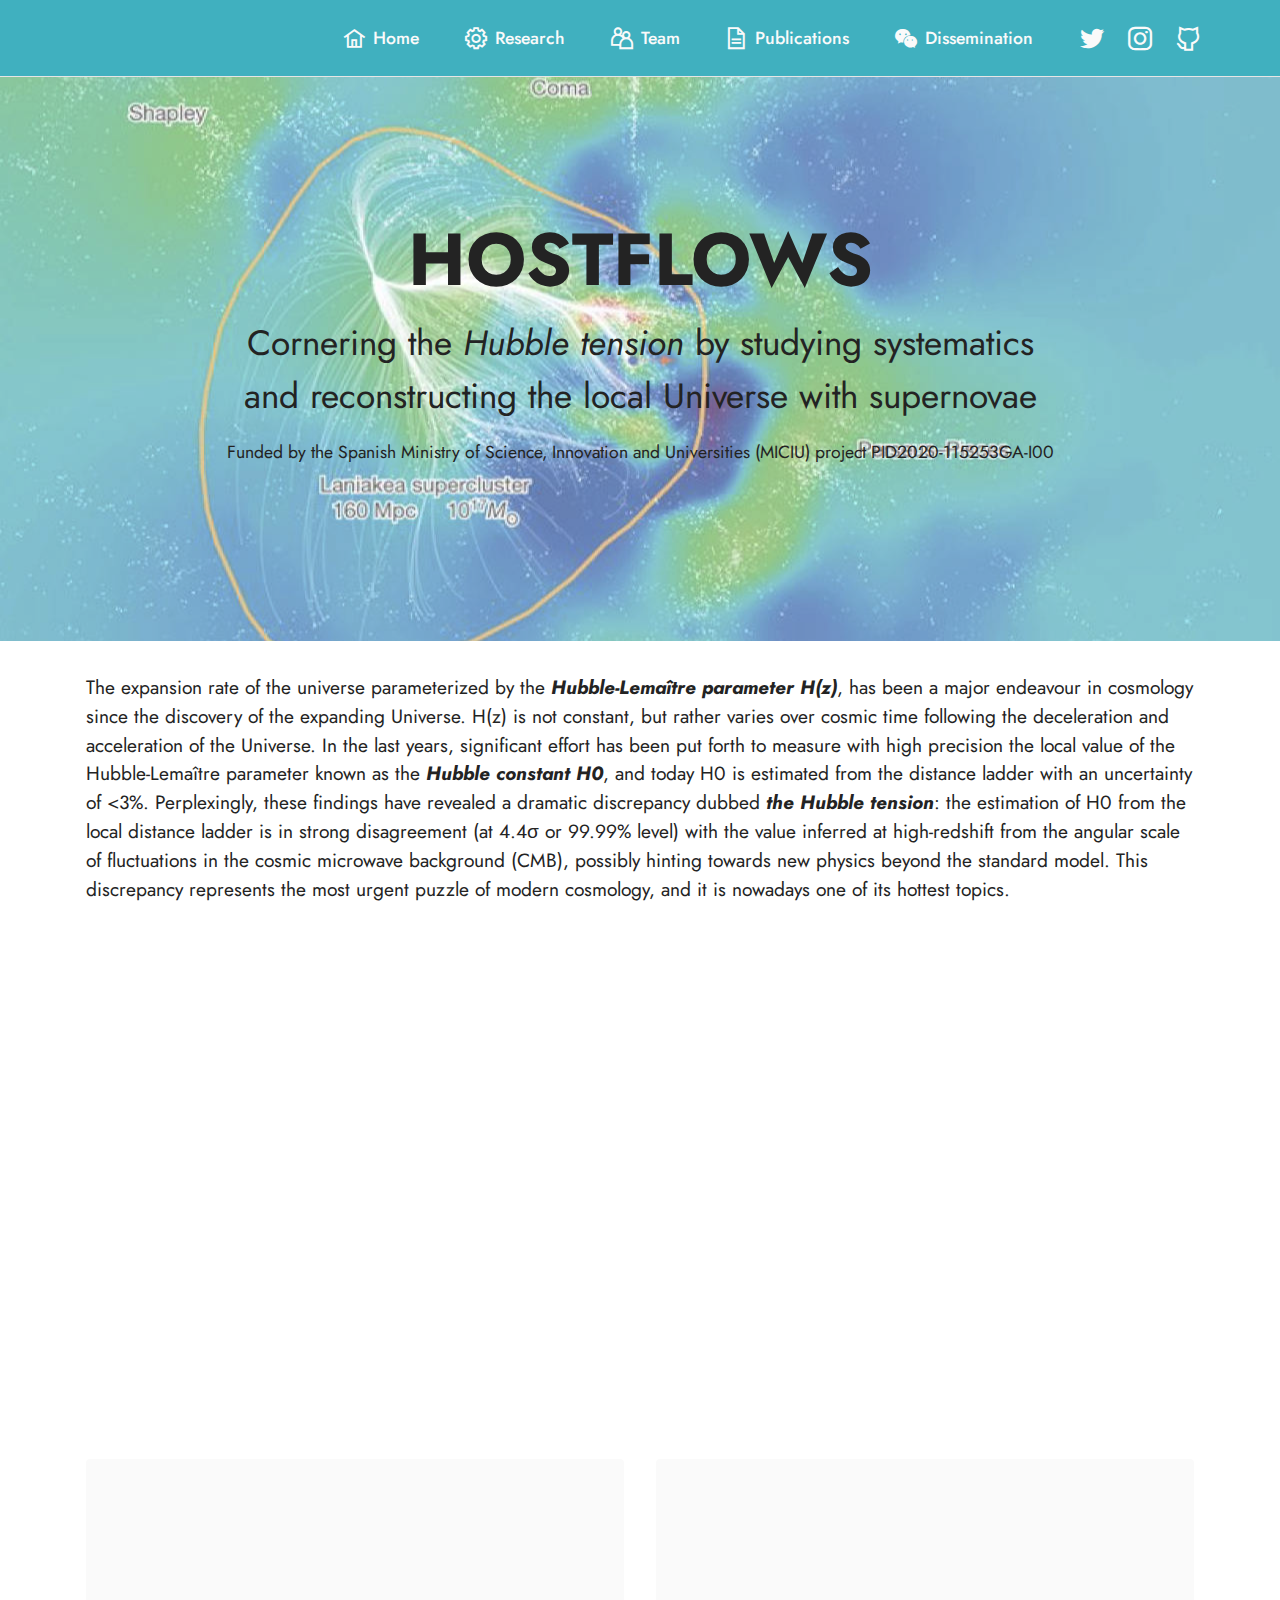
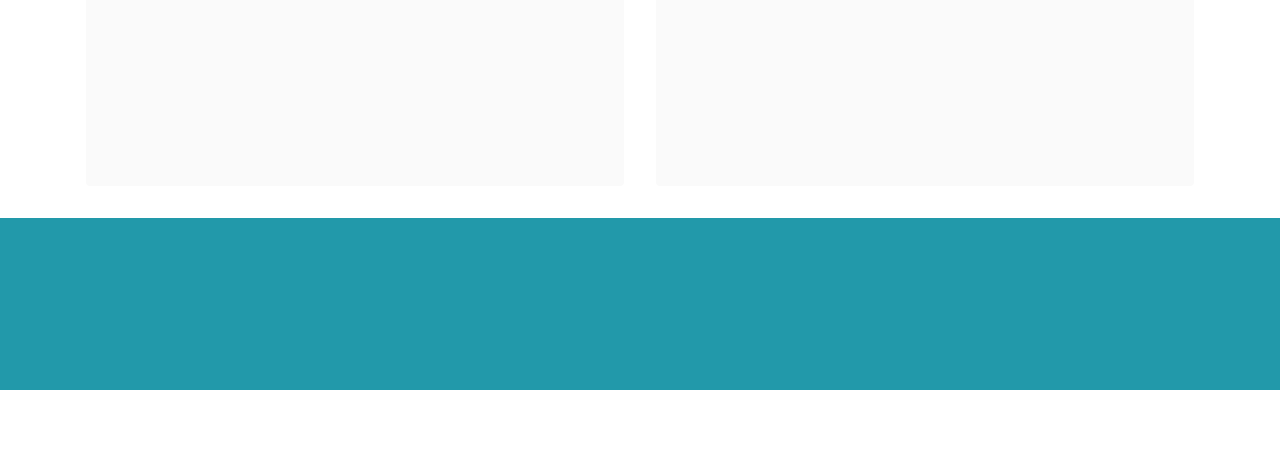
==== index.html @ d5dd7481 "update october 2022" ====
<!DOCTYPE html>
<html  >
<head>
  <!-- Site made with Mobirise Website Builder v5.6.13, https://mobirise.com -->
  <meta charset="UTF-8">
  <meta http-equiv="X-UA-Compatible" content="IE=edge">
  <meta name="generator" content="Mobirise v5.6.13, mobirise.com">
  <meta name="twitter:card" content="summary_large_image"/>
  <meta name="twitter:image:src" content="">
  <meta property="og:image" content="">
  <meta name="twitter:title" content="Hostflows">
  <meta name="viewport" content="width=device-width, initial-scale=1, minimum-scale=1">
  <link rel="shortcut icon" href="assets/images/210022401-323435589428590-2045429454813105578-n-128x128.png" type="image/x-icon">
  <meta name="description" content="">
  
  
  <title>Hostflows</title>
  <link rel="stylesheet" href="assets/web/assets/mobirise-icons2/mobirise2.css">
  <link rel="stylesheet" href="assets/bootstrap/css/bootstrap.min.css">
  <link rel="stylesheet" href="assets/bootstrap/css/bootstrap-grid.min.css">
  <link rel="stylesheet" href="assets/bootstrap/css/bootstrap-reboot.min.css">
  <link rel="stylesheet" href="assets/parallax/jarallax.css">
  <link rel="stylesheet" href="assets/animatecss/animate.css">
  <link rel="stylesheet" href="assets/dropdown/css/style.css">
  <link rel="stylesheet" href="assets/socicon/css/styles.css">
  <link rel="stylesheet" href="assets/theme/css/style.css">
  <link rel="preload" href="https://fonts.googleapis.com/css?family=Jost:100,200,300,400,500,600,700,800,900,100i,200i,300i,400i,500i,600i,700i,800i,900i&display=swap" as="style" onload="this.onload=null;this.rel='stylesheet'">
  <noscript><link rel="stylesheet" href="https://fonts.googleapis.com/css?family=Jost:100,200,300,400,500,600,700,800,900,100i,200i,300i,400i,500i,600i,700i,800i,900i&display=swap"></noscript>
  <link rel="preload" as="style" href="assets/mobirise/css/mbr-additional.css"><link rel="stylesheet" href="assets/mobirise/css/mbr-additional.css" type="text/css">
  
  
  
  
</head>
<body>
  
  <section data-bs-version="5.1" class="menu cid-s48OLK6784" once="menu" id="menu1-h">
    
    <nav class="navbar navbar-dropdown navbar-fixed-top navbar-expand-lg">
        <div class="container-fluid">
            <div class="navbar-brand">
                
                
            </div>
            <button class="navbar-toggler" type="button" data-toggle="collapse" data-bs-toggle="collapse" data-target="#navbarSupportedContent" data-bs-target="#navbarSupportedContent" aria-controls="navbarNavAltMarkup" aria-expanded="false" aria-label="Toggle navigation">
                <div class="hamburger">
                    <span></span>
                    <span></span>
                    <span></span>
                    <span></span>
                </div>
            </button>
            <div class="collapse navbar-collapse" id="navbarSupportedContent">
                <ul class="navbar-nav nav-dropdown nav-right navbar-nav-top-padding" data-app-modern-menu="true"><li class="nav-item"><a class="nav-link link text-white text-primary display-4" href="index.html"><span class="mobi-mbri mobi-mbri-home mbr-iconfont mbr-iconfont-btn"></span>Home</a></li><li class="nav-item"><a class="nav-link link text-white text-primary display-4" href="research.html"><span class="mobi-mbri mobi-mbri-setting mbr-iconfont mbr-iconfont-btn"></span>Research</a></li><li class="nav-item"><a class="nav-link link text-white text-primary display-4" href="team.html"><span class="mobi-mbri mobi-mbri-users mbr-iconfont mbr-iconfont-btn"></span>Team</a></li><li class="nav-item"><a class="nav-link link text-white text-primary display-4" href="publications.html"><span class="mobi-mbri mobi-mbri-file mbr-iconfont mbr-iconfont-btn"></span>Publications</a></li>
                    <li class="nav-item"><a class="nav-link link text-white text-primary display-4" href="dissemination.html"><span class="socicon socicon-wechat mbr-iconfont mbr-iconfont-btn"></span>Dissemination</a></li></ul>
                <div class="icons-menu">
                    <a class="iconfont-wrapper" href="https://twitter.com/hostflows" target="_blank">
                        <span class="p-2 mbr-iconfont socicon-twitter socicon"></span>
                    </a>
                    <a class="iconfont-wrapper" href="https://www.instagram.com/hostflows" target="_blank">
                        <span class="p-2 mbr-iconfont socicon-instagram socicon"></span>
                    </a>
                    <a class="iconfont-wrapper" href="https://github.com/HOSTFLOWS" target="_blank">
                        <span class="p-2 mbr-iconfont mobi-mbri-github mobi-mbri"></span>
                    </a>
                    
                </div>
                
            </div>
        </div>
    </nav>

</section>

<section data-bs-version="5.1" class="header1 cid-s48MCQYojq mbr-parallax-background" id="header1-f">

    

    <div class="mbr-overlay" style="opacity: 0.3; background-color: rgb(255, 255, 255);"></div>

    <div class="align-center container-fluid">
        <div class="row justify-content-center">
            <div class="col-12 col-lg-11">
                <h1 class="mbr-section-title mbr-fonts-style mb-3 display-1"><strong>HOSTFLOWS</strong></h1>
                <h2 class="mbr-section-title mbr-fonts-style mb-3 display-5">Cornering the <em>Hubble tension</em>&nbsp;by studying systematics<div>and reconstructing the local Universe with supernovae</div></h2>
                <p class="mbr-text mbr-fonts-style display-4">Funded by the Spanish Ministry of Science, Innovation and Universities (MICIU) project PID2020-115253GA-I00<br></p>
                
            </div>
        </div>
    </div>
</section>

<section data-bs-version="5.1" class="content5 cid-sEJi1MG95F" id="content5-23">
    
    <div class="container">
        <div class="row justify-content-center">
            <div class="col-md-12 col-lg-12">
                
                
                <p class="mbr-text mbr-fonts-style display-7">The expansion rate of the universe parameterized by the <strong><em>Hubble-Lemaître parameter H(z)</em></strong>, has been a major endeavour in cosmology since the discovery of the expanding Universe. H(z) is not constant, but rather varies over cosmic time following the deceleration and acceleration of the Universe. In the last years, significant effort has been put forth to measure with high precision the local value of the Hubble-Lemaître parameter known as the <em><strong>Hubble constant H0</strong></em>, and today H0 is estimated from the distance ladder with an uncertainty of &lt;3%. Perplexingly, these findings have revealed a dramatic discrepancy dubbed <em><strong>the Hubble tension</strong></em>: the estimation of H0 from the local distance ladder is in strong disagreement (at 4.4σ or 99.99% level) with the value inferred at high-redshift from the angular scale of fluctuations in the cosmic microwave background (CMB), possibly hinting towards new physics beyond the standard model. This discrepancy represents the most urgent puzzle of modern cosmology, and it is nowadays one of its hottest topics.</p>
            </div>
        </div>
    </div>
</section>

<section data-bs-version="5.1" class="content7 cid-sEJhJE0DwX" id="content7-22">
    
    <div class="container">
        <div class="row justify-content-center">
            <div class="col-12 col-md-12">
                <blockquote>
                
                <p class="mbr-text mbr-fonts-style display-4">HOSTFLOWS aims to advance towards solving of this tension from two different perspectives:<br><br>- performing an unprecedented <strong><em>study of the</em></strong> <strong><em>local environments of nearby standard candles</em></strong>. With an exquisite sample of hundreds of nearby galaxies, home to distance beacons and observed with multi-wavelength photometry, integral-field spectroscopy (IFS) and polarimetry, together with novel astrostatistical techniques, we will map their local properties like metallicity, stellar age and mass, and dust extinction to constrain the effects in distance estimation and in the determination of the current expansion of the universe H0.<br><br>- extending upon the seminal efforts of peculiar velocities, we aim to <strong><em>reconstruct the panorama of our supercluster Laniakea</em></strong> by studying cosmic flows using type Ia supernovae (SNe Ia) in the near- infrared (NIR). We intend to advance peculiar velocity studies with the addition of systematic-limited SNe Ia distances. In doing so, we will provide a sorely needed roadmap and means to expand the cosmography of the local universe and ultimately make accurate local measurements of H0 and the growth rate of cosmic structure parametrized by fσ8. Our findings will serve as a crucial cross-check to future ground/space-based galaxy and weak lensing surveys of the matter power spectrum at an insignificant fraction of the cost.</p></blockquote>
            </div>
        </div>
    </div>
</section>

<section data-bs-version="5.1" class="gallery3 cid-sERQNnxrqt" id="gallery3-27">
    
    
    <div class="container">
        
        <div class="row mt-4">
            
            <div class="item features-image сol-12 col-md-6 col-lg-6 active">
                <div class="item-wrapper">
                    <div class="item-img">
                        <a href="https://open.spotify.com/episode/7AtHAynWP4HAJPviYRCXnH?go=1&utm_source=embed_v3&t=0&nd=1" target="_blank"><img src="assets/images/asassn-14dd-centers-2-737x700.png" data-slide-to="0" data-bs-slide-to="0" alt=""></a>
                    </div>
                    <div class="item-content">
                        <h5 class="item-title mbr-fonts-style display-7"><strong>Integral Field Spectroscopy of supernova host galaxies</strong></h5>
                        
                        <p class="mbr-text mbr-fonts-style mt-3 display-7"><em>Synthetic r-band image obtained by convoluting the filter transmission with the IFS spectra. Red circles correspond to apertures of 1 to 5 squared kpc centered at SN locations; the blue circle is the galaxy core; yellow dots are objects catalogued in the SDSS catalogue.</em><a href="https://amusing-muse.github.io/" class="text-info text-primary" target="_blank">&nbsp;More info...</a></p>
                    </div>
                    
                </div>
            </div><div class="item features-image сol-12 col-md-6 col-lg-6">
                <div class="item-wrapper">
                    <div class="item-img">
                        <img src="assets/images/screenshot-2021-09-23-at-16.45.46-666x612.png" alt="" data-slide-to="1" data-bs-slide-to="1">
                    </div>
                    <div class="item-content">
                        <h5 class="item-title mbr-fonts-style display-7">
                            <strong>Near-infrared imaging of type Ia supernovae</strong></h5>
                        
                        <p class="mbr-text mbr-fonts-style mt-3 display-7"><em>J-band image of the filed where type Ia SN 2021pfs occurred obtained with the OMEGA2000 camera mounted to the 3.5m telescope at the Calar Alto observatory.&nbsp;</em><a href="https://flows.phys.au.dk/" class="text-info text-primary" target="_blank">More info...</a></p>
                    </div>
                    
                </div>
            </div>
            
            
        </div>
    </div>
</section>

<section data-bs-version="5.1" class="footer3 cid-sFCpTfPV45" once="footers" id="footer3-3z">

    

    

    <div class="container">
        <div class="media-container-row align-center mbr-white">
            <div class="row row-links">
                <ul class="foot-menu">
                    
                    
                    
                    
                    
                <li class="foot-menu-item mbr-fonts-style display-7"><a href="index.html" class="text-danger">Home</a></li><li class="foot-menu-item mbr-fonts-style display-7"><a href="research.html" class="text-danger">Research</a></li><li class="foot-menu-item mbr-fonts-style display-7"><a href="team.html" class="text-danger">Team</a></li><li class="foot-menu-item mbr-fonts-style display-7"><a href="publications.html" class="text-danger">Publications</a></li><li class="foot-menu-item mbr-fonts-style display-7"><a href="dissemination.html" class="text-danger">Dissemination</a></li></ul>
            </div>
            <div class="row social-row">
                <div class="social-list align-right pb-2">
                    
                    
                    
                    
                    
                    
                <div class="soc-item">
                        <a href="https://twitter.com/hostflows" target="_blank">
                            <span class="mbr-iconfont mbr-iconfont-social socicon-twitter socicon" style="color: rgb(255, 255, 255); fill: rgb(255, 255, 255);"></span>
                        </a>
                    </div><div class="soc-item">
                        <a href="https://www.instagram.com/hostflows" target="_blank">
                            <span class="mbr-iconfont mbr-iconfont-social socicon-instagram socicon" style="color: rgb(255, 255, 255); fill: rgb(255, 255, 255);"></span>
                        </a>
                    </div><div class="soc-item">
                        <a href="https://github.com/HOSTFLOWS" target="_blank">
                            <span class="mbr-iconfont mbr-iconfont-social mobi-mbri-github mobi-mbri" style="color: rgb(255, 255, 255); fill: rgb(255, 255, 255);"></span>
                        </a>
                    </div></div>
            </div>
            <div class="row row-copirayt">
                <p class="mbr-text mb-0 mbr-fonts-style mbr-white align-center display-4"><em>
                    Funded by the Spanish Ministry of Science, Innovation and Universities (MICIU) project PID2020-115253GA-I00
                </em></p>
            </div>
        </div>
    </div>
</section><section class="display-7" style="padding: 0;align-items: center;justify-content: center;flex-wrap: wrap;    align-content: center;display: flex;position: relative;height: 4rem;"><a href="https://mobiri.se/2549836"></a><p style="margin: 0;text-align: center;" class="display-7">Designed with Mobirise &#8204;</p><a style="z-index:1" href="https://mobirise.com/html-builder.html">HTML Maker</a></section><script src="assets/bootstrap/js/bootstrap.bundle.min.js"></script>  <script src="assets/parallax/jarallax.js"></script>  <script src="assets/smoothscroll/smooth-scroll.js"></script>  <script src="assets/ytplayer/index.js"></script>  <script src="assets/dropdown/js/navbar-dropdown.js"></script>  <script src="assets/theme/js/script.js"></script>  
  
  
 <div id="scrollToTop" class="scrollToTop mbr-arrow-up"><a style="text-align: center;"><i class="mbr-arrow-up-icon mbr-arrow-up-icon-cm cm-icon cm-icon-smallarrow-up"></i></a></div>
    <input name="animation" type="hidden">
  </body>
</html>
---- assets/web/assets/mobirise-icons2/mobirise2.css ----
@font-face {
  font-family: 'Moririse2';
  font-display: swap;
  src:  url('mobirise2.eot?f2bix4');
  src:  url('mobirise2.eot?f2bix4#iefix') format('embedded-opentype'),
    url('mobirise2.ttf?f2bix4') format('truetype'),
    url('mobirise2.woff?f2bix4') format('woff'),
    url('mobirise2.svg?f2bix4#mobirise2') format('svg');
  font-weight: normal;
  font-style: normal;
}

[class^="mobi-"], [class*=" mobi-"] {
  /* use !important to prevent issues with browser extensions that change fonts */
  font-family: 'Moririse2' !important;
  speak: none;
  font-style: normal;
  font-weight: normal;
  font-variant: normal;
  text-transform: none;
  line-height: 1;

  /* Better Font Rendering =========== */
  -webkit-font-smoothing: antialiased;
  -moz-osx-font-smoothing: grayscale;
}

.mobi-mbri-add-submenu:before {
  content: "\e900";
}
.mobi-mbri-alert:before {
  content: "\e901";
}
.mobi-mbri-align-center:before {
  content: "\e902";
}
.mobi-mbri-align-justify:before {
  content: "\e903";
}
.mobi-mbri-align-left:before {
  content: "\e904";
}
.mobi-mbri-align-right:before {
  content: "\e905";
}
.mobi-mbri-android:before {
  content: "\e906";
}
.mobi-mbri-apple:before {
  content: "\e907";
}
.mobi-mbri-arrow-down:before {
  content: "\e908";
}
.mobi-mbri-arrow-next:before {
  content: "\e909";
}
.mobi-mbri-arrow-prev:before {
  content: "\e90a";
}
.mobi-mbri-arrow-up:before {
  content: "\e90b";
}
.mobi-mbri-bold:before {
  content: "\e90c";
}
.mobi-mbri-bookmark:before {
  content: "\e90d";
}
.mobi-mbri-bootstrap:before {
  content: "\e90e";
}
.mobi-mbri-briefcase:before {
  content: "\e90f";
}
.mobi-mbri-browse:before {
  content: "\e910";
}
.mobi-mbri-bulleted-list:before {
  content: "\e911";
}
.mobi-mbri-calendar:before {
  content: "\e912";
}
.mobi-mbri-camera:before {
  content: "\e913";
}
.mobi-mbri-cart-add:before {
  content: "\e914";
}
.mobi-mbri-cart-full:before {
  content: "\e915";
}
.mobi-mbri-cash:before {
  content: "\e916";
}
.mobi-mbri-change-style:before {
  content: "\e917";
}
.mobi-mbri-chat:before {
  content: "\e918";
}
.mobi-mbri-clock:before {
  content: "\e919";
}
.mobi-mbri-close:before {
  content: "\e91a";
}
.mobi-mbri-cloud:before {
  content: "\e91b";
}
.mobi-mbri-code:before {
  content: "\e91c";
}
.mobi-mbri-contact-form:before {
  content: "\e91d";
}
.mobi-mbri-credit-card:before {
  content: "\e91e";
}
.mobi-mbri-cursor-click:before {
  content: "\e91f";
}
.mobi-mbri-cust-feedback:before {
  content: "\e920";
}
.mobi-mbri-database:before {
  content: "\e921";
}
.mobi-mbri-delivery:before {
  content: "\e922";
}
.mobi-mbri-desktop:before {
  content: "\e923";
}
.mobi-mbri-devices:before {
  content: "\e924";
}
.mobi-mbri-down:before {
  content: "\e925";
}
.mobi-mbri-download-2:before {
  content: "\e926";
}
.mobi-mbri-download:before {
  content: "\e927";
}
.mobi-mbri-drag-n-drop-2:before {
  content: "\e928";
}
.mobi-mbri-drag-n-drop:before {
  content: "\e929";
}
.mobi-mbri-edit-2:before {
  content: "\e92a";
}
.mobi-mbri-edit:before {
  content: "\e92b";
}
.mobi-mbri-error:before {
  content: "\e92c";
}
.mobi-mbri-extension:before {
  content: "\e92d";
}
.mobi-mbri-features:before {
  content: "\e92e";
}
.mobi-mbri-file:before {
  content: "\e92f";
}
.mobi-mbri-flag:before {
  content: "\e930";
}
.mobi-mbri-folder:before {
  content: "\e931";
}
.mobi-mbri-gift:before {
  content: "\e932";
}
.mobi-mbri-github:before {
  content: "\e933";
}
.mobi-mbri-globe-2:before {
  content: "\e934";
}
.mobi-mbri-globe:before {
  content: "\e935";
}
.mobi-mbri-growing-chart:before {
  content: "\e936";
}
.mobi-mbri-hearth:before {
  content: "\e937";
}
.mobi-mbri-help:before {
  content: "\e938";
}
.mobi-mbri-home:before {
  content: "\e939";
}
.mobi-mbri-hot-cup:before {
  content: "\e93a";
}
.mobi-mbri-idea:before {
  content: "\e93b";
}
.mobi-mbri-image-gallery:before {
  content: "\e93c";
}
.mobi-mbri-image-slider:before {
  content: "\e93d";
}
.mobi-mbri-info:before {
  content: "\e93e";
}
.mobi-mbri-italic:before {
  content: "\e93f";
}
.mobi-mbri-key:before {
  content: "\e940";
}
.mobi-mbri-laptop:before {
  content: "\e941";
}
.mobi-mbri-layers:before {
  content: "\e942";
}
.mobi-mbri-left-right:before {
  content: "\e943";
}
.mobi-mbri-left:before {
  content: "\e944";
}
.mobi-mbri-letter:before {
  content: "\e945";
}
.mobi-mbri-like:before {
  content: "\e946";
}
.mobi-mbri-link:before {
  content: "\e947";
}
.mobi-mbri-lock:before {
  content: "\e948";
}
.mobi-mbri-login:before {
  content: "\e949";
}
.mobi-mbri-logout:before {
  content: "\e94a";
}
.mobi-mbri-magic-stick:before {
  content: "\e94b";
}
.mobi-mbri-map-pin:before {
  content: "\e94c";
}
.mobi-mbri-menu:before {
  content: "\e94d";
}
.mobi-mbri-mobile-2:before {
  content: "\e94e";
}
.mobi-mbri-mobile-horizontal:before {
  content: "\e94f";
}
.mobi-mbri-mobile:before {
  content: "\e950";
}
.mobi-mbri-mobirise:before {
  content: "\e951";
}
.mobi-mbri-more-horizontal:before {
  content: "\e952";
}
.mobi-mbri-more-vertical:before {
  content: "\e953";
}
.mobi-mbri-music:before {
  content: "\e954";
}
.mobi-mbri-new-file:before {
  content: "\e955";
}
.mobi-mbri-numbered-list:before {
  content: "\e956";
}
.mobi-mbri-opened-folder:before {
  content: "\e957";
}
.mobi-mbri-pages:before {
  content: "\e958";
}
.mobi-mbri-paper-plane:before {
  content: "\e959";
}
.mobi-mbri-paperclip:before {
  content: "\e95a";
}
.mobi-mbri-phone:before {
  content: "\e95b";
}
.mobi-mbri-photo:before {
  content: "\e95c";
}
.mobi-mbri-photos:before {
  content: "\e95d";
}
.mobi-mbri-pin:before {
  content: "\e95e";
}
.mobi-mbri-play:before {
  content: "\e95f";
}
.mobi-mbri-plus:before {
  content: "\e960";
}
.mobi-mbri-preview:before {
  content: "\e961";
}
.mobi-mbri-print:before {
  content: "\e962";
}
.mobi-mbri-protect:before {
  content: "\e963";
}
.mobi-mbri-question:before {
  content: "\e964";
}
.mobi-mbri-quote-left:before {
  content: "\e965";
}
.mobi-mbri-quote-right:before {
  content: "\e966";
}
.mobi-mbri-redo:before {
  content: "\e967";
}
.mobi-mbri-refresh:before {
  content: "\e968";
}
.mobi-mbri-responsive-2:before {
  content: "\e969";
}
.mobi-mbri-responsive:before {
  content: "\e96a";
}
.mobi-mbri-right:before {
  content: "\e96b";
}
.mobi-mbri-rocket:before {
  content: "\e96c";
}
.mobi-mbri-sad-face:before {
  content: "\e96d";
}
.mobi-mbri-sale:before {
  content: "\e96e";
}
.mobi-mbri-save:before {
  content: "\e96f";
}
.mobi-mbri-search:before {
  content: "\e970";
}
.mobi-mbri-setting-2:before {
  content: "\e971";
}
.mobi-mbri-setting-3:before {
  content: "\e972";
}
.mobi-mbri-setting:before {
  content: "\e973";
}
.mobi-mbri-share:before {
  content: "\e974";
}
.mobi-mbri-shopping-bag:before {
  content: "\e975";
}
.mobi-mbri-shopping-basket:before {
  content: "\e976";
}
.mobi-mbri-shopping-cart:before {
  content: "\e977";
}
.mobi-mbri-sites:before {
  content: "\e978";
}
.mobi-mbri-smile-face:before {
  content: "\e979";
}
.mobi-mbri-speed:before {
  content: "\e97a";
}
.mobi-mbri-star:before {
  content: "\e97b";
}
.mobi-mbri-success:before {
  content: "\e97c";
}
.mobi-mbri-sun:before {
  content: "\e97d";
}
.mobi-mbri-sun2:before {
  content: "\e97e";
}
.mobi-mbri-tablet-vertical:before {
  content: "\e97f";
}
.mobi-mbri-tablet:before {
  content: "\e980";
}
.mobi-mbri-target:before {
  content: "\e981";
}
.mobi-mbri-timer:before {
  content: "\e982";
}
.mobi-mbri-to-ftp:before {
  content: "\e983";
}
.mobi-mbri-to-local-drive:before {
  content: "\e984";
}
.mobi-mbri-touch-swipe:before {
  content: "\e985";
}
.mobi-mbri-touch:before {
  content: "\e986";
}
.mobi-mbri-trash:before {
  content: "\e987";
}
.mobi-mbri-underline:before {
  content: "\e988";
}
.mobi-mbri-undo:before {
  content: "\e989";
}
.mobi-mbri-unlink:before {
  content: "\e98a";
}
.mobi-mbri-unlock:before {
  content: "\e98b";
}
.mobi-mbri-up-down:before {
  content: "\e98c";
}
.mobi-mbri-up:before {
  content: "\e98d";
}
.mobi-mbri-update:before {
  content: "\e98e";
}
.mobi-mbri-upload-2:before {
  content: "\e98f";
}
.mobi-mbri-upload:before {
  content: "\e990";
}
.mobi-mbri-user-2:before {
  content: "\e991";
}
.mobi-mbri-user:before {
  content: "\e992";
}
.mobi-mbri-users:before {
  content: "\e993";
}
.mobi-mbri-video-play:before {
  content: "\e994";
}
.mobi-mbri-video:before {
  content: "\e995";
}
.mobi-mbri-watch:before {
  content: "\e996";
}
.mobi-mbri-website-theme-2:before {
  content: "\e997";
}
.mobi-mbri-website-theme:before {
  content: "\e998";
}
.mobi-mbri-wifi:before {
  content: "\e999";
}
.mobi-mbri-windows:before {
  content: "\e99a";
}
.mobi-mbri-zoom-in:before {
  content: "\e99b";
}
.mobi-mbri-zoom-out:before {
  content: "\e99c";
}
---- assets/dropdown/css/style.css ----
.navbar-dropdown {
  left: 0;
  padding: 0;
  position: absolute;
  right: 0;
  top: 0;
  transition: all 0.45s ease;
  z-index: 1030;
  background: #282828; }
  .navbar-dropdown .navbar-logo {
    margin-right: 0.8rem;
    transition: margin 0.3s ease-in-out;
    vertical-align: middle; }
    .navbar-dropdown .navbar-logo img {
      height: 3.125rem;
      transition: all 0.3s ease-in-out; }
    .navbar-dropdown .navbar-logo.mbr-iconfont {
      font-size: 3.125rem;
      line-height: 3.125rem; }
  .navbar-dropdown .navbar-caption {
    font-weight: 700;
    white-space: normal;
    vertical-align: -4px;
    line-height: 3.125rem !important; }
    .navbar-dropdown .navbar-caption, .navbar-dropdown .navbar-caption:hover {
      color: inherit;
      text-decoration: none; }
  .navbar-dropdown .mbr-iconfont + .navbar-caption {
    vertical-align: -1px; }
  .navbar-dropdown.navbar-fixed-top {
    position: fixed; }
  .navbar-dropdown .navbar-brand span {
    vertical-align: -4px; }
  .navbar-dropdown.bg-color.transparent {
    background: none; }
  .navbar-dropdown.navbar-short .navbar-brand {
    padding: 0.625rem 0; }
    .navbar-dropdown.navbar-short .navbar-brand span {
      vertical-align: -1px; }
  .navbar-dropdown.navbar-short .navbar-caption {
    line-height: 2.375rem !important;
    vertical-align: -2px; }
  .navbar-dropdown.navbar-short .navbar-logo {
    margin-right: 0.5rem; }
    .navbar-dropdown.navbar-short .navbar-logo img {
      height: 2.375rem; }
    .navbar-dropdown.navbar-short .navbar-logo.mbr-iconfont {
      font-size: 2.375rem;
      line-height: 2.375rem; }
  .navbar-dropdown.navbar-short .mbr-table-cell {
    height: 3.625rem; }
  .navbar-dropdown .navbar-close {
    left: 0.6875rem;
    position: fixed;
    top: 0.75rem;
    z-index: 1000; }
  .navbar-dropdown .hamburger-icon {
    content: "";
    display: inline-block;
    vertical-align: middle;
    width: 16px;
    -webkit-box-shadow: 0 -6px 0 1px #282828,0 0 0 1px #282828,0 6px 0 1px #282828;
    -moz-box-shadow: 0 -6px 0 1px #282828,0 0 0 1px #282828,0 6px 0 1px #282828;
    box-shadow: 0 -6px 0 1px #282828,0 0 0 1px #282828,0 6px 0 1px #282828; }

.dropdown-menu .dropdown-toggle[data-toggle="dropdown-submenu"]::after {
  border-bottom: 0.35em solid transparent;
  border-left: 0.35em solid;
  border-right: 0;
  border-top: 0.35em solid transparent;
  margin-left: 0.3rem; }

.dropdown-menu .dropdown-item:focus {
  outline: 0; }

.nav-dropdown {
  font-size: 0.75rem;
  font-weight: 500;
  height: auto !important; }
  .nav-dropdown .nav-btn {
    padding-left: 1rem; }
  .nav-dropdown .link {
    margin: .667em 1.667em;
    font-weight: 500;
    padding: 0;
    transition: color .2s ease-in-out; }
    .nav-dropdown .link.dropdown-toggle {
      margin-right: 2.583em; }
      .nav-dropdown .link.dropdown-toggle::after {
        margin-left: .25rem;
        border-top: 0.35em solid;
        border-right: 0.35em solid transparent;
        border-left: 0.35em solid transparent;
        border-bottom: 0; }
      .nav-dropdown .link.dropdown-toggle[aria-expanded="true"] {
        margin: 0;
        padding: 0.667em 3.263em  0.667em 1.667em; }
  .nav-dropdown .link::after,
  .nav-dropdown .dropdown-item::after {
    color: inherit; }
  .nav-dropdown .btn {
    font-size: 0.75rem;
    font-weight: 700;
    letter-spacing: 0;
    margin-bottom: 0;
    padding-left: 1.25rem;
    padding-right: 1.25rem; }
  .nav-dropdown .dropdown-menu {
    border-radius: 0;
    border: 0;
    left: 0;
    margin: 0;
    padding-bottom: 1.25rem;
    padding-top: 1.25rem;
    position: relative; }
  .nav-dropdown .dropdown-submenu {
    margin-left: 0.125rem;
    top: 0; }
  .nav-dropdown .dropdown-item {
    font-weight: 500;
    line-height: 2;
    padding: 0.3846em 4.615em 0.3846em 1.5385em;
    position: relative;
    transition: color .2s ease-in-out, background-color .2s ease-in-out; }
    .nav-dropdown .dropdown-item::after {
      margin-top: -0.3077em;
      position: absolute;
      right: 1.1538em;
      top: 50%; }
    .nav-dropdown .dropdown-item:focus, .nav-dropdown .dropdown-item:hover {
      background: none; }

@media (max-width: 767px) {
  .nav-dropdown.navbar-toggleable-sm {
    bottom: 0;
    display: none;
    left: 0;
    overflow-x: hidden;
    position: fixed;
    top: 0;
    transform: translateX(-100%);
    -ms-transform: translateX(-100%);
    -webkit-transform: translateX(-100%);
    width: 18.75rem;
    z-index: 999; } }
.nav-dropdown.navbar-toggleable-xl {
  bottom: 0;
  display: none;
  left: 0;
  overflow-x: hidden;
  position: fixed;
  top: 0;
  transform: translateX(-100%);
  -ms-transform: translateX(-100%);
  -webkit-transform: translateX(-100%);
  width: 18.75rem;
  z-index: 999; }

.nav-dropdown-sm {
  display: block !important;
  overflow-x: hidden;
  overflow: auto;
  padding-top: 3.875rem; }
  .nav-dropdown-sm::after {
    content: "";
    display: block;
    height: 3rem;
    width: 100%; }
  .nav-dropdown-sm.collapse.in ~ .navbar-close {
    display: block !important; }
  .nav-dropdown-sm.collapsing, .nav-dropdown-sm.collapse.in {
    transform: translateX(0);
    -ms-transform: translateX(0);
    -webkit-transform: translateX(0);
    transition: all 0.25s ease-out;
    -webkit-transition: all 0.25s ease-out;
    background: #282828; }
  .nav-dropdown-sm.collapsing[aria-expanded="false"] {
    transform: translateX(-100%);
    -ms-transform: translateX(-100%);
    -webkit-transform: translateX(-100%); }
  .nav-dropdown-sm .nav-item {
    display: block;
    margin-left: 0 !important;
    padding-left: 0; }
  .nav-dropdown-sm .link,
  .nav-dropdown-sm .dropdown-item {
    border-top: 1px dotted rgba(255, 255, 255, 0.1);
    font-size: 0.8125rem;
    line-height: 1.6;
    margin: 0 !important;
    padding: 0.875rem 2.4rem 0.875rem 1.5625rem !important;
    position: relative;
    white-space: normal; }
    .nav-dropdown-sm .link:focus, .nav-dropdown-sm .link:hover,
    .nav-dropdown-sm .dropdown-item:focus,
    .nav-dropdown-sm .dropdown-item:hover {
      background: rgba(0, 0, 0, 0.2) !important;
      color: #c0a375; }
  .nav-dropdown-sm .nav-btn {
    position: relative;
    padding: 1.5625rem 1.5625rem 0 1.5625rem; }
    .nav-dropdown-sm .nav-btn::before {
      border-top: 1px dotted rgba(255, 255, 255, 0.1);
      content: "";
      left: 0;
      position: absolute;
      top: 0;
      width: 100%; }
    .nav-dropdown-sm .nav-btn + .nav-btn {
      padding-top: 0.625rem; }
      .nav-dropdown-sm .nav-btn + .nav-btn::before {
        display: none; }
  .nav-dropdown-sm .btn {
    padding: 0.625rem 0; }
  .nav-dropdown-sm .dropdown-toggle[data-toggle="dropdown-submenu"]::after {
    margin-left: .25rem;
    border-top: 0.35em solid;
    border-right: 0.35em solid transparent;
    border-left: 0.35em solid transparent;
    border-bottom: 0; }
  .nav-dropdown-sm .dropdown-toggle[data-toggle="dropdown-submenu"][aria-expanded="true"]::after {
    border-top: 0;
    border-right: 0.35em solid transparent;
    border-left: 0.35em solid transparent;
    border-bottom: 0.35em solid; }
  .nav-dropdown-sm .dropdown-menu {
    margin: 0;
    padding: 0;
    position: relative;
    top: 0;
    left: 0;
    width: 100%;
    border: 0;
    float: none;
    border-radius: 0;
    background: none; }
  .nav-dropdown-sm .dropdown-submenu {
    left: 100%;
    margin-left: 0.125rem;
    margin-top: -1.25rem;
    top: 0; }

.navbar-toggleable-sm .nav-dropdown .dropdown-menu {
  position: absolute; }

.navbar-toggleable-sm .nav-dropdown .dropdown-submenu {
  left: 100%;
  margin-left: 0.125rem;
  margin-top: -1.25rem;
  top: 0; }

.navbar-toggleable-sm.opened .nav-dropdown .dropdown-menu {
  position: relative; }

.navbar-toggleable-sm.opened .nav-dropdown .dropdown-submenu {
  left: 0;
  margin-left: 00rem;
  margin-top: 0rem;
  top: 0; }

.is-builder .nav-dropdown.collapsing {
  transition: none !important; }

/*# sourceMappingURL=style.css.map */
---- assets/socicon/css/styles.css ----
@charset "UTF-8";

@font-face {
  font-family: 'Socicon';
  src:  url('../fonts/socicon.eot');
  src:  url('../fonts/socicon.eot?#iefix') format('embedded-opentype'),
    url('../fonts/socicon.woff2') format('woff2'),
    url('../fonts/socicon.ttf') format('truetype'),
    url('../fonts/socicon.woff') format('woff'),
    url('../fonts/socicon.svg#socicon') format('svg');
  font-weight: normal;
  font-style: normal;
  font-display: swap;
}

[data-icon]:before {
  font-family: "socicon" !important;
  content: attr(data-icon);
  font-style: normal !important;
  font-weight: normal !important;
  font-variant: normal !important;
  text-transform: none !important;
  speak: none;
  line-height: 1;
  -webkit-font-smoothing: antialiased;
  -moz-osx-font-smoothing: grayscale;
}

[class^="socicon-"], [class*=" socicon-"] {
  /* use !important to prevent issues with browser extensions that change fonts */
  font-family: 'Socicon' !important;
  speak: none;
  font-style: normal;
  font-weight: normal;
  font-variant: normal;
  text-transform: none;
  line-height: 1;

  /* Better Font Rendering =========== */
  -webkit-font-smoothing: antialiased;
  -moz-osx-font-smoothing: grayscale;
}

.socicon-eitaa:before {
  content: "\e97c";
}
.socicon-soroush:before {
  content: "\e97d";
}
.socicon-bale:before {
  content: "\e97e";
}
.socicon-zazzle:before {
  content: "\e97b";
}
.socicon-society6:before {
  content: "\e97a";
}
.socicon-redbubble:before {
  content: "\e979";
}
.socicon-avvo:before {
  content: "\e978";
}
.socicon-stitcher:before {
  content: "\e977";
}
.socicon-googlehangouts:before {
  content: "\e974";
}
.socicon-dlive:before {
  content: "\e975";
}
.socicon-vsco:before {
  content: "\e976";
}
.socicon-flipboard:before {
  content: "\e973";
}
.socicon-ubuntu:before {
  content: "\e958";
}
.socicon-artstation:before {
  content: "\e959";
}
.socicon-invision:before {
  content: "\e95a";
}
.socicon-torial:before {
  content: "\e95b";
}
.socicon-collectorz:before {
  content: "\e95c";
}
.socicon-seenthis:before {
  content: "\e95d";
}
.socicon-googleplaymusic:before {
  content: "\e95e";
}
.socicon-debian:before {
  content: "\e95f";
}
.socicon-filmfreeway:before {
  content: "\e960";
}
.socicon-gnome:before {
  content: "\e961";
}
.socicon-itchio:before {
  content: "\e962";
}
.socicon-jamendo:before {
  content: "\e963";
}
.socicon-mix:before {
  content: "\e964";
}
.socicon-sharepoint:before {
  content: "\e965";
}
.socicon-tinder:before {
  content: "\e966";
}
.socicon-windguru:before {
  content: "\e967";
}
.socicon-cdbaby:before {
  content: "\e968";
}
.socicon-elementaryos:before {
  content: "\e969";
}
.socicon-stage32:before {
  content: "\e96a";
}
.socicon-tiktok:before {
  content: "\e96b";
}
.socicon-gitter:before {
  content: "\e96c";
}
.socicon-letterboxd:before {
  content: "\e96d";
}
.socicon-threema:before {
  content: "\e96e";
}
.socicon-splice:before {
  content: "\e96f";
}
.socicon-metapop:before {
  content: "\e970";
}
.socicon-naver:before {
  content: "\e971";
}
.socicon-remote:before {
  content: "\e972";
}
.socicon-internet:before {
  content: "\e957";
}
.socicon-moddb:before {
  content: "\e94b";
}
.socicon-indiedb:before {
  content: "\e94c";
}
.socicon-traxsource:before {
  content: "\e94d";
}
.socicon-gamefor:before {
  content: "\e94e";
}
.socicon-pixiv:before {
  content: "\e94f";
}
.socicon-myanimelist:before {
  content: "\e950";
}
.socicon-blackberry:before {
  content: "\e951";
}
.socicon-wickr:before {
  content: "\e952";
}
.socicon-spip:before {
  content: "\e953";
}
.socicon-napster:before {
  content: "\e954";
}
.socicon-beatport:before {
  content: "\e955";
}
.socicon-hackerone:before {
  content: "\e956";
}
.socicon-hackernews:before {
  content: "\e946";
}
.socicon-smashwords:before {
  content: "\e947";
}
.socicon-kobo:before {
  content: "\e948";
}
.socicon-bookbub:before {
  content: "\e949";
}
.socicon-mailru:before {
  content: "\e94a";
}
.socicon-gitlab:before {
  content: "\e945";
}
.socicon-instructables:before {
  content: "\e944";
}
.socicon-portfolio:before {
  content: "\e943";
}
.socicon-codered:before {
  content: "\e940";
}
.socicon-origin:before {
  content: "\e941";
}
.socicon-nextdoor:before {
  content: "\e942";
}
.socicon-udemy:before {
  content: "\e93f";
}
.socicon-livemaster:before {
  content: "\e93e";
}
.socicon-crunchbase:before {
  content: "\e93b";
}
.socicon-homefy:before {
  content: "\e93c";
}
.socicon-calendly:before {
  content: "\e93d";
}
.socicon-realtor:before {
  content: "\e90f";
}
.socicon-tidal:before {
  content: "\e910";
}
.socicon-qobuz:before {
  content: "\e911";
}
.socicon-natgeo:before {
  content: "\e912";
}
.socicon-mastodon:before {
  content: "\e913";
}
.socicon-unsplash:before {
  content: "\e914";
}
.socicon-homeadvisor:before {
  content: "\e915";
}
.socicon-angieslist:before {
  content: "\e916";
}
.socicon-codepen:before {
  content: "\e917";
}
.socicon-slack:before {
  content: "\e918";
}
.socicon-openaigym:before {
  content: "\e919";
}
.socicon-logmein:before {
  content: "\e91a";
}
.socicon-fiverr:before {
  content: "\e91b";
}
.socicon-gotomeeting:before {
  content: "\e91c";
}
.socicon-aliexpress:before {
  content: "\e91d";
}
.socicon-guru:before {
  content: "\e91e";
}
.socicon-appstore:before {
  content: "\e91f";
}
.socicon-homes:before {
  content: "\e920";
}
.socicon-zoom:before {
  content: "\e921";
}
.socicon-alibaba:before {
  content: "\e922";
}
.socicon-craigslist:before {
  content: "\e923";
}
.socicon-wix:before {
  content: "\e924";
}
.socicon-redfin:before {
  content: "\e925";
}
.socicon-googlecalendar:before {
  content: "\e926";
}
.socicon-shopify:before {
  content: "\e927";
}
.socicon-freelancer:before {
  content: "\e928";
}
.socicon-seedrs:before {
  content: "\e929";
}
.socicon-bing:before {
  content: "\e92a";
}
.socicon-doodle:before {
  content: "\e92b";
}
.socicon-bonanza:before {
  content: "\e92c";
}
.socicon-squarespace:before {
  content: "\e92d";
}
.socicon-toptal:before {
  content: "\e92e";
}
.socicon-gust:before {
  content: "\e92f";
}
.socicon-ask:before {
  content: "\e930";
}
.socicon-trulia:before {
  content: "\e931";
}
.socicon-loomly:before {
  content: "\e932";
}
.socicon-ghost:before {
  content: "\e933";
}
.socicon-upwork:before {
  content: "\e934";
}
.socicon-fundable:before {
  content: "\e935";
}
.socicon-booking:before {
  content: "\e936";
}
.socicon-googlemaps:before {
  content: "\e937";
}
.socicon-zillow:before {
  content: "\e938";
}
.socicon-niconico:before {
  content: "\e939";
}
.socicon-toneden:before {
  content: "\e93a";
}
.socicon-augment:before {
  content: "\e908";
}
.socicon-bitbucket:before {
  content: "\e909";
}
.socicon-fyuse:before {
  content: "\e90a";
}
.socicon-yt-gaming:before {
  content: "\e90b";
}
.socicon-sketchfab:before {
  content: "\e90c";
}
.socicon-mobcrush:before {
  content: "\e90d";
}
.socicon-microsoft:before {
  content: "\e90e";
}
.socicon-pandora:before {
  content: "\e907";
}
.socicon-messenger:before {
  content: "\e906";
}
.socicon-gamewisp:before {
  content: "\e905";
}
.socicon-bloglovin:before {
  content: "\e904";
}
.socicon-tunein:before {
  content: "\e903";
}
.socicon-gamejolt:before {
  content: "\e901";
}
.socicon-trello:before {
  content: "\e902";
}
.socicon-spreadshirt:before {
  content: "\e900";
}
.socicon-500px:before {
  content: "\e000";
}
.socicon-8tracks:before {
  content: "\e001";
}
.socicon-airbnb:before {
  content: "\e002";
}
.socicon-alliance:before {
  content: "\e003";
}
.socicon-amazon:before {
  content: "\e004";
}
.socicon-amplement:before {
  content: "\e005";
}
.socicon-android:before {
  content: "\e006";
}
.socicon-angellist:before {
  content: "\e007";
}
.socicon-apple:before {
  content: "\e008";
}
.socicon-appnet:before {
  content: "\e009";
}
.socicon-baidu:before {
  content: "\e00a";
}
.socicon-bandcamp:before {
  content: "\e00b";
}
.socicon-battlenet:before {
  content: "\e00c";
}
.socicon-mixer:before {
  content: "\e00d";
}
.socicon-bebee:before {
  content: "\e00e";
}
.socicon-bebo:before {
  content: "\e00f";
}
.socicon-behance:before {
  content: "\e010";
}
.socicon-blizzard:before {
  content: "\e011";
}
.socicon-blogger:before {
  content: "\e012";
}
.socicon-buffer:before {
  content: "\e013";
}
.socicon-chrome:before {
  content: "\e014";
}
.socicon-coderwall:before {
  content: "\e015";
}
.socicon-curse:before {
  content: "\e016";
}
.socicon-dailymotion:before {
  content: "\e017";
}
.socicon-deezer:before {
  content: "\e018";
}
.socicon-delicious:before {
  content: "\e019";
}
.socicon-deviantart:before {
  content: "\e01a";
}
.socicon-diablo:before {
  content: "\e01b";
}
.socicon-digg:before {
  content: "\e01c";
}
.socicon-discord:before {
  content: "\e01d";
}
.socicon-disqus:before {
  content: "\e01e";
}
.socicon-douban:before {
  content: "\e01f";
}
.socicon-draugiem:before {
  content: "\e020";
}
.socicon-dribbble:before {
  content: "\e021";
}
.socicon-drupal:before {
  content: "\e022";
}
.socicon-ebay:before {
  content: "\e023";
}
.socicon-ello:before {
  content: "\e024";
}
.socicon-endomodo:before {
  content: "\e025";
}
.socicon-envato:before {
  content: "\e026";
}
.socicon-etsy:before {
  content: "\e027";
}
.socicon-facebook:before {
  content: "\e028";
}
.socicon-feedburner:before {
  content: "\e029";
}
.socicon-filmweb:before {
  content: "\e02a";
}
.socicon-firefox:before {
  content: "\e02b";
}
.socicon-flattr:before {
  content: "\e02c";
}
.socicon-flickr:before {
  content: "\e02d";
}
.socicon-formulr:before {
  content: "\e02e";
}
.socicon-forrst:before {
  content: "\e02f";
}
.socicon-foursquare:before {
  content: "\e030";
}
.socicon-friendfeed:before {
  content: "\e031";
}
.socicon-github:before {
  content: "\e032";
}
.socicon-goodreads:before {
  content: "\e033";
}
.socicon-google:before {
  content: "\e034";
}
.socicon-googlescholar:before {
  content: "\e035";
}
.socicon-googlegroups:before {
  content: "\e036";
}
.socicon-googlephotos:before {
  content: "\e037";
}
.socicon-googleplus:before {
  content: "\e038";
}
.socicon-grooveshark:before {
  content: "\e039";
}
.socicon-hackerrank:before {
  content: "\e03a";
}
.socicon-hearthstone:before {
  content: "\e03b";
}
.socicon-hellocoton:before {
  content: "\e03c";
}
.socicon-heroes:before {
  content: "\e03d";
}
.socicon-smashcast:before {
  content: "\e03e";
}
.socicon-horde:before {
  content: "\e03f";
}
.socicon-houzz:before {
  content: "\e040";
}
.socicon-icq:before {
  content: "\e041";
}
.socicon-identica:before {
  content: "\e042";
}
.socicon-imdb:before {
  content: "\e043";
}
.socicon-instagram:before {
  content: "\e044";
}
.socicon-issuu:before {
  content: "\e045";
}
.socicon-istock:before {
  content: "\e046";
}
.socicon-itunes:before {
  content: "\e047";
}
.socicon-keybase:before {
  content: "\e048";
}
.socicon-lanyrd:before {
  content: "\e049";
}
.socicon-lastfm:before {
  content: "\e04a";
}
.socicon-line:before {
  content: "\e04b";
}
.socicon-linkedin:before {
  content: "\e04c";
}
.socicon-livejournal:before {
  content: "\e04d";
}
.socicon-lyft:before {
  content: "\e04e";
}
.socicon-macos:before {
  content: "\e04f";
}
.socicon-mail:before {
  content: "\e050";
}
.socicon-medium:before {
  content: "\e051";
}
.socicon-meetup:before {
  content: "\e052";
}
.socicon-mixcloud:before {
  content: "\e053";
}
.socicon-modelmayhem:before {
  content: "\e054";
}
.socicon-mumble:before {
  content: "\e055";
}
.socicon-myspace:before {
  content: "\e056";
}
.socicon-newsvine:before {
  content: "\e057";
}
.socicon-nintendo:before {
  content: "\e058";
}
.socicon-npm:before {
  content: "\e059";
}
.socicon-odnoklassniki:before {
  content: "\e05a";
}
.socicon-openid:before {
  content: "\e05b";
}
.socicon-opera:before {
  content: "\e05c";
}
.socicon-outlook:before {
  content: "\e05d";
}
.socicon-overwatch:before {
  content: "\e05e";
}
.socicon-patreon:before {
  content: "\e05f";
}
.socicon-paypal:before {
  content: "\e060";
}
.socicon-periscope:before {
  content: "\e061";
}
.socicon-persona:before {
  content: "\e062";
}
.socicon-pinterest:before {
  content: "\e063";
}
.socicon-play:before {
  content: "\e064";
}
.socicon-player:before {
  content: "\e065";
}
.socicon-playstation:before {
  content: "\e066";
}
.socicon-pocket:before {
  content: "\e067";
}
.socicon-qq:before {
  content: "\e068";
}
.socicon-quora:before {
  content: "\e069";
}
.socicon-raidcall:before {
  content: "\e06a";
}
.socicon-ravelry:before {
  content: "\e06b";
}
.socicon-reddit:before {
  content: "\e06c";
}
.socicon-renren:before {
  content: "\e06d";
}
.socicon-researchgate:before {
  content: "\e06e";
}
.socicon-residentadvisor:before {
  content: "\e06f";
}
.socicon-reverbnation:before {
  content: "\e070";
}
.socicon-rss:before {
  content: "\e071";
}
.socicon-sharethis:before {
  content: "\e072";
}
.socicon-skype:before {
  content: "\e073";
}
.socicon-slideshare:before {
  content: "\e074";
}
.socicon-smugmug:before {
  content: "\e075";
}
.socicon-snapchat:before {
  content: "\e076";
}
.socicon-songkick:before {
  content: "\e077";
}
.socicon-soundcloud:before {
  content: "\e078";
}
.socicon-spotify:before {
  content: "\e079";
}
.socicon-stackexchange:before {
  content: "\e07a";
}
.socicon-stackoverflow:before {
  content: "\e07b";
}
.socicon-starcraft:before {
  content: "\e07c";
}
.socicon-stayfriends:before {
  content: "\e07d";
}
.socicon-steam:before {
  content: "\e07e";
}
.socicon-storehouse:before {
  content: "\e07f";
}
.socicon-strava:before {
  content: "\e080";
}
.socicon-streamjar:before {
  content: "\e081";
}
.socicon-stumbleupon:before {
  content: "\e082";
}
.socicon-swarm:before {
  content: "\e083";
}
.socicon-teamspeak:before {
  content: "\e084";
}
.socicon-teamviewer:before {
  content: "\e085";
}
.socicon-technorati:before {
  content: "\e086";
}
.socicon-telegram:before {
  content: "\e087";
}
.socicon-tripadvisor:before {
  content: "\e088";
}
.socicon-tripit:before {
  content: "\e089";
}
.socicon-triplej:before {
  content: "\e08a";
}
.socicon-tumblr:before {
  content: "\e08b";
}
.socicon-twitch:before {
  content: "\e08c";
}
.socicon-twitter:before {
  content: "\e08d";
}
.socicon-uber:before {
  content: "\e08e";
}
.socicon-ventrilo:before {
  content: "\e08f";
}
.socicon-viadeo:before {
  content: "\e090";
}
.socicon-viber:before {
  content: "\e091";
}
.socicon-viewbug:before {
  content: "\e092";
}
.socicon-vimeo:before {
  content: "\e093";
}
.socicon-vine:before {
  content: "\e094";
}
.socicon-vkontakte:before {
  content: "\e095";
}
.socicon-warcraft:before {
  content: "\e096";
}
.socicon-wechat:before {
  content: "\e097";
}
.socicon-weibo:before {
  content: "\e098";
}
.socicon-whatsapp:before {
  content: "\e099";
}
.socicon-wikipedia:before {
  content: "\e09a";
}
.socicon-windows:before {
  content: "\e09b";
}
.socicon-wordpress:before {
  content: "\e09c";
}
.socicon-wykop:before {
  content: "\e09d";
}
.socicon-xbox:before {
  content: "\e09e";
}
.socicon-xing:before {
  content: "\e09f";
}
.socicon-yahoo:before {
  content: "\e0a0";
}
.socicon-yammer:before {
  content: "\e0a1";
}
.socicon-yandex:before {
  content: "\e0a2";
}
.socicon-yelp:before {
  content: "\e0a3";
}
.socicon-younow:before {
  content: "\e0a4";
}
.socicon-youtube:before {
  content: "\e0a5";
}
.socicon-zapier:before {
  content: "\e0a6";
}
.socicon-zerply:before {
  content: "\e0a7";
}
.socicon-zomato:before {
  content: "\e0a8";
}
.socicon-zynga:before {
  content: "\e0a9";
}
---- assets/theme/css/style.css ----
@charset "UTF-8";
section {
  background-color: #ffffff;
}

body {
  font-style: normal;
  line-height: 1.5;
  font-weight: 400;
  color: #232323;
  position: relative;
}

section,
.container,
.container-fluid {
  position: relative;
  word-wrap: break-word;
}

a.mbr-iconfont:hover {
  text-decoration: none;
}

.article .lead p,
.article .lead ul,
.article .lead ol,
.article .lead pre,
.article .lead blockquote {
  margin-bottom: 0;
}

a {
  font-style: normal;
  font-weight: 400;
  cursor: pointer;
}
a, a:hover {
  text-decoration: none;
}

.mbr-section-title {
  font-style: normal;
  line-height: 1.3;
}

.mbr-section-subtitle {
  line-height: 1.3;
}

.mbr-text {
  font-style: normal;
  line-height: 1.7;
}

h1,
h2,
h3,
h4,
h5,
h6,
.display-1,
.display-2,
.display-4,
.display-5,
.display-7,
span,
p,
a {
  line-height: 1;
  word-break: break-word;
  word-wrap: break-word;
  font-weight: 400;
}

b,
strong {
  font-weight: bold;
}

input:-webkit-autofill, input:-webkit-autofill:hover, input:-webkit-autofill:focus, input:-webkit-autofill:active {
  transition-delay: 9999s;
  -webkit-transition-property: background-color, color;
  transition-property: background-color, color;
}

textarea[type=hidden] {
  display: none;
}

section {
  background-position: 50% 50%;
  background-repeat: no-repeat;
  background-size: cover;
}
section .mbr-background-video,
section .mbr-background-video-preview {
  position: absolute;
  bottom: 0;
  left: 0;
  right: 0;
  top: 0;
}

.hidden {
  visibility: hidden;
}

.mbr-z-index20 {
  z-index: 20;
}

/*! Base colors */
.mbr-white {
  color: #ffffff;
}

.mbr-black {
  color: #111111;
}

.mbr-bg-white {
  background-color: #ffffff;
}

.mbr-bg-black {
  background-color: #000000;
}

/*! Text-aligns */
.align-left {
  text-align: left;
}

.align-center {
  text-align: center;
}

.align-right {
  text-align: right;
}

/*! Font-weight  */
.mbr-light {
  font-weight: 300;
}

.mbr-regular {
  font-weight: 400;
}

.mbr-semibold {
  font-weight: 500;
}

.mbr-bold {
  font-weight: 700;
}

/*! Media  */
.media-content {
  flex-basis: 100%;
}

.media-container-row {
  display: flex;
  flex-direction: row;
  flex-wrap: wrap;
  justify-content: center;
  align-content: center;
  align-items: start;
}
.media-container-row .media-size-item {
  width: 400px;
}

.media-container-column {
  display: flex;
  flex-direction: column;
  flex-wrap: wrap;
  justify-content: center;
  align-content: center;
  align-items: stretch;
}
.media-container-column > * {
  width: 100%;
}

@media (min-width: 992px) {
  .media-container-row {
    flex-wrap: nowrap;
  }
}
figure {
  margin-bottom: 0;
  overflow: hidden;
}

figure[mbr-media-size] {
  transition: width 0.1s;
}

img,
iframe {
  display: block;
  width: 100%;
}

.card {
  background-color: transparent;
  border: none;
}

.card-box {
  width: 100%;
}

.card-img {
  text-align: center;
  flex-shrink: 0;
  -webkit-flex-shrink: 0;
}

.media {
  max-width: 100%;
  margin: 0 auto;
}

.mbr-figure {
  align-self: center;
}

.media-container > div {
  max-width: 100%;
}

.mbr-figure img,
.card-img img {
  width: 100%;
}

@media (max-width: 991px) {
  .media-size-item {
    width: auto !important;
  }

  .media {
    width: auto;
  }

  .mbr-figure {
    width: 100% !important;
  }
}
/*! Buttons */
.mbr-section-btn {
  margin-left: -0.6rem;
  margin-right: -0.6rem;
  font-size: 0;
}

.btn {
  font-weight: 600;
  border-width: 1px;
  font-style: normal;
  margin: 0.6rem 0.6rem;
  white-space: normal;
  transition: all 0.2s ease-in-out;
  display: inline-flex;
  align-items: center;
  justify-content: center;
  word-break: break-word;
}

.btn-sm {
  font-weight: 600;
  letter-spacing: 0px;
  transition: all 0.3s ease-in-out;
}

.btn-md {
  font-weight: 600;
  letter-spacing: 0px;
  transition: all 0.3s ease-in-out;
}

.btn-lg {
  font-weight: 600;
  letter-spacing: 0px;
  transition: all 0.3s ease-in-out;
}

.btn-form {
  margin: 0;
}
.btn-form:hover {
  cursor: pointer;
}

nav .mbr-section-btn {
  margin-left: 0rem;
  margin-right: 0rem;
}

/*! Btn icon margin */
.btn .mbr-iconfont,
.btn.btn-sm .mbr-iconfont {
  order: 1;
  cursor: pointer;
  margin-left: 0.5rem;
  vertical-align: sub;
}

.btn.btn-md .mbr-iconfont,
.btn.btn-md .mbr-iconfont {
  margin-left: 0.8rem;
}

.mbr-regular {
  font-weight: 400;
}

.mbr-semibold {
  font-weight: 500;
}

.mbr-bold {
  font-weight: 700;
}

[type=submit] {
  -webkit-appearance: none;
}

/*! Full-screen */
.mbr-fullscreen .mbr-overlay {
  min-height: 100vh;
}

.mbr-fullscreen {
  display: flex;
  display: -moz-flex;
  display: -ms-flex;
  display: -o-flex;
  align-items: center;
  min-height: 100vh;
  padding-top: 3rem;
  padding-bottom: 3rem;
}

/*! Map */
.map {
  height: 25rem;
  position: relative;
}
.map iframe {
  width: 100%;
  height: 100%;
}

/*! Scroll to top arrow */
.mbr-arrow-up {
  bottom: 25px;
  right: 90px;
  position: fixed;
  text-align: right;
  z-index: 5000;
  color: #ffffff;
  font-size: 22px;
}

.mbr-arrow-up a {
  background: rgba(0, 0, 0, 0.2);
  border-radius: 50%;
  color: #fff;
  display: inline-block;
  height: 60px;
  width: 60px;
  border: 2px solid #fff;
  outline-style: none !important;
  position: relative;
  text-decoration: none;
  transition: all 0.3s ease-in-out;
  cursor: pointer;
  text-align: center;
}
.mbr-arrow-up a:hover {
  background-color: rgba(0, 0, 0, 0.4);
}
.mbr-arrow-up a i {
  line-height: 60px;
}

.mbr-arrow-up-icon {
  display: block;
  color: #fff;
}

.mbr-arrow-up-icon::before {
  content: "›";
  display: inline-block;
  font-family: serif;
  font-size: 22px;
  line-height: 1;
  font-style: normal;
  position: relative;
  top: 6px;
  left: -4px;
  transform: rotate(-90deg);
}

/*! Arrow Down */
.mbr-arrow {
  position: absolute;
  bottom: 45px;
  left: 50%;
  width: 60px;
  height: 60px;
  cursor: pointer;
  background-color: rgba(80, 80, 80, 0.5);
  border-radius: 50%;
  transform: translateX(-50%);
}
@media (max-width: 767px) {
  .mbr-arrow {
    display: none;
  }
}
.mbr-arrow > a {
  display: inline-block;
  text-decoration: none;
  outline-style: none;
  -webkit-animation: arrowdown 1.7s ease-in-out infinite;
          animation: arrowdown 1.7s ease-in-out infinite;
  color: #ffffff;
}
.mbr-arrow > a > i {
  position: absolute;
  top: -2px;
  left: 15px;
  font-size: 2rem;
}

#scrollToTop a i::before {
  content: "";
  position: absolute;
  display: block;
  border-bottom: 2.5px solid #fff;
  border-left: 2.5px solid #fff;
  width: 27.8%;
  height: 27.8%;
  left: 50%;
  top: 51%;
  transform: translateY(-30%) translateX(-50%) rotate(135deg);
}

@keyframes arrowdown {
  0% {
    transform: translateY(0px);
  }
  50% {
    transform: translateY(-5px);
  }
  100% {
    transform: translateY(0px);
  }
}
@-webkit-keyframes arrowdown {
  0% {
    transform: translateY(0px);
  }
  50% {
    transform: translateY(-5px);
  }
  100% {
    transform: translateY(0px);
  }
}
@media (max-width: 500px) {
  .mbr-arrow-up {
    left: 0;
    right: 0;
    text-align: center;
  }
}
/*Gradients animation*/
@keyframes gradient-animation {
  from {
    background-position: 0% 100%;
    -webkit-animation-timing-function: ease-in-out;
            animation-timing-function: ease-in-out;
  }
  to {
    background-position: 100% 0%;
    -webkit-animation-timing-function: ease-in-out;
            animation-timing-function: ease-in-out;
  }
}
@-webkit-keyframes gradient-animation {
  from {
    background-position: 0% 100%;
    -webkit-animation-timing-function: ease-in-out;
            animation-timing-function: ease-in-out;
  }
  to {
    background-position: 100% 0%;
    -webkit-animation-timing-function: ease-in-out;
            animation-timing-function: ease-in-out;
  }
}
.bg-gradient {
  background-size: 200% 200%;
  animation: gradient-animation 5s infinite alternate;
  -webkit-animation: gradient-animation 5s infinite alternate;
}

.menu .navbar-brand {
  display: -webkit-flex;
}
.menu .navbar-brand span {
  display: flex;
  display: -webkit-flex;
}
.menu .navbar-brand .navbar-caption-wrap {
  display: -webkit-flex;
}
.menu .navbar-brand .navbar-logo img {
  display: -webkit-flex;
  width: auto;
}
@media (min-width: 768px) and (max-width: 991px) {
  .menu .navbar-toggleable-sm .navbar-nav {
    display: -ms-flexbox;
  }
}
@media (max-width: 991px) {
  .menu .navbar-collapse {
    max-height: 93.5vh;
  }
  .menu .navbar-collapse.show {
    overflow: auto;
  }
}
@media (min-width: 992px) {
  .menu .navbar-nav.nav-dropdown {
    display: -webkit-flex;
  }
  .menu .navbar-toggleable-sm .navbar-collapse {
    display: -webkit-flex !important;
  }
  .menu .collapsed .navbar-collapse {
    max-height: 93.5vh;
  }
  .menu .collapsed .navbar-collapse.show {
    overflow: auto;
  }
}
@media (max-width: 767px) {
  .menu .navbar-collapse {
    max-height: 80vh;
  }
}

.nav-link .mbr-iconfont {
  margin-right: 0.5rem;
}

.navbar {
  display: -webkit-flex;
  -webkit-flex-wrap: wrap;
  -webkit-align-items: center;
  -webkit-justify-content: space-between;
}

.navbar-collapse {
  -webkit-flex-basis: 100%;
  -webkit-flex-grow: 1;
  -webkit-align-items: center;
}

.nav-dropdown .link {
  padding: 0.667em 1.667em !important;
  margin: 0 !important;
}

.nav {
  display: -webkit-flex;
  -webkit-flex-wrap: wrap;
}

.row {
  display: -webkit-flex;
  -webkit-flex-wrap: wrap;
}

.justify-content-center {
  -webkit-justify-content: center;
}

.form-inline {
  display: -webkit-flex;
}

.card-wrapper {
  -webkit-flex: 1;
}

.carousel-control {
  z-index: 10;
  display: -webkit-flex;
}

.carousel-controls {
  display: -webkit-flex;
}

.media {
  display: -webkit-flex;
}

.form-group:focus {
  outline: none;
}

.jq-selectbox__select {
  padding: 7px 0;
  position: relative;
}

.jq-selectbox__dropdown {
  overflow: hidden;
  border-radius: 10px;
  position: absolute;
  top: 100%;
  left: 0 !important;
  width: 100% !important;
}

.jq-selectbox__trigger-arrow {
  right: 0;
  transform: translateY(-50%);
}

.jq-selectbox li {
  padding: 1.07em 0.5em;
}

input[type=range] {
  padding-left: 0 !important;
  padding-right: 0 !important;
}

.modal-dialog,
.modal-content {
  height: 100%;
}

.modal-dialog .carousel-inner {
  height: calc(100vh - 1.75rem);
}
@media (max-width: 575px) {
  .modal-dialog .carousel-inner {
    height: calc(100vh - 1rem);
  }
}

.carousel-item {
  text-align: center;
}

.carousel-item img {
  margin: auto;
}

.navbar-toggler {
  align-self: flex-start;
  padding: 0.25rem 0.75rem;
  font-size: 1.25rem;
  line-height: 1;
  background: transparent;
  border: 1px solid transparent;
  border-radius: 0.25rem;
}

.navbar-toggler:focus,
.navbar-toggler:hover {
  text-decoration: none;
}

.navbar-toggler-icon {
  display: inline-block;
  width: 1.5em;
  height: 1.5em;
  vertical-align: middle;
  content: "";
  background: no-repeat center center;
  background-size: 100% 100%;
}

.navbar-toggler-left {
  position: absolute;
  left: 1rem;
}

.navbar-toggler-right {
  position: absolute;
  right: 1rem;
}

.card-img {
  width: auto;
}

.menu .navbar.collapsed:not(.beta-menu) {
  flex-direction: column;
}

.carousel-item.active,
.carousel-item-next,
.carousel-item-prev {
  display: flex;
}

.note-air-layout .dropup .dropdown-menu,
.note-air-layout .navbar-fixed-bottom .dropdown .dropdown-menu {
  bottom: initial !important;
}

html,
body {
  height: auto;
  min-height: 100vh;
}

.dropup .dropdown-toggle::after {
  display: none;
}

.form-asterisk {
  font-family: initial;
  position: absolute;
  top: -2px;
  font-weight: normal;
}

.form-control-label {
  position: relative;
  cursor: pointer;
  margin-bottom: 0.357em;
  padding: 0;
}

.alert {
  color: #ffffff;
  border-radius: 0;
  border: 0;
  font-size: 1.1rem;
  line-height: 1.5;
  margin-bottom: 1.875rem;
  padding: 1.25rem;
  position: relative;
  text-align: center;
}
.alert.alert-form::after {
  background-color: inherit;
  bottom: -7px;
  content: "";
  display: block;
  height: 14px;
  left: 50%;
  margin-left: -7px;
  position: absolute;
  transform: rotate(45deg);
  width: 14px;
}

.form-control {
  background-color: #ffffff;
  background-clip: border-box;
  color: #232323;
  line-height: 1rem !important;
  height: auto;
  padding: 0.6rem 1.2rem;
  transition: border-color 0.25s ease 0s;
  border: 1px solid transparent !important;
  border-radius: 4px;
  box-shadow: rgba(0, 0, 0, 0.07) 0px 1px 1px 0px, rgba(0, 0, 0, 0.07) 0px 1px 3px 0px, rgba(0, 0, 0, 0.03) 0px 0px 0px 1px;
}
.form-active .form-control:invalid {
  border-color: red;
}

form .row {
  margin-left: -0.6rem;
  margin-right: -0.6rem;
}
form .row [class*=col] {
  padding-left: 0.6rem;
  padding-right: 0.6rem;
}

form .mbr-section-btn {
  margin: 0;
  padding-left: 0.6rem;
  padding-right: 0.6rem;
}

form .btn {
  display: flex;
  padding: 0.6rem 1.2rem;
  margin: 0;
}

form .form-check-input {
  margin-top: 0.5;
}

textarea.form-control {
  line-height: 1.5rem !important;
}

.form-group {
  margin-bottom: 1.2rem;
}

.form-control,
form .btn {
  min-height: 48px;
}

.gdpr-block label span.textGDPR input[name=gdpr] {
  top: 7px;
}

.form-control:focus {
  box-shadow: none;
}

:focus {
  outline: none;
}

.mbr-overlay {
  background-color: #000;
  bottom: 0;
  left: 0;
  opacity: 0.5;
  position: absolute;
  right: 0;
  top: 0;
  z-index: 0;
  pointer-events: none;
}

blockquote {
  font-style: italic;
  padding: 3rem;
  font-size: 1.09rem;
  position: relative;
  border-left: 3px solid;
}

ul,
ol,
pre,
blockquote {
  margin-bottom: 2.3125rem;
}

.mt-4 {
  margin-top: 2rem !important;
}

.mb-4 {
  margin-bottom: 2rem !important;
}

@media (min-width: 992px) {
  .container {
    padding-left: 16px;
    padding-right: 16px;
  }

  .row {
    margin-left: -16px;
    margin-right: -16px;
  }
  .row > [class*=col] {
    padding-left: 16px;
    padding-right: 16px;
  }
}
@media (min-width: 768px) {
  .container-fluid {
    padding-left: 32px;
    padding-right: 32px;
  }
}
@media (min-width: 768px) and (max-width: 991px) {
  .mbr-container {
    padding-left: 32px;
    padding-right: 32px;
  }
}
@media (max-width: 767px) {
  .mbr-container {
    padding-left: 16px;
    padding-right: 16px;
  }
}
.card-wrapper,
.item-wrapper {
  overflow: hidden;
}

.app-video-wrapper > img {
  opacity: 1;
}.engine {
	position: absolute;
	text-indent: -2400px;
	text-align: center;
	padding: 0;
	top: 0;
	left: -2400px;
}
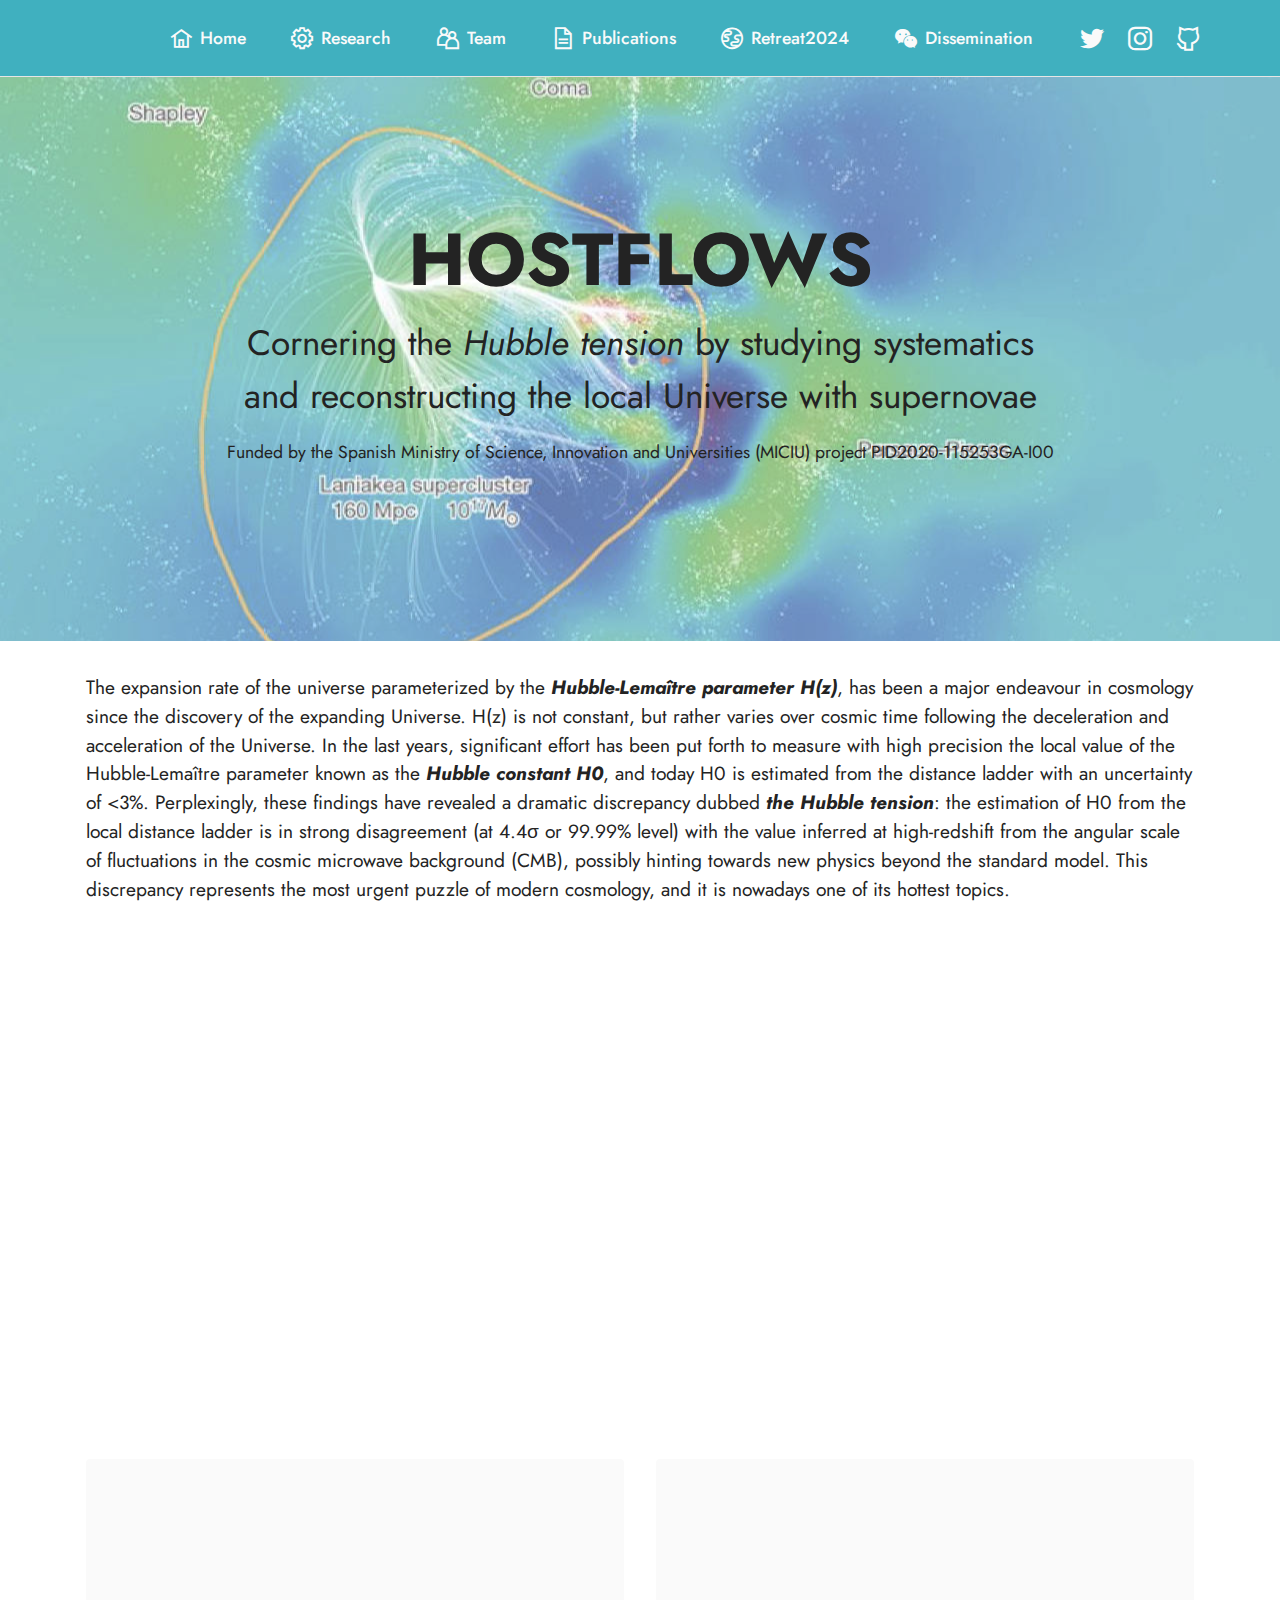
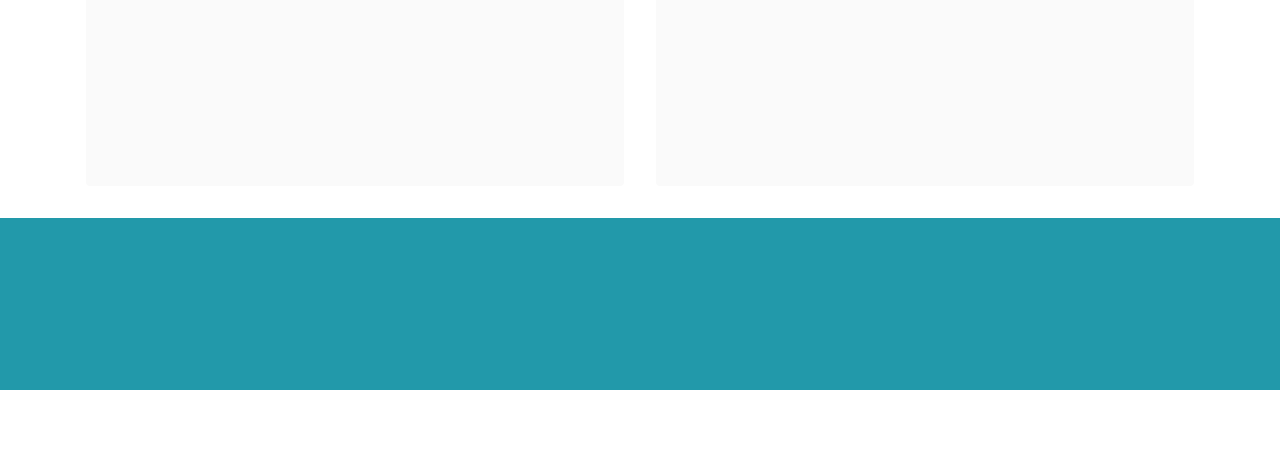
==== commit 418255ff: "web retreat" ====
--- a/index.html
+++ b/index.html
@@ -52,7 +52,7 @@
             </button>
             <div class="collapse navbar-collapse" id="navbarSupportedContent">
                 <ul class="navbar-nav nav-dropdown nav-right navbar-nav-top-padding" data-app-modern-menu="true"><li class="nav-item"><a class="nav-link link text-white text-primary display-4" href="index.html"><span class="mobi-mbri mobi-mbri-home mbr-iconfont mbr-iconfont-btn"></span>Home</a></li><li class="nav-item"><a class="nav-link link text-white text-primary display-4" href="research.html"><span class="mobi-mbri mobi-mbri-setting mbr-iconfont mbr-iconfont-btn"></span>Research</a></li><li class="nav-item"><a class="nav-link link text-white text-primary display-4" href="team.html"><span class="mobi-mbri mobi-mbri-users mbr-iconfont mbr-iconfont-btn"></span>Team</a></li><li class="nav-item"><a class="nav-link link text-white text-primary display-4" href="publications.html"><span class="mobi-mbri mobi-mbri-file mbr-iconfont mbr-iconfont-btn"></span>Publications</a></li>
-                    <li class="nav-item"><a class="nav-link link text-white text-primary display-4" href="dissemination.html"><span class="socicon socicon-wechat mbr-iconfont mbr-iconfont-btn"></span>Dissemination</a></li></ul>
+                    <li class="nav-item"><a class="nav-link link text-white text-primary display-4" href="retreat2024.html"><span class="mobi-mbri mobi-mbri-globe mbr-iconfont mbr-iconfont-btn"></span>Retreat2024</a></li><li class="nav-item"><a class="nav-link link text-white text-primary display-4" href="dissemination.html"><span class="socicon socicon-wechat mbr-iconfont mbr-iconfont-btn"></span>Dissemination</a></li></ul>
                 <div class="icons-menu">
                     <a class="iconfont-wrapper" href="https://twitter.com/hostflows" target="_blank">
                         <span class="p-2 mbr-iconfont socicon-twitter socicon"></span>
@@ -201,7 +201,7 @@
             </div>
         </div>
     </div>
-</section><section class="display-7" style="padding: 0;align-items: center;justify-content: center;flex-wrap: wrap;    align-content: center;display: flex;position: relative;height: 4rem;"><a href="https://mobiri.se/2549836"></a><p style="margin: 0;text-align: center;" class="display-7">Designed with Mobirise &#8204;</p><a style="z-index:1" href="https://mobirise.com/html-builder.html">HTML Maker</a></section><script src="assets/bootstrap/js/bootstrap.bundle.min.js"></script>  <script src="assets/parallax/jarallax.js"></script>  <script src="assets/smoothscroll/smooth-scroll.js"></script>  <script src="assets/ytplayer/index.js"></script>  <script src="assets/dropdown/js/navbar-dropdown.js"></script>  <script src="assets/theme/js/script.js"></script>  
+</section><section class="display-7" style="padding: 0;align-items: center;justify-content: center;flex-wrap: wrap;    align-content: center;display: flex;position: relative;height: 4rem;"><a href="https://mobiri.se/2549836" style="flex: 1 1;height: 4rem;position: absolute;width: 100%;z-index: 1;"><img alt="" style="height: 4rem;" src="[data-uri]"></a><p style="margin: 0;text-align: center;" class="display-7">&#8204;</p><a style="z-index:1" href="https://mobirise.com/builder/ai-website-builder.html">AI Website Software</a></section><script src="assets/bootstrap/js/bootstrap.bundle.min.js"></script>  <script src="assets/parallax/jarallax.js"></script>  <script src="assets/smoothscroll/smooth-scroll.js"></script>  <script src="assets/ytplayer/index.js"></script>  <script src="assets/dropdown/js/navbar-dropdown.js"></script>  <script src="assets/theme/js/script.js"></script>  
   
   
  <div id="scrollToTop" class="scrollToTop mbr-arrow-up"><a style="text-align: center;"><i class="mbr-arrow-up-icon mbr-arrow-up-icon-cm cm-icon cm-icon-smallarrow-up"></i></a></div>
--- a/assets/mobirise/css/mbr-additional.css
+++ b/assets/mobirise/css/mbr-additional.css
@@ -1260,6 +1260,45 @@
 .cid-sF8DSsZLai .mbr-section-title {
   color: #2299aa;
 }
+.cid-tjzAS3juWu {
+  padding-top: 0rem;
+  padding-bottom: 0rem;
+  background-color: #ffffff;
+}
+@media (max-width: 991px) {
+  .cid-tjzAS3juWu .image-wrapper {
+    margin-bottom: 1rem;
+  }
+}
+.cid-tjzAS3juWu img {
+  width: 100%;
+}
+@media (min-width: 992px) {
+  .cid-tjzAS3juWu .text-wrapper {
+    padding: 2rem;
+  }
+}
+.cid-sF8EDRodkV {
+  padding-top: 0rem;
+  padding-bottom: 0rem;
+  background-color: #ffffff;
+}
+@media (max-width: 991px) {
+  .cid-sF8EDRodkV .image-wrapper {
+    margin-bottom: 1rem;
+  }
+}
+.cid-sF8EDRodkV .row {
+  flex-direction: row-reverse;
+}
+.cid-sF8EDRodkV img {
+  width: 100%;
+}
+@media (min-width: 992px) {
+  .cid-sF8EDRodkV .text-wrapper {
+    padding: 2rem;
+  }
+}
 .cid-t15RL1ddHV {
   padding-top: 0rem;
   padding-bottom: 0rem;
@@ -1304,45 +1343,6 @@
 }
 .cid-t15QlJE4Ac .mbr-description {
   color: #40b0bf;
-}
-.cid-sF8D1VUD5Y {
-  padding-top: 0rem;
-  padding-bottom: 0rem;
-  background-color: #ffffff;
-}
-@media (max-width: 991px) {
-  .cid-sF8D1VUD5Y .image-wrapper {
-    margin-bottom: 1rem;
-  }
-}
-.cid-sF8D1VUD5Y img {
-  width: 100%;
-}
-@media (min-width: 992px) {
-  .cid-sF8D1VUD5Y .text-wrapper {
-    padding: 2rem;
-  }
-}
-.cid-sF8EDRodkV {
-  padding-top: 0rem;
-  padding-bottom: 0rem;
-  background-color: #ffffff;
-}
-@media (max-width: 991px) {
-  .cid-sF8EDRodkV .image-wrapper {
-    margin-bottom: 1rem;
-  }
-}
-.cid-sF8EDRodkV .row {
-  flex-direction: row-reverse;
-}
-.cid-sF8EDRodkV img {
-  width: 100%;
-}
-@media (min-width: 992px) {
-  .cid-sF8EDRodkV .text-wrapper {
-    padding: 2rem;
-  }
 }
 .cid-sEGH4O45rt {
   z-index: 1000;
@@ -1681,24 +1681,6 @@
     left: -1rem;
   }
 }
-.cid-sF8EDdx00H {
-  padding-top: 0rem;
-  padding-bottom: 0rem;
-  background-color: #ffffff;
-}
-@media (max-width: 991px) {
-  .cid-sF8EDdx00H .image-wrapper {
-    margin-bottom: 1rem;
-  }
-}
-.cid-sF8EDdx00H img {
-  width: 100%;
-}
-@media (min-width: 992px) {
-  .cid-sF8EDdx00H .text-wrapper {
-    padding: 2rem;
-  }
-}
 .cid-sFCpTfPV45 {
   padding-top: 2rem;
   padding-bottom: 2rem;
@@ -2127,6 +2109,46 @@
     max-width: calc(100% + 2rem);
     left: -1rem;
   }
+}
+.cid-tVvvKivaqY {
+  padding-top: 1rem;
+  padding-bottom: 2rem;
+  background-color: #ffffff;
+}
+.cid-tVvvKivaqY .counter-container ol {
+  margin-bottom: 0;
+  counter-reset: myCounter;
+}
+.cid-tVvvKivaqY .counter-container ol li {
+  margin-bottom: 1rem;
+}
+.cid-tVvvKivaqY .counter-container ol li {
+  list-style: none;
+  padding-left: 1rem;
+  position: relative;
+}
+.cid-tVvvKivaqY .counter-container ol li:before {
+  position: absolute;
+  left: -40px;
+  margin-top: 5px;
+  counter-increment: myCounter;
+  content: counter(myCounter);
+  line-height: 40px;
+  transition: all .2s;
+  color: #ffffff;
+  background: #2299aa;
+  width: 40px;
+  height: 40px;
+  border-radius: 50%;
+  display: flex;
+  align-items: center;
+  justify-content: center;
+}
+.cid-tVvvKivaqY .mbr-section-title {
+  color: #40b0bf;
+}
+.cid-tVvvKivaqY .mbr-text {
+  color: #000000;
 }
 .cid-sF9aXHOWNQ {
   padding-top: 1rem;
@@ -2265,6 +2287,40 @@
   padding-bottom: 0rem;
   background-color: #ffffff;
 }
+.cid-tVvvdFrJ0I {
+  padding-top: 1rem;
+  padding-bottom: 2rem;
+  background-color: #ffffff;
+}
+.cid-tVvvdFrJ0I .counter-container ul {
+  margin: 0;
+  list-style: none;
+  padding-left: 2.5rem;
+}
+.cid-tVvvdFrJ0I .counter-container ul li {
+  margin-bottom: 1rem;
+  list-style: none;
+  position: relative;
+  padding-left: 1rem;
+}
+.cid-tVvvdFrJ0I .counter-container ul li:before {
+  position: absolute;
+  left: -40px;
+  content: "";
+  display: flex;
+  justify-content: center;
+  align-items: center;
+  color: #ffffff;
+  background-color: #2299aa;
+  width: 40px;
+  height: 40px;
+  border-radius: 50%;
+  margin-top: 5px;
+  content: "✓";
+}
+.cid-tVvvdFrJ0I .mbr-section-title {
+  color: #2299aa;
+}
 .cid-sVrHsAVtYS {
   padding-top: 1rem;
   padding-bottom: 2rem;
@@ -2770,6 +2826,37 @@
   padding-bottom: 0rem;
   background-color: #ffffff;
 }
+.cid-tq0vHzdoBN {
+  padding-top: 5rem;
+  padding-bottom: 5rem;
+  background-color: #ffffff;
+}
+.cid-tq0vHzdoBN .mbr-fallback-image.disabled {
+  display: none;
+}
+.cid-tq0vHzdoBN .mbr-fallback-image {
+  display: block;
+  background-size: cover;
+  background-position: center center;
+  width: 100%;
+  height: 100%;
+  position: absolute;
+  top: 0;
+}
+@media (min-width: 992px) {
+  .cid-tq0vHzdoBN .text-wrapper {
+    padding: 2rem;
+  }
+}
+.cid-tq0vHzdoBN .image-wrapper img {
+  width: 100%;
+  object-fit: cover;
+}
+@media (max-width: 767px) {
+  .cid-tq0vHzdoBN .image-wrapper {
+    margin-bottom: 2rem;
+  }
+}
 .cid-sFwloTU0U1 {
   padding-top: 0rem;
   padding-bottom: 2rem;
@@ -2837,6 +2924,75 @@
 }
 .cid-sFwloTU0U1 .mbr-role,
 .cid-sFwloTU0U1 .social-row {
+  color: #40b0bf;
+}
+.cid-tEZlWEUOzt {
+  padding-top: 0rem;
+  padding-bottom: 2rem;
+  background: #fafafa;
+}
+.cid-tEZlWEUOzt .team-card {
+  margin-bottom: 2rem;
+  transition: all 0.3s;
+}
+.cid-tEZlWEUOzt .team-card:hover {
+  transform: translateY(-10px);
+}
+.cid-tEZlWEUOzt .card-wrap {
+  background: #ffffff;
+  border-radius: 4px;
+}
+@media (max-width: 991px) {
+  .cid-tEZlWEUOzt .card-wrap {
+    margin-bottom: 2rem;
+  }
+}
+.cid-tEZlWEUOzt .card-wrap .image-wrap img {
+  width: 100%;
+}
+@media (min-width: 768px) {
+  .cid-tEZlWEUOzt .card-wrap .content-wrap {
+    padding: 2rem;
+  }
+}
+@media (max-width: 767px) {
+  .cid-tEZlWEUOzt .card-wrap .content-wrap {
+    padding: 1rem;
+  }
+}
+.cid-tEZlWEUOzt .social-row {
+  text-align: center;
+}
+.cid-tEZlWEUOzt .social-row .soc-item {
+  display: inline-block;
+  text-align: center;
+  border-radius: 50%;
+  margin-right: 0.6rem;
+  margin-bottom: 1rem;
+  padding: 0.5rem;
+  border: 2px solid #65c6d4;
+  transition: all 0.3s;
+}
+.cid-tEZlWEUOzt .social-row .soc-item .mbr-iconfont {
+  transition: all 0.3s;
+  display: flex;
+  justify-content: center;
+  align-content: center;
+  color: #65c6d4;
+  font-size: 1.5rem;
+}
+.cid-tEZlWEUOzt .social-row .soc-item:hover {
+  background-color: #65c6d4;
+}
+.cid-tEZlWEUOzt .social-row .soc-item:hover .mbr-iconfont {
+  color: #000000;
+}
+.cid-tEZlWEUOzt .card-title,
+.cid-tEZlWEUOzt .social-row {
+  color: #2299aa;
+}
+.cid-tEZlWEUOzt .mbr-role,
+.cid-tEZlWEUOzt .social-row {
   color: #40b0bf;
 }
 .cid-sFwlpXq3vO {
@@ -3245,6 +3401,109 @@
     left: -1rem;
   }
 }
+.cid-tEZpqJzEEI {
+  padding-top: 0rem;
+  padding-bottom: 2rem;
+  background: #fafafa;
+}
+.cid-tEZpqJzEEI .team-card {
+  margin-bottom: 2rem;
+  transition: all 0.3s;
+}
+.cid-tEZpqJzEEI .team-card:hover {
+  transform: translateY(-10px);
+}
+.cid-tEZpqJzEEI .card-wrap {
+  background: #ffffff;
+  border-radius: 4px;
+}
+@media (max-width: 991px) {
+  .cid-tEZpqJzEEI .card-wrap {
+    margin-bottom: 2rem;
+  }
+}
+.cid-tEZpqJzEEI .card-wrap .image-wrap img {
+  width: 100%;
+}
+@media (min-width: 768px) {
+  .cid-tEZpqJzEEI .card-wrap .content-wrap {
+    padding: 2rem;
+  }
+}
+@media (max-width: 767px) {
+  .cid-tEZpqJzEEI .card-wrap .content-wrap {
+    padding: 1rem;
+  }
+}
+.cid-tEZpqJzEEI .social-row {
+  text-align: center;
+}
+.cid-tEZpqJzEEI .social-row .soc-item {
+  display: inline-block;
+  text-align: center;
+  border-radius: 50%;
+  margin-right: 0.6rem;
+  margin-bottom: 1rem;
+  padding: 0.5rem;
+  border: 2px solid #65c6d4;
+  transition: all 0.3s;
+}
+.cid-tEZpqJzEEI .social-row .soc-item .mbr-iconfont {
+  transition: all 0.3s;
+  display: flex;
+  justify-content: center;
+  align-content: center;
+  color: #65c6d4;
+  font-size: 1.5rem;
+}
+.cid-tEZpqJzEEI .social-row .soc-item:hover {
+  background-color: #65c6d4;
+}
+.cid-tEZpqJzEEI .social-row .soc-item:hover .mbr-iconfont {
+  color: #000000;
+}
+.cid-tEZpqJzEEI .card-title,
+.cid-tEZpqJzEEI .social-row {
+  color: #2299aa;
+}
+.cid-tEZpqJzEEI .mbr-role,
+.cid-tEZpqJzEEI .social-row {
+  color: #40b0bf;
+}
+.cid-tVupHitCoN {
+  padding-top: 1rem;
+  padding-bottom: 2rem;
+  background-color: #ffffff;
+}
+.cid-tVupHitCoN .counter-container ul {
+  margin: 0;
+  list-style: none;
+  padding-left: 2.5rem;
+}
+.cid-tVupHitCoN .counter-container ul li {
+  margin-bottom: 1rem;
+  list-style: none;
+  position: relative;
+  padding-left: 1rem;
+}
+.cid-tVupHitCoN .counter-container ul li:before {
+  position: absolute;
+  left: -40px;
+  content: "";
+  display: flex;
+  justify-content: center;
+  align-items: center;
+  color: #ffffff;
+  background-color: #2299aa;
+  width: 40px;
+  height: 40px;
+  border-radius: 50%;
+  margin-top: 5px;
+  content: "✓";
+}
+.cid-tVupHitCoN .mbr-section-title {
+  color: #2299aa;
+}
 .cid-sFCpTfPV45 {
   padding-top: 2rem;
   padding-bottom: 2rem;
--- a/assets/mobirise/css/mbr-additional.css
+++ b/assets/mobirise/css/mbr-additional.css
@@ -1260,6 +1260,45 @@
 .cid-sF8DSsZLai .mbr-section-title {
   color: #2299aa;
 }
+.cid-tjzAS3juWu {
+  padding-top: 0rem;
+  padding-bottom: 0rem;
+  background-color: #ffffff;
+}
+@media (max-width: 991px) {
+  .cid-tjzAS3juWu .image-wrapper {
+    margin-bottom: 1rem;
+  }
+}
+.cid-tjzAS3juWu img {
+  width: 100%;
+}
+@media (min-width: 992px) {
+  .cid-tjzAS3juWu .text-wrapper {
+    padding: 2rem;
+  }
+}
+.cid-sF8EDRodkV {
+  padding-top: 0rem;
+  padding-bottom: 0rem;
+  background-color: #ffffff;
+}
+@media (max-width: 991px) {
+  .cid-sF8EDRodkV .image-wrapper {
+    margin-bottom: 1rem;
+  }
+}
+.cid-sF8EDRodkV .row {
+  flex-direction: row-reverse;
+}
+.cid-sF8EDRodkV img {
+  width: 100%;
+}
+@media (min-width: 992px) {
+  .cid-sF8EDRodkV .text-wrapper {
+    padding: 2rem;
+  }
+}
 .cid-t15RL1ddHV {
   padding-top: 0rem;
   padding-bottom: 0rem;
@@ -1304,45 +1343,6 @@
 }
 .cid-t15QlJE4Ac .mbr-description {
   color: #40b0bf;
-}
-.cid-sF8D1VUD5Y {
-  padding-top: 0rem;
-  padding-bottom: 0rem;
-  background-color: #ffffff;
-}
-@media (max-width: 991px) {
-  .cid-sF8D1VUD5Y .image-wrapper {
-    margin-bottom: 1rem;
-  }
-}
-.cid-sF8D1VUD5Y img {
-  width: 100%;
-}
-@media (min-width: 992px) {
-  .cid-sF8D1VUD5Y .text-wrapper {
-    padding: 2rem;
-  }
-}
-.cid-sF8EDRodkV {
-  padding-top: 0rem;
-  padding-bottom: 0rem;
-  background-color: #ffffff;
-}
-@media (max-width: 991px) {
-  .cid-sF8EDRodkV .image-wrapper {
-    margin-bottom: 1rem;
-  }
-}
-.cid-sF8EDRodkV .row {
-  flex-direction: row-reverse;
-}
-.cid-sF8EDRodkV img {
-  width: 100%;
-}
-@media (min-width: 992px) {
-  .cid-sF8EDRodkV .text-wrapper {
-    padding: 2rem;
-  }
 }
 .cid-sEGH4O45rt {
   z-index: 1000;
@@ -1681,24 +1681,6 @@
     left: -1rem;
   }
 }
-.cid-sF8EDdx00H {
-  padding-top: 0rem;
-  padding-bottom: 0rem;
-  background-color: #ffffff;
-}
-@media (max-width: 991px) {
-  .cid-sF8EDdx00H .image-wrapper {
-    margin-bottom: 1rem;
-  }
-}
-.cid-sF8EDdx00H img {
-  width: 100%;
-}
-@media (min-width: 992px) {
-  .cid-sF8EDdx00H .text-wrapper {
-    padding: 2rem;
-  }
-}
 .cid-sFCpTfPV45 {
   padding-top: 2rem;
   padding-bottom: 2rem;
@@ -2127,6 +2109,46 @@
     max-width: calc(100% + 2rem);
     left: -1rem;
   }
+}
+.cid-tVvvKivaqY {
+  padding-top: 1rem;
+  padding-bottom: 2rem;
+  background-color: #ffffff;
+}
+.cid-tVvvKivaqY .counter-container ol {
+  margin-bottom: 0;
+  counter-reset: myCounter;
+}
+.cid-tVvvKivaqY .counter-container ol li {
+  margin-bottom: 1rem;
+}
+.cid-tVvvKivaqY .counter-container ol li {
+  list-style: none;
+  padding-left: 1rem;
+  position: relative;
+}
+.cid-tVvvKivaqY .counter-container ol li:before {
+  position: absolute;
+  left: -40px;
+  margin-top: 5px;
+  counter-increment: myCounter;
+  content: counter(myCounter);
+  line-height: 40px;
+  transition: all .2s;
+  color: #ffffff;
+  background: #2299aa;
+  width: 40px;
+  height: 40px;
+  border-radius: 50%;
+  display: flex;
+  align-items: center;
+  justify-content: center;
+}
+.cid-tVvvKivaqY .mbr-section-title {
+  color: #40b0bf;
+}
+.cid-tVvvKivaqY .mbr-text {
+  color: #000000;
 }
 .cid-sF9aXHOWNQ {
   padding-top: 1rem;
@@ -2265,6 +2287,40 @@
   padding-bottom: 0rem;
   background-color: #ffffff;
 }
+.cid-tVvvdFrJ0I {
+  padding-top: 1rem;
+  padding-bottom: 2rem;
+  background-color: #ffffff;
+}
+.cid-tVvvdFrJ0I .counter-container ul {
+  margin: 0;
+  list-style: none;
+  padding-left: 2.5rem;
+}
+.cid-tVvvdFrJ0I .counter-container ul li {
+  margin-bottom: 1rem;
+  list-style: none;
+  position: relative;
+  padding-left: 1rem;
+}
+.cid-tVvvdFrJ0I .counter-container ul li:before {
+  position: absolute;
+  left: -40px;
+  content: "";
+  display: flex;
+  justify-content: center;
+  align-items: center;
+  color: #ffffff;
+  background-color: #2299aa;
+  width: 40px;
+  height: 40px;
+  border-radius: 50%;
+  margin-top: 5px;
+  content: "✓";
+}
+.cid-tVvvdFrJ0I .mbr-section-title {
+  color: #2299aa;
+}
 .cid-sVrHsAVtYS {
   padding-top: 1rem;
   padding-bottom: 2rem;
@@ -2770,6 +2826,37 @@
   padding-bottom: 0rem;
   background-color: #ffffff;
 }
+.cid-tq0vHzdoBN {
+  padding-top: 5rem;
+  padding-bottom: 5rem;
+  background-color: #ffffff;
+}
+.cid-tq0vHzdoBN .mbr-fallback-image.disabled {
+  display: none;
+}
+.cid-tq0vHzdoBN .mbr-fallback-image {
+  display: block;
+  background-size: cover;
+  background-position: center center;
+  width: 100%;
+  height: 100%;
+  position: absolute;
+  top: 0;
+}
+@media (min-width: 992px) {
+  .cid-tq0vHzdoBN .text-wrapper {
+    padding: 2rem;
+  }
+}
+.cid-tq0vHzdoBN .image-wrapper img {
+  width: 100%;
+  object-fit: cover;
+}
+@media (max-width: 767px) {
+  .cid-tq0vHzdoBN .image-wrapper {
+    margin-bottom: 2rem;
+  }
+}
 .cid-sFwloTU0U1 {
   padding-top: 0rem;
   padding-bottom: 2rem;
@@ -2837,6 +2924,75 @@
 }
 .cid-sFwloTU0U1 .mbr-role,
 .cid-sFwloTU0U1 .social-row {
+  color: #40b0bf;
+}
+.cid-tEZlWEUOzt {
+  padding-top: 0rem;
+  padding-bottom: 2rem;
+  background: #fafafa;
+}
+.cid-tEZlWEUOzt .team-card {
+  margin-bottom: 2rem;
+  transition: all 0.3s;
+}
+.cid-tEZlWEUOzt .team-card:hover {
+  transform: translateY(-10px);
+}
+.cid-tEZlWEUOzt .card-wrap {
+  background: #ffffff;
+  border-radius: 4px;
+}
+@media (max-width: 991px) {
+  .cid-tEZlWEUOzt .card-wrap {
+    margin-bottom: 2rem;
+  }
+}
+.cid-tEZlWEUOzt .card-wrap .image-wrap img {
+  width: 100%;
+}
+@media (min-width: 768px) {
+  .cid-tEZlWEUOzt .card-wrap .content-wrap {
+    padding: 2rem;
+  }
+}
+@media (max-width: 767px) {
+  .cid-tEZlWEUOzt .card-wrap .content-wrap {
+    padding: 1rem;
+  }
+}
+.cid-tEZlWEUOzt .social-row {
+  text-align: center;
+}
+.cid-tEZlWEUOzt .social-row .soc-item {
+  display: inline-block;
+  text-align: center;
+  border-radius: 50%;
+  margin-right: 0.6rem;
+  margin-bottom: 1rem;
+  padding: 0.5rem;
+  border: 2px solid #65c6d4;
+  transition: all 0.3s;
+}
+.cid-tEZlWEUOzt .social-row .soc-item .mbr-iconfont {
+  transition: all 0.3s;
+  display: flex;
+  justify-content: center;
+  align-content: center;
+  color: #65c6d4;
+  font-size: 1.5rem;
+}
+.cid-tEZlWEUOzt .social-row .soc-item:hover {
+  background-color: #65c6d4;
+}
+.cid-tEZlWEUOzt .social-row .soc-item:hover .mbr-iconfont {
+  color: #000000;
+}
+.cid-tEZlWEUOzt .card-title,
+.cid-tEZlWEUOzt .social-row {
+  color: #2299aa;
+}
+.cid-tEZlWEUOzt .mbr-role,
+.cid-tEZlWEUOzt .social-row {
   color: #40b0bf;
 }
 .cid-sFwlpXq3vO {
@@ -3245,6 +3401,109 @@
     left: -1rem;
   }
 }
+.cid-tEZpqJzEEI {
+  padding-top: 0rem;
+  padding-bottom: 2rem;
+  background: #fafafa;
+}
+.cid-tEZpqJzEEI .team-card {
+  margin-bottom: 2rem;
+  transition: all 0.3s;
+}
+.cid-tEZpqJzEEI .team-card:hover {
+  transform: translateY(-10px);
+}
+.cid-tEZpqJzEEI .card-wrap {
+  background: #ffffff;
+  border-radius: 4px;
+}
+@media (max-width: 991px) {
+  .cid-tEZpqJzEEI .card-wrap {
+    margin-bottom: 2rem;
+  }
+}
+.cid-tEZpqJzEEI .card-wrap .image-wrap img {
+  width: 100%;
+}
+@media (min-width: 768px) {
+  .cid-tEZpqJzEEI .card-wrap .content-wrap {
+    padding: 2rem;
+  }
+}
+@media (max-width: 767px) {
+  .cid-tEZpqJzEEI .card-wrap .content-wrap {
+    padding: 1rem;
+  }
+}
+.cid-tEZpqJzEEI .social-row {
+  text-align: center;
+}
+.cid-tEZpqJzEEI .social-row .soc-item {
+  display: inline-block;
+  text-align: center;
+  border-radius: 50%;
+  margin-right: 0.6rem;
+  margin-bottom: 1rem;
+  padding: 0.5rem;
+  border: 2px solid #65c6d4;
+  transition: all 0.3s;
+}
+.cid-tEZpqJzEEI .social-row .soc-item .mbr-iconfont {
+  transition: all 0.3s;
+  display: flex;
+  justify-content: center;
+  align-content: center;
+  color: #65c6d4;
+  font-size: 1.5rem;
+}
+.cid-tEZpqJzEEI .social-row .soc-item:hover {
+  background-color: #65c6d4;
+}
+.cid-tEZpqJzEEI .social-row .soc-item:hover .mbr-iconfont {
+  color: #000000;
+}
+.cid-tEZpqJzEEI .card-title,
+.cid-tEZpqJzEEI .social-row {
+  color: #2299aa;
+}
+.cid-tEZpqJzEEI .mbr-role,
+.cid-tEZpqJzEEI .social-row {
+  color: #40b0bf;
+}
+.cid-tVupHitCoN {
+  padding-top: 1rem;
+  padding-bottom: 2rem;
+  background-color: #ffffff;
+}
+.cid-tVupHitCoN .counter-container ul {
+  margin: 0;
+  list-style: none;
+  padding-left: 2.5rem;
+}
+.cid-tVupHitCoN .counter-container ul li {
+  margin-bottom: 1rem;
+  list-style: none;
+  position: relative;
+  padding-left: 1rem;
+}
+.cid-tVupHitCoN .counter-container ul li:before {
+  position: absolute;
+  left: -40px;
+  content: "";
+  display: flex;
+  justify-content: center;
+  align-items: center;
+  color: #ffffff;
+  background-color: #2299aa;
+  width: 40px;
+  height: 40px;
+  border-radius: 50%;
+  margin-top: 5px;
+  content: "✓";
+}
+.cid-tVupHitCoN .mbr-section-title {
+  color: #2299aa;
+}
 .cid-sFCpTfPV45 {
   padding-top: 2rem;
   padding-bottom: 2rem;
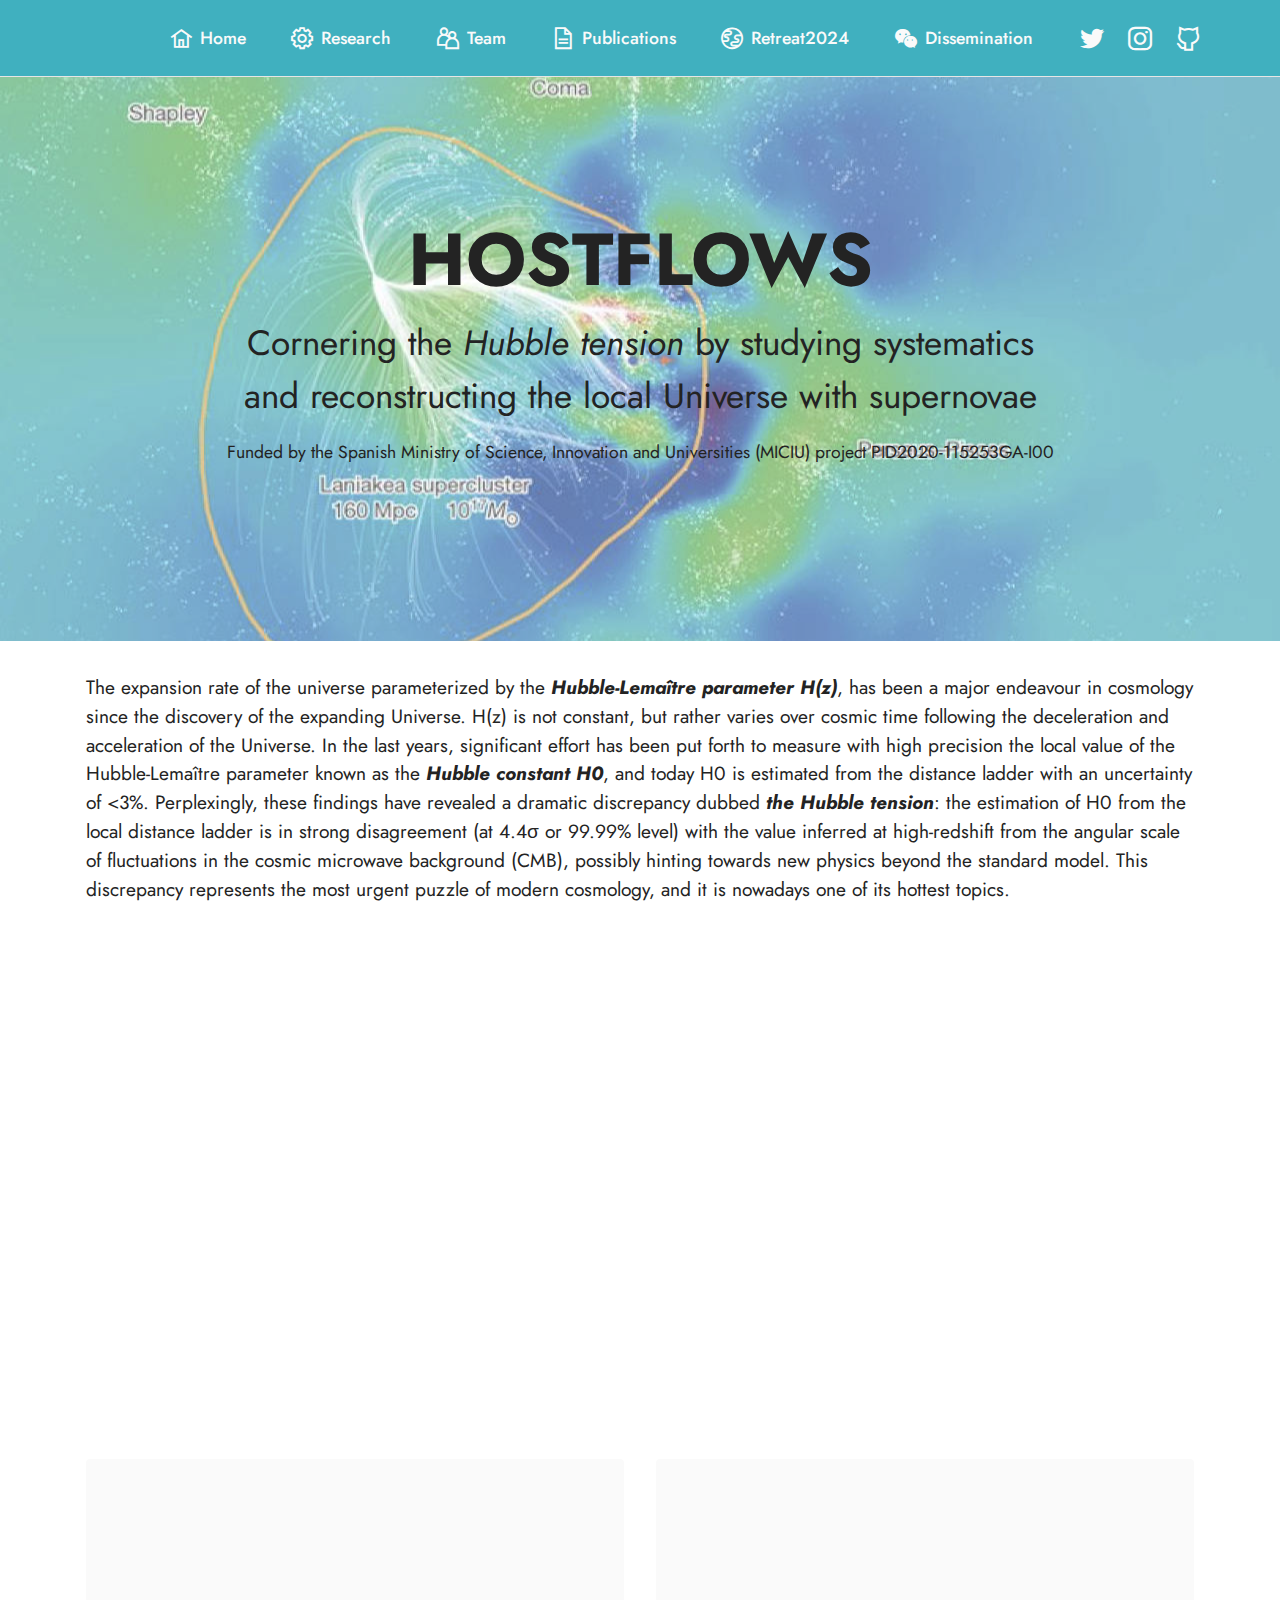
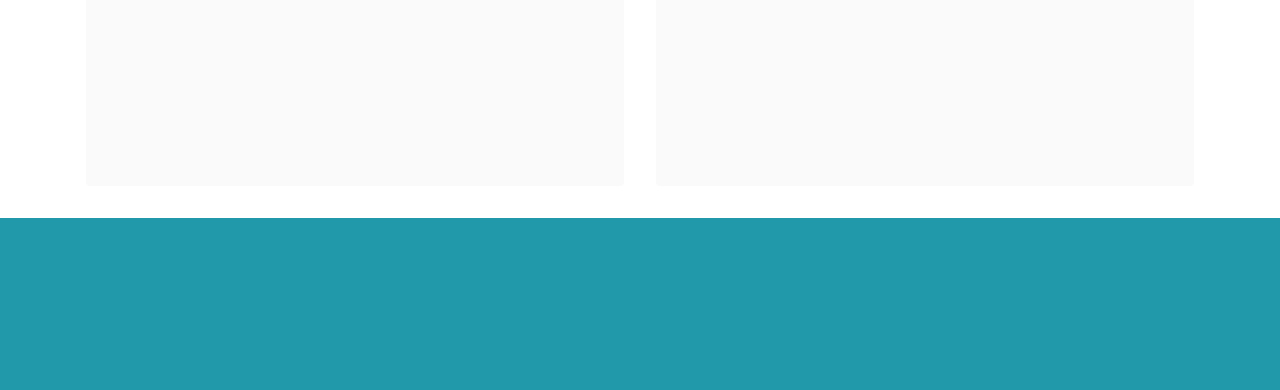
==== commit a1577e8f: "web retreat" ====
--- a/index.html
+++ b/index.html
@@ -201,7 +201,7 @@
             </div>
         </div>
     </div>
-</section><section class="display-7" style="padding: 0;align-items: center;justify-content: center;flex-wrap: wrap;    align-content: center;display: flex;position: relative;height: 4rem;"><a href="https://mobiri.se/2549836" style="flex: 1 1;height: 4rem;position: absolute;width: 100%;z-index: 1;"><img alt="" style="height: 4rem;" src="[data-uri]"></a><p style="margin: 0;text-align: center;" class="display-7">&#8204;</p><a style="z-index:1" href="https://mobirise.com/builder/ai-website-builder.html">AI Website Software</a></section><script src="assets/bootstrap/js/bootstrap.bundle.min.js"></script>  <script src="assets/parallax/jarallax.js"></script>  <script src="assets/smoothscroll/smooth-scroll.js"></script>  <script src="assets/ytplayer/index.js"></script>  <script src="assets/dropdown/js/navbar-dropdown.js"></script>  <script src="assets/theme/js/script.js"></script>  
+</section><section class="display-7" style="padding: 0;align-items: center;justify-content: center;flex-wrap: wrap;    align-content: center;display: flex;position: relative;height: 0rem;"><a href="https://mobiri.se/2549836" style="flex: 1 1;height: 0rem;position: absolute;width: 100%;z-index: 1;"></a><a style="z-index:1" href="https://mobirise.com/html-builder.html"></a></section><script src="assets/bootstrap/js/bootstrap.bundle.min.js"></script>  <script src="assets/parallax/jarallax.js"></script>  <script src="assets/smoothscroll/smooth-scroll.js"></script>  <script src="assets/ytplayer/index.js"></script>  <script src="assets/dropdown/js/navbar-dropdown.js"></script>  <script src="assets/mbr-tabs/mbr-tabs.js"></script>  <script src="assets/theme/js/script.js"></script>  
   
   
  <div id="scrollToTop" class="scrollToTop mbr-arrow-up"><a style="text-align: center;"><i class="mbr-arrow-up-icon mbr-arrow-up-icon-cm cm-icon cm-icon-smallarrow-up"></i></a></div>
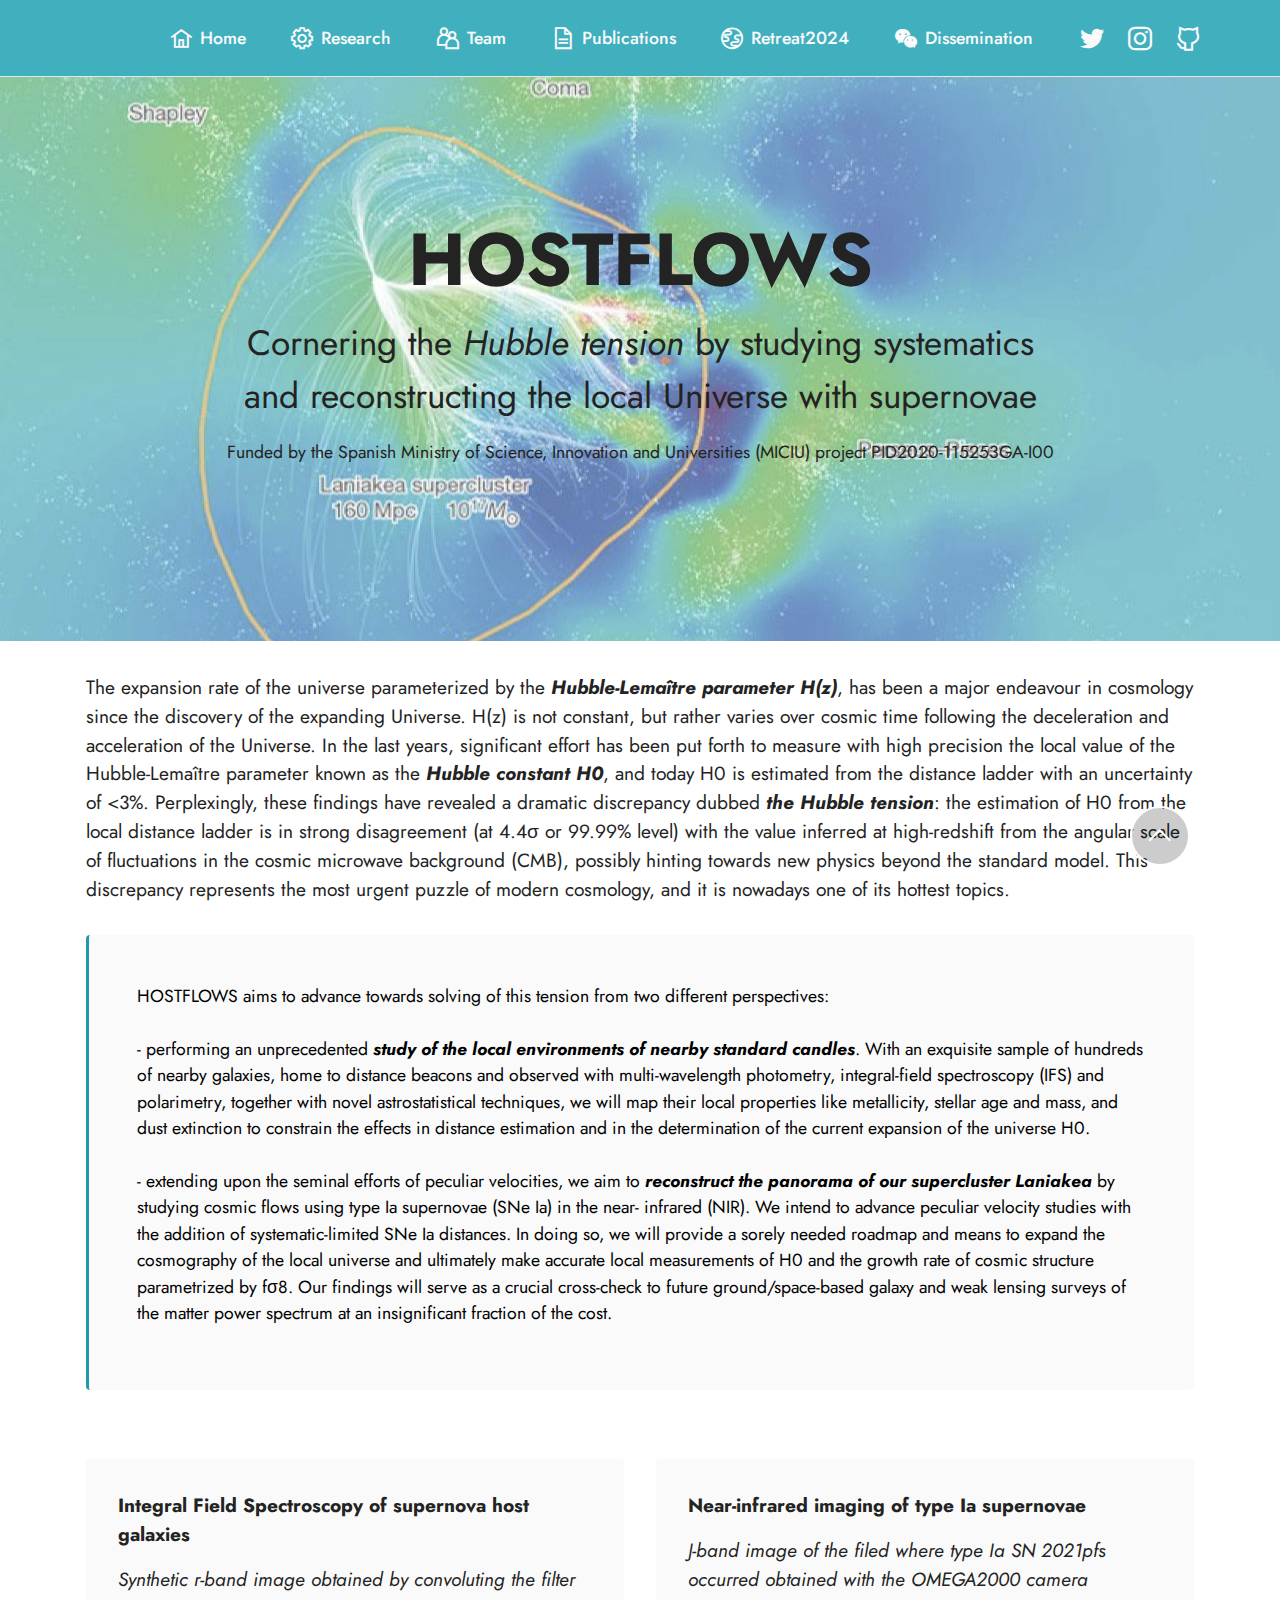
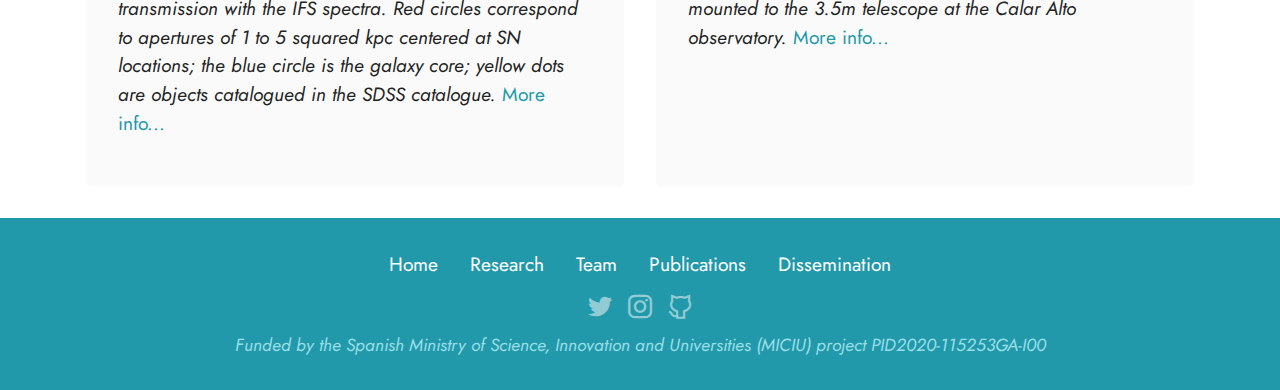
==== commit 1244c703: "web retreat" ====
--- a/index.html
+++ b/index.html
@@ -201,8 +201,7 @@
             </div>
         </div>
     </div>
-</section><section class="display-7" style="padding: 0;align-items: center;justify-content: center;flex-wrap: wrap;    align-content: center;display: flex;position: relative;height: 0rem;"><a href="https://mobiri.se/2549836" style="flex: 1 1;height: 0rem;position: absolute;width: 100%;z-index: 1;"></a><a style="z-index:1" href="https://mobirise.com/html-builder.html"></a></section><script src="assets/bootstrap/js/bootstrap.bundle.min.js"></script>  <script src="assets/parallax/jarallax.js"></script>  <script src="assets/smoothscroll/smooth-scroll.js"></script>  <script src="assets/ytplayer/index.js"></script>  <script src="assets/dropdown/js/navbar-dropdown.js"></script>  <script src="assets/mbr-tabs/mbr-tabs.js"></script>  <script src="assets/theme/js/script.js"></script>  
-  
+</section><section class=“display-7” style=“padding: 0;align-items: center;justify-content: center;flex-wrap: wrap;    align-content: center;display: flex;position: relative;height: 0rem;“><a href=“https://mobiri.se/2549836” style=“flex: 1 1;height: 0rem;position: absolute;width: 100%;z-index: 1;“></a><a style=“z-index:1” href=“https://mobirise.com/html-builder.html”></a></section><script src=“assets/bootstrap/js/bootstrap.bundle.min.js”></script>  <script src=“assets/parallax/jarallax.js”></script>  <script src=“assets/smoothscroll/smooth-scroll.js”></script>  <script src=“assets/ytplayer/index.js”></script>  <script src=“assets/dropdown/js/navbar-dropdown.js”></script>  <script src=“assets/mbr-tabs/mbr-tabs.js”></script>  <script src=“assets/theme/js/script.js”></script>  
   
  <div id="scrollToTop" class="scrollToTop mbr-arrow-up"><a style="text-align: center;"><i class="mbr-arrow-up-icon mbr-arrow-up-icon-cm cm-icon cm-icon-smallarrow-up"></i></a></div>
     <input name="animation" type="hidden">
--- a/assets/mobirise/css/mbr-additional.css
+++ b/assets/mobirise/css/mbr-additional.css
@@ -2287,6 +2287,40 @@
   padding-bottom: 0rem;
   background-color: #ffffff;
 }
+.cid-u3A7bEJZOX {
+  padding-top: 1rem;
+  padding-bottom: 2rem;
+  background-color: #ffffff;
+}
+.cid-u3A7bEJZOX .counter-container ul {
+  margin: 0;
+  list-style: none;
+  padding-left: 2.5rem;
+}
+.cid-u3A7bEJZOX .counter-container ul li {
+  margin-bottom: 1rem;
+  list-style: none;
+  position: relative;
+  padding-left: 1rem;
+}
+.cid-u3A7bEJZOX .counter-container ul li:before {
+  position: absolute;
+  left: -40px;
+  content: "";
+  display: flex;
+  justify-content: center;
+  align-items: center;
+  color: #ffffff;
+  background-color: #2299aa;
+  width: 40px;
+  height: 40px;
+  border-radius: 50%;
+  margin-top: 5px;
+  content: "✓";
+}
+.cid-u3A7bEJZOX .mbr-section-title {
+  color: #2299aa;
+}
 .cid-tVvvdFrJ0I {
   padding-top: 1rem;
   padding-bottom: 2rem;
@@ -2826,6 +2860,27 @@
   padding-bottom: 0rem;
   background-color: #ffffff;
 }
+.cid-u3xpLTFapT {
+  padding-top: 5rem;
+  padding-bottom: 5rem;
+  background-color: #ffffff;
+}
+@media (max-width: 991px) {
+  .cid-u3xpLTFapT .image-wrapper {
+    margin-bottom: 1rem;
+  }
+}
+.cid-u3xpLTFapT .row {
+  flex-direction: row-reverse;
+}
+.cid-u3xpLTFapT img {
+  width: 100%;
+}
+@media (min-width: 992px) {
+  .cid-u3xpLTFapT .text-wrapper {
+    padding: 2rem;
+  }
+}
 .cid-tq0vHzdoBN {
   padding-top: 5rem;
   padding-bottom: 5rem;
@@ -3572,3 +3627,631 @@
 .cid-sFCpTfPV45 .media-container-row .row-copirayt p {
   width: 100%;
 }
+.cid-u8PnVB9EG7 {
+  padding-top: 7rem;
+  padding-bottom: 7rem;
+  background-image: url("../../../assets/images/mbr-1920x1276.jpg");
+}
+.cid-u8PnVB9EG7 .mbr-section-title {
+  text-align: center;
+  color: #65c6d4;
+}
+.cid-u8PnVB9EG7 .mbr-text,
+.cid-u8PnVB9EG7 .mbr-section-btn {
+  color: #40b0bf;
+  text-align: center;
+}
+@media (max-width: 991px) {
+  .cid-u8PnVB9EG7 .mbr-section-title,
+  .cid-u8PnVB9EG7 .mbr-section-btn,
+  .cid-u8PnVB9EG7 .mbr-text {
+    text-align: center;
+  }
+}
+.cid-u8PnVBjDN2 {
+  padding-top: 1rem;
+  padding-bottom: 0rem;
+  background-color: #ffffff;
+}
+.cid-u8PnVDNpSj {
+  z-index: 1000;
+  width: 100%;
+  position: relative;
+  min-height: 60px;
+}
+.cid-u8PnVDNpSj nav.navbar {
+  position: fixed;
+}
+.cid-u8PnVDNpSj .dropdown-item:before {
+  font-family: Moririse2 !important;
+  content: '\e966';
+  display: inline-block;
+  width: 0;
+  position: absolute;
+  left: 1rem;
+  top: 0.5rem;
+  margin-right: 0.5rem;
+  line-height: 1;
+  font-size: inherit;
+  vertical-align: middle;
+  text-align: center;
+  overflow: hidden;
+  transform: scale(0, 1);
+  transition: all 0.25s ease-in-out;
+}
+.cid-u8PnVDNpSj .dropdown-menu {
+  padding: 0;
+}
+.cid-u8PnVDNpSj .dropdown-item {
+  border-bottom: 1px solid #e6e6e6;
+}
+.cid-u8PnVDNpSj .dropdown-item:hover,
+.cid-u8PnVDNpSj .dropdown-item:focus {
+  background: #ff9966 !important;
+  color: white !important;
+}
+.cid-u8PnVDNpSj .nav-dropdown .link {
+  padding: 0 0.3em !important;
+  margin: .667em 1em !important;
+}
+.cid-u8PnVDNpSj .nav-dropdown .link.dropdown-toggle::after {
+  margin-left: 0.5rem;
+  margin-top: 0.2rem;
+}
+.cid-u8PnVDNpSj .nav-link {
+  position: relative;
+}
+.cid-u8PnVDNpSj .container {
+  display: flex;
+  margin: auto;
+}
+.cid-u8PnVDNpSj .iconfont-wrapper {
+  color: #fafafa !important;
+  font-size: 1.5rem;
+  padding-right: .5rem;
+}
+.cid-u8PnVDNpSj .navbar-caption {
+  padding-right: 4rem;
+}
+.cid-u8PnVDNpSj .dropdown-menu,
+.cid-u8PnVDNpSj .navbar.opened {
+  background: #40b0bf !important;
+}
+.cid-u8PnVDNpSj .nav-item:focus,
+.cid-u8PnVDNpSj .nav-link:focus {
+  outline: none;
+}
+.cid-u8PnVDNpSj .dropdown .dropdown-menu .dropdown-item {
+  width: auto;
+  transition: all 0.25s ease-in-out;
+}
+.cid-u8PnVDNpSj .dropdown .dropdown-menu .dropdown-item::after {
+  right: 0.5rem;
+}
+.cid-u8PnVDNpSj .dropdown .dropdown-menu .dropdown-item .mbr-iconfont {
+  margin-left: -1.8rem;
+  padding-right: 1rem;
+  font-size: inherit;
+}
+.cid-u8PnVDNpSj .dropdown .dropdown-menu .dropdown-item .mbr-iconfont:before {
+  display: inline-block;
+  transform: scale(1, 1);
+  transition: all 0.25s ease-in-out;
+}
+.cid-u8PnVDNpSj .collapsed .dropdown-menu .dropdown-item:before {
+  display: none;
+}
+.cid-u8PnVDNpSj .collapsed .dropdown .dropdown-menu .dropdown-item {
+  padding: 0.235em 1.5em 0.235em 1.5em !important;
+  transition: none;
+  margin: 0 !important;
+}
+.cid-u8PnVDNpSj .navbar {
+  min-height: 77px;
+  transition: all .3s;
+  border-bottom: 1px solid transparent;
+  background: #40b0bf;
+}
+.cid-u8PnVDNpSj .navbar:not(.navbar-short) {
+  border-bottom: 1px solid #e6e6e6;
+}
+.cid-u8PnVDNpSj .navbar.opened {
+  transition: all .3s;
+}
+.cid-u8PnVDNpSj .navbar .dropdown-item {
+  padding: .5rem 1.8rem;
+}
+.cid-u8PnVDNpSj .navbar .navbar-logo img {
+  width: auto;
+}
+.cid-u8PnVDNpSj .navbar .navbar-collapse {
+  justify-content: flex-end;
+  z-index: 1;
+}
+.cid-u8PnVDNpSj .navbar.collapsed .nav-item .nav-link::before {
+  display: none;
+}
+.cid-u8PnVDNpSj .navbar.collapsed.opened .dropdown-menu {
+  top: 0;
+}
+.cid-u8PnVDNpSj .navbar.collapsed .dropdown-menu .dropdown-submenu {
+  left: 0 !important;
+}
+.cid-u8PnVDNpSj .navbar.collapsed .dropdown-menu .dropdown-item:after {
+  right: auto;
+}
+.cid-u8PnVDNpSj .navbar.collapsed .dropdown-menu .dropdown-toggle[data-toggle="dropdown-submenu"]:after {
+  margin-left: 0.5rem;
+  margin-top: 0.2rem;
+  border-top: 0.35em solid;
+  border-right: 0.35em solid transparent;
+  border-left: 0.35em solid transparent;
+  border-bottom: 0;
+  top: 55%;
+}
+.cid-u8PnVDNpSj .navbar.collapsed ul.navbar-nav li {
+  margin: auto;
+}
+.cid-u8PnVDNpSj .navbar.collapsed .dropdown-menu .dropdown-item {
+  padding: .25rem 1.5rem;
+  text-align: center;
+}
+.cid-u8PnVDNpSj .navbar.collapsed .icons-menu {
+  padding-left: 0;
+  padding-right: 0;
+  padding-top: .5rem;
+  padding-bottom: .5rem;
+}
+@media (max-width: 991px) {
+  .cid-u8PnVDNpSj .navbar .nav-item .nav-link::before {
+    display: none;
+  }
+  .cid-u8PnVDNpSj .navbar.opened .dropdown-menu {
+    top: 0;
+  }
+  .cid-u8PnVDNpSj .navbar .dropdown-menu .dropdown-submenu {
+    left: 0 !important;
+  }
+  .cid-u8PnVDNpSj .navbar .dropdown-menu .dropdown-item:after {
+    right: auto;
+  }
+  .cid-u8PnVDNpSj .navbar .dropdown-menu .dropdown-toggle[data-toggle="dropdown-submenu"]:after {
+    margin-left: 0.5rem;
+    margin-top: 0.2rem;
+    border-top: 0.35em solid;
+    border-right: 0.35em solid transparent;
+    border-left: 0.35em solid transparent;
+    border-bottom: 0;
+    top: 55%;
+  }
+  .cid-u8PnVDNpSj .navbar .navbar-logo img {
+    height: 3.8rem !important;
+  }
+  .cid-u8PnVDNpSj .navbar ul.navbar-nav li {
+    margin: auto;
+  }
+  .cid-u8PnVDNpSj .navbar .dropdown-menu .dropdown-item {
+    padding: .25rem 1.5rem !important;
+    text-align: center;
+  }
+  .cid-u8PnVDNpSj .navbar .navbar-brand {
+    flex-shrink: initial;
+    flex-basis: auto;
+    word-break: break-word;
+    padding-right: 2rem;
+  }
+  .cid-u8PnVDNpSj .navbar .navbar-toggler {
+    flex-basis: auto;
+  }
+  .cid-u8PnVDNpSj .navbar .icons-menu {
+    padding-left: 0;
+    padding-top: .5rem;
+    padding-bottom: .5rem;
+  }
+}
+.cid-u8PnVDNpSj .navbar.navbar-short {
+  min-height: 60px;
+}
+.cid-u8PnVDNpSj .navbar.navbar-short .navbar-logo img {
+  height: 3rem !important;
+}
+.cid-u8PnVDNpSj .navbar.navbar-short .navbar-brand {
+  padding: 0;
+}
+.cid-u8PnVDNpSj .navbar-brand {
+  flex-shrink: 0;
+  align-items: center;
+  margin-right: 0;
+  padding: 0;
+  transition: all .3s;
+  word-break: break-word;
+  z-index: 1;
+}
+.cid-u8PnVDNpSj .navbar-brand .navbar-caption {
+  line-height: inherit !important;
+}
+.cid-u8PnVDNpSj .navbar-brand .navbar-logo a {
+  outline: none;
+}
+.cid-u8PnVDNpSj .dropdown-item.active,
+.cid-u8PnVDNpSj .dropdown-item:active {
+  background-color: transparent;
+}
+.cid-u8PnVDNpSj .navbar-expand-lg .navbar-nav .nav-link {
+  padding: 0;
+}
+.cid-u8PnVDNpSj .nav-dropdown .link.dropdown-toggle {
+  margin-right: 1.667em;
+}
+.cid-u8PnVDNpSj .nav-dropdown .link.dropdown-toggle[aria-expanded="true"] {
+  margin-right: 0;
+  padding: 0.667em 1.667em;
+}
+.cid-u8PnVDNpSj .navbar.navbar-expand-lg .dropdown .dropdown-menu {
+  background: #40b0bf;
+}
+.cid-u8PnVDNpSj .navbar.navbar-expand-lg .dropdown .dropdown-menu .dropdown-submenu {
+  margin: 0;
+  left: 100%;
+}
+.cid-u8PnVDNpSj .navbar .dropdown.open > .dropdown-menu {
+  display: block;
+}
+.cid-u8PnVDNpSj ul.navbar-nav {
+  flex-wrap: wrap;
+}
+.cid-u8PnVDNpSj .navbar-buttons {
+  text-align: center;
+  min-width: 170px;
+}
+.cid-u8PnVDNpSj button.navbar-toggler {
+  outline: none;
+  width: 31px;
+  height: 20px;
+  cursor: pointer;
+  transition: all .2s;
+  position: relative;
+  align-self: center;
+}
+.cid-u8PnVDNpSj button.navbar-toggler .hamburger span {
+  position: absolute;
+  right: 0;
+  width: 30px;
+  height: 2px;
+  border-right: 5px;
+  background-color: currentColor;
+}
+.cid-u8PnVDNpSj button.navbar-toggler .hamburger span:nth-child(1) {
+  top: 0;
+  transition: all .2s;
+}
+.cid-u8PnVDNpSj button.navbar-toggler .hamburger span:nth-child(2) {
+  top: 8px;
+  transition: all .15s;
+}
+.cid-u8PnVDNpSj button.navbar-toggler .hamburger span:nth-child(3) {
+  top: 8px;
+  transition: all .15s;
+}
+.cid-u8PnVDNpSj button.navbar-toggler .hamburger span:nth-child(4) {
+  top: 16px;
+  transition: all .2s;
+}
+.cid-u8PnVDNpSj nav.opened .hamburger span:nth-child(1) {
+  top: 8px;
+  width: 0;
+  opacity: 0;
+  right: 50%;
+  transition: all .2s;
+}
+.cid-u8PnVDNpSj nav.opened .hamburger span:nth-child(2) {
+  transform: rotate(45deg);
+  transition: all .25s;
+}
+.cid-u8PnVDNpSj nav.opened .hamburger span:nth-child(3) {
+  transform: rotate(-45deg);
+  transition: all .25s;
+}
+.cid-u8PnVDNpSj nav.opened .hamburger span:nth-child(4) {
+  top: 8px;
+  width: 0;
+  opacity: 0;
+  right: 50%;
+  transition: all .2s;
+}
+.cid-u8PnVDNpSj .navbar-dropdown {
+  padding: .5rem 1rem;
+  position: fixed;
+}
+.cid-u8PnVDNpSj a.nav-link {
+  display: flex;
+  align-items: center;
+  justify-content: center;
+}
+.cid-u8PnVDNpSj .icons-menu {
+  flex-wrap: nowrap;
+  display: flex;
+  justify-content: center;
+  padding-left: 1rem;
+  padding-right: 1rem;
+  padding-top: 0.3rem;
+  text-align: center;
+}
+@media screen and (-ms-high-contrast: active), (-ms-high-contrast: none) {
+  .cid-u8PnVDNpSj .navbar {
+    height: 77px;
+  }
+  .cid-u8PnVDNpSj .navbar.opened {
+    height: auto;
+  }
+  .cid-u8PnVDNpSj .nav-item .nav-link:hover::before {
+    width: 175%;
+    max-width: calc(100% + 2rem);
+    left: -1rem;
+  }
+}
+.cid-u8Pp7XwvAZ {
+  padding-top: 4rem;
+  padding-bottom: 4rem;
+  background-color: #ffffff;
+}
+.cid-u8Pp7XwvAZ .mbr-fallback-image.disabled {
+  display: none;
+}
+.cid-u8Pp7XwvAZ .mbr-fallback-image {
+  display: block;
+  background-size: cover;
+  background-position: center center;
+  width: 100%;
+  height: 100%;
+  position: absolute;
+  top: 0;
+}
+.cid-u8Pp7XwvAZ .card-box {
+  z-index: 10;
+  position: relative;
+}
+@media (min-width: 1500px) {
+  .cid-u8Pp7XwvAZ .container {
+    max-width: 1400px;
+  }
+}
+.cid-u8Pp7XwvAZ .card {
+  margin: auto;
+}
+.cid-u8Pp7XwvAZ .mbr-iconfont {
+  display: block;
+  font-size: 5rem;
+  color: #6592e6;
+  margin-bottom: 2rem;
+}
+.cid-u8Pp7XwvAZ .card-wrapper {
+  display: flex;
+  justify-content: center;
+  align-items: center;
+}
+.cid-u8Pp7XwvAZ .row {
+  justify-content: center;
+}
+.cid-u8Pp8OY9ki {
+  padding-top: 6rem;
+  padding-bottom: 6rem;
+  background-color: #ffffff;
+}
+.cid-u8Pp8OY9ki .mbr-fallback-image.disabled {
+  display: none;
+}
+.cid-u8Pp8OY9ki .mbr-fallback-image {
+  display: block;
+  background-size: cover;
+  background-position: center center;
+  width: 100%;
+  height: 100%;
+  position: absolute;
+  top: 0;
+}
+.cid-u8Pp8OY9ki .card-wrapper {
+  border-radius: 4px;
+  background: #fafafa;
+}
+@media (min-width: 992px) {
+  .cid-u8Pp8OY9ki .card-wrapper {
+    padding: 2rem;
+  }
+}
+@media (max-width: 991px) {
+  .cid-u8Pp8OY9ki .card-wrapper {
+    padding: 1rem;
+    margin-bottom: 2rem;
+  }
+}
+.cid-u8Pp8OY9ki .row {
+  align-items: center;
+  justify-content: center;
+}
+@media (max-width: 767px) {
+  .cid-u8Pp8OY9ki .row .row {
+    flex-direction: column-reverse;
+  }
+  .cid-u8Pp8OY9ki .row .row .img-wrapper {
+    margin-bottom: 2rem;
+  }
+}
+.cid-u8Pp8OY9ki .img-wrapper img {
+  width: 100%;
+  object-fit: cover;
+}
+.cid-u8Pp8OY9ki .card-subtitle {
+  color: #40b0bf;
+}
+.cid-u8Pp8OY9ki .mbr-text {
+  color: #555555;
+}
+.cid-u8PpjRAKM2 {
+  padding-top: 6rem;
+  padding-bottom: 6rem;
+  background-color: #ffffff;
+}
+.cid-u8PpjRAKM2 .mbr-fallback-image.disabled {
+  display: none;
+}
+.cid-u8PpjRAKM2 .mbr-fallback-image {
+  display: block;
+  background-size: cover;
+  background-position: center center;
+  width: 100%;
+  height: 100%;
+  position: absolute;
+  top: 0;
+}
+.cid-u8PpjRAKM2 .nav-tabs .nav-item.open .nav-link:focus,
+.cid-u8PpjRAKM2 .nav-tabs .nav-link.active:focus {
+  outline: none;
+}
+.cid-u8PpjRAKM2 .nav-tabs {
+  flex-wrap: wrap;
+  border-bottom: 1px solid #6592e6;
+}
+@media (max-width: 767px) {
+  .cid-u8PpjRAKM2 .nav-item {
+    width: 100%;
+    margin: 0;
+  }
+}
+.cid-u8PpjRAKM2 .nav-tabs .nav-link {
+  transition: all .5s;
+  border: none;
+  border-bottom: 3px solid transparent;
+  border-radius: 0 !important;
+}
+.cid-u8PpjRAKM2 .nav-tabs .nav-link:not(.active) {
+  color: #000000;
+}
+.cid-u8PpjRAKM2 .nav-tabs .nav-item {
+  margin-right: 1.5rem;
+}
+.cid-u8PpjRAKM2 .nav-link,
+.cid-u8PpjRAKM2 .nav-link.active {
+  padding: 1rem 0;
+  background-color: transparent;
+}
+.cid-u8PpjRAKM2 .nav-tabs .nav-link.active {
+  color: #6592e6;
+  border-bottom: 3px solid #6592e6;
+}
+.cid-u8PpjRAKM2 H4 {
+  text-align: center;
+}
+.cid-u8PpjRAKM2 H3 {
+  text-align: center;
+}
+.cid-u8PpeiZ7Hq {
+  padding-top: 5rem;
+  padding-bottom: 5rem;
+  background: #ffffff;
+}
+.cid-u8PpeiZ7Hq .mbr-fallback-image.disabled {
+  display: none;
+}
+.cid-u8PpeiZ7Hq .mbr-fallback-image {
+  display: block;
+  background-size: cover;
+  background-position: center center;
+  width: 100%;
+  height: 100%;
+  position: absolute;
+  top: 0;
+}
+.cid-u8PpeiZ7Hq .google-map {
+  height: 30rem;
+  position: relative;
+}
+.cid-u8PpeiZ7Hq .google-map iframe {
+  height: 100%;
+  width: 100%;
+}
+.cid-u8PpeiZ7Hq .google-map [data-state-details] {
+  color: #6b6763;
+  height: 1.5em;
+  margin-top: -0.75em;
+  padding-left: 1.25rem;
+  padding-right: 1.25rem;
+  position: absolute;
+  text-align: center;
+  top: 50%;
+  width: 100%;
+}
+.cid-u8PpeiZ7Hq .google-map[data-state] {
+  background: #e9e5dc;
+}
+.cid-u8PpeiZ7Hq .google-map[data-state="loading"] [data-state-details] {
+  display: none;
+}
+.cid-u8PnVEUaZR {
+  padding-top: 2rem;
+  padding-bottom: 2rem;
+  background-color: #2299aa;
+}
+.cid-u8PnVEUaZR .row-links {
+  width: 100%;
+  justify-content: center;
+}
+.cid-u8PnVEUaZR .social-row {
+  width: 100%;
+  justify-content: center;
+}
+.cid-u8PnVEUaZR .media-container-row {
+  flex-direction: column;
+  justify-content: center;
+  align-items: center;
+}
+.cid-u8PnVEUaZR .media-container-row .foot-menu {
+  list-style: none;
+  display: flex;
+  justify-content: center;
+  flex-wrap: wrap;
+  padding: 0;
+  margin-bottom: 0;
+}
+.cid-u8PnVEUaZR .media-container-row .foot-menu li {
+  padding: 0 1rem 1rem 1rem;
+}
+.cid-u8PnVEUaZR .media-container-row .foot-menu li p {
+  margin: 0;
+}
+.cid-u8PnVEUaZR .media-container-row .social-list {
+  padding-left: 0;
+  margin-bottom: 0;
+  list-style: none;
+  display: flex;
+  flex-wrap: wrap;
+  justify-content: flex-end;
+}
+.cid-u8PnVEUaZR .media-container-row .social-list .mbr-iconfont-social {
+  font-size: 1.5rem;
+  color: #ffffff;
+}
+.cid-u8PnVEUaZR .media-container-row .social-list .soc-item {
+  margin: 0 .5rem;
+}
+.cid-u8PnVEUaZR .media-container-row .social-list a {
+  margin: 0;
+  opacity: .5;
+  transition: .2s linear;
+}
+.cid-u8PnVEUaZR .media-container-row .social-list a:hover {
+  opacity: 1;
+}
+@media (max-width: 767px) {
+  .cid-u8PnVEUaZR .media-container-row .social-list {
+    -webkit-justify-content: center;
+    justify-content: center;
+  }
+}
+.cid-u8PnVEUaZR .media-container-row .row-copirayt {
+  word-break: break-word;
+  width: 100%;
+}
+.cid-u8PnVEUaZR .media-container-row .row-copirayt p {
+  width: 100%;
+}
--- a/assets/mobirise/css/mbr-additional.css
+++ b/assets/mobirise/css/mbr-additional.css
@@ -2287,6 +2287,40 @@
   padding-bottom: 0rem;
   background-color: #ffffff;
 }
+.cid-u3A7bEJZOX {
+  padding-top: 1rem;
+  padding-bottom: 2rem;
+  background-color: #ffffff;
+}
+.cid-u3A7bEJZOX .counter-container ul {
+  margin: 0;
+  list-style: none;
+  padding-left: 2.5rem;
+}
+.cid-u3A7bEJZOX .counter-container ul li {
+  margin-bottom: 1rem;
+  list-style: none;
+  position: relative;
+  padding-left: 1rem;
+}
+.cid-u3A7bEJZOX .counter-container ul li:before {
+  position: absolute;
+  left: -40px;
+  content: "";
+  display: flex;
+  justify-content: center;
+  align-items: center;
+  color: #ffffff;
+  background-color: #2299aa;
+  width: 40px;
+  height: 40px;
+  border-radius: 50%;
+  margin-top: 5px;
+  content: "✓";
+}
+.cid-u3A7bEJZOX .mbr-section-title {
+  color: #2299aa;
+}
 .cid-tVvvdFrJ0I {
   padding-top: 1rem;
   padding-bottom: 2rem;
@@ -2826,6 +2860,27 @@
   padding-bottom: 0rem;
   background-color: #ffffff;
 }
+.cid-u3xpLTFapT {
+  padding-top: 5rem;
+  padding-bottom: 5rem;
+  background-color: #ffffff;
+}
+@media (max-width: 991px) {
+  .cid-u3xpLTFapT .image-wrapper {
+    margin-bottom: 1rem;
+  }
+}
+.cid-u3xpLTFapT .row {
+  flex-direction: row-reverse;
+}
+.cid-u3xpLTFapT img {
+  width: 100%;
+}
+@media (min-width: 992px) {
+  .cid-u3xpLTFapT .text-wrapper {
+    padding: 2rem;
+  }
+}
 .cid-tq0vHzdoBN {
   padding-top: 5rem;
   padding-bottom: 5rem;
@@ -3572,3 +3627,631 @@
 .cid-sFCpTfPV45 .media-container-row .row-copirayt p {
   width: 100%;
 }
+.cid-u8PnVB9EG7 {
+  padding-top: 7rem;
+  padding-bottom: 7rem;
+  background-image: url("../../../assets/images/mbr-1920x1276.jpg");
+}
+.cid-u8PnVB9EG7 .mbr-section-title {
+  text-align: center;
+  color: #65c6d4;
+}
+.cid-u8PnVB9EG7 .mbr-text,
+.cid-u8PnVB9EG7 .mbr-section-btn {
+  color: #40b0bf;
+  text-align: center;
+}
+@media (max-width: 991px) {
+  .cid-u8PnVB9EG7 .mbr-section-title,
+  .cid-u8PnVB9EG7 .mbr-section-btn,
+  .cid-u8PnVB9EG7 .mbr-text {
+    text-align: center;
+  }
+}
+.cid-u8PnVBjDN2 {
+  padding-top: 1rem;
+  padding-bottom: 0rem;
+  background-color: #ffffff;
+}
+.cid-u8PnVDNpSj {
+  z-index: 1000;
+  width: 100%;
+  position: relative;
+  min-height: 60px;
+}
+.cid-u8PnVDNpSj nav.navbar {
+  position: fixed;
+}
+.cid-u8PnVDNpSj .dropdown-item:before {
+  font-family: Moririse2 !important;
+  content: '\e966';
+  display: inline-block;
+  width: 0;
+  position: absolute;
+  left: 1rem;
+  top: 0.5rem;
+  margin-right: 0.5rem;
+  line-height: 1;
+  font-size: inherit;
+  vertical-align: middle;
+  text-align: center;
+  overflow: hidden;
+  transform: scale(0, 1);
+  transition: all 0.25s ease-in-out;
+}
+.cid-u8PnVDNpSj .dropdown-menu {
+  padding: 0;
+}
+.cid-u8PnVDNpSj .dropdown-item {
+  border-bottom: 1px solid #e6e6e6;
+}
+.cid-u8PnVDNpSj .dropdown-item:hover,
+.cid-u8PnVDNpSj .dropdown-item:focus {
+  background: #ff9966 !important;
+  color: white !important;
+}
+.cid-u8PnVDNpSj .nav-dropdown .link {
+  padding: 0 0.3em !important;
+  margin: .667em 1em !important;
+}
+.cid-u8PnVDNpSj .nav-dropdown .link.dropdown-toggle::after {
+  margin-left: 0.5rem;
+  margin-top: 0.2rem;
+}
+.cid-u8PnVDNpSj .nav-link {
+  position: relative;
+}
+.cid-u8PnVDNpSj .container {
+  display: flex;
+  margin: auto;
+}
+.cid-u8PnVDNpSj .iconfont-wrapper {
+  color: #fafafa !important;
+  font-size: 1.5rem;
+  padding-right: .5rem;
+}
+.cid-u8PnVDNpSj .navbar-caption {
+  padding-right: 4rem;
+}
+.cid-u8PnVDNpSj .dropdown-menu,
+.cid-u8PnVDNpSj .navbar.opened {
+  background: #40b0bf !important;
+}
+.cid-u8PnVDNpSj .nav-item:focus,
+.cid-u8PnVDNpSj .nav-link:focus {
+  outline: none;
+}
+.cid-u8PnVDNpSj .dropdown .dropdown-menu .dropdown-item {
+  width: auto;
+  transition: all 0.25s ease-in-out;
+}
+.cid-u8PnVDNpSj .dropdown .dropdown-menu .dropdown-item::after {
+  right: 0.5rem;
+}
+.cid-u8PnVDNpSj .dropdown .dropdown-menu .dropdown-item .mbr-iconfont {
+  margin-left: -1.8rem;
+  padding-right: 1rem;
+  font-size: inherit;
+}
+.cid-u8PnVDNpSj .dropdown .dropdown-menu .dropdown-item .mbr-iconfont:before {
+  display: inline-block;
+  transform: scale(1, 1);
+  transition: all 0.25s ease-in-out;
+}
+.cid-u8PnVDNpSj .collapsed .dropdown-menu .dropdown-item:before {
+  display: none;
+}
+.cid-u8PnVDNpSj .collapsed .dropdown .dropdown-menu .dropdown-item {
+  padding: 0.235em 1.5em 0.235em 1.5em !important;
+  transition: none;
+  margin: 0 !important;
+}
+.cid-u8PnVDNpSj .navbar {
+  min-height: 77px;
+  transition: all .3s;
+  border-bottom: 1px solid transparent;
+  background: #40b0bf;
+}
+.cid-u8PnVDNpSj .navbar:not(.navbar-short) {
+  border-bottom: 1px solid #e6e6e6;
+}
+.cid-u8PnVDNpSj .navbar.opened {
+  transition: all .3s;
+}
+.cid-u8PnVDNpSj .navbar .dropdown-item {
+  padding: .5rem 1.8rem;
+}
+.cid-u8PnVDNpSj .navbar .navbar-logo img {
+  width: auto;
+}
+.cid-u8PnVDNpSj .navbar .navbar-collapse {
+  justify-content: flex-end;
+  z-index: 1;
+}
+.cid-u8PnVDNpSj .navbar.collapsed .nav-item .nav-link::before {
+  display: none;
+}
+.cid-u8PnVDNpSj .navbar.collapsed.opened .dropdown-menu {
+  top: 0;
+}
+.cid-u8PnVDNpSj .navbar.collapsed .dropdown-menu .dropdown-submenu {
+  left: 0 !important;
+}
+.cid-u8PnVDNpSj .navbar.collapsed .dropdown-menu .dropdown-item:after {
+  right: auto;
+}
+.cid-u8PnVDNpSj .navbar.collapsed .dropdown-menu .dropdown-toggle[data-toggle="dropdown-submenu"]:after {
+  margin-left: 0.5rem;
+  margin-top: 0.2rem;
+  border-top: 0.35em solid;
+  border-right: 0.35em solid transparent;
+  border-left: 0.35em solid transparent;
+  border-bottom: 0;
+  top: 55%;
+}
+.cid-u8PnVDNpSj .navbar.collapsed ul.navbar-nav li {
+  margin: auto;
+}
+.cid-u8PnVDNpSj .navbar.collapsed .dropdown-menu .dropdown-item {
+  padding: .25rem 1.5rem;
+  text-align: center;
+}
+.cid-u8PnVDNpSj .navbar.collapsed .icons-menu {
+  padding-left: 0;
+  padding-right: 0;
+  padding-top: .5rem;
+  padding-bottom: .5rem;
+}
+@media (max-width: 991px) {
+  .cid-u8PnVDNpSj .navbar .nav-item .nav-link::before {
+    display: none;
+  }
+  .cid-u8PnVDNpSj .navbar.opened .dropdown-menu {
+    top: 0;
+  }
+  .cid-u8PnVDNpSj .navbar .dropdown-menu .dropdown-submenu {
+    left: 0 !important;
+  }
+  .cid-u8PnVDNpSj .navbar .dropdown-menu .dropdown-item:after {
+    right: auto;
+  }
+  .cid-u8PnVDNpSj .navbar .dropdown-menu .dropdown-toggle[data-toggle="dropdown-submenu"]:after {
+    margin-left: 0.5rem;
+    margin-top: 0.2rem;
+    border-top: 0.35em solid;
+    border-right: 0.35em solid transparent;
+    border-left: 0.35em solid transparent;
+    border-bottom: 0;
+    top: 55%;
+  }
+  .cid-u8PnVDNpSj .navbar .navbar-logo img {
+    height: 3.8rem !important;
+  }
+  .cid-u8PnVDNpSj .navbar ul.navbar-nav li {
+    margin: auto;
+  }
+  .cid-u8PnVDNpSj .navbar .dropdown-menu .dropdown-item {
+    padding: .25rem 1.5rem !important;
+    text-align: center;
+  }
+  .cid-u8PnVDNpSj .navbar .navbar-brand {
+    flex-shrink: initial;
+    flex-basis: auto;
+    word-break: break-word;
+    padding-right: 2rem;
+  }
+  .cid-u8PnVDNpSj .navbar .navbar-toggler {
+    flex-basis: auto;
+  }
+  .cid-u8PnVDNpSj .navbar .icons-menu {
+    padding-left: 0;
+    padding-top: .5rem;
+    padding-bottom: .5rem;
+  }
+}
+.cid-u8PnVDNpSj .navbar.navbar-short {
+  min-height: 60px;
+}
+.cid-u8PnVDNpSj .navbar.navbar-short .navbar-logo img {
+  height: 3rem !important;
+}
+.cid-u8PnVDNpSj .navbar.navbar-short .navbar-brand {
+  padding: 0;
+}
+.cid-u8PnVDNpSj .navbar-brand {
+  flex-shrink: 0;
+  align-items: center;
+  margin-right: 0;
+  padding: 0;
+  transition: all .3s;
+  word-break: break-word;
+  z-index: 1;
+}
+.cid-u8PnVDNpSj .navbar-brand .navbar-caption {
+  line-height: inherit !important;
+}
+.cid-u8PnVDNpSj .navbar-brand .navbar-logo a {
+  outline: none;
+}
+.cid-u8PnVDNpSj .dropdown-item.active,
+.cid-u8PnVDNpSj .dropdown-item:active {
+  background-color: transparent;
+}
+.cid-u8PnVDNpSj .navbar-expand-lg .navbar-nav .nav-link {
+  padding: 0;
+}
+.cid-u8PnVDNpSj .nav-dropdown .link.dropdown-toggle {
+  margin-right: 1.667em;
+}
+.cid-u8PnVDNpSj .nav-dropdown .link.dropdown-toggle[aria-expanded="true"] {
+  margin-right: 0;
+  padding: 0.667em 1.667em;
+}
+.cid-u8PnVDNpSj .navbar.navbar-expand-lg .dropdown .dropdown-menu {
+  background: #40b0bf;
+}
+.cid-u8PnVDNpSj .navbar.navbar-expand-lg .dropdown .dropdown-menu .dropdown-submenu {
+  margin: 0;
+  left: 100%;
+}
+.cid-u8PnVDNpSj .navbar .dropdown.open > .dropdown-menu {
+  display: block;
+}
+.cid-u8PnVDNpSj ul.navbar-nav {
+  flex-wrap: wrap;
+}
+.cid-u8PnVDNpSj .navbar-buttons {
+  text-align: center;
+  min-width: 170px;
+}
+.cid-u8PnVDNpSj button.navbar-toggler {
+  outline: none;
+  width: 31px;
+  height: 20px;
+  cursor: pointer;
+  transition: all .2s;
+  position: relative;
+  align-self: center;
+}
+.cid-u8PnVDNpSj button.navbar-toggler .hamburger span {
+  position: absolute;
+  right: 0;
+  width: 30px;
+  height: 2px;
+  border-right: 5px;
+  background-color: currentColor;
+}
+.cid-u8PnVDNpSj button.navbar-toggler .hamburger span:nth-child(1) {
+  top: 0;
+  transition: all .2s;
+}
+.cid-u8PnVDNpSj button.navbar-toggler .hamburger span:nth-child(2) {
+  top: 8px;
+  transition: all .15s;
+}
+.cid-u8PnVDNpSj button.navbar-toggler .hamburger span:nth-child(3) {
+  top: 8px;
+  transition: all .15s;
+}
+.cid-u8PnVDNpSj button.navbar-toggler .hamburger span:nth-child(4) {
+  top: 16px;
+  transition: all .2s;
+}
+.cid-u8PnVDNpSj nav.opened .hamburger span:nth-child(1) {
+  top: 8px;
+  width: 0;
+  opacity: 0;
+  right: 50%;
+  transition: all .2s;
+}
+.cid-u8PnVDNpSj nav.opened .hamburger span:nth-child(2) {
+  transform: rotate(45deg);
+  transition: all .25s;
+}
+.cid-u8PnVDNpSj nav.opened .hamburger span:nth-child(3) {
+  transform: rotate(-45deg);
+  transition: all .25s;
+}
+.cid-u8PnVDNpSj nav.opened .hamburger span:nth-child(4) {
+  top: 8px;
+  width: 0;
+  opacity: 0;
+  right: 50%;
+  transition: all .2s;
+}
+.cid-u8PnVDNpSj .navbar-dropdown {
+  padding: .5rem 1rem;
+  position: fixed;
+}
+.cid-u8PnVDNpSj a.nav-link {
+  display: flex;
+  align-items: center;
+  justify-content: center;
+}
+.cid-u8PnVDNpSj .icons-menu {
+  flex-wrap: nowrap;
+  display: flex;
+  justify-content: center;
+  padding-left: 1rem;
+  padding-right: 1rem;
+  padding-top: 0.3rem;
+  text-align: center;
+}
+@media screen and (-ms-high-contrast: active), (-ms-high-contrast: none) {
+  .cid-u8PnVDNpSj .navbar {
+    height: 77px;
+  }
+  .cid-u8PnVDNpSj .navbar.opened {
+    height: auto;
+  }
+  .cid-u8PnVDNpSj .nav-item .nav-link:hover::before {
+    width: 175%;
+    max-width: calc(100% + 2rem);
+    left: -1rem;
+  }
+}
+.cid-u8Pp7XwvAZ {
+  padding-top: 4rem;
+  padding-bottom: 4rem;
+  background-color: #ffffff;
+}
+.cid-u8Pp7XwvAZ .mbr-fallback-image.disabled {
+  display: none;
+}
+.cid-u8Pp7XwvAZ .mbr-fallback-image {
+  display: block;
+  background-size: cover;
+  background-position: center center;
+  width: 100%;
+  height: 100%;
+  position: absolute;
+  top: 0;
+}
+.cid-u8Pp7XwvAZ .card-box {
+  z-index: 10;
+  position: relative;
+}
+@media (min-width: 1500px) {
+  .cid-u8Pp7XwvAZ .container {
+    max-width: 1400px;
+  }
+}
+.cid-u8Pp7XwvAZ .card {
+  margin: auto;
+}
+.cid-u8Pp7XwvAZ .mbr-iconfont {
+  display: block;
+  font-size: 5rem;
+  color: #6592e6;
+  margin-bottom: 2rem;
+}
+.cid-u8Pp7XwvAZ .card-wrapper {
+  display: flex;
+  justify-content: center;
+  align-items: center;
+}
+.cid-u8Pp7XwvAZ .row {
+  justify-content: center;
+}
+.cid-u8Pp8OY9ki {
+  padding-top: 6rem;
+  padding-bottom: 6rem;
+  background-color: #ffffff;
+}
+.cid-u8Pp8OY9ki .mbr-fallback-image.disabled {
+  display: none;
+}
+.cid-u8Pp8OY9ki .mbr-fallback-image {
+  display: block;
+  background-size: cover;
+  background-position: center center;
+  width: 100%;
+  height: 100%;
+  position: absolute;
+  top: 0;
+}
+.cid-u8Pp8OY9ki .card-wrapper {
+  border-radius: 4px;
+  background: #fafafa;
+}
+@media (min-width: 992px) {
+  .cid-u8Pp8OY9ki .card-wrapper {
+    padding: 2rem;
+  }
+}
+@media (max-width: 991px) {
+  .cid-u8Pp8OY9ki .card-wrapper {
+    padding: 1rem;
+    margin-bottom: 2rem;
+  }
+}
+.cid-u8Pp8OY9ki .row {
+  align-items: center;
+  justify-content: center;
+}
+@media (max-width: 767px) {
+  .cid-u8Pp8OY9ki .row .row {
+    flex-direction: column-reverse;
+  }
+  .cid-u8Pp8OY9ki .row .row .img-wrapper {
+    margin-bottom: 2rem;
+  }
+}
+.cid-u8Pp8OY9ki .img-wrapper img {
+  width: 100%;
+  object-fit: cover;
+}
+.cid-u8Pp8OY9ki .card-subtitle {
+  color: #40b0bf;
+}
+.cid-u8Pp8OY9ki .mbr-text {
+  color: #555555;
+}
+.cid-u8PpjRAKM2 {
+  padding-top: 6rem;
+  padding-bottom: 6rem;
+  background-color: #ffffff;
+}
+.cid-u8PpjRAKM2 .mbr-fallback-image.disabled {
+  display: none;
+}
+.cid-u8PpjRAKM2 .mbr-fallback-image {
+  display: block;
+  background-size: cover;
+  background-position: center center;
+  width: 100%;
+  height: 100%;
+  position: absolute;
+  top: 0;
+}
+.cid-u8PpjRAKM2 .nav-tabs .nav-item.open .nav-link:focus,
+.cid-u8PpjRAKM2 .nav-tabs .nav-link.active:focus {
+  outline: none;
+}
+.cid-u8PpjRAKM2 .nav-tabs {
+  flex-wrap: wrap;
+  border-bottom: 1px solid #6592e6;
+}
+@media (max-width: 767px) {
+  .cid-u8PpjRAKM2 .nav-item {
+    width: 100%;
+    margin: 0;
+  }
+}
+.cid-u8PpjRAKM2 .nav-tabs .nav-link {
+  transition: all .5s;
+  border: none;
+  border-bottom: 3px solid transparent;
+  border-radius: 0 !important;
+}
+.cid-u8PpjRAKM2 .nav-tabs .nav-link:not(.active) {
+  color: #000000;
+}
+.cid-u8PpjRAKM2 .nav-tabs .nav-item {
+  margin-right: 1.5rem;
+}
+.cid-u8PpjRAKM2 .nav-link,
+.cid-u8PpjRAKM2 .nav-link.active {
+  padding: 1rem 0;
+  background-color: transparent;
+}
+.cid-u8PpjRAKM2 .nav-tabs .nav-link.active {
+  color: #6592e6;
+  border-bottom: 3px solid #6592e6;
+}
+.cid-u8PpjRAKM2 H4 {
+  text-align: center;
+}
+.cid-u8PpjRAKM2 H3 {
+  text-align: center;
+}
+.cid-u8PpeiZ7Hq {
+  padding-top: 5rem;
+  padding-bottom: 5rem;
+  background: #ffffff;
+}
+.cid-u8PpeiZ7Hq .mbr-fallback-image.disabled {
+  display: none;
+}
+.cid-u8PpeiZ7Hq .mbr-fallback-image {
+  display: block;
+  background-size: cover;
+  background-position: center center;
+  width: 100%;
+  height: 100%;
+  position: absolute;
+  top: 0;
+}
+.cid-u8PpeiZ7Hq .google-map {
+  height: 30rem;
+  position: relative;
+}
+.cid-u8PpeiZ7Hq .google-map iframe {
+  height: 100%;
+  width: 100%;
+}
+.cid-u8PpeiZ7Hq .google-map [data-state-details] {
+  color: #6b6763;
+  height: 1.5em;
+  margin-top: -0.75em;
+  padding-left: 1.25rem;
+  padding-right: 1.25rem;
+  position: absolute;
+  text-align: center;
+  top: 50%;
+  width: 100%;
+}
+.cid-u8PpeiZ7Hq .google-map[data-state] {
+  background: #e9e5dc;
+}
+.cid-u8PpeiZ7Hq .google-map[data-state="loading"] [data-state-details] {
+  display: none;
+}
+.cid-u8PnVEUaZR {
+  padding-top: 2rem;
+  padding-bottom: 2rem;
+  background-color: #2299aa;
+}
+.cid-u8PnVEUaZR .row-links {
+  width: 100%;
+  justify-content: center;
+}
+.cid-u8PnVEUaZR .social-row {
+  width: 100%;
+  justify-content: center;
+}
+.cid-u8PnVEUaZR .media-container-row {
+  flex-direction: column;
+  justify-content: center;
+  align-items: center;
+}
+.cid-u8PnVEUaZR .media-container-row .foot-menu {
+  list-style: none;
+  display: flex;
+  justify-content: center;
+  flex-wrap: wrap;
+  padding: 0;
+  margin-bottom: 0;
+}
+.cid-u8PnVEUaZR .media-container-row .foot-menu li {
+  padding: 0 1rem 1rem 1rem;
+}
+.cid-u8PnVEUaZR .media-container-row .foot-menu li p {
+  margin: 0;
+}
+.cid-u8PnVEUaZR .media-container-row .social-list {
+  padding-left: 0;
+  margin-bottom: 0;
+  list-style: none;
+  display: flex;
+  flex-wrap: wrap;
+  justify-content: flex-end;
+}
+.cid-u8PnVEUaZR .media-container-row .social-list .mbr-iconfont-social {
+  font-size: 1.5rem;
+  color: #ffffff;
+}
+.cid-u8PnVEUaZR .media-container-row .social-list .soc-item {
+  margin: 0 .5rem;
+}
+.cid-u8PnVEUaZR .media-container-row .social-list a {
+  margin: 0;
+  opacity: .5;
+  transition: .2s linear;
+}
+.cid-u8PnVEUaZR .media-container-row .social-list a:hover {
+  opacity: 1;
+}
+@media (max-width: 767px) {
+  .cid-u8PnVEUaZR .media-container-row .social-list {
+    -webkit-justify-content: center;
+    justify-content: center;
+  }
+}
+.cid-u8PnVEUaZR .media-container-row .row-copirayt {
+  word-break: break-word;
+  width: 100%;
+}
+.cid-u8PnVEUaZR .media-container-row .row-copirayt p {
+  width: 100%;
+}
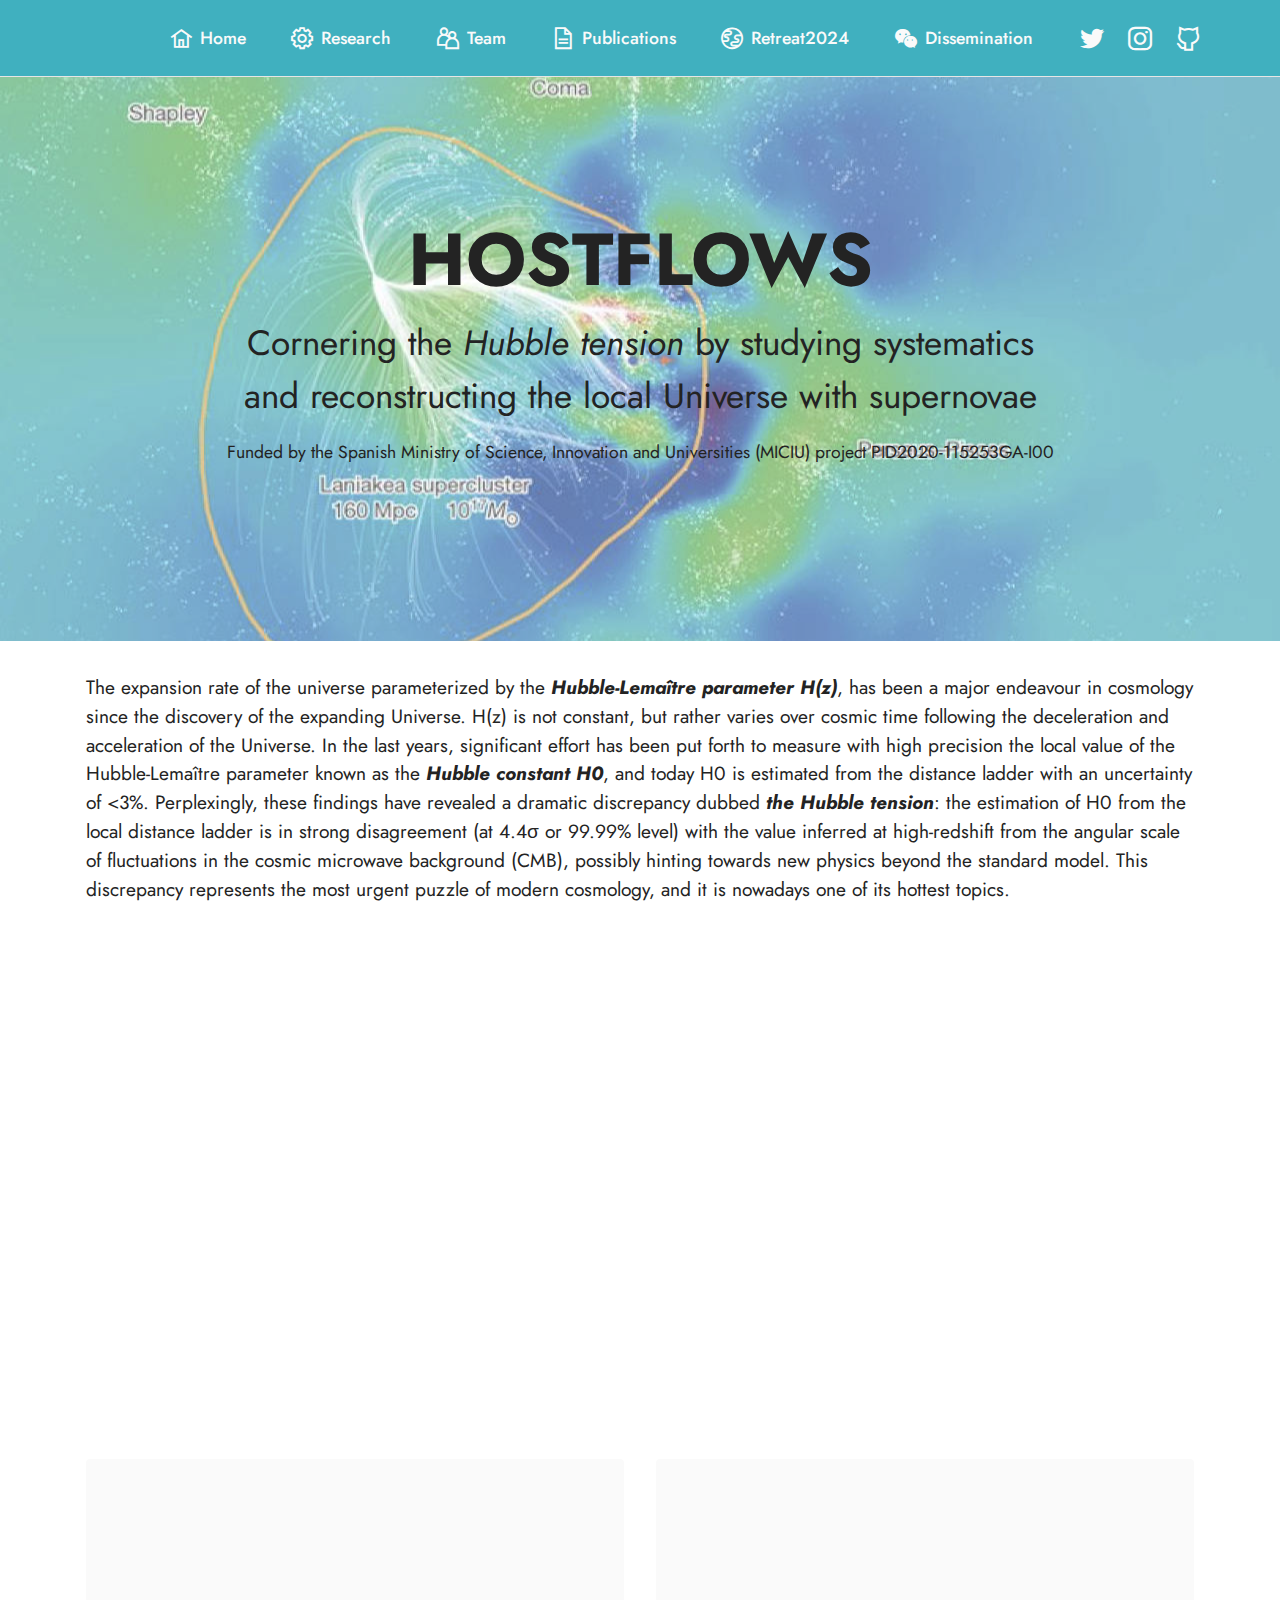
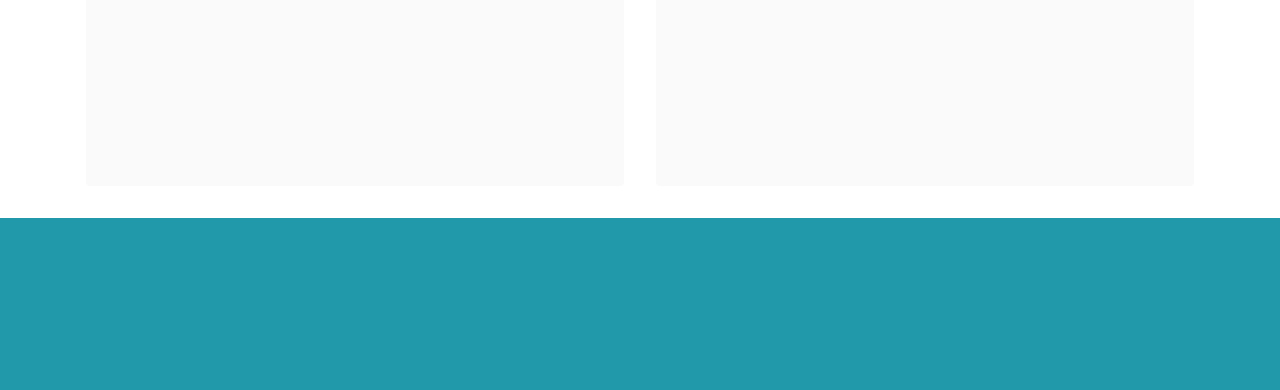
==== commit e5fb9fde: "web retreat" ====
--- a/index.html
+++ b/index.html
@@ -201,7 +201,8 @@
             </div>
         </div>
     </div>
-</section><section class=“display-7” style=“padding: 0;align-items: center;justify-content: center;flex-wrap: wrap;    align-content: center;display: flex;position: relative;height: 0rem;“><a href=“https://mobiri.se/2549836” style=“flex: 1 1;height: 0rem;position: absolute;width: 100%;z-index: 1;“></a><a style=“z-index:1” href=“https://mobirise.com/html-builder.html”></a></section><script src=“assets/bootstrap/js/bootstrap.bundle.min.js”></script>  <script src=“assets/parallax/jarallax.js”></script>  <script src=“assets/smoothscroll/smooth-scroll.js”></script>  <script src=“assets/ytplayer/index.js”></script>  <script src=“assets/dropdown/js/navbar-dropdown.js”></script>  <script src=“assets/mbr-tabs/mbr-tabs.js”></script>  <script src=“assets/theme/js/script.js”></script>  
+</section><section class="display-7" style="padding: 0;align-items: center;justify-content: center;flex-wrap: wrap;    align-content: center;display: flex;position: relative;height: 0rem;"><a href="https://mobiri.se/2549836" style="flex: 1 1;height: 0rem;position: absolute;width: 100%;z-index: 1;"><img alt="" style="height: 0rem;" src="[data-uri]"></a><p style="margin: 0;text-align: center;" class="display-7">&#8204;</p><a style="z-index:1" href="https://mobirise.com/builder/ai-website-creator.html"></a></section><script src="assets/bootstrap/js/bootstrap.bundle.min.js"></script>  <script src="assets/parallax/jarallax.js"></script>  <script src="assets/smoothscroll/smooth-scroll.js"></script>  <script src="assets/ytplayer/index.js"></script>  <script src="assets/dropdown/js/navbar-dropdown.js"></script>  <script src="assets/theme/js/script.js"></script>  
+  
   
  <div id="scrollToTop" class="scrollToTop mbr-arrow-up"><a style="text-align: center;"><i class="mbr-arrow-up-icon mbr-arrow-up-icon-cm cm-icon cm-icon-smallarrow-up"></i></a></div>
     <input name="animation" type="hidden">
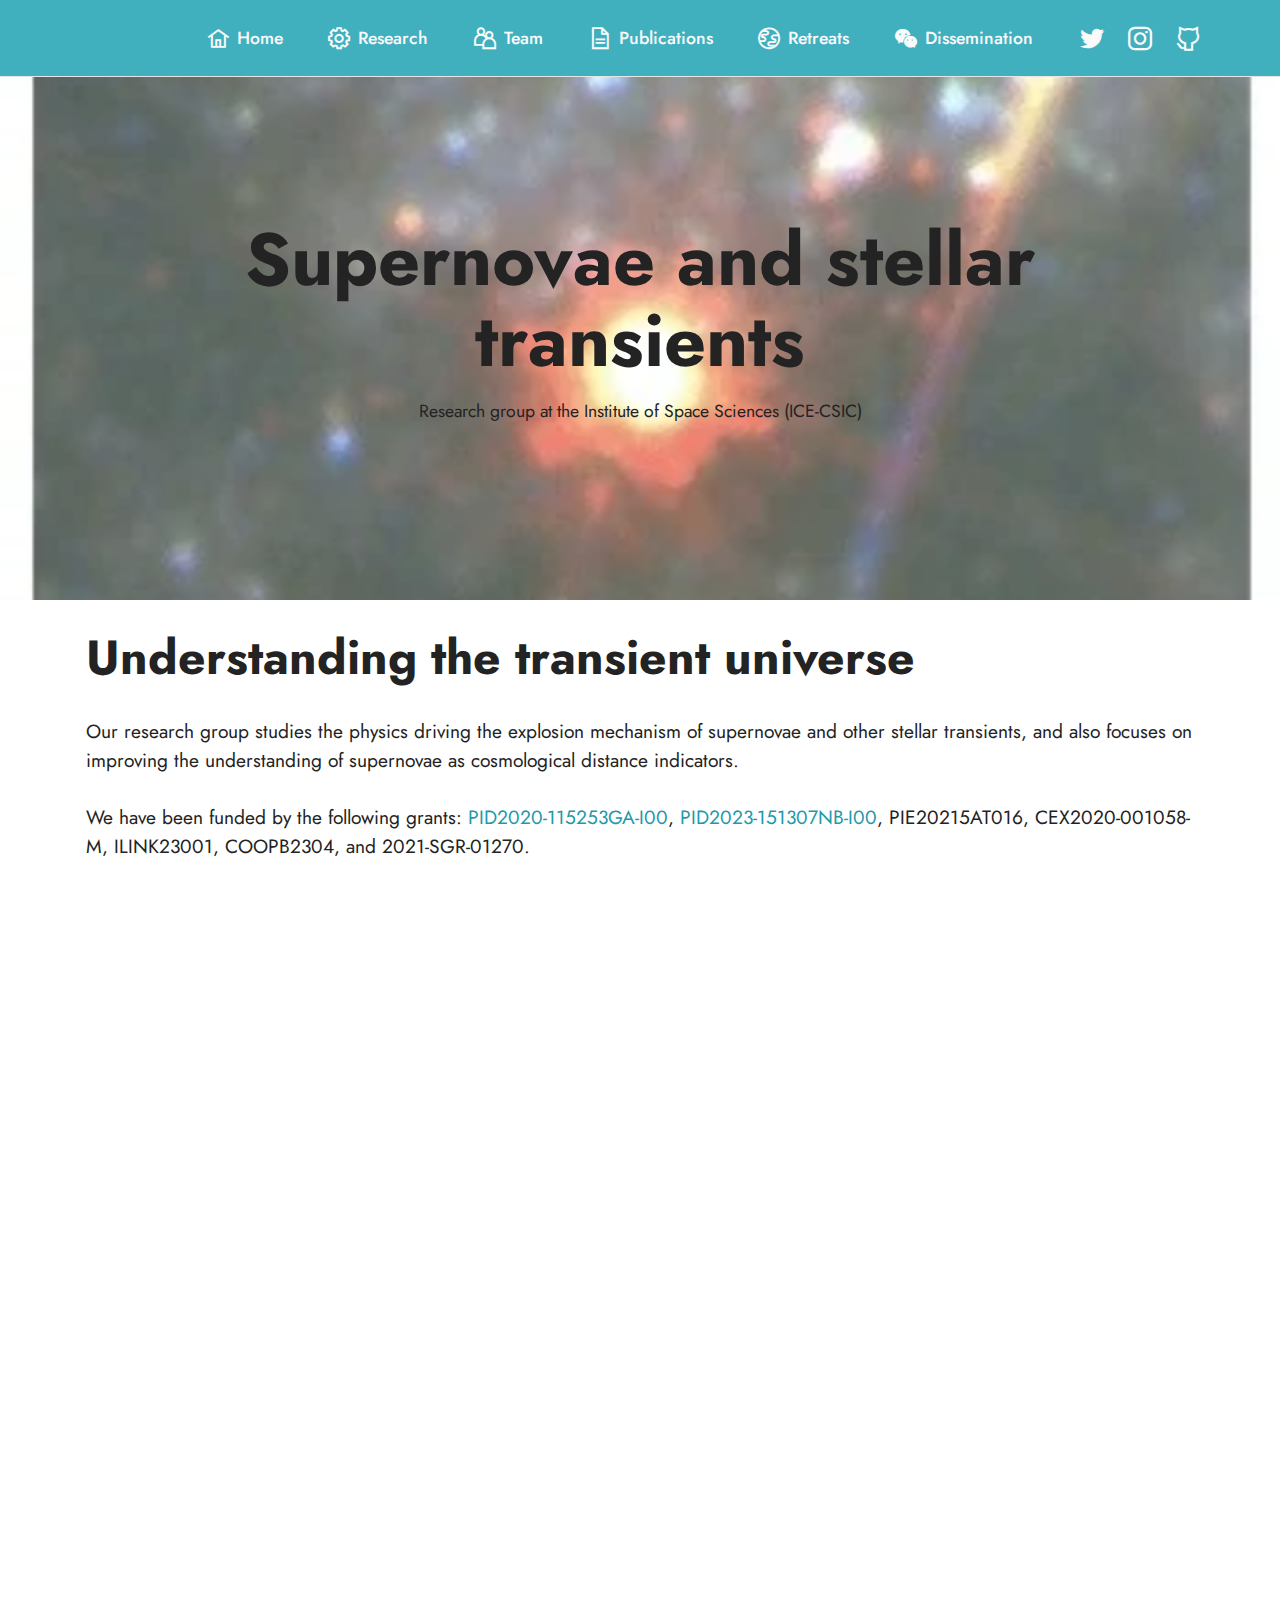
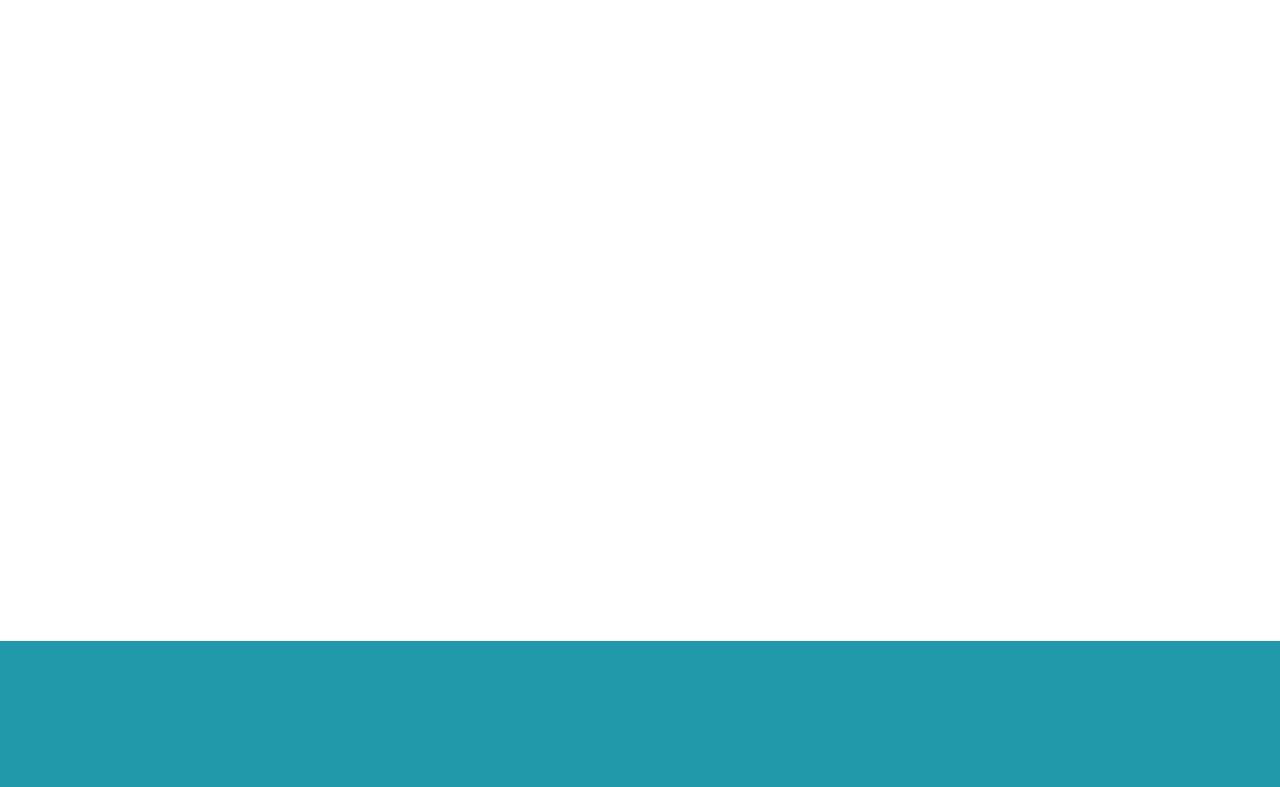
==== commit c82393d1: "Update 2025" ====
--- a/index.html
+++ b/index.html
@@ -8,13 +8,13 @@
   <meta name="twitter:card" content="summary_large_image"/>
   <meta name="twitter:image:src" content="">
   <meta property="og:image" content="">
-  <meta name="twitter:title" content="Hostflows">
+  <meta name="twitter:title" content="SNICE">
   <meta name="viewport" content="width=device-width, initial-scale=1, minimum-scale=1">
   <link rel="shortcut icon" href="assets/images/210022401-323435589428590-2045429454813105578-n-128x128.png" type="image/x-icon">
-  <meta name="description" content="">
+  <meta name="description" content="Supernova and stellar transients research group at ICE-CSIC">
   
   
-  <title>Hostflows</title>
+  <title>SNICE</title>
   <link rel="stylesheet" href="assets/web/assets/mobirise-icons2/mobirise2.css">
   <link rel="stylesheet" href="assets/bootstrap/css/bootstrap.min.css">
   <link rel="stylesheet" href="assets/bootstrap/css/bootstrap-grid.min.css">
@@ -52,7 +52,7 @@
             </button>
             <div class="collapse navbar-collapse" id="navbarSupportedContent">
                 <ul class="navbar-nav nav-dropdown nav-right navbar-nav-top-padding" data-app-modern-menu="true"><li class="nav-item"><a class="nav-link link text-white text-primary display-4" href="index.html"><span class="mobi-mbri mobi-mbri-home mbr-iconfont mbr-iconfont-btn"></span>Home</a></li><li class="nav-item"><a class="nav-link link text-white text-primary display-4" href="research.html"><span class="mobi-mbri mobi-mbri-setting mbr-iconfont mbr-iconfont-btn"></span>Research</a></li><li class="nav-item"><a class="nav-link link text-white text-primary display-4" href="team.html"><span class="mobi-mbri mobi-mbri-users mbr-iconfont mbr-iconfont-btn"></span>Team</a></li><li class="nav-item"><a class="nav-link link text-white text-primary display-4" href="publications.html"><span class="mobi-mbri mobi-mbri-file mbr-iconfont mbr-iconfont-btn"></span>Publications</a></li>
-                    <li class="nav-item"><a class="nav-link link text-white text-primary display-4" href="retreat2024.html"><span class="mobi-mbri mobi-mbri-globe mbr-iconfont mbr-iconfont-btn"></span>Retreat2024</a></li><li class="nav-item"><a class="nav-link link text-white text-primary display-4" href="dissemination.html"><span class="socicon socicon-wechat mbr-iconfont mbr-iconfont-btn"></span>Dissemination</a></li></ul>
+                    <li class="nav-item"><a class="nav-link link text-white text-primary display-4" href="retreats.html"><span class="mobi-mbri mobi-mbri-globe mbr-iconfont mbr-iconfont-btn"></span>Retreats</a></li><li class="nav-item"><a class="nav-link link text-white text-primary display-4" href="dissemination.html"><span class="socicon socicon-wechat mbr-iconfont mbr-iconfont-btn"></span>Dissemination</a></li></ul>
                 <div class="icons-menu">
                     <a class="iconfont-wrapper" href="https://twitter.com/hostflows" target="_blank">
                         <span class="p-2 mbr-iconfont socicon-twitter socicon"></span>
@@ -60,7 +60,7 @@
                     <a class="iconfont-wrapper" href="https://www.instagram.com/hostflows" target="_blank">
                         <span class="p-2 mbr-iconfont socicon-instagram socicon"></span>
                     </a>
-                    <a class="iconfont-wrapper" href="https://github.com/HOSTFLOWS" target="_blank">
+                    <a class="iconfont-wrapper" href="https://github.com/SN-ICE" target="_blank">
                         <span class="p-2 mbr-iconfont mobi-mbri-github mobi-mbri"></span>
                     </a>
                     
@@ -81,9 +81,9 @@
     <div class="align-center container-fluid">
         <div class="row justify-content-center">
             <div class="col-12 col-lg-11">
-                <h1 class="mbr-section-title mbr-fonts-style mb-3 display-1"><strong>HOSTFLOWS</strong></h1>
-                <h2 class="mbr-section-title mbr-fonts-style mb-3 display-5">Cornering the <em>Hubble tension</em>&nbsp;by studying systematics<div>and reconstructing the local Universe with supernovae</div></h2>
-                <p class="mbr-text mbr-fonts-style display-4">Funded by the Spanish Ministry of Science, Innovation and Universities (MICIU) project PID2020-115253GA-I00<br></p>
+                <h1 class="mbr-section-title mbr-fonts-style mb-3 display-1"><strong>Supernovae and stellar transients</strong></h1>
+                
+                <p class="mbr-text mbr-fonts-style display-4">Research group at the Institute of Space Sciences (ICE-CSIC)<br></p>
                 
             </div>
         </div>
@@ -95,9 +95,9 @@
     <div class="container">
         <div class="row justify-content-center">
             <div class="col-md-12 col-lg-12">
+                <h3 class="mbr-section-title mbr-fonts-style mb-4 display-2"><strong>Understanding the transient universe</strong></h3>
                 
-                
-                <p class="mbr-text mbr-fonts-style display-7">The expansion rate of the universe parameterized by the <strong><em>Hubble-Lemaître parameter H(z)</em></strong>, has been a major endeavour in cosmology since the discovery of the expanding Universe. H(z) is not constant, but rather varies over cosmic time following the deceleration and acceleration of the Universe. In the last years, significant effort has been put forth to measure with high precision the local value of the Hubble-Lemaître parameter known as the <em><strong>Hubble constant H0</strong></em>, and today H0 is estimated from the distance ladder with an uncertainty of &lt;3%. Perplexingly, these findings have revealed a dramatic discrepancy dubbed <em><strong>the Hubble tension</strong></em>: the estimation of H0 from the local distance ladder is in strong disagreement (at 4.4σ or 99.99% level) with the value inferred at high-redshift from the angular scale of fluctuations in the cosmic microwave background (CMB), possibly hinting towards new physics beyond the standard model. This discrepancy represents the most urgent puzzle of modern cosmology, and it is nowadays one of its hottest topics.</p>
+                <p class="mbr-text mbr-fonts-style display-7">Our research group studies the physics driving the explosion mechanism of supernovae and other stellar transients, and also focuses on improving the understanding of supernovae as cosmological distance indicators.<br><br>We have been funded by the following grants:&nbsp;<a href="hostflows.html" class="text-primary">PID2020-115253GA-I00</a>, <a href="page9.html" class="text-primary">PID2023-151307NB-I00</a>, PIE20215AT016, CEX2020-001058-M, ILINK23001, COOPB2304, and 2021-SGR-01270.</p>
             </div>
         </div>
     </div>
@@ -109,48 +109,22 @@
         <div class="row justify-content-center">
             <div class="col-12 col-md-12">
                 <blockquote>
-                
-                <p class="mbr-text mbr-fonts-style display-4">HOSTFLOWS aims to advance towards solving of this tension from two different perspectives:<br><br>- performing an unprecedented <strong><em>study of the</em></strong> <strong><em>local environments of nearby standard candles</em></strong>. With an exquisite sample of hundreds of nearby galaxies, home to distance beacons and observed with multi-wavelength photometry, integral-field spectroscopy (IFS) and polarimetry, together with novel astrostatistical techniques, we will map their local properties like metallicity, stellar age and mass, and dust extinction to constrain the effects in distance estimation and in the determination of the current expansion of the universe H0.<br><br>- extending upon the seminal efforts of peculiar velocities, we aim to <strong><em>reconstruct the panorama of our supercluster Laniakea</em></strong> by studying cosmic flows using type Ia supernovae (SNe Ia) in the near- infrared (NIR). We intend to advance peculiar velocity studies with the addition of systematic-limited SNe Ia distances. In doing so, we will provide a sorely needed roadmap and means to expand the cosmography of the local universe and ultimately make accurate local measurements of H0 and the growth rate of cosmic structure parametrized by fσ8. Our findings will serve as a crucial cross-check to future ground/space-based galaxy and weak lensing surveys of the matter power spectrum at an insignificant fraction of the cost.</p></blockquote>
+                <h5 class="mbr-section-title mbr-fonts-style mb-2 display-7"><strong>Behind the explosions and beyond our galaxy</strong></h5>
+                <p class="mbr-text mbr-fonts-style display-4"><br>Supernovae are very energetic explosions and the end-point of stellar evolution. They trigger star formation and are the main drivers of chemical enrichment of the interstellar medium (ISM) in galaxies. By doing a continuous follow-up of these phenomena, we are able to understand the main classes of supernovae, explore sub-classes and other extreme events. In addition, the environment in which they explode contains valuable information about their stellar evolution, which gets imprinted in their light curves. Furthermore, IFS of supernova remnants is also used to study the after-math of these explosions by measuring the chemical composition and dynamics.<br><br>A subset of these stellar transients, known as Type Ia supernovae (SNe Ia), are excellent distance indicators, providing a competitive method to test the current standard cosmological model of the Universe. However, the physics that drives the explosion mechanism of SNe Ia, together with the stellar progenitors of these phenomena, are still not well understood and remain as some of the most important unanswered questions in astrophysics today.</p></blockquote>
             </div>
         </div>
     </div>
 </section>
 
-<section data-bs-version="5.1" class="gallery3 cid-sERQNnxrqt" id="gallery3-27">
-    
+<section data-bs-version="5.1" class="content7 cid-uzXNqH5YV2" id="content7-64">
     
     <div class="container">
-        
-        <div class="row mt-4">
-            
-            <div class="item features-image сol-12 col-md-6 col-lg-6 active">
-                <div class="item-wrapper">
-                    <div class="item-img">
-                        <a href="https://open.spotify.com/episode/7AtHAynWP4HAJPviYRCXnH?go=1&utm_source=embed_v3&t=0&nd=1" target="_blank"><img src="assets/images/asassn-14dd-centers-2-737x700.png" data-slide-to="0" data-bs-slide-to="0" alt=""></a>
-                    </div>
-                    <div class="item-content">
-                        <h5 class="item-title mbr-fonts-style display-7"><strong>Integral Field Spectroscopy of supernova host galaxies</strong></h5>
-                        
-                        <p class="mbr-text mbr-fonts-style mt-3 display-7"><em>Synthetic r-band image obtained by convoluting the filter transmission with the IFS spectra. Red circles correspond to apertures of 1 to 5 squared kpc centered at SN locations; the blue circle is the galaxy core; yellow dots are objects catalogued in the SDSS catalogue.</em><a href="https://amusing-muse.github.io/" class="text-info text-primary" target="_blank">&nbsp;More info...</a></p>
-                    </div>
-                    
-                </div>
-            </div><div class="item features-image сol-12 col-md-6 col-lg-6">
-                <div class="item-wrapper">
-                    <div class="item-img">
-                        <img src="assets/images/screenshot-2021-09-23-at-16.45.46-666x612.png" alt="" data-slide-to="1" data-bs-slide-to="1">
-                    </div>
-                    <div class="item-content">
-                        <h5 class="item-title mbr-fonts-style display-7">
-                            <strong>Near-infrared imaging of type Ia supernovae</strong></h5>
-                        
-                        <p class="mbr-text mbr-fonts-style mt-3 display-7"><em>J-band image of the filed where type Ia SN 2021pfs occurred obtained with the OMEGA2000 camera mounted to the 3.5m telescope at the Calar Alto observatory.&nbsp;</em><a href="https://flows.phys.au.dk/" class="text-info text-primary" target="_blank">More info...</a></p>
-                    </div>
-                    
-                </div>
+        <div class="row justify-content-center">
+            <div class="col-12 col-md-12">
+                <blockquote>
+                <h5 class="mbr-section-title mbr-fonts-style mb-2 display-7"><strong>Focus</strong></h5>
+                <p class="mbr-text mbr-fonts-style display-4">Our main research lines are:<br><br>- Characterize the local environment of SN host galaxies using integral field spectroscopy (IFS). We lead the <a href="https://github.com/lgalbany/pisco" class="text-primary">PMAS/PPak Integral-field Supernova Hosts Compilation (PISCO)</a> and the <a href="https://amusing-muse.github.io/" class="text-primary">All-weather MUse Supernova Integral-field of Nearby Galaxies (AMUSING)</a>, which have put together observations of more than 1500 SN hosts.<br><br>- Study the family of peculiar subluminous (91bg-like) type Ia SNe, their progenitors, environments, and explosion mechanisms.<br><br>- Develop type II SN cosmology and prepare forecasts for the LSST from simulations using different cadences, providing independent measurements of the local expansion rate of the Universe.<br><br>- Type Ia SN cosmology in the near infrared (NIR). Currently compiling NIR observations of ZTF discovered SNe Ia in the Hubble flow (z&gt;0.01) to put independent constraints on the Hubble constant (H0).<br><br>- Constrain on the local growth of structure, parameterized by fσ8, using NIR observations of nearby SNe Ia. Reconstruct the distribution of dark matter and the panorama of our supercluster Laniakea, to test the standard and other alternative cosmological models.<br><br>We are members of several international collaborations that are obtaining most of the photometric and spectroscopic observations of transient objects, such as the extended <a href="https://www.pessto.org/" class="text-primary">Public ESO Spectroscopic Survey of Transient Objects + (ePESSTO+)</a>, the Nordic-optical-telescope Un-biased Transient Survey (NUTS2), the <a href="https://csp.obs.carnegiescience.edu/" class="text-primary">Carnegie Supernova Project (CSP)</a> and the <a href="https://poise.obs.carnegiescience.edu/" class="text-primary">Precision Observations of Infant SUpernova Explosions (POISE)</a>, the Global Supernova Project (GSP), the <a href="http://www.engrave-eso.org/" class="text-primary">Electromagnetic counterparts of gravitational wave sources at the Very Large Telescope (ENGRAVE)</a>, and the Keck Infrared Transient Survey (KITS).<br><br>We are also members of other international collaborations aiming in using type Ia supernovae (SNe Ia) for cosmological analyses: the <a href="https://www.darkenergysurvey.org/" class="text-primary">Dark Energy Survey (DES)</a>, the <a href="http://desi.lbl.gov/" class="text-primary">Dark Energy Spectroscopic Instrument (DESI)</a>, the Nancy Grace Roman Space Telescope supernova Science Investigation Team (SIT), the <a href="https://lsstdesc.org/" class="text-primary">Dark Energy Science Collaboration (DESC)</a> of the <a href="https://www.lsst.org/" class="text-primary">Legacy Survey of Space and Time (LSST)</a>.</p></blockquote>
             </div>
-            
-            
         </div>
     </div>
 </section>
@@ -195,14 +169,12 @@
                     </div></div>
             </div>
             <div class="row row-copirayt">
-                <p class="mbr-text mb-0 mbr-fonts-style mbr-white align-center display-4"><em>
-                    Funded by the Spanish Ministry of Science, Innovation and Universities (MICIU) project PID2020-115253GA-I00
-                </em></p>
+                <p class="mbr-text mb-0 mbr-fonts-style mbr-white align-center display-4"></p>
             </div>
         </div>
     </div>
 </section><section class="display-7" style="padding: 0;align-items: center;justify-content: center;flex-wrap: wrap;    align-content: center;display: flex;position: relative;height: 0rem;"><a href="https://mobiri.se/2549836" style="flex: 1 1;height: 0rem;position: absolute;width: 100%;z-index: 1;"><img alt="" style="height: 0rem;" src="[data-uri]"></a><p style="margin: 0;text-align: center;" class="display-7">&#8204;</p><a style="z-index:1" href="https://mobirise.com/builder/ai-website-creator.html"></a></section><script src="assets/bootstrap/js/bootstrap.bundle.min.js"></script>  <script src="assets/parallax/jarallax.js"></script>  <script src="assets/smoothscroll/smooth-scroll.js"></script>  <script src="assets/ytplayer/index.js"></script>  <script src="assets/dropdown/js/navbar-dropdown.js"></script>  <script src="assets/theme/js/script.js"></script>  
-  
+
   
  <div id="scrollToTop" class="scrollToTop mbr-arrow-up"><a style="text-align: center;"><i class="mbr-arrow-up-icon mbr-arrow-up-icon-cm cm-icon cm-icon-smallarrow-up"></i></a></div>
     <input name="animation" type="hidden">
--- a/assets/mobirise/css/mbr-additional.css
+++ b/assets/mobirise/css/mbr-additional.css
@@ -99,7 +99,7 @@
   border-radius: 4px;
 }
 .bg-primary {
-  background-color: #ff9966 !important;
+  background-color: #2299aa !important;
 }
 .bg-success {
   background-color: #e43f3f !important;
@@ -115,8 +115,8 @@
 }
 .btn-primary,
 .btn-primary:active {
-  background-color: #ff9966 !important;
-  border-color: #ff9966 !important;
+  background-color: #2299aa !important;
+  border-color: #2299aa !important;
   color: #ffffff !important;
   box-shadow: 0 2px 2px 0 rgba(0, 0, 0, 0.2);
 }
@@ -125,15 +125,15 @@
 .btn-primary.focus,
 .btn-primary.active {
   color: #ffffff !important;
-  background-color: #ff5f0f !important;
-  border-color: #ff5f0f !important;
+  background-color: #145862 !important;
+  border-color: #145862 !important;
   box-shadow: 0 2px 5px 0 rgba(0, 0, 0, 0.2);
 }
 .btn-primary.disabled,
 .btn-primary:disabled {
   color: #ffffff !important;
-  background-color: #ff5f0f !important;
-  border-color: #ff5f0f !important;
+  background-color: #145862 !important;
+  border-color: #145862 !important;
 }
 .btn-secondary,
 .btn-secondary:active {
@@ -292,23 +292,23 @@
 .btn-primary-outline,
 .btn-primary-outline:active {
   background-color: transparent !important;
-  border-color: #ff9966;
-  color: #ff9966;
+  border-color: #2299aa;
+  color: #2299aa;
 }
 .btn-primary-outline:hover,
 .btn-primary-outline:focus,
 .btn-primary-outline.focus,
 .btn-primary-outline.active {
-  color: #ff5f0f !important;
+  color: #145862 !important;
   background-color: transparent!important;
-  border-color: #ff5f0f !important;
+  border-color: #145862 !important;
   box-shadow: none!important;
 }
 .btn-primary-outline.disabled,
 .btn-primary-outline:disabled {
   color: #ffffff !important;
-  background-color: #ff9966 !important;
-  border-color: #ff9966 !important;
+  background-color: #2299aa !important;
+  border-color: #2299aa !important;
 }
 .btn-secondary-outline,
 .btn-secondary-outline:active {
@@ -458,7 +458,7 @@
   border-color: #fafafa !important;
 }
 .text-primary {
-  color: #ff9966 !important;
+  color: #2299aa !important;
 }
 .text-secondary {
   color: #ff6666 !important;
@@ -484,7 +484,7 @@
 a.text-primary:hover,
 a.text-primary:focus,
 a.text-primary.active {
-  color: #ff5500 !important;
+  color: #114c55 !important;
 }
 a.text-secondary:hover,
 a.text-secondary:focus,
@@ -535,7 +535,7 @@
   background-position: 0px 1.2em;
 }
 .nav-tabs .nav-link.active {
-  color: #ff9966;
+  color: #2299aa;
 }
 .nav-tabs .nav-link:not(.active) {
   color: #232323;
@@ -559,8 +559,8 @@
   border-radius: 100px !important;
 }
 .mbr-gallery-filter li.active .btn {
-  background-color: #ff9966;
-  border-color: #ff9966;
+  background-color: #2299aa;
+  border-color: #2299aa;
   color: #ffffff;
 }
 .mbr-gallery-filter li.active .btn:focus {
@@ -571,11 +571,11 @@
 }
 a,
 a:hover {
-  color: #ff9966;
+  color: #2299aa;
 }
 .mbr-plan-header.bg-primary .mbr-plan-subtitle,
 .mbr-plan-header.bg-primary .mbr-plan-price-desc {
-  color: #ffffff;
+  color: #6ad2e1;
 }
 .mbr-plan-header.bg-success .mbr-plan-subtitle,
 .mbr-plan-header.bg-success .mbr-plan-price-desc {
@@ -609,7 +609,7 @@
 .form-control:hover,
 .form-control:focus {
   box-shadow: rgba(0, 0, 0, 0.07) 0px 1px 1px 0px, rgba(0, 0, 0, 0.07) 0px 1px 3px 0px, rgba(0, 0, 0, 0.03) 0px 0px 0px 1px;
-  border-color: #ff9966 !important;
+  border-color: #2299aa !important;
 }
 .form-control:-webkit-input-placeholder {
   font-family: 'Jost', sans-serif;
@@ -621,7 +621,7 @@
   font-size: 1.375rem;
 }
 blockquote {
-  border-color: #ff9966;
+  border-color: #2299aa;
 }
 /* Forms */
 .mbr-form .input-group-btn a.btn {
@@ -639,14 +639,14 @@
 }
 .jq-selectbox li:hover,
 .jq-selectbox li.selected {
-  background-color: #ff9966;
+  background-color: #2299aa;
   color: #ffffff;
 }
 .jq-number__spin {
   transition: 0.25s ease;
 }
 .jq-number__spin:hover {
-  border-color: #ff9966;
+  border-color: #2299aa;
 }
 .jq-selectbox .jq-selectbox__trigger-arrow,
 .jq-number__spin.minus:after,
@@ -658,14 +658,14 @@
 .jq-selectbox:hover .jq-selectbox__trigger-arrow,
 .jq-number__spin.minus:hover:after,
 .jq-number__spin.plus:hover:after {
-  border-top-color: #ff9966;
-  border-bottom-color: #ff9966;
+  border-top-color: #2299aa;
+  border-bottom-color: #2299aa;
 }
 .xdsoft_datetimepicker .xdsoft_calendar td.xdsoft_default,
 .xdsoft_datetimepicker .xdsoft_calendar td.xdsoft_current,
 .xdsoft_datetimepicker .xdsoft_timepicker .xdsoft_time_box > div > div.xdsoft_current {
-  color: #000000 !important;
-  background-color: #ff9966 !important;
+  color: #ffffff !important;
+  background-color: #2299aa !important;
   box-shadow: none !important;
 }
 .xdsoft_datetimepicker .xdsoft_calendar td:hover,
@@ -696,7 +696,7 @@
   top: 50%;
   left: 50%;
   transform: translateX(-50%) translateY(-50%);
-  background-image: url("data:image/svg+xml;charset=UTF-8,%3csvg width='32' height='32' viewBox='0 0 64 64' xmlns='http://www.w3.org/2000/svg' stroke='%23ff9966' %3e%3cg fill='none' fill-rule='evenodd'%3e%3cg transform='translate(16 16)' stroke-width='2'%3e%3ccircle stroke-opacity='.5' cx='16' cy='16' r='16'/%3e%3cpath d='M32 16c0-9.94-8.06-16-16-16'%3e%3canimateTransform attributeName='transform' type='rotate' from='0 16 16' to='360 16 16' dur='1s' repeatCount='indefinite'/%3e%3c/path%3e%3c/g%3e%3c/g%3e%3c/svg%3e");
+  background-image: url("data:image/svg+xml;charset=UTF-8,%3csvg width='32' height='32' viewBox='0 0 64 64' xmlns='http://www.w3.org/2000/svg' stroke='%232299aa' %3e%3cg fill='none' fill-rule='evenodd'%3e%3cg transform='translate(16 16)' stroke-width='2'%3e%3ccircle stroke-opacity='.5' cx='16' cy='16' r='16'/%3e%3cpath d='M32 16c0-9.94-8.06-16-16-16'%3e%3canimateTransform attributeName='transform' type='rotate' from='0 16 16' to='360 16 16' dur='1s' repeatCount='indefinite'/%3e%3c/path%3e%3c/g%3e%3c/g%3e%3c/svg%3e");
 }
 section.lazy-placeholder:after {
   opacity: 0.5;
@@ -710,7 +710,7 @@
 .cid-s48MCQYojq {
   padding-top: 10rem;
   padding-bottom: 10rem;
-  background-image: url("../../../assets/images/blog-hero-supercluster-design-part-1-1280x720.jpg");
+  background-image: url("../../../assets/images/vi-e74d7399.webp");
 }
 .cid-s48MCQYojq .mbr-section-title {
   text-align: center;
@@ -731,6 +731,9 @@
   padding-top: 2rem;
   padding-bottom: 1rem;
   background-color: #ffffff;
+}
+.cid-sEJi1MG95F .mbr-text {
+  text-align: left;
 }
 .cid-s48OLK6784 {
   z-index: 1000;
@@ -766,7 +769,7 @@
 }
 .cid-s48OLK6784 .dropdown-item:hover,
 .cid-s48OLK6784 .dropdown-item:focus {
-  background: #ff9966 !important;
+  background: #2299aa !important;
   color: white !important;
 }
 .cid-s48OLK6784 .nav-dropdown .link {
@@ -1083,60 +1086,23 @@
   text-align: left;
   color: #000000;
 }
-.cid-sERQNnxrqt {
+.cid-uzXNqH5YV2 {
   padding-top: 0rem;
   padding-bottom: 0rem;
   background-color: #ffffff;
 }
-.cid-sERQNnxrqt img,
-.cid-sERQNnxrqt .item-img {
-  width: 100%;
-}
-.cid-sERQNnxrqt .item:focus,
-.cid-sERQNnxrqt span:focus {
-  outline: none;
-}
-.cid-sERQNnxrqt .item {
-  cursor: pointer;
-  margin-bottom: 2rem;
-}
-.cid-sERQNnxrqt .item-wrapper {
-  position: relative;
+.cid-uzXNqH5YV2 blockquote {
+  border-color: #2299aa;
   border-radius: 4px;
-  background: #fafafa;
-  height: 100%;
-  display: flex;
-  flex-flow: column nowrap;
-}
-@media (min-width: 992px) {
-  .cid-sERQNnxrqt .item-wrapper .item-content {
-    padding: 2rem;
-  }
-}
-@media (max-width: 991px) {
-  .cid-sERQNnxrqt .item-wrapper .item-content {
-    padding: 1rem;
-  }
-}
-.cid-sERQNnxrqt .mbr-section-btn {
-  margin-top: auto !important;
-}
-.cid-sERQNnxrqt .mbr-section-title {
-  color: #232323;
-}
-.cid-sERQNnxrqt .mbr-text,
-.cid-sERQNnxrqt .mbr-section-btn {
+  background-color: #fafafa;
+}
+.cid-uzXNqH5YV2 .mbr-text {
   text-align: left;
-}
-.cid-sERQNnxrqt .item-title {
-  text-align: left;
-}
-.cid-sERQNnxrqt .item-subtitle {
-  text-align: center;
+  color: #000000;
 }
 .cid-sFCpTfPV45 {
   padding-top: 2rem;
-  padding-bottom: 2rem;
+  padding-bottom: 0rem;
   background-color: #2299aa;
 }
 .cid-sFCpTfPV45 .row-links {
@@ -1378,7 +1344,7 @@
 }
 .cid-sEGH4O45rt .dropdown-item:hover,
 .cid-sEGH4O45rt .dropdown-item:focus {
-  background: #ff9966 !important;
+  background: #2299aa !important;
   color: white !important;
 }
 .cid-sEGH4O45rt .nav-dropdown .link {
@@ -1807,7 +1773,7 @@
 }
 .cid-sEGIjbaSB0 .dropdown-item:hover,
 .cid-sEGIjbaSB0 .dropdown-item:focus {
-  background: #ff9966 !important;
+  background: #2299aa !important;
   color: white !important;
 }
 .cid-sEGIjbaSB0 .nav-dropdown .link {
@@ -2460,7 +2426,7 @@
 }
 .cid-sEGIknJyqB .dropdown-item:hover,
 .cid-sEGIknJyqB .dropdown-item:focus {
-  background: #ff9966 !important;
+  background: #2299aa !important;
   color: white !important;
 }
 .cid-sEGIknJyqB .nav-dropdown .link {
@@ -3153,7 +3119,7 @@
 }
 .cid-sEGIg8uxRv .dropdown-item:hover,
 .cid-sEGIg8uxRv .dropdown-item:focus {
-  background: #ff9966 !important;
+  background: #2299aa !important;
   color: white !important;
 }
 .cid-sEGIg8uxRv .nav-dropdown .link {
@@ -3456,75 +3422,6 @@
     left: -1rem;
   }
 }
-.cid-tEZpqJzEEI {
-  padding-top: 0rem;
-  padding-bottom: 2rem;
-  background: #fafafa;
-}
-.cid-tEZpqJzEEI .team-card {
-  margin-bottom: 2rem;
-  transition: all 0.3s;
-}
-.cid-tEZpqJzEEI .team-card:hover {
-  transform: translateY(-10px);
-}
-.cid-tEZpqJzEEI .card-wrap {
-  background: #ffffff;
-  border-radius: 4px;
-}
-@media (max-width: 991px) {
-  .cid-tEZpqJzEEI .card-wrap {
-    margin-bottom: 2rem;
-  }
-}
-.cid-tEZpqJzEEI .card-wrap .image-wrap img {
-  width: 100%;
-}
-@media (min-width: 768px) {
-  .cid-tEZpqJzEEI .card-wrap .content-wrap {
-    padding: 2rem;
-  }
-}
-@media (max-width: 767px) {
-  .cid-tEZpqJzEEI .card-wrap .content-wrap {
-    padding: 1rem;
-  }
-}
-.cid-tEZpqJzEEI .social-row {
-  text-align: center;
-}
-.cid-tEZpqJzEEI .social-row .soc-item {
-  display: inline-block;
-  text-align: center;
-  border-radius: 50%;
-  margin-right: 0.6rem;
-  margin-bottom: 1rem;
-  padding: 0.5rem;
-  border: 2px solid #65c6d4;
-  transition: all 0.3s;
-}
-.cid-tEZpqJzEEI .social-row .soc-item .mbr-iconfont {
-  transition: all 0.3s;
-  display: flex;
-  justify-content: center;
-  align-content: center;
-  color: #65c6d4;
-  font-size: 1.5rem;
-}
-.cid-tEZpqJzEEI .social-row .soc-item:hover {
-  background-color: #65c6d4;
-}
-.cid-tEZpqJzEEI .social-row .soc-item:hover .mbr-iconfont {
-  color: #000000;
-}
-.cid-tEZpqJzEEI .card-title,
-.cid-tEZpqJzEEI .social-row {
-  color: #2299aa;
-}
-.cid-tEZpqJzEEI .mbr-role,
-.cid-tEZpqJzEEI .social-row {
-  color: #40b0bf;
-}
 .cid-tVupHitCoN {
   padding-top: 1rem;
   padding-bottom: 2rem;
@@ -3634,7 +3531,7 @@
 }
 .cid-u8PnVB9EG7 .mbr-section-title {
   text-align: center;
-  color: #65c6d4;
+  color: #2299aa;
 }
 .cid-u8PnVB9EG7 .mbr-text,
 .cid-u8PnVB9EG7 .mbr-section-btn {
@@ -3652,6 +3549,57 @@
   padding-top: 1rem;
   padding-bottom: 0rem;
   background-color: #ffffff;
+}
+.cid-uzXE17JKcH {
+  padding-top: 0rem;
+  padding-bottom: 0rem;
+  background-color: #fafafa;
+}
+.cid-uzXE17JKcH img,
+.cid-uzXE17JKcH .item-img {
+  width: 100%;
+}
+.cid-uzXE17JKcH .item:focus,
+.cid-uzXE17JKcH span:focus {
+  outline: none;
+}
+.cid-uzXE17JKcH .item {
+  cursor: pointer;
+  margin-bottom: 2rem;
+}
+.cid-uzXE17JKcH .item-wrapper {
+  position: relative;
+  border-radius: 4px;
+  background: #fafafa;
+  height: 100%;
+  display: flex;
+  flex-flow: column nowrap;
+}
+@media (min-width: 992px) {
+  .cid-uzXE17JKcH .item-wrapper .item-content {
+    padding: 2rem;
+  }
+}
+@media (max-width: 991px) {
+  .cid-uzXE17JKcH .item-wrapper .item-content {
+    padding: 1rem;
+  }
+}
+.cid-uzXE17JKcH .mbr-section-btn {
+  margin-top: auto !important;
+}
+.cid-uzXE17JKcH .mbr-section-title {
+  color: #232323;
+}
+.cid-uzXE17JKcH .mbr-text,
+.cid-uzXE17JKcH .mbr-section-btn {
+  text-align: left;
+}
+.cid-uzXE17JKcH .item-title {
+  text-align: left;
+}
+.cid-uzXE17JKcH .item-subtitle {
+  text-align: left;
 }
 .cid-u8PnVDNpSj {
   z-index: 1000;
@@ -3687,7 +3635,7 @@
 }
 .cid-u8PnVDNpSj .dropdown-item:hover,
 .cid-u8PnVDNpSj .dropdown-item:focus {
-  background: #ff9966 !important;
+  background: #2299aa !important;
   color: white !important;
 }
 .cid-u8PnVDNpSj .nav-dropdown .link {
@@ -4033,6 +3981,9 @@
 .cid-u8Pp7XwvAZ .row {
   justify-content: center;
 }
+.cid-u8Pp7XwvAZ H3 {
+  color: #2299aa;
+}
 .cid-u8Pp8OY9ki {
   padding-top: 6rem;
   padding-bottom: 6rem;
@@ -4087,6 +4038,9 @@
 .cid-u8Pp8OY9ki .mbr-text {
   color: #555555;
 }
+.cid-u8Pp8OY9ki .card-title {
+  color: #2299aa;
+}
 .cid-u8PpjRAKM2 {
   padding-top: 6rem;
   padding-bottom: 6rem;
@@ -4110,7 +4064,7 @@
 }
 .cid-u8PpjRAKM2 .nav-tabs {
   flex-wrap: wrap;
-  border-bottom: 1px solid #6592e6;
+  border-bottom: 1px solid #2299aa;
 }
 @media (max-width: 767px) {
   .cid-u8PpjRAKM2 .nav-item {
@@ -4125,7 +4079,7 @@
   border-radius: 0 !important;
 }
 .cid-u8PpjRAKM2 .nav-tabs .nav-link:not(.active) {
-  color: #000000;
+  color: #bbbbbb;
 }
 .cid-u8PpjRAKM2 .nav-tabs .nav-item {
   margin-right: 1.5rem;
@@ -4136,14 +4090,15 @@
   background-color: transparent;
 }
 .cid-u8PpjRAKM2 .nav-tabs .nav-link.active {
-  color: #6592e6;
-  border-bottom: 3px solid #6592e6;
+  color: #2299aa;
+  border-bottom: 3px solid #2299aa;
 }
 .cid-u8PpjRAKM2 H4 {
   text-align: center;
 }
 .cid-u8PpjRAKM2 H3 {
   text-align: center;
+  color: #2299aa;
 }
 .cid-u8PpeiZ7Hq {
   padding-top: 5rem;
@@ -4187,9 +4142,12 @@
 .cid-u8PpeiZ7Hq .google-map[data-state="loading"] [data-state-details] {
   display: none;
 }
+.cid-u8PpeiZ7Hq .mbr-section-title {
+  color: #2299aa;
+}
 .cid-u8PnVEUaZR {
   padding-top: 2rem;
-  padding-bottom: 2rem;
+  padding-bottom: 0rem;
   background-color: #2299aa;
 }
 .cid-u8PnVEUaZR .row-links {
@@ -4255,3 +4213,2066 @@
 .cid-u8PnVEUaZR .media-container-row .row-copirayt p {
   width: 100%;
 }
+.cid-uzXB8SuMfF {
+  padding-top: 7rem;
+  padding-bottom: 7rem;
+  background-image: url("../../../assets/images/mbr-1920x1276.jpg");
+}
+.cid-uzXB8SuMfF .mbr-section-title {
+  text-align: center;
+  color: #2299aa;
+}
+.cid-uzXB8SuMfF .mbr-text,
+.cid-uzXB8SuMfF .mbr-section-btn {
+  color: #40b0bf;
+  text-align: center;
+}
+@media (max-width: 991px) {
+  .cid-uzXB8SuMfF .mbr-section-title,
+  .cid-uzXB8SuMfF .mbr-section-btn,
+  .cid-uzXB8SuMfF .mbr-text {
+    text-align: center;
+  }
+}
+.cid-uzXB8SDmfb {
+  padding-top: 1rem;
+  padding-bottom: 0rem;
+  background-color: #ffffff;
+}
+.cid-uzXB8SKSoe {
+  z-index: 1000;
+  width: 100%;
+  position: relative;
+  min-height: 60px;
+}
+.cid-uzXB8SKSoe nav.navbar {
+  position: fixed;
+}
+.cid-uzXB8SKSoe .dropdown-item:before {
+  font-family: Moririse2 !important;
+  content: '\e966';
+  display: inline-block;
+  width: 0;
+  position: absolute;
+  left: 1rem;
+  top: 0.5rem;
+  margin-right: 0.5rem;
+  line-height: 1;
+  font-size: inherit;
+  vertical-align: middle;
+  text-align: center;
+  overflow: hidden;
+  transform: scale(0, 1);
+  transition: all 0.25s ease-in-out;
+}
+.cid-uzXB8SKSoe .dropdown-menu {
+  padding: 0;
+}
+.cid-uzXB8SKSoe .dropdown-item {
+  border-bottom: 1px solid #e6e6e6;
+}
+.cid-uzXB8SKSoe .dropdown-item:hover,
+.cid-uzXB8SKSoe .dropdown-item:focus {
+  background: #2299aa !important;
+  color: white !important;
+}
+.cid-uzXB8SKSoe .nav-dropdown .link {
+  padding: 0 0.3em !important;
+  margin: .667em 1em !important;
+}
+.cid-uzXB8SKSoe .nav-dropdown .link.dropdown-toggle::after {
+  margin-left: 0.5rem;
+  margin-top: 0.2rem;
+}
+.cid-uzXB8SKSoe .nav-link {
+  position: relative;
+}
+.cid-uzXB8SKSoe .container {
+  display: flex;
+  margin: auto;
+}
+.cid-uzXB8SKSoe .iconfont-wrapper {
+  color: #fafafa !important;
+  font-size: 1.5rem;
+  padding-right: .5rem;
+}
+.cid-uzXB8SKSoe .navbar-caption {
+  padding-right: 4rem;
+}
+.cid-uzXB8SKSoe .dropdown-menu,
+.cid-uzXB8SKSoe .navbar.opened {
+  background: #40b0bf !important;
+}
+.cid-uzXB8SKSoe .nav-item:focus,
+.cid-uzXB8SKSoe .nav-link:focus {
+  outline: none;
+}
+.cid-uzXB8SKSoe .dropdown .dropdown-menu .dropdown-item {
+  width: auto;
+  transition: all 0.25s ease-in-out;
+}
+.cid-uzXB8SKSoe .dropdown .dropdown-menu .dropdown-item::after {
+  right: 0.5rem;
+}
+.cid-uzXB8SKSoe .dropdown .dropdown-menu .dropdown-item .mbr-iconfont {
+  margin-left: -1.8rem;
+  padding-right: 1rem;
+  font-size: inherit;
+}
+.cid-uzXB8SKSoe .dropdown .dropdown-menu .dropdown-item .mbr-iconfont:before {
+  display: inline-block;
+  transform: scale(1, 1);
+  transition: all 0.25s ease-in-out;
+}
+.cid-uzXB8SKSoe .collapsed .dropdown-menu .dropdown-item:before {
+  display: none;
+}
+.cid-uzXB8SKSoe .collapsed .dropdown .dropdown-menu .dropdown-item {
+  padding: 0.235em 1.5em 0.235em 1.5em !important;
+  transition: none;
+  margin: 0 !important;
+}
+.cid-uzXB8SKSoe .navbar {
+  min-height: 77px;
+  transition: all .3s;
+  border-bottom: 1px solid transparent;
+  background: #40b0bf;
+}
+.cid-uzXB8SKSoe .navbar:not(.navbar-short) {
+  border-bottom: 1px solid #e6e6e6;
+}
+.cid-uzXB8SKSoe .navbar.opened {
+  transition: all .3s;
+}
+.cid-uzXB8SKSoe .navbar .dropdown-item {
+  padding: .5rem 1.8rem;
+}
+.cid-uzXB8SKSoe .navbar .navbar-logo img {
+  width: auto;
+}
+.cid-uzXB8SKSoe .navbar .navbar-collapse {
+  justify-content: flex-end;
+  z-index: 1;
+}
+.cid-uzXB8SKSoe .navbar.collapsed .nav-item .nav-link::before {
+  display: none;
+}
+.cid-uzXB8SKSoe .navbar.collapsed.opened .dropdown-menu {
+  top: 0;
+}
+.cid-uzXB8SKSoe .navbar.collapsed .dropdown-menu .dropdown-submenu {
+  left: 0 !important;
+}
+.cid-uzXB8SKSoe .navbar.collapsed .dropdown-menu .dropdown-item:after {
+  right: auto;
+}
+.cid-uzXB8SKSoe .navbar.collapsed .dropdown-menu .dropdown-toggle[data-toggle="dropdown-submenu"]:after {
+  margin-left: 0.5rem;
+  margin-top: 0.2rem;
+  border-top: 0.35em solid;
+  border-right: 0.35em solid transparent;
+  border-left: 0.35em solid transparent;
+  border-bottom: 0;
+  top: 55%;
+}
+.cid-uzXB8SKSoe .navbar.collapsed ul.navbar-nav li {
+  margin: auto;
+}
+.cid-uzXB8SKSoe .navbar.collapsed .dropdown-menu .dropdown-item {
+  padding: .25rem 1.5rem;
+  text-align: center;
+}
+.cid-uzXB8SKSoe .navbar.collapsed .icons-menu {
+  padding-left: 0;
+  padding-right: 0;
+  padding-top: .5rem;
+  padding-bottom: .5rem;
+}
+@media (max-width: 991px) {
+  .cid-uzXB8SKSoe .navbar .nav-item .nav-link::before {
+    display: none;
+  }
+  .cid-uzXB8SKSoe .navbar.opened .dropdown-menu {
+    top: 0;
+  }
+  .cid-uzXB8SKSoe .navbar .dropdown-menu .dropdown-submenu {
+    left: 0 !important;
+  }
+  .cid-uzXB8SKSoe .navbar .dropdown-menu .dropdown-item:after {
+    right: auto;
+  }
+  .cid-uzXB8SKSoe .navbar .dropdown-menu .dropdown-toggle[data-toggle="dropdown-submenu"]:after {
+    margin-left: 0.5rem;
+    margin-top: 0.2rem;
+    border-top: 0.35em solid;
+    border-right: 0.35em solid transparent;
+    border-left: 0.35em solid transparent;
+    border-bottom: 0;
+    top: 55%;
+  }
+  .cid-uzXB8SKSoe .navbar .navbar-logo img {
+    height: 3.8rem !important;
+  }
+  .cid-uzXB8SKSoe .navbar ul.navbar-nav li {
+    margin: auto;
+  }
+  .cid-uzXB8SKSoe .navbar .dropdown-menu .dropdown-item {
+    padding: .25rem 1.5rem !important;
+    text-align: center;
+  }
+  .cid-uzXB8SKSoe .navbar .navbar-brand {
+    flex-shrink: initial;
+    flex-basis: auto;
+    word-break: break-word;
+    padding-right: 2rem;
+  }
+  .cid-uzXB8SKSoe .navbar .navbar-toggler {
+    flex-basis: auto;
+  }
+  .cid-uzXB8SKSoe .navbar .icons-menu {
+    padding-left: 0;
+    padding-top: .5rem;
+    padding-bottom: .5rem;
+  }
+}
+.cid-uzXB8SKSoe .navbar.navbar-short {
+  min-height: 60px;
+}
+.cid-uzXB8SKSoe .navbar.navbar-short .navbar-logo img {
+  height: 3rem !important;
+}
+.cid-uzXB8SKSoe .navbar.navbar-short .navbar-brand {
+  padding: 0;
+}
+.cid-uzXB8SKSoe .navbar-brand {
+  flex-shrink: 0;
+  align-items: center;
+  margin-right: 0;
+  padding: 0;
+  transition: all .3s;
+  word-break: break-word;
+  z-index: 1;
+}
+.cid-uzXB8SKSoe .navbar-brand .navbar-caption {
+  line-height: inherit !important;
+}
+.cid-uzXB8SKSoe .navbar-brand .navbar-logo a {
+  outline: none;
+}
+.cid-uzXB8SKSoe .dropdown-item.active,
+.cid-uzXB8SKSoe .dropdown-item:active {
+  background-color: transparent;
+}
+.cid-uzXB8SKSoe .navbar-expand-lg .navbar-nav .nav-link {
+  padding: 0;
+}
+.cid-uzXB8SKSoe .nav-dropdown .link.dropdown-toggle {
+  margin-right: 1.667em;
+}
+.cid-uzXB8SKSoe .nav-dropdown .link.dropdown-toggle[aria-expanded="true"] {
+  margin-right: 0;
+  padding: 0.667em 1.667em;
+}
+.cid-uzXB8SKSoe .navbar.navbar-expand-lg .dropdown .dropdown-menu {
+  background: #40b0bf;
+}
+.cid-uzXB8SKSoe .navbar.navbar-expand-lg .dropdown .dropdown-menu .dropdown-submenu {
+  margin: 0;
+  left: 100%;
+}
+.cid-uzXB8SKSoe .navbar .dropdown.open > .dropdown-menu {
+  display: block;
+}
+.cid-uzXB8SKSoe ul.navbar-nav {
+  flex-wrap: wrap;
+}
+.cid-uzXB8SKSoe .navbar-buttons {
+  text-align: center;
+  min-width: 170px;
+}
+.cid-uzXB8SKSoe button.navbar-toggler {
+  outline: none;
+  width: 31px;
+  height: 20px;
+  cursor: pointer;
+  transition: all .2s;
+  position: relative;
+  align-self: center;
+}
+.cid-uzXB8SKSoe button.navbar-toggler .hamburger span {
+  position: absolute;
+  right: 0;
+  width: 30px;
+  height: 2px;
+  border-right: 5px;
+  background-color: currentColor;
+}
+.cid-uzXB8SKSoe button.navbar-toggler .hamburger span:nth-child(1) {
+  top: 0;
+  transition: all .2s;
+}
+.cid-uzXB8SKSoe button.navbar-toggler .hamburger span:nth-child(2) {
+  top: 8px;
+  transition: all .15s;
+}
+.cid-uzXB8SKSoe button.navbar-toggler .hamburger span:nth-child(3) {
+  top: 8px;
+  transition: all .15s;
+}
+.cid-uzXB8SKSoe button.navbar-toggler .hamburger span:nth-child(4) {
+  top: 16px;
+  transition: all .2s;
+}
+.cid-uzXB8SKSoe nav.opened .hamburger span:nth-child(1) {
+  top: 8px;
+  width: 0;
+  opacity: 0;
+  right: 50%;
+  transition: all .2s;
+}
+.cid-uzXB8SKSoe nav.opened .hamburger span:nth-child(2) {
+  transform: rotate(45deg);
+  transition: all .25s;
+}
+.cid-uzXB8SKSoe nav.opened .hamburger span:nth-child(3) {
+  transform: rotate(-45deg);
+  transition: all .25s;
+}
+.cid-uzXB8SKSoe nav.opened .hamburger span:nth-child(4) {
+  top: 8px;
+  width: 0;
+  opacity: 0;
+  right: 50%;
+  transition: all .2s;
+}
+.cid-uzXB8SKSoe .navbar-dropdown {
+  padding: .5rem 1rem;
+  position: fixed;
+}
+.cid-uzXB8SKSoe a.nav-link {
+  display: flex;
+  align-items: center;
+  justify-content: center;
+}
+.cid-uzXB8SKSoe .icons-menu {
+  flex-wrap: nowrap;
+  display: flex;
+  justify-content: center;
+  padding-left: 1rem;
+  padding-right: 1rem;
+  padding-top: 0.3rem;
+  text-align: center;
+}
+@media screen and (-ms-high-contrast: active), (-ms-high-contrast: none) {
+  .cid-uzXB8SKSoe .navbar {
+    height: 77px;
+  }
+  .cid-uzXB8SKSoe .navbar.opened {
+    height: auto;
+  }
+  .cid-uzXB8SKSoe .nav-item .nav-link:hover::before {
+    width: 175%;
+    max-width: calc(100% + 2rem);
+    left: -1rem;
+  }
+}
+.cid-uzXB8SYWD8 {
+  padding-top: 4rem;
+  padding-bottom: 4rem;
+  background-color: #ffffff;
+}
+.cid-uzXB8SYWD8 .mbr-fallback-image.disabled {
+  display: none;
+}
+.cid-uzXB8SYWD8 .mbr-fallback-image {
+  display: block;
+  background-size: cover;
+  background-position: center center;
+  width: 100%;
+  height: 100%;
+  position: absolute;
+  top: 0;
+}
+.cid-uzXB8SYWD8 .card-box {
+  z-index: 10;
+  position: relative;
+}
+@media (min-width: 1500px) {
+  .cid-uzXB8SYWD8 .container {
+    max-width: 1400px;
+  }
+}
+.cid-uzXB8SYWD8 .card {
+  margin: auto;
+}
+.cid-uzXB8SYWD8 .mbr-iconfont {
+  display: block;
+  font-size: 5rem;
+  color: #6592e6;
+  margin-bottom: 2rem;
+}
+.cid-uzXB8SYWD8 .card-wrapper {
+  display: flex;
+  justify-content: center;
+  align-items: center;
+}
+.cid-uzXB8SYWD8 .row {
+  justify-content: center;
+}
+.cid-uzXB8SYWD8 H3 {
+  color: #2299aa;
+}
+.cid-uzXB8TeRDt {
+  padding-top: 6rem;
+  padding-bottom: 1rem;
+  background-color: #ffffff;
+}
+.cid-uzXB8TeRDt .mbr-fallback-image.disabled {
+  display: none;
+}
+.cid-uzXB8TeRDt .mbr-fallback-image {
+  display: block;
+  background-size: cover;
+  background-position: center center;
+  width: 100%;
+  height: 100%;
+  position: absolute;
+  top: 0;
+}
+.cid-uzXB8TeRDt .card-wrapper {
+  border-radius: 4px;
+  background: #fafafa;
+}
+@media (min-width: 992px) {
+  .cid-uzXB8TeRDt .card-wrapper {
+    padding: 2rem;
+  }
+}
+@media (max-width: 991px) {
+  .cid-uzXB8TeRDt .card-wrapper {
+    padding: 1rem;
+    margin-bottom: 2rem;
+  }
+}
+.cid-uzXB8TeRDt .row {
+  align-items: center;
+  justify-content: center;
+}
+@media (max-width: 767px) {
+  .cid-uzXB8TeRDt .row .row {
+    flex-direction: column-reverse;
+  }
+  .cid-uzXB8TeRDt .row .row .img-wrapper {
+    margin-bottom: 2rem;
+  }
+}
+.cid-uzXB8TeRDt .img-wrapper img {
+  width: 100%;
+  object-fit: cover;
+}
+.cid-uzXB8TeRDt .card-subtitle {
+  color: #40b0bf;
+}
+.cid-uzXB8TeRDt .mbr-text {
+  color: #555555;
+}
+.cid-uzXB8TeRDt .card-title {
+  color: #2299aa;
+}
+.cid-uzXVd3CldX {
+  padding-top: 1rem;
+  padding-bottom: 6rem;
+  background-color: #ffffff;
+}
+.cid-uzXVd3CldX .mbr-fallback-image.disabled {
+  display: none;
+}
+.cid-uzXVd3CldX .mbr-fallback-image {
+  display: block;
+  background-size: cover;
+  background-position: center center;
+  width: 100%;
+  height: 100%;
+  position: absolute;
+  top: 0;
+}
+.cid-uzXVd3CldX .card-wrapper {
+  border-radius: 4px;
+  background: #fafafa;
+}
+@media (min-width: 992px) {
+  .cid-uzXVd3CldX .card-wrapper {
+    padding: 2rem;
+  }
+}
+@media (max-width: 991px) {
+  .cid-uzXVd3CldX .card-wrapper {
+    padding: 1rem;
+    margin-bottom: 2rem;
+  }
+}
+.cid-uzXVd3CldX .row {
+  align-items: center;
+  justify-content: center;
+}
+@media (max-width: 767px) {
+  .cid-uzXVd3CldX .row .row {
+    flex-direction: column-reverse;
+  }
+  .cid-uzXVd3CldX .row .row .img-wrapper {
+    margin-bottom: 2rem;
+  }
+}
+.cid-uzXVd3CldX .img-wrapper img {
+  width: 100%;
+  object-fit: cover;
+}
+.cid-uzXVd3CldX .card-subtitle {
+  color: #40b0bf;
+}
+.cid-uzXVd3CldX .mbr-text {
+  color: #555555;
+}
+.cid-uzXVd3CldX .card-title {
+  color: #2299aa;
+}
+.cid-uzXB8TskIw {
+  padding-top: 6rem;
+  padding-bottom: 6rem;
+  background-color: #ffffff;
+}
+.cid-uzXB8TskIw .mbr-fallback-image.disabled {
+  display: none;
+}
+.cid-uzXB8TskIw .mbr-fallback-image {
+  display: block;
+  background-size: cover;
+  background-position: center center;
+  width: 100%;
+  height: 100%;
+  position: absolute;
+  top: 0;
+}
+.cid-uzXB8TskIw .nav-tabs .nav-item.open .nav-link:focus,
+.cid-uzXB8TskIw .nav-tabs .nav-link.active:focus {
+  outline: none;
+}
+.cid-uzXB8TskIw .nav-tabs {
+  flex-wrap: wrap;
+  border-bottom: 1px solid #2299aa;
+}
+@media (max-width: 767px) {
+  .cid-uzXB8TskIw .nav-item {
+    width: 100%;
+    margin: 0;
+  }
+}
+.cid-uzXB8TskIw .nav-tabs .nav-link {
+  transition: all .5s;
+  border: none;
+  border-bottom: 3px solid transparent;
+  border-radius: 0 !important;
+}
+.cid-uzXB8TskIw .nav-tabs .nav-link:not(.active) {
+  color: #bbbbbb;
+}
+.cid-uzXB8TskIw .nav-tabs .nav-item {
+  margin-right: 1.5rem;
+}
+.cid-uzXB8TskIw .nav-link,
+.cid-uzXB8TskIw .nav-link.active {
+  padding: 1rem 0;
+  background-color: transparent;
+}
+.cid-uzXB8TskIw .nav-tabs .nav-link.active {
+  color: #2299aa;
+  border-bottom: 3px solid #2299aa;
+}
+.cid-uzXB8TskIw H4 {
+  text-align: center;
+}
+.cid-uzXB8TskIw H3 {
+  text-align: center;
+  color: #2299aa;
+}
+.cid-uzXB8TJMkZ {
+  padding-top: 5rem;
+  padding-bottom: 5rem;
+  background: #ffffff;
+}
+.cid-uzXB8TJMkZ .mbr-fallback-image.disabled {
+  display: none;
+}
+.cid-uzXB8TJMkZ .mbr-fallback-image {
+  display: block;
+  background-size: cover;
+  background-position: center center;
+  width: 100%;
+  height: 100%;
+  position: absolute;
+  top: 0;
+}
+.cid-uzXB8TJMkZ .google-map {
+  height: 30rem;
+  position: relative;
+}
+.cid-uzXB8TJMkZ .google-map iframe {
+  height: 100%;
+  width: 100%;
+}
+.cid-uzXB8TJMkZ .google-map [data-state-details] {
+  color: #6b6763;
+  height: 1.5em;
+  margin-top: -0.75em;
+  padding-left: 1.25rem;
+  padding-right: 1.25rem;
+  position: absolute;
+  text-align: center;
+  top: 50%;
+  width: 100%;
+}
+.cid-uzXB8TJMkZ .google-map[data-state] {
+  background: #e9e5dc;
+}
+.cid-uzXB8TJMkZ .google-map[data-state="loading"] [data-state-details] {
+  display: none;
+}
+.cid-uzXB8TJMkZ .mbr-section-title {
+  color: #2299aa;
+}
+.cid-uzXB8U4UWz {
+  padding-top: 2rem;
+  padding-bottom: 0rem;
+  background-color: #2299aa;
+}
+.cid-uzXB8U4UWz .row-links {
+  width: 100%;
+  justify-content: center;
+}
+.cid-uzXB8U4UWz .social-row {
+  width: 100%;
+  justify-content: center;
+}
+.cid-uzXB8U4UWz .media-container-row {
+  flex-direction: column;
+  justify-content: center;
+  align-items: center;
+}
+.cid-uzXB8U4UWz .media-container-row .foot-menu {
+  list-style: none;
+  display: flex;
+  justify-content: center;
+  flex-wrap: wrap;
+  padding: 0;
+  margin-bottom: 0;
+}
+.cid-uzXB8U4UWz .media-container-row .foot-menu li {
+  padding: 0 1rem 1rem 1rem;
+}
+.cid-uzXB8U4UWz .media-container-row .foot-menu li p {
+  margin: 0;
+}
+.cid-uzXB8U4UWz .media-container-row .social-list {
+  padding-left: 0;
+  margin-bottom: 0;
+  list-style: none;
+  display: flex;
+  flex-wrap: wrap;
+  justify-content: flex-end;
+}
+.cid-uzXB8U4UWz .media-container-row .social-list .mbr-iconfont-social {
+  font-size: 1.5rem;
+  color: #ffffff;
+}
+.cid-uzXB8U4UWz .media-container-row .social-list .soc-item {
+  margin: 0 .5rem;
+}
+.cid-uzXB8U4UWz .media-container-row .social-list a {
+  margin: 0;
+  opacity: .5;
+  transition: .2s linear;
+}
+.cid-uzXB8U4UWz .media-container-row .social-list a:hover {
+  opacity: 1;
+}
+@media (max-width: 767px) {
+  .cid-uzXB8U4UWz .media-container-row .social-list {
+    -webkit-justify-content: center;
+    justify-content: center;
+  }
+}
+.cid-uzXB8U4UWz .media-container-row .row-copirayt {
+  word-break: break-word;
+  width: 100%;
+}
+.cid-uzXB8U4UWz .media-container-row .row-copirayt p {
+  width: 100%;
+}
+.cid-uzXBpSz7TF {
+  padding-top: 7rem;
+  padding-bottom: 7rem;
+  background-image: url("../../../assets/images/mbr-1920x1276.jpg");
+}
+.cid-uzXBpSz7TF .mbr-section-title {
+  text-align: center;
+  color: #2299aa;
+}
+.cid-uzXBpSz7TF .mbr-text,
+.cid-uzXBpSz7TF .mbr-section-btn {
+  color: #40b0bf;
+  text-align: center;
+}
+@media (max-width: 991px) {
+  .cid-uzXBpSz7TF .mbr-section-title,
+  .cid-uzXBpSz7TF .mbr-section-btn,
+  .cid-uzXBpSz7TF .mbr-text {
+    text-align: center;
+  }
+}
+.cid-uzXBpSPikD {
+  padding-top: 1rem;
+  padding-bottom: 0rem;
+  background-color: #ffffff;
+}
+.cid-uzXBLhLCIw {
+  padding-top: 1rem;
+  padding-bottom: 0rem;
+  background-color: #ffffff;
+}
+.cid-uzXBpSYzfU {
+  z-index: 1000;
+  width: 100%;
+  position: relative;
+  min-height: 60px;
+}
+.cid-uzXBpSYzfU nav.navbar {
+  position: fixed;
+}
+.cid-uzXBpSYzfU .dropdown-item:before {
+  font-family: Moririse2 !important;
+  content: '\e966';
+  display: inline-block;
+  width: 0;
+  position: absolute;
+  left: 1rem;
+  top: 0.5rem;
+  margin-right: 0.5rem;
+  line-height: 1;
+  font-size: inherit;
+  vertical-align: middle;
+  text-align: center;
+  overflow: hidden;
+  transform: scale(0, 1);
+  transition: all 0.25s ease-in-out;
+}
+.cid-uzXBpSYzfU .dropdown-menu {
+  padding: 0;
+}
+.cid-uzXBpSYzfU .dropdown-item {
+  border-bottom: 1px solid #e6e6e6;
+}
+.cid-uzXBpSYzfU .dropdown-item:hover,
+.cid-uzXBpSYzfU .dropdown-item:focus {
+  background: #2299aa !important;
+  color: white !important;
+}
+.cid-uzXBpSYzfU .nav-dropdown .link {
+  padding: 0 0.3em !important;
+  margin: .667em 1em !important;
+}
+.cid-uzXBpSYzfU .nav-dropdown .link.dropdown-toggle::after {
+  margin-left: 0.5rem;
+  margin-top: 0.2rem;
+}
+.cid-uzXBpSYzfU .nav-link {
+  position: relative;
+}
+.cid-uzXBpSYzfU .container {
+  display: flex;
+  margin: auto;
+}
+.cid-uzXBpSYzfU .iconfont-wrapper {
+  color: #fafafa !important;
+  font-size: 1.5rem;
+  padding-right: .5rem;
+}
+.cid-uzXBpSYzfU .navbar-caption {
+  padding-right: 4rem;
+}
+.cid-uzXBpSYzfU .dropdown-menu,
+.cid-uzXBpSYzfU .navbar.opened {
+  background: #40b0bf !important;
+}
+.cid-uzXBpSYzfU .nav-item:focus,
+.cid-uzXBpSYzfU .nav-link:focus {
+  outline: none;
+}
+.cid-uzXBpSYzfU .dropdown .dropdown-menu .dropdown-item {
+  width: auto;
+  transition: all 0.25s ease-in-out;
+}
+.cid-uzXBpSYzfU .dropdown .dropdown-menu .dropdown-item::after {
+  right: 0.5rem;
+}
+.cid-uzXBpSYzfU .dropdown .dropdown-menu .dropdown-item .mbr-iconfont {
+  margin-left: -1.8rem;
+  padding-right: 1rem;
+  font-size: inherit;
+}
+.cid-uzXBpSYzfU .dropdown .dropdown-menu .dropdown-item .mbr-iconfont:before {
+  display: inline-block;
+  transform: scale(1, 1);
+  transition: all 0.25s ease-in-out;
+}
+.cid-uzXBpSYzfU .collapsed .dropdown-menu .dropdown-item:before {
+  display: none;
+}
+.cid-uzXBpSYzfU .collapsed .dropdown .dropdown-menu .dropdown-item {
+  padding: 0.235em 1.5em 0.235em 1.5em !important;
+  transition: none;
+  margin: 0 !important;
+}
+.cid-uzXBpSYzfU .navbar {
+  min-height: 77px;
+  transition: all .3s;
+  border-bottom: 1px solid transparent;
+  background: #40b0bf;
+}
+.cid-uzXBpSYzfU .navbar:not(.navbar-short) {
+  border-bottom: 1px solid #e6e6e6;
+}
+.cid-uzXBpSYzfU .navbar.opened {
+  transition: all .3s;
+}
+.cid-uzXBpSYzfU .navbar .dropdown-item {
+  padding: .5rem 1.8rem;
+}
+.cid-uzXBpSYzfU .navbar .navbar-logo img {
+  width: auto;
+}
+.cid-uzXBpSYzfU .navbar .navbar-collapse {
+  justify-content: flex-end;
+  z-index: 1;
+}
+.cid-uzXBpSYzfU .navbar.collapsed .nav-item .nav-link::before {
+  display: none;
+}
+.cid-uzXBpSYzfU .navbar.collapsed.opened .dropdown-menu {
+  top: 0;
+}
+.cid-uzXBpSYzfU .navbar.collapsed .dropdown-menu .dropdown-submenu {
+  left: 0 !important;
+}
+.cid-uzXBpSYzfU .navbar.collapsed .dropdown-menu .dropdown-item:after {
+  right: auto;
+}
+.cid-uzXBpSYzfU .navbar.collapsed .dropdown-menu .dropdown-toggle[data-toggle="dropdown-submenu"]:after {
+  margin-left: 0.5rem;
+  margin-top: 0.2rem;
+  border-top: 0.35em solid;
+  border-right: 0.35em solid transparent;
+  border-left: 0.35em solid transparent;
+  border-bottom: 0;
+  top: 55%;
+}
+.cid-uzXBpSYzfU .navbar.collapsed ul.navbar-nav li {
+  margin: auto;
+}
+.cid-uzXBpSYzfU .navbar.collapsed .dropdown-menu .dropdown-item {
+  padding: .25rem 1.5rem;
+  text-align: center;
+}
+.cid-uzXBpSYzfU .navbar.collapsed .icons-menu {
+  padding-left: 0;
+  padding-right: 0;
+  padding-top: .5rem;
+  padding-bottom: .5rem;
+}
+@media (max-width: 991px) {
+  .cid-uzXBpSYzfU .navbar .nav-item .nav-link::before {
+    display: none;
+  }
+  .cid-uzXBpSYzfU .navbar.opened .dropdown-menu {
+    top: 0;
+  }
+  .cid-uzXBpSYzfU .navbar .dropdown-menu .dropdown-submenu {
+    left: 0 !important;
+  }
+  .cid-uzXBpSYzfU .navbar .dropdown-menu .dropdown-item:after {
+    right: auto;
+  }
+  .cid-uzXBpSYzfU .navbar .dropdown-menu .dropdown-toggle[data-toggle="dropdown-submenu"]:after {
+    margin-left: 0.5rem;
+    margin-top: 0.2rem;
+    border-top: 0.35em solid;
+    border-right: 0.35em solid transparent;
+    border-left: 0.35em solid transparent;
+    border-bottom: 0;
+    top: 55%;
+  }
+  .cid-uzXBpSYzfU .navbar .navbar-logo img {
+    height: 3.8rem !important;
+  }
+  .cid-uzXBpSYzfU .navbar ul.navbar-nav li {
+    margin: auto;
+  }
+  .cid-uzXBpSYzfU .navbar .dropdown-menu .dropdown-item {
+    padding: .25rem 1.5rem !important;
+    text-align: center;
+  }
+  .cid-uzXBpSYzfU .navbar .navbar-brand {
+    flex-shrink: initial;
+    flex-basis: auto;
+    word-break: break-word;
+    padding-right: 2rem;
+  }
+  .cid-uzXBpSYzfU .navbar .navbar-toggler {
+    flex-basis: auto;
+  }
+  .cid-uzXBpSYzfU .navbar .icons-menu {
+    padding-left: 0;
+    padding-top: .5rem;
+    padding-bottom: .5rem;
+  }
+}
+.cid-uzXBpSYzfU .navbar.navbar-short {
+  min-height: 60px;
+}
+.cid-uzXBpSYzfU .navbar.navbar-short .navbar-logo img {
+  height: 3rem !important;
+}
+.cid-uzXBpSYzfU .navbar.navbar-short .navbar-brand {
+  padding: 0;
+}
+.cid-uzXBpSYzfU .navbar-brand {
+  flex-shrink: 0;
+  align-items: center;
+  margin-right: 0;
+  padding: 0;
+  transition: all .3s;
+  word-break: break-word;
+  z-index: 1;
+}
+.cid-uzXBpSYzfU .navbar-brand .navbar-caption {
+  line-height: inherit !important;
+}
+.cid-uzXBpSYzfU .navbar-brand .navbar-logo a {
+  outline: none;
+}
+.cid-uzXBpSYzfU .dropdown-item.active,
+.cid-uzXBpSYzfU .dropdown-item:active {
+  background-color: transparent;
+}
+.cid-uzXBpSYzfU .navbar-expand-lg .navbar-nav .nav-link {
+  padding: 0;
+}
+.cid-uzXBpSYzfU .nav-dropdown .link.dropdown-toggle {
+  margin-right: 1.667em;
+}
+.cid-uzXBpSYzfU .nav-dropdown .link.dropdown-toggle[aria-expanded="true"] {
+  margin-right: 0;
+  padding: 0.667em 1.667em;
+}
+.cid-uzXBpSYzfU .navbar.navbar-expand-lg .dropdown .dropdown-menu {
+  background: #40b0bf;
+}
+.cid-uzXBpSYzfU .navbar.navbar-expand-lg .dropdown .dropdown-menu .dropdown-submenu {
+  margin: 0;
+  left: 100%;
+}
+.cid-uzXBpSYzfU .navbar .dropdown.open > .dropdown-menu {
+  display: block;
+}
+.cid-uzXBpSYzfU ul.navbar-nav {
+  flex-wrap: wrap;
+}
+.cid-uzXBpSYzfU .navbar-buttons {
+  text-align: center;
+  min-width: 170px;
+}
+.cid-uzXBpSYzfU button.navbar-toggler {
+  outline: none;
+  width: 31px;
+  height: 20px;
+  cursor: pointer;
+  transition: all .2s;
+  position: relative;
+  align-self: center;
+}
+.cid-uzXBpSYzfU button.navbar-toggler .hamburger span {
+  position: absolute;
+  right: 0;
+  width: 30px;
+  height: 2px;
+  border-right: 5px;
+  background-color: currentColor;
+}
+.cid-uzXBpSYzfU button.navbar-toggler .hamburger span:nth-child(1) {
+  top: 0;
+  transition: all .2s;
+}
+.cid-uzXBpSYzfU button.navbar-toggler .hamburger span:nth-child(2) {
+  top: 8px;
+  transition: all .15s;
+}
+.cid-uzXBpSYzfU button.navbar-toggler .hamburger span:nth-child(3) {
+  top: 8px;
+  transition: all .15s;
+}
+.cid-uzXBpSYzfU button.navbar-toggler .hamburger span:nth-child(4) {
+  top: 16px;
+  transition: all .2s;
+}
+.cid-uzXBpSYzfU nav.opened .hamburger span:nth-child(1) {
+  top: 8px;
+  width: 0;
+  opacity: 0;
+  right: 50%;
+  transition: all .2s;
+}
+.cid-uzXBpSYzfU nav.opened .hamburger span:nth-child(2) {
+  transform: rotate(45deg);
+  transition: all .25s;
+}
+.cid-uzXBpSYzfU nav.opened .hamburger span:nth-child(3) {
+  transform: rotate(-45deg);
+  transition: all .25s;
+}
+.cid-uzXBpSYzfU nav.opened .hamburger span:nth-child(4) {
+  top: 8px;
+  width: 0;
+  opacity: 0;
+  right: 50%;
+  transition: all .2s;
+}
+.cid-uzXBpSYzfU .navbar-dropdown {
+  padding: .5rem 1rem;
+  position: fixed;
+}
+.cid-uzXBpSYzfU a.nav-link {
+  display: flex;
+  align-items: center;
+  justify-content: center;
+}
+.cid-uzXBpSYzfU .icons-menu {
+  flex-wrap: nowrap;
+  display: flex;
+  justify-content: center;
+  padding-left: 1rem;
+  padding-right: 1rem;
+  padding-top: 0.3rem;
+  text-align: center;
+}
+@media screen and (-ms-high-contrast: active), (-ms-high-contrast: none) {
+  .cid-uzXBpSYzfU .navbar {
+    height: 77px;
+  }
+  .cid-uzXBpSYzfU .navbar.opened {
+    height: auto;
+  }
+  .cid-uzXBpSYzfU .nav-item .nav-link:hover::before {
+    width: 175%;
+    max-width: calc(100% + 2rem);
+    left: -1rem;
+  }
+}
+.cid-uzXBpUhc1y {
+  padding-top: 2rem;
+  padding-bottom: 0rem;
+  background-color: #2299aa;
+}
+.cid-uzXBpUhc1y .row-links {
+  width: 100%;
+  justify-content: center;
+}
+.cid-uzXBpUhc1y .social-row {
+  width: 100%;
+  justify-content: center;
+}
+.cid-uzXBpUhc1y .media-container-row {
+  flex-direction: column;
+  justify-content: center;
+  align-items: center;
+}
+.cid-uzXBpUhc1y .media-container-row .foot-menu {
+  list-style: none;
+  display: flex;
+  justify-content: center;
+  flex-wrap: wrap;
+  padding: 0;
+  margin-bottom: 0;
+}
+.cid-uzXBpUhc1y .media-container-row .foot-menu li {
+  padding: 0 1rem 1rem 1rem;
+}
+.cid-uzXBpUhc1y .media-container-row .foot-menu li p {
+  margin: 0;
+}
+.cid-uzXBpUhc1y .media-container-row .social-list {
+  padding-left: 0;
+  margin-bottom: 0;
+  list-style: none;
+  display: flex;
+  flex-wrap: wrap;
+  justify-content: flex-end;
+}
+.cid-uzXBpUhc1y .media-container-row .social-list .mbr-iconfont-social {
+  font-size: 1.5rem;
+  color: #ffffff;
+}
+.cid-uzXBpUhc1y .media-container-row .social-list .soc-item {
+  margin: 0 .5rem;
+}
+.cid-uzXBpUhc1y .media-container-row .social-list a {
+  margin: 0;
+  opacity: .5;
+  transition: .2s linear;
+}
+.cid-uzXBpUhc1y .media-container-row .social-list a:hover {
+  opacity: 1;
+}
+@media (max-width: 767px) {
+  .cid-uzXBpUhc1y .media-container-row .social-list {
+    -webkit-justify-content: center;
+    justify-content: center;
+  }
+}
+.cid-uzXBpUhc1y .media-container-row .row-copirayt {
+  word-break: break-word;
+  width: 100%;
+}
+.cid-uzXBpUhc1y .media-container-row .row-copirayt p {
+  width: 100%;
+}
+.cid-uzXJnOYjf0 {
+  padding-top: 10rem;
+  padding-bottom: 10rem;
+  background-image: url("../../../assets/images/blog-hero-supercluster-design-part-1-1280x720.jpg");
+}
+.cid-uzXJnOYjf0 .mbr-section-title {
+  text-align: center;
+}
+.cid-uzXJnOYjf0 .mbr-text,
+.cid-uzXJnOYjf0 .mbr-section-btn {
+  color: #232323;
+  text-align: center;
+}
+@media (max-width: 991px) {
+  .cid-uzXJnOYjf0 .mbr-section-title,
+  .cid-uzXJnOYjf0 .mbr-section-btn,
+  .cid-uzXJnOYjf0 .mbr-text {
+    text-align: center;
+  }
+}
+.cid-uzXJnPgVmT {
+  padding-top: 2rem;
+  padding-bottom: 1rem;
+  background-color: #ffffff;
+}
+.cid-uzXJnPn8E6 {
+  z-index: 1000;
+  width: 100%;
+  position: relative;
+  min-height: 60px;
+}
+.cid-uzXJnPn8E6 nav.navbar {
+  position: fixed;
+}
+.cid-uzXJnPn8E6 .dropdown-item:before {
+  font-family: Moririse2 !important;
+  content: '\e966';
+  display: inline-block;
+  width: 0;
+  position: absolute;
+  left: 1rem;
+  top: 0.5rem;
+  margin-right: 0.5rem;
+  line-height: 1;
+  font-size: inherit;
+  vertical-align: middle;
+  text-align: center;
+  overflow: hidden;
+  transform: scale(0, 1);
+  transition: all 0.25s ease-in-out;
+}
+.cid-uzXJnPn8E6 .dropdown-menu {
+  padding: 0;
+}
+.cid-uzXJnPn8E6 .dropdown-item {
+  border-bottom: 1px solid #e6e6e6;
+}
+.cid-uzXJnPn8E6 .dropdown-item:hover,
+.cid-uzXJnPn8E6 .dropdown-item:focus {
+  background: #2299aa !important;
+  color: white !important;
+}
+.cid-uzXJnPn8E6 .nav-dropdown .link {
+  padding: 0 0.3em !important;
+  margin: .667em 1em !important;
+}
+.cid-uzXJnPn8E6 .nav-dropdown .link.dropdown-toggle::after {
+  margin-left: 0.5rem;
+  margin-top: 0.2rem;
+}
+.cid-uzXJnPn8E6 .nav-link {
+  position: relative;
+}
+.cid-uzXJnPn8E6 .container {
+  display: flex;
+  margin: auto;
+}
+.cid-uzXJnPn8E6 .iconfont-wrapper {
+  color: #fafafa !important;
+  font-size: 1.5rem;
+  padding-right: .5rem;
+}
+.cid-uzXJnPn8E6 .navbar-caption {
+  padding-right: 4rem;
+}
+.cid-uzXJnPn8E6 .dropdown-menu,
+.cid-uzXJnPn8E6 .navbar.opened {
+  background: #40b0bf !important;
+}
+.cid-uzXJnPn8E6 .nav-item:focus,
+.cid-uzXJnPn8E6 .nav-link:focus {
+  outline: none;
+}
+.cid-uzXJnPn8E6 .dropdown .dropdown-menu .dropdown-item {
+  width: auto;
+  transition: all 0.25s ease-in-out;
+}
+.cid-uzXJnPn8E6 .dropdown .dropdown-menu .dropdown-item::after {
+  right: 0.5rem;
+}
+.cid-uzXJnPn8E6 .dropdown .dropdown-menu .dropdown-item .mbr-iconfont {
+  margin-left: -1.8rem;
+  padding-right: 1rem;
+  font-size: inherit;
+}
+.cid-uzXJnPn8E6 .dropdown .dropdown-menu .dropdown-item .mbr-iconfont:before {
+  display: inline-block;
+  transform: scale(1, 1);
+  transition: all 0.25s ease-in-out;
+}
+.cid-uzXJnPn8E6 .collapsed .dropdown-menu .dropdown-item:before {
+  display: none;
+}
+.cid-uzXJnPn8E6 .collapsed .dropdown .dropdown-menu .dropdown-item {
+  padding: 0.235em 1.5em 0.235em 1.5em !important;
+  transition: none;
+  margin: 0 !important;
+}
+.cid-uzXJnPn8E6 .navbar {
+  min-height: 77px;
+  transition: all .3s;
+  border-bottom: 1px solid transparent;
+  background: #40b0bf;
+}
+.cid-uzXJnPn8E6 .navbar:not(.navbar-short) {
+  border-bottom: 1px solid #e6e6e6;
+}
+.cid-uzXJnPn8E6 .navbar.opened {
+  transition: all .3s;
+}
+.cid-uzXJnPn8E6 .navbar .dropdown-item {
+  padding: .5rem 1.8rem;
+}
+.cid-uzXJnPn8E6 .navbar .navbar-logo img {
+  width: auto;
+}
+.cid-uzXJnPn8E6 .navbar .navbar-collapse {
+  justify-content: flex-end;
+  z-index: 1;
+}
+.cid-uzXJnPn8E6 .navbar.collapsed .nav-item .nav-link::before {
+  display: none;
+}
+.cid-uzXJnPn8E6 .navbar.collapsed.opened .dropdown-menu {
+  top: 0;
+}
+.cid-uzXJnPn8E6 .navbar.collapsed .dropdown-menu .dropdown-submenu {
+  left: 0 !important;
+}
+.cid-uzXJnPn8E6 .navbar.collapsed .dropdown-menu .dropdown-item:after {
+  right: auto;
+}
+.cid-uzXJnPn8E6 .navbar.collapsed .dropdown-menu .dropdown-toggle[data-toggle="dropdown-submenu"]:after {
+  margin-left: 0.5rem;
+  margin-top: 0.2rem;
+  border-top: 0.35em solid;
+  border-right: 0.35em solid transparent;
+  border-left: 0.35em solid transparent;
+  border-bottom: 0;
+  top: 55%;
+}
+.cid-uzXJnPn8E6 .navbar.collapsed ul.navbar-nav li {
+  margin: auto;
+}
+.cid-uzXJnPn8E6 .navbar.collapsed .dropdown-menu .dropdown-item {
+  padding: .25rem 1.5rem;
+  text-align: center;
+}
+.cid-uzXJnPn8E6 .navbar.collapsed .icons-menu {
+  padding-left: 0;
+  padding-right: 0;
+  padding-top: .5rem;
+  padding-bottom: .5rem;
+}
+@media (max-width: 991px) {
+  .cid-uzXJnPn8E6 .navbar .nav-item .nav-link::before {
+    display: none;
+  }
+  .cid-uzXJnPn8E6 .navbar.opened .dropdown-menu {
+    top: 0;
+  }
+  .cid-uzXJnPn8E6 .navbar .dropdown-menu .dropdown-submenu {
+    left: 0 !important;
+  }
+  .cid-uzXJnPn8E6 .navbar .dropdown-menu .dropdown-item:after {
+    right: auto;
+  }
+  .cid-uzXJnPn8E6 .navbar .dropdown-menu .dropdown-toggle[data-toggle="dropdown-submenu"]:after {
+    margin-left: 0.5rem;
+    margin-top: 0.2rem;
+    border-top: 0.35em solid;
+    border-right: 0.35em solid transparent;
+    border-left: 0.35em solid transparent;
+    border-bottom: 0;
+    top: 55%;
+  }
+  .cid-uzXJnPn8E6 .navbar .navbar-logo img {
+    height: 3.8rem !important;
+  }
+  .cid-uzXJnPn8E6 .navbar ul.navbar-nav li {
+    margin: auto;
+  }
+  .cid-uzXJnPn8E6 .navbar .dropdown-menu .dropdown-item {
+    padding: .25rem 1.5rem !important;
+    text-align: center;
+  }
+  .cid-uzXJnPn8E6 .navbar .navbar-brand {
+    flex-shrink: initial;
+    flex-basis: auto;
+    word-break: break-word;
+    padding-right: 2rem;
+  }
+  .cid-uzXJnPn8E6 .navbar .navbar-toggler {
+    flex-basis: auto;
+  }
+  .cid-uzXJnPn8E6 .navbar .icons-menu {
+    padding-left: 0;
+    padding-top: .5rem;
+    padding-bottom: .5rem;
+  }
+}
+.cid-uzXJnPn8E6 .navbar.navbar-short {
+  min-height: 60px;
+}
+.cid-uzXJnPn8E6 .navbar.navbar-short .navbar-logo img {
+  height: 3rem !important;
+}
+.cid-uzXJnPn8E6 .navbar.navbar-short .navbar-brand {
+  padding: 0;
+}
+.cid-uzXJnPn8E6 .navbar-brand {
+  flex-shrink: 0;
+  align-items: center;
+  margin-right: 0;
+  padding: 0;
+  transition: all .3s;
+  word-break: break-word;
+  z-index: 1;
+}
+.cid-uzXJnPn8E6 .navbar-brand .navbar-caption {
+  line-height: inherit !important;
+}
+.cid-uzXJnPn8E6 .navbar-brand .navbar-logo a {
+  outline: none;
+}
+.cid-uzXJnPn8E6 .dropdown-item.active,
+.cid-uzXJnPn8E6 .dropdown-item:active {
+  background-color: transparent;
+}
+.cid-uzXJnPn8E6 .navbar-expand-lg .navbar-nav .nav-link {
+  padding: 0;
+}
+.cid-uzXJnPn8E6 .nav-dropdown .link.dropdown-toggle {
+  margin-right: 1.667em;
+}
+.cid-uzXJnPn8E6 .nav-dropdown .link.dropdown-toggle[aria-expanded="true"] {
+  margin-right: 0;
+  padding: 0.667em 1.667em;
+}
+.cid-uzXJnPn8E6 .navbar.navbar-expand-lg .dropdown .dropdown-menu {
+  background: #40b0bf;
+}
+.cid-uzXJnPn8E6 .navbar.navbar-expand-lg .dropdown .dropdown-menu .dropdown-submenu {
+  margin: 0;
+  left: 100%;
+}
+.cid-uzXJnPn8E6 .navbar .dropdown.open > .dropdown-menu {
+  display: block;
+}
+.cid-uzXJnPn8E6 ul.navbar-nav {
+  flex-wrap: wrap;
+}
+.cid-uzXJnPn8E6 .navbar-buttons {
+  text-align: center;
+  min-width: 170px;
+}
+.cid-uzXJnPn8E6 button.navbar-toggler {
+  outline: none;
+  width: 31px;
+  height: 20px;
+  cursor: pointer;
+  transition: all .2s;
+  position: relative;
+  align-self: center;
+}
+.cid-uzXJnPn8E6 button.navbar-toggler .hamburger span {
+  position: absolute;
+  right: 0;
+  width: 30px;
+  height: 2px;
+  border-right: 5px;
+  background-color: currentColor;
+}
+.cid-uzXJnPn8E6 button.navbar-toggler .hamburger span:nth-child(1) {
+  top: 0;
+  transition: all .2s;
+}
+.cid-uzXJnPn8E6 button.navbar-toggler .hamburger span:nth-child(2) {
+  top: 8px;
+  transition: all .15s;
+}
+.cid-uzXJnPn8E6 button.navbar-toggler .hamburger span:nth-child(3) {
+  top: 8px;
+  transition: all .15s;
+}
+.cid-uzXJnPn8E6 button.navbar-toggler .hamburger span:nth-child(4) {
+  top: 16px;
+  transition: all .2s;
+}
+.cid-uzXJnPn8E6 nav.opened .hamburger span:nth-child(1) {
+  top: 8px;
+  width: 0;
+  opacity: 0;
+  right: 50%;
+  transition: all .2s;
+}
+.cid-uzXJnPn8E6 nav.opened .hamburger span:nth-child(2) {
+  transform: rotate(45deg);
+  transition: all .25s;
+}
+.cid-uzXJnPn8E6 nav.opened .hamburger span:nth-child(3) {
+  transform: rotate(-45deg);
+  transition: all .25s;
+}
+.cid-uzXJnPn8E6 nav.opened .hamburger span:nth-child(4) {
+  top: 8px;
+  width: 0;
+  opacity: 0;
+  right: 50%;
+  transition: all .2s;
+}
+.cid-uzXJnPn8E6 .navbar-dropdown {
+  padding: .5rem 1rem;
+  position: fixed;
+}
+.cid-uzXJnPn8E6 a.nav-link {
+  display: flex;
+  align-items: center;
+  justify-content: center;
+}
+.cid-uzXJnPn8E6 .icons-menu {
+  flex-wrap: nowrap;
+  display: flex;
+  justify-content: center;
+  padding-left: 1rem;
+  padding-right: 1rem;
+  padding-top: 0.3rem;
+  text-align: center;
+}
+@media screen and (-ms-high-contrast: active), (-ms-high-contrast: none) {
+  .cid-uzXJnPn8E6 .navbar {
+    height: 77px;
+  }
+  .cid-uzXJnPn8E6 .navbar.opened {
+    height: auto;
+  }
+  .cid-uzXJnPn8E6 .nav-item .nav-link:hover::before {
+    width: 175%;
+    max-width: calc(100% + 2rem);
+    left: -1rem;
+  }
+}
+.cid-uzXJnPA2hD {
+  padding-top: 0rem;
+  padding-bottom: 0rem;
+  background-color: #ffffff;
+}
+.cid-uzXJnPA2hD blockquote {
+  border-color: #2299aa;
+  border-radius: 4px;
+  background-color: #fafafa;
+}
+.cid-uzXJnPA2hD .mbr-text {
+  text-align: left;
+  color: #000000;
+}
+.cid-uzXJnPHT9a {
+  padding-top: 0rem;
+  padding-bottom: 0rem;
+  background-color: #ffffff;
+}
+.cid-uzXJnPHT9a img,
+.cid-uzXJnPHT9a .item-img {
+  width: 100%;
+}
+.cid-uzXJnPHT9a .item:focus,
+.cid-uzXJnPHT9a span:focus {
+  outline: none;
+}
+.cid-uzXJnPHT9a .item {
+  cursor: pointer;
+  margin-bottom: 2rem;
+}
+.cid-uzXJnPHT9a .item-wrapper {
+  position: relative;
+  border-radius: 4px;
+  background: #fafafa;
+  height: 100%;
+  display: flex;
+  flex-flow: column nowrap;
+}
+@media (min-width: 992px) {
+  .cid-uzXJnPHT9a .item-wrapper .item-content {
+    padding: 2rem;
+  }
+}
+@media (max-width: 991px) {
+  .cid-uzXJnPHT9a .item-wrapper .item-content {
+    padding: 1rem;
+  }
+}
+.cid-uzXJnPHT9a .mbr-section-btn {
+  margin-top: auto !important;
+}
+.cid-uzXJnPHT9a .mbr-section-title {
+  color: #232323;
+}
+.cid-uzXJnPHT9a .mbr-text,
+.cid-uzXJnPHT9a .mbr-section-btn {
+  text-align: left;
+}
+.cid-uzXJnPHT9a .item-title {
+  text-align: left;
+}
+.cid-uzXJnPHT9a .item-subtitle {
+  text-align: center;
+}
+.cid-uzXJnPVLK1 {
+  padding-top: 2rem;
+  padding-bottom: 0rem;
+  background-color: #2299aa;
+}
+.cid-uzXJnPVLK1 .row-links {
+  width: 100%;
+  justify-content: center;
+}
+.cid-uzXJnPVLK1 .social-row {
+  width: 100%;
+  justify-content: center;
+}
+.cid-uzXJnPVLK1 .media-container-row {
+  flex-direction: column;
+  justify-content: center;
+  align-items: center;
+}
+.cid-uzXJnPVLK1 .media-container-row .foot-menu {
+  list-style: none;
+  display: flex;
+  justify-content: center;
+  flex-wrap: wrap;
+  padding: 0;
+  margin-bottom: 0;
+}
+.cid-uzXJnPVLK1 .media-container-row .foot-menu li {
+  padding: 0 1rem 1rem 1rem;
+}
+.cid-uzXJnPVLK1 .media-container-row .foot-menu li p {
+  margin: 0;
+}
+.cid-uzXJnPVLK1 .media-container-row .social-list {
+  padding-left: 0;
+  margin-bottom: 0;
+  list-style: none;
+  display: flex;
+  flex-wrap: wrap;
+  justify-content: flex-end;
+}
+.cid-uzXJnPVLK1 .media-container-row .social-list .mbr-iconfont-social {
+  font-size: 1.5rem;
+  color: #ffffff;
+}
+.cid-uzXJnPVLK1 .media-container-row .social-list .soc-item {
+  margin: 0 .5rem;
+}
+.cid-uzXJnPVLK1 .media-container-row .social-list a {
+  margin: 0;
+  opacity: .5;
+  transition: .2s linear;
+}
+.cid-uzXJnPVLK1 .media-container-row .social-list a:hover {
+  opacity: 1;
+}
+@media (max-width: 767px) {
+  .cid-uzXJnPVLK1 .media-container-row .social-list {
+    -webkit-justify-content: center;
+    justify-content: center;
+  }
+}
+.cid-uzXJnPVLK1 .media-container-row .row-copirayt {
+  word-break: break-word;
+  width: 100%;
+}
+.cid-uzXJnPVLK1 .media-container-row .row-copirayt p {
+  width: 100%;
+}
+.cid-uzXJnPVLK1 .media-container-row .mbr-text {
+  color: #98dee8;
+}
+.cid-uzXJAfNZKf {
+  padding-top: 10rem;
+  padding-bottom: 10rem;
+  background-image: url("../../../assets/images/roman-still-2.webp");
+}
+.cid-uzXJAfNZKf .mbr-section-title {
+  text-align: center;
+  color: #98dee8;
+}
+.cid-uzXJAfNZKf .mbr-text,
+.cid-uzXJAfNZKf .mbr-section-btn {
+  color: #98dee8;
+  text-align: center;
+}
+@media (max-width: 991px) {
+  .cid-uzXJAfNZKf .mbr-section-title,
+  .cid-uzXJAfNZKf .mbr-section-btn,
+  .cid-uzXJAfNZKf .mbr-text {
+    text-align: center;
+  }
+}
+.cid-uzXJAg6sWR {
+  padding-top: 2rem;
+  padding-bottom: 1rem;
+  background-color: #ffffff;
+}
+.cid-uzXJAggQXk {
+  z-index: 1000;
+  width: 100%;
+  position: relative;
+  min-height: 60px;
+}
+.cid-uzXJAggQXk nav.navbar {
+  position: fixed;
+}
+.cid-uzXJAggQXk .dropdown-item:before {
+  font-family: Moririse2 !important;
+  content: '\e966';
+  display: inline-block;
+  width: 0;
+  position: absolute;
+  left: 1rem;
+  top: 0.5rem;
+  margin-right: 0.5rem;
+  line-height: 1;
+  font-size: inherit;
+  vertical-align: middle;
+  text-align: center;
+  overflow: hidden;
+  transform: scale(0, 1);
+  transition: all 0.25s ease-in-out;
+}
+.cid-uzXJAggQXk .dropdown-menu {
+  padding: 0;
+}
+.cid-uzXJAggQXk .dropdown-item {
+  border-bottom: 1px solid #e6e6e6;
+}
+.cid-uzXJAggQXk .dropdown-item:hover,
+.cid-uzXJAggQXk .dropdown-item:focus {
+  background: #2299aa !important;
+  color: white !important;
+}
+.cid-uzXJAggQXk .nav-dropdown .link {
+  padding: 0 0.3em !important;
+  margin: .667em 1em !important;
+}
+.cid-uzXJAggQXk .nav-dropdown .link.dropdown-toggle::after {
+  margin-left: 0.5rem;
+  margin-top: 0.2rem;
+}
+.cid-uzXJAggQXk .nav-link {
+  position: relative;
+}
+.cid-uzXJAggQXk .container {
+  display: flex;
+  margin: auto;
+}
+.cid-uzXJAggQXk .iconfont-wrapper {
+  color: #fafafa !important;
+  font-size: 1.5rem;
+  padding-right: .5rem;
+}
+.cid-uzXJAggQXk .navbar-caption {
+  padding-right: 4rem;
+}
+.cid-uzXJAggQXk .dropdown-menu,
+.cid-uzXJAggQXk .navbar.opened {
+  background: #40b0bf !important;
+}
+.cid-uzXJAggQXk .nav-item:focus,
+.cid-uzXJAggQXk .nav-link:focus {
+  outline: none;
+}
+.cid-uzXJAggQXk .dropdown .dropdown-menu .dropdown-item {
+  width: auto;
+  transition: all 0.25s ease-in-out;
+}
+.cid-uzXJAggQXk .dropdown .dropdown-menu .dropdown-item::after {
+  right: 0.5rem;
+}
+.cid-uzXJAggQXk .dropdown .dropdown-menu .dropdown-item .mbr-iconfont {
+  margin-left: -1.8rem;
+  padding-right: 1rem;
+  font-size: inherit;
+}
+.cid-uzXJAggQXk .dropdown .dropdown-menu .dropdown-item .mbr-iconfont:before {
+  display: inline-block;
+  transform: scale(1, 1);
+  transition: all 0.25s ease-in-out;
+}
+.cid-uzXJAggQXk .collapsed .dropdown-menu .dropdown-item:before {
+  display: none;
+}
+.cid-uzXJAggQXk .collapsed .dropdown .dropdown-menu .dropdown-item {
+  padding: 0.235em 1.5em 0.235em 1.5em !important;
+  transition: none;
+  margin: 0 !important;
+}
+.cid-uzXJAggQXk .navbar {
+  min-height: 77px;
+  transition: all .3s;
+  border-bottom: 1px solid transparent;
+  background: #40b0bf;
+}
+.cid-uzXJAggQXk .navbar:not(.navbar-short) {
+  border-bottom: 1px solid #e6e6e6;
+}
+.cid-uzXJAggQXk .navbar.opened {
+  transition: all .3s;
+}
+.cid-uzXJAggQXk .navbar .dropdown-item {
+  padding: .5rem 1.8rem;
+}
+.cid-uzXJAggQXk .navbar .navbar-logo img {
+  width: auto;
+}
+.cid-uzXJAggQXk .navbar .navbar-collapse {
+  justify-content: flex-end;
+  z-index: 1;
+}
+.cid-uzXJAggQXk .navbar.collapsed .nav-item .nav-link::before {
+  display: none;
+}
+.cid-uzXJAggQXk .navbar.collapsed.opened .dropdown-menu {
+  top: 0;
+}
+.cid-uzXJAggQXk .navbar.collapsed .dropdown-menu .dropdown-submenu {
+  left: 0 !important;
+}
+.cid-uzXJAggQXk .navbar.collapsed .dropdown-menu .dropdown-item:after {
+  right: auto;
+}
+.cid-uzXJAggQXk .navbar.collapsed .dropdown-menu .dropdown-toggle[data-toggle="dropdown-submenu"]:after {
+  margin-left: 0.5rem;
+  margin-top: 0.2rem;
+  border-top: 0.35em solid;
+  border-right: 0.35em solid transparent;
+  border-left: 0.35em solid transparent;
+  border-bottom: 0;
+  top: 55%;
+}
+.cid-uzXJAggQXk .navbar.collapsed ul.navbar-nav li {
+  margin: auto;
+}
+.cid-uzXJAggQXk .navbar.collapsed .dropdown-menu .dropdown-item {
+  padding: .25rem 1.5rem;
+  text-align: center;
+}
+.cid-uzXJAggQXk .navbar.collapsed .icons-menu {
+  padding-left: 0;
+  padding-right: 0;
+  padding-top: .5rem;
+  padding-bottom: .5rem;
+}
+@media (max-width: 991px) {
+  .cid-uzXJAggQXk .navbar .nav-item .nav-link::before {
+    display: none;
+  }
+  .cid-uzXJAggQXk .navbar.opened .dropdown-menu {
+    top: 0;
+  }
+  .cid-uzXJAggQXk .navbar .dropdown-menu .dropdown-submenu {
+    left: 0 !important;
+  }
+  .cid-uzXJAggQXk .navbar .dropdown-menu .dropdown-item:after {
+    right: auto;
+  }
+  .cid-uzXJAggQXk .navbar .dropdown-menu .dropdown-toggle[data-toggle="dropdown-submenu"]:after {
+    margin-left: 0.5rem;
+    margin-top: 0.2rem;
+    border-top: 0.35em solid;
+    border-right: 0.35em solid transparent;
+    border-left: 0.35em solid transparent;
+    border-bottom: 0;
+    top: 55%;
+  }
+  .cid-uzXJAggQXk .navbar .navbar-logo img {
+    height: 3.8rem !important;
+  }
+  .cid-uzXJAggQXk .navbar ul.navbar-nav li {
+    margin: auto;
+  }
+  .cid-uzXJAggQXk .navbar .dropdown-menu .dropdown-item {
+    padding: .25rem 1.5rem !important;
+    text-align: center;
+  }
+  .cid-uzXJAggQXk .navbar .navbar-brand {
+    flex-shrink: initial;
+    flex-basis: auto;
+    word-break: break-word;
+    padding-right: 2rem;
+  }
+  .cid-uzXJAggQXk .navbar .navbar-toggler {
+    flex-basis: auto;
+  }
+  .cid-uzXJAggQXk .navbar .icons-menu {
+    padding-left: 0;
+    padding-top: .5rem;
+    padding-bottom: .5rem;
+  }
+}
+.cid-uzXJAggQXk .navbar.navbar-short {
+  min-height: 60px;
+}
+.cid-uzXJAggQXk .navbar.navbar-short .navbar-logo img {
+  height: 3rem !important;
+}
+.cid-uzXJAggQXk .navbar.navbar-short .navbar-brand {
+  padding: 0;
+}
+.cid-uzXJAggQXk .navbar-brand {
+  flex-shrink: 0;
+  align-items: center;
+  margin-right: 0;
+  padding: 0;
+  transition: all .3s;
+  word-break: break-word;
+  z-index: 1;
+}
+.cid-uzXJAggQXk .navbar-brand .navbar-caption {
+  line-height: inherit !important;
+}
+.cid-uzXJAggQXk .navbar-brand .navbar-logo a {
+  outline: none;
+}
+.cid-uzXJAggQXk .dropdown-item.active,
+.cid-uzXJAggQXk .dropdown-item:active {
+  background-color: transparent;
+}
+.cid-uzXJAggQXk .navbar-expand-lg .navbar-nav .nav-link {
+  padding: 0;
+}
+.cid-uzXJAggQXk .nav-dropdown .link.dropdown-toggle {
+  margin-right: 1.667em;
+}
+.cid-uzXJAggQXk .nav-dropdown .link.dropdown-toggle[aria-expanded="true"] {
+  margin-right: 0;
+  padding: 0.667em 1.667em;
+}
+.cid-uzXJAggQXk .navbar.navbar-expand-lg .dropdown .dropdown-menu {
+  background: #40b0bf;
+}
+.cid-uzXJAggQXk .navbar.navbar-expand-lg .dropdown .dropdown-menu .dropdown-submenu {
+  margin: 0;
+  left: 100%;
+}
+.cid-uzXJAggQXk .navbar .dropdown.open > .dropdown-menu {
+  display: block;
+}
+.cid-uzXJAggQXk ul.navbar-nav {
+  flex-wrap: wrap;
+}
+.cid-uzXJAggQXk .navbar-buttons {
+  text-align: center;
+  min-width: 170px;
+}
+.cid-uzXJAggQXk button.navbar-toggler {
+  outline: none;
+  width: 31px;
+  height: 20px;
+  cursor: pointer;
+  transition: all .2s;
+  position: relative;
+  align-self: center;
+}
+.cid-uzXJAggQXk button.navbar-toggler .hamburger span {
+  position: absolute;
+  right: 0;
+  width: 30px;
+  height: 2px;
+  border-right: 5px;
+  background-color: currentColor;
+}
+.cid-uzXJAggQXk button.navbar-toggler .hamburger span:nth-child(1) {
+  top: 0;
+  transition: all .2s;
+}
+.cid-uzXJAggQXk button.navbar-toggler .hamburger span:nth-child(2) {
+  top: 8px;
+  transition: all .15s;
+}
+.cid-uzXJAggQXk button.navbar-toggler .hamburger span:nth-child(3) {
+  top: 8px;
+  transition: all .15s;
+}
+.cid-uzXJAggQXk button.navbar-toggler .hamburger span:nth-child(4) {
+  top: 16px;
+  transition: all .2s;
+}
+.cid-uzXJAggQXk nav.opened .hamburger span:nth-child(1) {
+  top: 8px;
+  width: 0;
+  opacity: 0;
+  right: 50%;
+  transition: all .2s;
+}
+.cid-uzXJAggQXk nav.opened .hamburger span:nth-child(2) {
+  transform: rotate(45deg);
+  transition: all .25s;
+}
+.cid-uzXJAggQXk nav.opened .hamburger span:nth-child(3) {
+  transform: rotate(-45deg);
+  transition: all .25s;
+}
+.cid-uzXJAggQXk nav.opened .hamburger span:nth-child(4) {
+  top: 8px;
+  width: 0;
+  opacity: 0;
+  right: 50%;
+  transition: all .2s;
+}
+.cid-uzXJAggQXk .navbar-dropdown {
+  padding: .5rem 1rem;
+  position: fixed;
+}
+.cid-uzXJAggQXk a.nav-link {
+  display: flex;
+  align-items: center;
+  justify-content: center;
+}
+.cid-uzXJAggQXk .icons-menu {
+  flex-wrap: nowrap;
+  display: flex;
+  justify-content: center;
+  padding-left: 1rem;
+  padding-right: 1rem;
+  padding-top: 0.3rem;
+  text-align: center;
+}
+@media screen and (-ms-high-contrast: active), (-ms-high-contrast: none) {
+  .cid-uzXJAggQXk .navbar {
+    height: 77px;
+  }
+  .cid-uzXJAggQXk .navbar.opened {
+    height: auto;
+  }
+  .cid-uzXJAggQXk .nav-item .nav-link:hover::before {
+    width: 175%;
+    max-width: calc(100% + 2rem);
+    left: -1rem;
+  }
+}
+.cid-uzXJAgWJh7 {
+  padding-top: 2rem;
+  padding-bottom: 0rem;
+  background-color: #2299aa;
+}
+.cid-uzXJAgWJh7 .row-links {
+  width: 100%;
+  justify-content: center;
+}
+.cid-uzXJAgWJh7 .social-row {
+  width: 100%;
+  justify-content: center;
+}
+.cid-uzXJAgWJh7 .media-container-row {
+  flex-direction: column;
+  justify-content: center;
+  align-items: center;
+}
+.cid-uzXJAgWJh7 .media-container-row .foot-menu {
+  list-style: none;
+  display: flex;
+  justify-content: center;
+  flex-wrap: wrap;
+  padding: 0;
+  margin-bottom: 0;
+}
+.cid-uzXJAgWJh7 .media-container-row .foot-menu li {
+  padding: 0 1rem 1rem 1rem;
+}
+.cid-uzXJAgWJh7 .media-container-row .foot-menu li p {
+  margin: 0;
+}
+.cid-uzXJAgWJh7 .media-container-row .social-list {
+  padding-left: 0;
+  margin-bottom: 0;
+  list-style: none;
+  display: flex;
+  flex-wrap: wrap;
+  justify-content: flex-end;
+}
+.cid-uzXJAgWJh7 .media-container-row .social-list .mbr-iconfont-social {
+  font-size: 1.5rem;
+  color: #ffffff;
+}
+.cid-uzXJAgWJh7 .media-container-row .social-list .soc-item {
+  margin: 0 .5rem;
+}
+.cid-uzXJAgWJh7 .media-container-row .social-list a {
+  margin: 0;
+  opacity: .5;
+  transition: .2s linear;
+}
+.cid-uzXJAgWJh7 .media-container-row .social-list a:hover {
+  opacity: 1;
+}
+@media (max-width: 767px) {
+  .cid-uzXJAgWJh7 .media-container-row .social-list {
+    -webkit-justify-content: center;
+    justify-content: center;
+  }
+}
+.cid-uzXJAgWJh7 .media-container-row .row-copirayt {
+  word-break: break-word;
+  width: 100%;
+}
+.cid-uzXJAgWJh7 .media-container-row .row-copirayt p {
+  width: 100%;
+}
+.cid-uzXJAgWJh7 .media-container-row .mbr-text {
+  color: #98dee8;
+}
--- a/assets/mobirise/css/mbr-additional.css
+++ b/assets/mobirise/css/mbr-additional.css
@@ -99,7 +99,7 @@
   border-radius: 4px;
 }
 .bg-primary {
-  background-color: #ff9966 !important;
+  background-color: #2299aa !important;
 }
 .bg-success {
   background-color: #e43f3f !important;
@@ -115,8 +115,8 @@
 }
 .btn-primary,
 .btn-primary:active {
-  background-color: #ff9966 !important;
-  border-color: #ff9966 !important;
+  background-color: #2299aa !important;
+  border-color: #2299aa !important;
   color: #ffffff !important;
   box-shadow: 0 2px 2px 0 rgba(0, 0, 0, 0.2);
 }
@@ -125,15 +125,15 @@
 .btn-primary.focus,
 .btn-primary.active {
   color: #ffffff !important;
-  background-color: #ff5f0f !important;
-  border-color: #ff5f0f !important;
+  background-color: #145862 !important;
+  border-color: #145862 !important;
   box-shadow: 0 2px 5px 0 rgba(0, 0, 0, 0.2);
 }
 .btn-primary.disabled,
 .btn-primary:disabled {
   color: #ffffff !important;
-  background-color: #ff5f0f !important;
-  border-color: #ff5f0f !important;
+  background-color: #145862 !important;
+  border-color: #145862 !important;
 }
 .btn-secondary,
 .btn-secondary:active {
@@ -292,23 +292,23 @@
 .btn-primary-outline,
 .btn-primary-outline:active {
   background-color: transparent !important;
-  border-color: #ff9966;
-  color: #ff9966;
+  border-color: #2299aa;
+  color: #2299aa;
 }
 .btn-primary-outline:hover,
 .btn-primary-outline:focus,
 .btn-primary-outline.focus,
 .btn-primary-outline.active {
-  color: #ff5f0f !important;
+  color: #145862 !important;
   background-color: transparent!important;
-  border-color: #ff5f0f !important;
+  border-color: #145862 !important;
   box-shadow: none!important;
 }
 .btn-primary-outline.disabled,
 .btn-primary-outline:disabled {
   color: #ffffff !important;
-  background-color: #ff9966 !important;
-  border-color: #ff9966 !important;
+  background-color: #2299aa !important;
+  border-color: #2299aa !important;
 }
 .btn-secondary-outline,
 .btn-secondary-outline:active {
@@ -458,7 +458,7 @@
   border-color: #fafafa !important;
 }
 .text-primary {
-  color: #ff9966 !important;
+  color: #2299aa !important;
 }
 .text-secondary {
   color: #ff6666 !important;
@@ -484,7 +484,7 @@
 a.text-primary:hover,
 a.text-primary:focus,
 a.text-primary.active {
-  color: #ff5500 !important;
+  color: #114c55 !important;
 }
 a.text-secondary:hover,
 a.text-secondary:focus,
@@ -535,7 +535,7 @@
   background-position: 0px 1.2em;
 }
 .nav-tabs .nav-link.active {
-  color: #ff9966;
+  color: #2299aa;
 }
 .nav-tabs .nav-link:not(.active) {
   color: #232323;
@@ -559,8 +559,8 @@
   border-radius: 100px !important;
 }
 .mbr-gallery-filter li.active .btn {
-  background-color: #ff9966;
-  border-color: #ff9966;
+  background-color: #2299aa;
+  border-color: #2299aa;
   color: #ffffff;
 }
 .mbr-gallery-filter li.active .btn:focus {
@@ -571,11 +571,11 @@
 }
 a,
 a:hover {
-  color: #ff9966;
+  color: #2299aa;
 }
 .mbr-plan-header.bg-primary .mbr-plan-subtitle,
 .mbr-plan-header.bg-primary .mbr-plan-price-desc {
-  color: #ffffff;
+  color: #6ad2e1;
 }
 .mbr-plan-header.bg-success .mbr-plan-subtitle,
 .mbr-plan-header.bg-success .mbr-plan-price-desc {
@@ -609,7 +609,7 @@
 .form-control:hover,
 .form-control:focus {
   box-shadow: rgba(0, 0, 0, 0.07) 0px 1px 1px 0px, rgba(0, 0, 0, 0.07) 0px 1px 3px 0px, rgba(0, 0, 0, 0.03) 0px 0px 0px 1px;
-  border-color: #ff9966 !important;
+  border-color: #2299aa !important;
 }
 .form-control:-webkit-input-placeholder {
   font-family: 'Jost', sans-serif;
@@ -621,7 +621,7 @@
   font-size: 1.375rem;
 }
 blockquote {
-  border-color: #ff9966;
+  border-color: #2299aa;
 }
 /* Forms */
 .mbr-form .input-group-btn a.btn {
@@ -639,14 +639,14 @@
 }
 .jq-selectbox li:hover,
 .jq-selectbox li.selected {
-  background-color: #ff9966;
+  background-color: #2299aa;
   color: #ffffff;
 }
 .jq-number__spin {
   transition: 0.25s ease;
 }
 .jq-number__spin:hover {
-  border-color: #ff9966;
+  border-color: #2299aa;
 }
 .jq-selectbox .jq-selectbox__trigger-arrow,
 .jq-number__spin.minus:after,
@@ -658,14 +658,14 @@
 .jq-selectbox:hover .jq-selectbox__trigger-arrow,
 .jq-number__spin.minus:hover:after,
 .jq-number__spin.plus:hover:after {
-  border-top-color: #ff9966;
-  border-bottom-color: #ff9966;
+  border-top-color: #2299aa;
+  border-bottom-color: #2299aa;
 }
 .xdsoft_datetimepicker .xdsoft_calendar td.xdsoft_default,
 .xdsoft_datetimepicker .xdsoft_calendar td.xdsoft_current,
 .xdsoft_datetimepicker .xdsoft_timepicker .xdsoft_time_box > div > div.xdsoft_current {
-  color: #000000 !important;
-  background-color: #ff9966 !important;
+  color: #ffffff !important;
+  background-color: #2299aa !important;
   box-shadow: none !important;
 }
 .xdsoft_datetimepicker .xdsoft_calendar td:hover,
@@ -696,7 +696,7 @@
   top: 50%;
   left: 50%;
   transform: translateX(-50%) translateY(-50%);
-  background-image: url("data:image/svg+xml;charset=UTF-8,%3csvg width='32' height='32' viewBox='0 0 64 64' xmlns='http://www.w3.org/2000/svg' stroke='%23ff9966' %3e%3cg fill='none' fill-rule='evenodd'%3e%3cg transform='translate(16 16)' stroke-width='2'%3e%3ccircle stroke-opacity='.5' cx='16' cy='16' r='16'/%3e%3cpath d='M32 16c0-9.94-8.06-16-16-16'%3e%3canimateTransform attributeName='transform' type='rotate' from='0 16 16' to='360 16 16' dur='1s' repeatCount='indefinite'/%3e%3c/path%3e%3c/g%3e%3c/g%3e%3c/svg%3e");
+  background-image: url("data:image/svg+xml;charset=UTF-8,%3csvg width='32' height='32' viewBox='0 0 64 64' xmlns='http://www.w3.org/2000/svg' stroke='%232299aa' %3e%3cg fill='none' fill-rule='evenodd'%3e%3cg transform='translate(16 16)' stroke-width='2'%3e%3ccircle stroke-opacity='.5' cx='16' cy='16' r='16'/%3e%3cpath d='M32 16c0-9.94-8.06-16-16-16'%3e%3canimateTransform attributeName='transform' type='rotate' from='0 16 16' to='360 16 16' dur='1s' repeatCount='indefinite'/%3e%3c/path%3e%3c/g%3e%3c/g%3e%3c/svg%3e");
 }
 section.lazy-placeholder:after {
   opacity: 0.5;
@@ -710,7 +710,7 @@
 .cid-s48MCQYojq {
   padding-top: 10rem;
   padding-bottom: 10rem;
-  background-image: url("../../../assets/images/blog-hero-supercluster-design-part-1-1280x720.jpg");
+  background-image: url("../../../assets/images/vi-e74d7399.webp");
 }
 .cid-s48MCQYojq .mbr-section-title {
   text-align: center;
@@ -731,6 +731,9 @@
   padding-top: 2rem;
   padding-bottom: 1rem;
   background-color: #ffffff;
+}
+.cid-sEJi1MG95F .mbr-text {
+  text-align: left;
 }
 .cid-s48OLK6784 {
   z-index: 1000;
@@ -766,7 +769,7 @@
 }
 .cid-s48OLK6784 .dropdown-item:hover,
 .cid-s48OLK6784 .dropdown-item:focus {
-  background: #ff9966 !important;
+  background: #2299aa !important;
   color: white !important;
 }
 .cid-s48OLK6784 .nav-dropdown .link {
@@ -1083,60 +1086,23 @@
   text-align: left;
   color: #000000;
 }
-.cid-sERQNnxrqt {
+.cid-uzXNqH5YV2 {
   padding-top: 0rem;
   padding-bottom: 0rem;
   background-color: #ffffff;
 }
-.cid-sERQNnxrqt img,
-.cid-sERQNnxrqt .item-img {
-  width: 100%;
-}
-.cid-sERQNnxrqt .item:focus,
-.cid-sERQNnxrqt span:focus {
-  outline: none;
-}
-.cid-sERQNnxrqt .item {
-  cursor: pointer;
-  margin-bottom: 2rem;
-}
-.cid-sERQNnxrqt .item-wrapper {
-  position: relative;
+.cid-uzXNqH5YV2 blockquote {
+  border-color: #2299aa;
   border-radius: 4px;
-  background: #fafafa;
-  height: 100%;
-  display: flex;
-  flex-flow: column nowrap;
-}
-@media (min-width: 992px) {
-  .cid-sERQNnxrqt .item-wrapper .item-content {
-    padding: 2rem;
-  }
-}
-@media (max-width: 991px) {
-  .cid-sERQNnxrqt .item-wrapper .item-content {
-    padding: 1rem;
-  }
-}
-.cid-sERQNnxrqt .mbr-section-btn {
-  margin-top: auto !important;
-}
-.cid-sERQNnxrqt .mbr-section-title {
-  color: #232323;
-}
-.cid-sERQNnxrqt .mbr-text,
-.cid-sERQNnxrqt .mbr-section-btn {
+  background-color: #fafafa;
+}
+.cid-uzXNqH5YV2 .mbr-text {
   text-align: left;
-}
-.cid-sERQNnxrqt .item-title {
-  text-align: left;
-}
-.cid-sERQNnxrqt .item-subtitle {
-  text-align: center;
+  color: #000000;
 }
 .cid-sFCpTfPV45 {
   padding-top: 2rem;
-  padding-bottom: 2rem;
+  padding-bottom: 0rem;
   background-color: #2299aa;
 }
 .cid-sFCpTfPV45 .row-links {
@@ -1378,7 +1344,7 @@
 }
 .cid-sEGH4O45rt .dropdown-item:hover,
 .cid-sEGH4O45rt .dropdown-item:focus {
-  background: #ff9966 !important;
+  background: #2299aa !important;
   color: white !important;
 }
 .cid-sEGH4O45rt .nav-dropdown .link {
@@ -1807,7 +1773,7 @@
 }
 .cid-sEGIjbaSB0 .dropdown-item:hover,
 .cid-sEGIjbaSB0 .dropdown-item:focus {
-  background: #ff9966 !important;
+  background: #2299aa !important;
   color: white !important;
 }
 .cid-sEGIjbaSB0 .nav-dropdown .link {
@@ -2460,7 +2426,7 @@
 }
 .cid-sEGIknJyqB .dropdown-item:hover,
 .cid-sEGIknJyqB .dropdown-item:focus {
-  background: #ff9966 !important;
+  background: #2299aa !important;
   color: white !important;
 }
 .cid-sEGIknJyqB .nav-dropdown .link {
@@ -3153,7 +3119,7 @@
 }
 .cid-sEGIg8uxRv .dropdown-item:hover,
 .cid-sEGIg8uxRv .dropdown-item:focus {
-  background: #ff9966 !important;
+  background: #2299aa !important;
   color: white !important;
 }
 .cid-sEGIg8uxRv .nav-dropdown .link {
@@ -3456,75 +3422,6 @@
     left: -1rem;
   }
 }
-.cid-tEZpqJzEEI {
-  padding-top: 0rem;
-  padding-bottom: 2rem;
-  background: #fafafa;
-}
-.cid-tEZpqJzEEI .team-card {
-  margin-bottom: 2rem;
-  transition: all 0.3s;
-}
-.cid-tEZpqJzEEI .team-card:hover {
-  transform: translateY(-10px);
-}
-.cid-tEZpqJzEEI .card-wrap {
-  background: #ffffff;
-  border-radius: 4px;
-}
-@media (max-width: 991px) {
-  .cid-tEZpqJzEEI .card-wrap {
-    margin-bottom: 2rem;
-  }
-}
-.cid-tEZpqJzEEI .card-wrap .image-wrap img {
-  width: 100%;
-}
-@media (min-width: 768px) {
-  .cid-tEZpqJzEEI .card-wrap .content-wrap {
-    padding: 2rem;
-  }
-}
-@media (max-width: 767px) {
-  .cid-tEZpqJzEEI .card-wrap .content-wrap {
-    padding: 1rem;
-  }
-}
-.cid-tEZpqJzEEI .social-row {
-  text-align: center;
-}
-.cid-tEZpqJzEEI .social-row .soc-item {
-  display: inline-block;
-  text-align: center;
-  border-radius: 50%;
-  margin-right: 0.6rem;
-  margin-bottom: 1rem;
-  padding: 0.5rem;
-  border: 2px solid #65c6d4;
-  transition: all 0.3s;
-}
-.cid-tEZpqJzEEI .social-row .soc-item .mbr-iconfont {
-  transition: all 0.3s;
-  display: flex;
-  justify-content: center;
-  align-content: center;
-  color: #65c6d4;
-  font-size: 1.5rem;
-}
-.cid-tEZpqJzEEI .social-row .soc-item:hover {
-  background-color: #65c6d4;
-}
-.cid-tEZpqJzEEI .social-row .soc-item:hover .mbr-iconfont {
-  color: #000000;
-}
-.cid-tEZpqJzEEI .card-title,
-.cid-tEZpqJzEEI .social-row {
-  color: #2299aa;
-}
-.cid-tEZpqJzEEI .mbr-role,
-.cid-tEZpqJzEEI .social-row {
-  color: #40b0bf;
-}
 .cid-tVupHitCoN {
   padding-top: 1rem;
   padding-bottom: 2rem;
@@ -3634,7 +3531,7 @@
 }
 .cid-u8PnVB9EG7 .mbr-section-title {
   text-align: center;
-  color: #65c6d4;
+  color: #2299aa;
 }
 .cid-u8PnVB9EG7 .mbr-text,
 .cid-u8PnVB9EG7 .mbr-section-btn {
@@ -3652,6 +3549,57 @@
   padding-top: 1rem;
   padding-bottom: 0rem;
   background-color: #ffffff;
+}
+.cid-uzXE17JKcH {
+  padding-top: 0rem;
+  padding-bottom: 0rem;
+  background-color: #fafafa;
+}
+.cid-uzXE17JKcH img,
+.cid-uzXE17JKcH .item-img {
+  width: 100%;
+}
+.cid-uzXE17JKcH .item:focus,
+.cid-uzXE17JKcH span:focus {
+  outline: none;
+}
+.cid-uzXE17JKcH .item {
+  cursor: pointer;
+  margin-bottom: 2rem;
+}
+.cid-uzXE17JKcH .item-wrapper {
+  position: relative;
+  border-radius: 4px;
+  background: #fafafa;
+  height: 100%;
+  display: flex;
+  flex-flow: column nowrap;
+}
+@media (min-width: 992px) {
+  .cid-uzXE17JKcH .item-wrapper .item-content {
+    padding: 2rem;
+  }
+}
+@media (max-width: 991px) {
+  .cid-uzXE17JKcH .item-wrapper .item-content {
+    padding: 1rem;
+  }
+}
+.cid-uzXE17JKcH .mbr-section-btn {
+  margin-top: auto !important;
+}
+.cid-uzXE17JKcH .mbr-section-title {
+  color: #232323;
+}
+.cid-uzXE17JKcH .mbr-text,
+.cid-uzXE17JKcH .mbr-section-btn {
+  text-align: left;
+}
+.cid-uzXE17JKcH .item-title {
+  text-align: left;
+}
+.cid-uzXE17JKcH .item-subtitle {
+  text-align: left;
 }
 .cid-u8PnVDNpSj {
   z-index: 1000;
@@ -3687,7 +3635,7 @@
 }
 .cid-u8PnVDNpSj .dropdown-item:hover,
 .cid-u8PnVDNpSj .dropdown-item:focus {
-  background: #ff9966 !important;
+  background: #2299aa !important;
   color: white !important;
 }
 .cid-u8PnVDNpSj .nav-dropdown .link {
@@ -4033,6 +3981,9 @@
 .cid-u8Pp7XwvAZ .row {
   justify-content: center;
 }
+.cid-u8Pp7XwvAZ H3 {
+  color: #2299aa;
+}
 .cid-u8Pp8OY9ki {
   padding-top: 6rem;
   padding-bottom: 6rem;
@@ -4087,6 +4038,9 @@
 .cid-u8Pp8OY9ki .mbr-text {
   color: #555555;
 }
+.cid-u8Pp8OY9ki .card-title {
+  color: #2299aa;
+}
 .cid-u8PpjRAKM2 {
   padding-top: 6rem;
   padding-bottom: 6rem;
@@ -4110,7 +4064,7 @@
 }
 .cid-u8PpjRAKM2 .nav-tabs {
   flex-wrap: wrap;
-  border-bottom: 1px solid #6592e6;
+  border-bottom: 1px solid #2299aa;
 }
 @media (max-width: 767px) {
   .cid-u8PpjRAKM2 .nav-item {
@@ -4125,7 +4079,7 @@
   border-radius: 0 !important;
 }
 .cid-u8PpjRAKM2 .nav-tabs .nav-link:not(.active) {
-  color: #000000;
+  color: #bbbbbb;
 }
 .cid-u8PpjRAKM2 .nav-tabs .nav-item {
   margin-right: 1.5rem;
@@ -4136,14 +4090,15 @@
   background-color: transparent;
 }
 .cid-u8PpjRAKM2 .nav-tabs .nav-link.active {
-  color: #6592e6;
-  border-bottom: 3px solid #6592e6;
+  color: #2299aa;
+  border-bottom: 3px solid #2299aa;
 }
 .cid-u8PpjRAKM2 H4 {
   text-align: center;
 }
 .cid-u8PpjRAKM2 H3 {
   text-align: center;
+  color: #2299aa;
 }
 .cid-u8PpeiZ7Hq {
   padding-top: 5rem;
@@ -4187,9 +4142,12 @@
 .cid-u8PpeiZ7Hq .google-map[data-state="loading"] [data-state-details] {
   display: none;
 }
+.cid-u8PpeiZ7Hq .mbr-section-title {
+  color: #2299aa;
+}
 .cid-u8PnVEUaZR {
   padding-top: 2rem;
-  padding-bottom: 2rem;
+  padding-bottom: 0rem;
   background-color: #2299aa;
 }
 .cid-u8PnVEUaZR .row-links {
@@ -4255,3 +4213,2066 @@
 .cid-u8PnVEUaZR .media-container-row .row-copirayt p {
   width: 100%;
 }
+.cid-uzXB8SuMfF {
+  padding-top: 7rem;
+  padding-bottom: 7rem;
+  background-image: url("../../../assets/images/mbr-1920x1276.jpg");
+}
+.cid-uzXB8SuMfF .mbr-section-title {
+  text-align: center;
+  color: #2299aa;
+}
+.cid-uzXB8SuMfF .mbr-text,
+.cid-uzXB8SuMfF .mbr-section-btn {
+  color: #40b0bf;
+  text-align: center;
+}
+@media (max-width: 991px) {
+  .cid-uzXB8SuMfF .mbr-section-title,
+  .cid-uzXB8SuMfF .mbr-section-btn,
+  .cid-uzXB8SuMfF .mbr-text {
+    text-align: center;
+  }
+}
+.cid-uzXB8SDmfb {
+  padding-top: 1rem;
+  padding-bottom: 0rem;
+  background-color: #ffffff;
+}
+.cid-uzXB8SKSoe {
+  z-index: 1000;
+  width: 100%;
+  position: relative;
+  min-height: 60px;
+}
+.cid-uzXB8SKSoe nav.navbar {
+  position: fixed;
+}
+.cid-uzXB8SKSoe .dropdown-item:before {
+  font-family: Moririse2 !important;
+  content: '\e966';
+  display: inline-block;
+  width: 0;
+  position: absolute;
+  left: 1rem;
+  top: 0.5rem;
+  margin-right: 0.5rem;
+  line-height: 1;
+  font-size: inherit;
+  vertical-align: middle;
+  text-align: center;
+  overflow: hidden;
+  transform: scale(0, 1);
+  transition: all 0.25s ease-in-out;
+}
+.cid-uzXB8SKSoe .dropdown-menu {
+  padding: 0;
+}
+.cid-uzXB8SKSoe .dropdown-item {
+  border-bottom: 1px solid #e6e6e6;
+}
+.cid-uzXB8SKSoe .dropdown-item:hover,
+.cid-uzXB8SKSoe .dropdown-item:focus {
+  background: #2299aa !important;
+  color: white !important;
+}
+.cid-uzXB8SKSoe .nav-dropdown .link {
+  padding: 0 0.3em !important;
+  margin: .667em 1em !important;
+}
+.cid-uzXB8SKSoe .nav-dropdown .link.dropdown-toggle::after {
+  margin-left: 0.5rem;
+  margin-top: 0.2rem;
+}
+.cid-uzXB8SKSoe .nav-link {
+  position: relative;
+}
+.cid-uzXB8SKSoe .container {
+  display: flex;
+  margin: auto;
+}
+.cid-uzXB8SKSoe .iconfont-wrapper {
+  color: #fafafa !important;
+  font-size: 1.5rem;
+  padding-right: .5rem;
+}
+.cid-uzXB8SKSoe .navbar-caption {
+  padding-right: 4rem;
+}
+.cid-uzXB8SKSoe .dropdown-menu,
+.cid-uzXB8SKSoe .navbar.opened {
+  background: #40b0bf !important;
+}
+.cid-uzXB8SKSoe .nav-item:focus,
+.cid-uzXB8SKSoe .nav-link:focus {
+  outline: none;
+}
+.cid-uzXB8SKSoe .dropdown .dropdown-menu .dropdown-item {
+  width: auto;
+  transition: all 0.25s ease-in-out;
+}
+.cid-uzXB8SKSoe .dropdown .dropdown-menu .dropdown-item::after {
+  right: 0.5rem;
+}
+.cid-uzXB8SKSoe .dropdown .dropdown-menu .dropdown-item .mbr-iconfont {
+  margin-left: -1.8rem;
+  padding-right: 1rem;
+  font-size: inherit;
+}
+.cid-uzXB8SKSoe .dropdown .dropdown-menu .dropdown-item .mbr-iconfont:before {
+  display: inline-block;
+  transform: scale(1, 1);
+  transition: all 0.25s ease-in-out;
+}
+.cid-uzXB8SKSoe .collapsed .dropdown-menu .dropdown-item:before {
+  display: none;
+}
+.cid-uzXB8SKSoe .collapsed .dropdown .dropdown-menu .dropdown-item {
+  padding: 0.235em 1.5em 0.235em 1.5em !important;
+  transition: none;
+  margin: 0 !important;
+}
+.cid-uzXB8SKSoe .navbar {
+  min-height: 77px;
+  transition: all .3s;
+  border-bottom: 1px solid transparent;
+  background: #40b0bf;
+}
+.cid-uzXB8SKSoe .navbar:not(.navbar-short) {
+  border-bottom: 1px solid #e6e6e6;
+}
+.cid-uzXB8SKSoe .navbar.opened {
+  transition: all .3s;
+}
+.cid-uzXB8SKSoe .navbar .dropdown-item {
+  padding: .5rem 1.8rem;
+}
+.cid-uzXB8SKSoe .navbar .navbar-logo img {
+  width: auto;
+}
+.cid-uzXB8SKSoe .navbar .navbar-collapse {
+  justify-content: flex-end;
+  z-index: 1;
+}
+.cid-uzXB8SKSoe .navbar.collapsed .nav-item .nav-link::before {
+  display: none;
+}
+.cid-uzXB8SKSoe .navbar.collapsed.opened .dropdown-menu {
+  top: 0;
+}
+.cid-uzXB8SKSoe .navbar.collapsed .dropdown-menu .dropdown-submenu {
+  left: 0 !important;
+}
+.cid-uzXB8SKSoe .navbar.collapsed .dropdown-menu .dropdown-item:after {
+  right: auto;
+}
+.cid-uzXB8SKSoe .navbar.collapsed .dropdown-menu .dropdown-toggle[data-toggle="dropdown-submenu"]:after {
+  margin-left: 0.5rem;
+  margin-top: 0.2rem;
+  border-top: 0.35em solid;
+  border-right: 0.35em solid transparent;
+  border-left: 0.35em solid transparent;
+  border-bottom: 0;
+  top: 55%;
+}
+.cid-uzXB8SKSoe .navbar.collapsed ul.navbar-nav li {
+  margin: auto;
+}
+.cid-uzXB8SKSoe .navbar.collapsed .dropdown-menu .dropdown-item {
+  padding: .25rem 1.5rem;
+  text-align: center;
+}
+.cid-uzXB8SKSoe .navbar.collapsed .icons-menu {
+  padding-left: 0;
+  padding-right: 0;
+  padding-top: .5rem;
+  padding-bottom: .5rem;
+}
+@media (max-width: 991px) {
+  .cid-uzXB8SKSoe .navbar .nav-item .nav-link::before {
+    display: none;
+  }
+  .cid-uzXB8SKSoe .navbar.opened .dropdown-menu {
+    top: 0;
+  }
+  .cid-uzXB8SKSoe .navbar .dropdown-menu .dropdown-submenu {
+    left: 0 !important;
+  }
+  .cid-uzXB8SKSoe .navbar .dropdown-menu .dropdown-item:after {
+    right: auto;
+  }
+  .cid-uzXB8SKSoe .navbar .dropdown-menu .dropdown-toggle[data-toggle="dropdown-submenu"]:after {
+    margin-left: 0.5rem;
+    margin-top: 0.2rem;
+    border-top: 0.35em solid;
+    border-right: 0.35em solid transparent;
+    border-left: 0.35em solid transparent;
+    border-bottom: 0;
+    top: 55%;
+  }
+  .cid-uzXB8SKSoe .navbar .navbar-logo img {
+    height: 3.8rem !important;
+  }
+  .cid-uzXB8SKSoe .navbar ul.navbar-nav li {
+    margin: auto;
+  }
+  .cid-uzXB8SKSoe .navbar .dropdown-menu .dropdown-item {
+    padding: .25rem 1.5rem !important;
+    text-align: center;
+  }
+  .cid-uzXB8SKSoe .navbar .navbar-brand {
+    flex-shrink: initial;
+    flex-basis: auto;
+    word-break: break-word;
+    padding-right: 2rem;
+  }
+  .cid-uzXB8SKSoe .navbar .navbar-toggler {
+    flex-basis: auto;
+  }
+  .cid-uzXB8SKSoe .navbar .icons-menu {
+    padding-left: 0;
+    padding-top: .5rem;
+    padding-bottom: .5rem;
+  }
+}
+.cid-uzXB8SKSoe .navbar.navbar-short {
+  min-height: 60px;
+}
+.cid-uzXB8SKSoe .navbar.navbar-short .navbar-logo img {
+  height: 3rem !important;
+}
+.cid-uzXB8SKSoe .navbar.navbar-short .navbar-brand {
+  padding: 0;
+}
+.cid-uzXB8SKSoe .navbar-brand {
+  flex-shrink: 0;
+  align-items: center;
+  margin-right: 0;
+  padding: 0;
+  transition: all .3s;
+  word-break: break-word;
+  z-index: 1;
+}
+.cid-uzXB8SKSoe .navbar-brand .navbar-caption {
+  line-height: inherit !important;
+}
+.cid-uzXB8SKSoe .navbar-brand .navbar-logo a {
+  outline: none;
+}
+.cid-uzXB8SKSoe .dropdown-item.active,
+.cid-uzXB8SKSoe .dropdown-item:active {
+  background-color: transparent;
+}
+.cid-uzXB8SKSoe .navbar-expand-lg .navbar-nav .nav-link {
+  padding: 0;
+}
+.cid-uzXB8SKSoe .nav-dropdown .link.dropdown-toggle {
+  margin-right: 1.667em;
+}
+.cid-uzXB8SKSoe .nav-dropdown .link.dropdown-toggle[aria-expanded="true"] {
+  margin-right: 0;
+  padding: 0.667em 1.667em;
+}
+.cid-uzXB8SKSoe .navbar.navbar-expand-lg .dropdown .dropdown-menu {
+  background: #40b0bf;
+}
+.cid-uzXB8SKSoe .navbar.navbar-expand-lg .dropdown .dropdown-menu .dropdown-submenu {
+  margin: 0;
+  left: 100%;
+}
+.cid-uzXB8SKSoe .navbar .dropdown.open > .dropdown-menu {
+  display: block;
+}
+.cid-uzXB8SKSoe ul.navbar-nav {
+  flex-wrap: wrap;
+}
+.cid-uzXB8SKSoe .navbar-buttons {
+  text-align: center;
+  min-width: 170px;
+}
+.cid-uzXB8SKSoe button.navbar-toggler {
+  outline: none;
+  width: 31px;
+  height: 20px;
+  cursor: pointer;
+  transition: all .2s;
+  position: relative;
+  align-self: center;
+}
+.cid-uzXB8SKSoe button.navbar-toggler .hamburger span {
+  position: absolute;
+  right: 0;
+  width: 30px;
+  height: 2px;
+  border-right: 5px;
+  background-color: currentColor;
+}
+.cid-uzXB8SKSoe button.navbar-toggler .hamburger span:nth-child(1) {
+  top: 0;
+  transition: all .2s;
+}
+.cid-uzXB8SKSoe button.navbar-toggler .hamburger span:nth-child(2) {
+  top: 8px;
+  transition: all .15s;
+}
+.cid-uzXB8SKSoe button.navbar-toggler .hamburger span:nth-child(3) {
+  top: 8px;
+  transition: all .15s;
+}
+.cid-uzXB8SKSoe button.navbar-toggler .hamburger span:nth-child(4) {
+  top: 16px;
+  transition: all .2s;
+}
+.cid-uzXB8SKSoe nav.opened .hamburger span:nth-child(1) {
+  top: 8px;
+  width: 0;
+  opacity: 0;
+  right: 50%;
+  transition: all .2s;
+}
+.cid-uzXB8SKSoe nav.opened .hamburger span:nth-child(2) {
+  transform: rotate(45deg);
+  transition: all .25s;
+}
+.cid-uzXB8SKSoe nav.opened .hamburger span:nth-child(3) {
+  transform: rotate(-45deg);
+  transition: all .25s;
+}
+.cid-uzXB8SKSoe nav.opened .hamburger span:nth-child(4) {
+  top: 8px;
+  width: 0;
+  opacity: 0;
+  right: 50%;
+  transition: all .2s;
+}
+.cid-uzXB8SKSoe .navbar-dropdown {
+  padding: .5rem 1rem;
+  position: fixed;
+}
+.cid-uzXB8SKSoe a.nav-link {
+  display: flex;
+  align-items: center;
+  justify-content: center;
+}
+.cid-uzXB8SKSoe .icons-menu {
+  flex-wrap: nowrap;
+  display: flex;
+  justify-content: center;
+  padding-left: 1rem;
+  padding-right: 1rem;
+  padding-top: 0.3rem;
+  text-align: center;
+}
+@media screen and (-ms-high-contrast: active), (-ms-high-contrast: none) {
+  .cid-uzXB8SKSoe .navbar {
+    height: 77px;
+  }
+  .cid-uzXB8SKSoe .navbar.opened {
+    height: auto;
+  }
+  .cid-uzXB8SKSoe .nav-item .nav-link:hover::before {
+    width: 175%;
+    max-width: calc(100% + 2rem);
+    left: -1rem;
+  }
+}
+.cid-uzXB8SYWD8 {
+  padding-top: 4rem;
+  padding-bottom: 4rem;
+  background-color: #ffffff;
+}
+.cid-uzXB8SYWD8 .mbr-fallback-image.disabled {
+  display: none;
+}
+.cid-uzXB8SYWD8 .mbr-fallback-image {
+  display: block;
+  background-size: cover;
+  background-position: center center;
+  width: 100%;
+  height: 100%;
+  position: absolute;
+  top: 0;
+}
+.cid-uzXB8SYWD8 .card-box {
+  z-index: 10;
+  position: relative;
+}
+@media (min-width: 1500px) {
+  .cid-uzXB8SYWD8 .container {
+    max-width: 1400px;
+  }
+}
+.cid-uzXB8SYWD8 .card {
+  margin: auto;
+}
+.cid-uzXB8SYWD8 .mbr-iconfont {
+  display: block;
+  font-size: 5rem;
+  color: #6592e6;
+  margin-bottom: 2rem;
+}
+.cid-uzXB8SYWD8 .card-wrapper {
+  display: flex;
+  justify-content: center;
+  align-items: center;
+}
+.cid-uzXB8SYWD8 .row {
+  justify-content: center;
+}
+.cid-uzXB8SYWD8 H3 {
+  color: #2299aa;
+}
+.cid-uzXB8TeRDt {
+  padding-top: 6rem;
+  padding-bottom: 1rem;
+  background-color: #ffffff;
+}
+.cid-uzXB8TeRDt .mbr-fallback-image.disabled {
+  display: none;
+}
+.cid-uzXB8TeRDt .mbr-fallback-image {
+  display: block;
+  background-size: cover;
+  background-position: center center;
+  width: 100%;
+  height: 100%;
+  position: absolute;
+  top: 0;
+}
+.cid-uzXB8TeRDt .card-wrapper {
+  border-radius: 4px;
+  background: #fafafa;
+}
+@media (min-width: 992px) {
+  .cid-uzXB8TeRDt .card-wrapper {
+    padding: 2rem;
+  }
+}
+@media (max-width: 991px) {
+  .cid-uzXB8TeRDt .card-wrapper {
+    padding: 1rem;
+    margin-bottom: 2rem;
+  }
+}
+.cid-uzXB8TeRDt .row {
+  align-items: center;
+  justify-content: center;
+}
+@media (max-width: 767px) {
+  .cid-uzXB8TeRDt .row .row {
+    flex-direction: column-reverse;
+  }
+  .cid-uzXB8TeRDt .row .row .img-wrapper {
+    margin-bottom: 2rem;
+  }
+}
+.cid-uzXB8TeRDt .img-wrapper img {
+  width: 100%;
+  object-fit: cover;
+}
+.cid-uzXB8TeRDt .card-subtitle {
+  color: #40b0bf;
+}
+.cid-uzXB8TeRDt .mbr-text {
+  color: #555555;
+}
+.cid-uzXB8TeRDt .card-title {
+  color: #2299aa;
+}
+.cid-uzXVd3CldX {
+  padding-top: 1rem;
+  padding-bottom: 6rem;
+  background-color: #ffffff;
+}
+.cid-uzXVd3CldX .mbr-fallback-image.disabled {
+  display: none;
+}
+.cid-uzXVd3CldX .mbr-fallback-image {
+  display: block;
+  background-size: cover;
+  background-position: center center;
+  width: 100%;
+  height: 100%;
+  position: absolute;
+  top: 0;
+}
+.cid-uzXVd3CldX .card-wrapper {
+  border-radius: 4px;
+  background: #fafafa;
+}
+@media (min-width: 992px) {
+  .cid-uzXVd3CldX .card-wrapper {
+    padding: 2rem;
+  }
+}
+@media (max-width: 991px) {
+  .cid-uzXVd3CldX .card-wrapper {
+    padding: 1rem;
+    margin-bottom: 2rem;
+  }
+}
+.cid-uzXVd3CldX .row {
+  align-items: center;
+  justify-content: center;
+}
+@media (max-width: 767px) {
+  .cid-uzXVd3CldX .row .row {
+    flex-direction: column-reverse;
+  }
+  .cid-uzXVd3CldX .row .row .img-wrapper {
+    margin-bottom: 2rem;
+  }
+}
+.cid-uzXVd3CldX .img-wrapper img {
+  width: 100%;
+  object-fit: cover;
+}
+.cid-uzXVd3CldX .card-subtitle {
+  color: #40b0bf;
+}
+.cid-uzXVd3CldX .mbr-text {
+  color: #555555;
+}
+.cid-uzXVd3CldX .card-title {
+  color: #2299aa;
+}
+.cid-uzXB8TskIw {
+  padding-top: 6rem;
+  padding-bottom: 6rem;
+  background-color: #ffffff;
+}
+.cid-uzXB8TskIw .mbr-fallback-image.disabled {
+  display: none;
+}
+.cid-uzXB8TskIw .mbr-fallback-image {
+  display: block;
+  background-size: cover;
+  background-position: center center;
+  width: 100%;
+  height: 100%;
+  position: absolute;
+  top: 0;
+}
+.cid-uzXB8TskIw .nav-tabs .nav-item.open .nav-link:focus,
+.cid-uzXB8TskIw .nav-tabs .nav-link.active:focus {
+  outline: none;
+}
+.cid-uzXB8TskIw .nav-tabs {
+  flex-wrap: wrap;
+  border-bottom: 1px solid #2299aa;
+}
+@media (max-width: 767px) {
+  .cid-uzXB8TskIw .nav-item {
+    width: 100%;
+    margin: 0;
+  }
+}
+.cid-uzXB8TskIw .nav-tabs .nav-link {
+  transition: all .5s;
+  border: none;
+  border-bottom: 3px solid transparent;
+  border-radius: 0 !important;
+}
+.cid-uzXB8TskIw .nav-tabs .nav-link:not(.active) {
+  color: #bbbbbb;
+}
+.cid-uzXB8TskIw .nav-tabs .nav-item {
+  margin-right: 1.5rem;
+}
+.cid-uzXB8TskIw .nav-link,
+.cid-uzXB8TskIw .nav-link.active {
+  padding: 1rem 0;
+  background-color: transparent;
+}
+.cid-uzXB8TskIw .nav-tabs .nav-link.active {
+  color: #2299aa;
+  border-bottom: 3px solid #2299aa;
+}
+.cid-uzXB8TskIw H4 {
+  text-align: center;
+}
+.cid-uzXB8TskIw H3 {
+  text-align: center;
+  color: #2299aa;
+}
+.cid-uzXB8TJMkZ {
+  padding-top: 5rem;
+  padding-bottom: 5rem;
+  background: #ffffff;
+}
+.cid-uzXB8TJMkZ .mbr-fallback-image.disabled {
+  display: none;
+}
+.cid-uzXB8TJMkZ .mbr-fallback-image {
+  display: block;
+  background-size: cover;
+  background-position: center center;
+  width: 100%;
+  height: 100%;
+  position: absolute;
+  top: 0;
+}
+.cid-uzXB8TJMkZ .google-map {
+  height: 30rem;
+  position: relative;
+}
+.cid-uzXB8TJMkZ .google-map iframe {
+  height: 100%;
+  width: 100%;
+}
+.cid-uzXB8TJMkZ .google-map [data-state-details] {
+  color: #6b6763;
+  height: 1.5em;
+  margin-top: -0.75em;
+  padding-left: 1.25rem;
+  padding-right: 1.25rem;
+  position: absolute;
+  text-align: center;
+  top: 50%;
+  width: 100%;
+}
+.cid-uzXB8TJMkZ .google-map[data-state] {
+  background: #e9e5dc;
+}
+.cid-uzXB8TJMkZ .google-map[data-state="loading"] [data-state-details] {
+  display: none;
+}
+.cid-uzXB8TJMkZ .mbr-section-title {
+  color: #2299aa;
+}
+.cid-uzXB8U4UWz {
+  padding-top: 2rem;
+  padding-bottom: 0rem;
+  background-color: #2299aa;
+}
+.cid-uzXB8U4UWz .row-links {
+  width: 100%;
+  justify-content: center;
+}
+.cid-uzXB8U4UWz .social-row {
+  width: 100%;
+  justify-content: center;
+}
+.cid-uzXB8U4UWz .media-container-row {
+  flex-direction: column;
+  justify-content: center;
+  align-items: center;
+}
+.cid-uzXB8U4UWz .media-container-row .foot-menu {
+  list-style: none;
+  display: flex;
+  justify-content: center;
+  flex-wrap: wrap;
+  padding: 0;
+  margin-bottom: 0;
+}
+.cid-uzXB8U4UWz .media-container-row .foot-menu li {
+  padding: 0 1rem 1rem 1rem;
+}
+.cid-uzXB8U4UWz .media-container-row .foot-menu li p {
+  margin: 0;
+}
+.cid-uzXB8U4UWz .media-container-row .social-list {
+  padding-left: 0;
+  margin-bottom: 0;
+  list-style: none;
+  display: flex;
+  flex-wrap: wrap;
+  justify-content: flex-end;
+}
+.cid-uzXB8U4UWz .media-container-row .social-list .mbr-iconfont-social {
+  font-size: 1.5rem;
+  color: #ffffff;
+}
+.cid-uzXB8U4UWz .media-container-row .social-list .soc-item {
+  margin: 0 .5rem;
+}
+.cid-uzXB8U4UWz .media-container-row .social-list a {
+  margin: 0;
+  opacity: .5;
+  transition: .2s linear;
+}
+.cid-uzXB8U4UWz .media-container-row .social-list a:hover {
+  opacity: 1;
+}
+@media (max-width: 767px) {
+  .cid-uzXB8U4UWz .media-container-row .social-list {
+    -webkit-justify-content: center;
+    justify-content: center;
+  }
+}
+.cid-uzXB8U4UWz .media-container-row .row-copirayt {
+  word-break: break-word;
+  width: 100%;
+}
+.cid-uzXB8U4UWz .media-container-row .row-copirayt p {
+  width: 100%;
+}
+.cid-uzXBpSz7TF {
+  padding-top: 7rem;
+  padding-bottom: 7rem;
+  background-image: url("../../../assets/images/mbr-1920x1276.jpg");
+}
+.cid-uzXBpSz7TF .mbr-section-title {
+  text-align: center;
+  color: #2299aa;
+}
+.cid-uzXBpSz7TF .mbr-text,
+.cid-uzXBpSz7TF .mbr-section-btn {
+  color: #40b0bf;
+  text-align: center;
+}
+@media (max-width: 991px) {
+  .cid-uzXBpSz7TF .mbr-section-title,
+  .cid-uzXBpSz7TF .mbr-section-btn,
+  .cid-uzXBpSz7TF .mbr-text {
+    text-align: center;
+  }
+}
+.cid-uzXBpSPikD {
+  padding-top: 1rem;
+  padding-bottom: 0rem;
+  background-color: #ffffff;
+}
+.cid-uzXBLhLCIw {
+  padding-top: 1rem;
+  padding-bottom: 0rem;
+  background-color: #ffffff;
+}
+.cid-uzXBpSYzfU {
+  z-index: 1000;
+  width: 100%;
+  position: relative;
+  min-height: 60px;
+}
+.cid-uzXBpSYzfU nav.navbar {
+  position: fixed;
+}
+.cid-uzXBpSYzfU .dropdown-item:before {
+  font-family: Moririse2 !important;
+  content: '\e966';
+  display: inline-block;
+  width: 0;
+  position: absolute;
+  left: 1rem;
+  top: 0.5rem;
+  margin-right: 0.5rem;
+  line-height: 1;
+  font-size: inherit;
+  vertical-align: middle;
+  text-align: center;
+  overflow: hidden;
+  transform: scale(0, 1);
+  transition: all 0.25s ease-in-out;
+}
+.cid-uzXBpSYzfU .dropdown-menu {
+  padding: 0;
+}
+.cid-uzXBpSYzfU .dropdown-item {
+  border-bottom: 1px solid #e6e6e6;
+}
+.cid-uzXBpSYzfU .dropdown-item:hover,
+.cid-uzXBpSYzfU .dropdown-item:focus {
+  background: #2299aa !important;
+  color: white !important;
+}
+.cid-uzXBpSYzfU .nav-dropdown .link {
+  padding: 0 0.3em !important;
+  margin: .667em 1em !important;
+}
+.cid-uzXBpSYzfU .nav-dropdown .link.dropdown-toggle::after {
+  margin-left: 0.5rem;
+  margin-top: 0.2rem;
+}
+.cid-uzXBpSYzfU .nav-link {
+  position: relative;
+}
+.cid-uzXBpSYzfU .container {
+  display: flex;
+  margin: auto;
+}
+.cid-uzXBpSYzfU .iconfont-wrapper {
+  color: #fafafa !important;
+  font-size: 1.5rem;
+  padding-right: .5rem;
+}
+.cid-uzXBpSYzfU .navbar-caption {
+  padding-right: 4rem;
+}
+.cid-uzXBpSYzfU .dropdown-menu,
+.cid-uzXBpSYzfU .navbar.opened {
+  background: #40b0bf !important;
+}
+.cid-uzXBpSYzfU .nav-item:focus,
+.cid-uzXBpSYzfU .nav-link:focus {
+  outline: none;
+}
+.cid-uzXBpSYzfU .dropdown .dropdown-menu .dropdown-item {
+  width: auto;
+  transition: all 0.25s ease-in-out;
+}
+.cid-uzXBpSYzfU .dropdown .dropdown-menu .dropdown-item::after {
+  right: 0.5rem;
+}
+.cid-uzXBpSYzfU .dropdown .dropdown-menu .dropdown-item .mbr-iconfont {
+  margin-left: -1.8rem;
+  padding-right: 1rem;
+  font-size: inherit;
+}
+.cid-uzXBpSYzfU .dropdown .dropdown-menu .dropdown-item .mbr-iconfont:before {
+  display: inline-block;
+  transform: scale(1, 1);
+  transition: all 0.25s ease-in-out;
+}
+.cid-uzXBpSYzfU .collapsed .dropdown-menu .dropdown-item:before {
+  display: none;
+}
+.cid-uzXBpSYzfU .collapsed .dropdown .dropdown-menu .dropdown-item {
+  padding: 0.235em 1.5em 0.235em 1.5em !important;
+  transition: none;
+  margin: 0 !important;
+}
+.cid-uzXBpSYzfU .navbar {
+  min-height: 77px;
+  transition: all .3s;
+  border-bottom: 1px solid transparent;
+  background: #40b0bf;
+}
+.cid-uzXBpSYzfU .navbar:not(.navbar-short) {
+  border-bottom: 1px solid #e6e6e6;
+}
+.cid-uzXBpSYzfU .navbar.opened {
+  transition: all .3s;
+}
+.cid-uzXBpSYzfU .navbar .dropdown-item {
+  padding: .5rem 1.8rem;
+}
+.cid-uzXBpSYzfU .navbar .navbar-logo img {
+  width: auto;
+}
+.cid-uzXBpSYzfU .navbar .navbar-collapse {
+  justify-content: flex-end;
+  z-index: 1;
+}
+.cid-uzXBpSYzfU .navbar.collapsed .nav-item .nav-link::before {
+  display: none;
+}
+.cid-uzXBpSYzfU .navbar.collapsed.opened .dropdown-menu {
+  top: 0;
+}
+.cid-uzXBpSYzfU .navbar.collapsed .dropdown-menu .dropdown-submenu {
+  left: 0 !important;
+}
+.cid-uzXBpSYzfU .navbar.collapsed .dropdown-menu .dropdown-item:after {
+  right: auto;
+}
+.cid-uzXBpSYzfU .navbar.collapsed .dropdown-menu .dropdown-toggle[data-toggle="dropdown-submenu"]:after {
+  margin-left: 0.5rem;
+  margin-top: 0.2rem;
+  border-top: 0.35em solid;
+  border-right: 0.35em solid transparent;
+  border-left: 0.35em solid transparent;
+  border-bottom: 0;
+  top: 55%;
+}
+.cid-uzXBpSYzfU .navbar.collapsed ul.navbar-nav li {
+  margin: auto;
+}
+.cid-uzXBpSYzfU .navbar.collapsed .dropdown-menu .dropdown-item {
+  padding: .25rem 1.5rem;
+  text-align: center;
+}
+.cid-uzXBpSYzfU .navbar.collapsed .icons-menu {
+  padding-left: 0;
+  padding-right: 0;
+  padding-top: .5rem;
+  padding-bottom: .5rem;
+}
+@media (max-width: 991px) {
+  .cid-uzXBpSYzfU .navbar .nav-item .nav-link::before {
+    display: none;
+  }
+  .cid-uzXBpSYzfU .navbar.opened .dropdown-menu {
+    top: 0;
+  }
+  .cid-uzXBpSYzfU .navbar .dropdown-menu .dropdown-submenu {
+    left: 0 !important;
+  }
+  .cid-uzXBpSYzfU .navbar .dropdown-menu .dropdown-item:after {
+    right: auto;
+  }
+  .cid-uzXBpSYzfU .navbar .dropdown-menu .dropdown-toggle[data-toggle="dropdown-submenu"]:after {
+    margin-left: 0.5rem;
+    margin-top: 0.2rem;
+    border-top: 0.35em solid;
+    border-right: 0.35em solid transparent;
+    border-left: 0.35em solid transparent;
+    border-bottom: 0;
+    top: 55%;
+  }
+  .cid-uzXBpSYzfU .navbar .navbar-logo img {
+    height: 3.8rem !important;
+  }
+  .cid-uzXBpSYzfU .navbar ul.navbar-nav li {
+    margin: auto;
+  }
+  .cid-uzXBpSYzfU .navbar .dropdown-menu .dropdown-item {
+    padding: .25rem 1.5rem !important;
+    text-align: center;
+  }
+  .cid-uzXBpSYzfU .navbar .navbar-brand {
+    flex-shrink: initial;
+    flex-basis: auto;
+    word-break: break-word;
+    padding-right: 2rem;
+  }
+  .cid-uzXBpSYzfU .navbar .navbar-toggler {
+    flex-basis: auto;
+  }
+  .cid-uzXBpSYzfU .navbar .icons-menu {
+    padding-left: 0;
+    padding-top: .5rem;
+    padding-bottom: .5rem;
+  }
+}
+.cid-uzXBpSYzfU .navbar.navbar-short {
+  min-height: 60px;
+}
+.cid-uzXBpSYzfU .navbar.navbar-short .navbar-logo img {
+  height: 3rem !important;
+}
+.cid-uzXBpSYzfU .navbar.navbar-short .navbar-brand {
+  padding: 0;
+}
+.cid-uzXBpSYzfU .navbar-brand {
+  flex-shrink: 0;
+  align-items: center;
+  margin-right: 0;
+  padding: 0;
+  transition: all .3s;
+  word-break: break-word;
+  z-index: 1;
+}
+.cid-uzXBpSYzfU .navbar-brand .navbar-caption {
+  line-height: inherit !important;
+}
+.cid-uzXBpSYzfU .navbar-brand .navbar-logo a {
+  outline: none;
+}
+.cid-uzXBpSYzfU .dropdown-item.active,
+.cid-uzXBpSYzfU .dropdown-item:active {
+  background-color: transparent;
+}
+.cid-uzXBpSYzfU .navbar-expand-lg .navbar-nav .nav-link {
+  padding: 0;
+}
+.cid-uzXBpSYzfU .nav-dropdown .link.dropdown-toggle {
+  margin-right: 1.667em;
+}
+.cid-uzXBpSYzfU .nav-dropdown .link.dropdown-toggle[aria-expanded="true"] {
+  margin-right: 0;
+  padding: 0.667em 1.667em;
+}
+.cid-uzXBpSYzfU .navbar.navbar-expand-lg .dropdown .dropdown-menu {
+  background: #40b0bf;
+}
+.cid-uzXBpSYzfU .navbar.navbar-expand-lg .dropdown .dropdown-menu .dropdown-submenu {
+  margin: 0;
+  left: 100%;
+}
+.cid-uzXBpSYzfU .navbar .dropdown.open > .dropdown-menu {
+  display: block;
+}
+.cid-uzXBpSYzfU ul.navbar-nav {
+  flex-wrap: wrap;
+}
+.cid-uzXBpSYzfU .navbar-buttons {
+  text-align: center;
+  min-width: 170px;
+}
+.cid-uzXBpSYzfU button.navbar-toggler {
+  outline: none;
+  width: 31px;
+  height: 20px;
+  cursor: pointer;
+  transition: all .2s;
+  position: relative;
+  align-self: center;
+}
+.cid-uzXBpSYzfU button.navbar-toggler .hamburger span {
+  position: absolute;
+  right: 0;
+  width: 30px;
+  height: 2px;
+  border-right: 5px;
+  background-color: currentColor;
+}
+.cid-uzXBpSYzfU button.navbar-toggler .hamburger span:nth-child(1) {
+  top: 0;
+  transition: all .2s;
+}
+.cid-uzXBpSYzfU button.navbar-toggler .hamburger span:nth-child(2) {
+  top: 8px;
+  transition: all .15s;
+}
+.cid-uzXBpSYzfU button.navbar-toggler .hamburger span:nth-child(3) {
+  top: 8px;
+  transition: all .15s;
+}
+.cid-uzXBpSYzfU button.navbar-toggler .hamburger span:nth-child(4) {
+  top: 16px;
+  transition: all .2s;
+}
+.cid-uzXBpSYzfU nav.opened .hamburger span:nth-child(1) {
+  top: 8px;
+  width: 0;
+  opacity: 0;
+  right: 50%;
+  transition: all .2s;
+}
+.cid-uzXBpSYzfU nav.opened .hamburger span:nth-child(2) {
+  transform: rotate(45deg);
+  transition: all .25s;
+}
+.cid-uzXBpSYzfU nav.opened .hamburger span:nth-child(3) {
+  transform: rotate(-45deg);
+  transition: all .25s;
+}
+.cid-uzXBpSYzfU nav.opened .hamburger span:nth-child(4) {
+  top: 8px;
+  width: 0;
+  opacity: 0;
+  right: 50%;
+  transition: all .2s;
+}
+.cid-uzXBpSYzfU .navbar-dropdown {
+  padding: .5rem 1rem;
+  position: fixed;
+}
+.cid-uzXBpSYzfU a.nav-link {
+  display: flex;
+  align-items: center;
+  justify-content: center;
+}
+.cid-uzXBpSYzfU .icons-menu {
+  flex-wrap: nowrap;
+  display: flex;
+  justify-content: center;
+  padding-left: 1rem;
+  padding-right: 1rem;
+  padding-top: 0.3rem;
+  text-align: center;
+}
+@media screen and (-ms-high-contrast: active), (-ms-high-contrast: none) {
+  .cid-uzXBpSYzfU .navbar {
+    height: 77px;
+  }
+  .cid-uzXBpSYzfU .navbar.opened {
+    height: auto;
+  }
+  .cid-uzXBpSYzfU .nav-item .nav-link:hover::before {
+    width: 175%;
+    max-width: calc(100% + 2rem);
+    left: -1rem;
+  }
+}
+.cid-uzXBpUhc1y {
+  padding-top: 2rem;
+  padding-bottom: 0rem;
+  background-color: #2299aa;
+}
+.cid-uzXBpUhc1y .row-links {
+  width: 100%;
+  justify-content: center;
+}
+.cid-uzXBpUhc1y .social-row {
+  width: 100%;
+  justify-content: center;
+}
+.cid-uzXBpUhc1y .media-container-row {
+  flex-direction: column;
+  justify-content: center;
+  align-items: center;
+}
+.cid-uzXBpUhc1y .media-container-row .foot-menu {
+  list-style: none;
+  display: flex;
+  justify-content: center;
+  flex-wrap: wrap;
+  padding: 0;
+  margin-bottom: 0;
+}
+.cid-uzXBpUhc1y .media-container-row .foot-menu li {
+  padding: 0 1rem 1rem 1rem;
+}
+.cid-uzXBpUhc1y .media-container-row .foot-menu li p {
+  margin: 0;
+}
+.cid-uzXBpUhc1y .media-container-row .social-list {
+  padding-left: 0;
+  margin-bottom: 0;
+  list-style: none;
+  display: flex;
+  flex-wrap: wrap;
+  justify-content: flex-end;
+}
+.cid-uzXBpUhc1y .media-container-row .social-list .mbr-iconfont-social {
+  font-size: 1.5rem;
+  color: #ffffff;
+}
+.cid-uzXBpUhc1y .media-container-row .social-list .soc-item {
+  margin: 0 .5rem;
+}
+.cid-uzXBpUhc1y .media-container-row .social-list a {
+  margin: 0;
+  opacity: .5;
+  transition: .2s linear;
+}
+.cid-uzXBpUhc1y .media-container-row .social-list a:hover {
+  opacity: 1;
+}
+@media (max-width: 767px) {
+  .cid-uzXBpUhc1y .media-container-row .social-list {
+    -webkit-justify-content: center;
+    justify-content: center;
+  }
+}
+.cid-uzXBpUhc1y .media-container-row .row-copirayt {
+  word-break: break-word;
+  width: 100%;
+}
+.cid-uzXBpUhc1y .media-container-row .row-copirayt p {
+  width: 100%;
+}
+.cid-uzXJnOYjf0 {
+  padding-top: 10rem;
+  padding-bottom: 10rem;
+  background-image: url("../../../assets/images/blog-hero-supercluster-design-part-1-1280x720.jpg");
+}
+.cid-uzXJnOYjf0 .mbr-section-title {
+  text-align: center;
+}
+.cid-uzXJnOYjf0 .mbr-text,
+.cid-uzXJnOYjf0 .mbr-section-btn {
+  color: #232323;
+  text-align: center;
+}
+@media (max-width: 991px) {
+  .cid-uzXJnOYjf0 .mbr-section-title,
+  .cid-uzXJnOYjf0 .mbr-section-btn,
+  .cid-uzXJnOYjf0 .mbr-text {
+    text-align: center;
+  }
+}
+.cid-uzXJnPgVmT {
+  padding-top: 2rem;
+  padding-bottom: 1rem;
+  background-color: #ffffff;
+}
+.cid-uzXJnPn8E6 {
+  z-index: 1000;
+  width: 100%;
+  position: relative;
+  min-height: 60px;
+}
+.cid-uzXJnPn8E6 nav.navbar {
+  position: fixed;
+}
+.cid-uzXJnPn8E6 .dropdown-item:before {
+  font-family: Moririse2 !important;
+  content: '\e966';
+  display: inline-block;
+  width: 0;
+  position: absolute;
+  left: 1rem;
+  top: 0.5rem;
+  margin-right: 0.5rem;
+  line-height: 1;
+  font-size: inherit;
+  vertical-align: middle;
+  text-align: center;
+  overflow: hidden;
+  transform: scale(0, 1);
+  transition: all 0.25s ease-in-out;
+}
+.cid-uzXJnPn8E6 .dropdown-menu {
+  padding: 0;
+}
+.cid-uzXJnPn8E6 .dropdown-item {
+  border-bottom: 1px solid #e6e6e6;
+}
+.cid-uzXJnPn8E6 .dropdown-item:hover,
+.cid-uzXJnPn8E6 .dropdown-item:focus {
+  background: #2299aa !important;
+  color: white !important;
+}
+.cid-uzXJnPn8E6 .nav-dropdown .link {
+  padding: 0 0.3em !important;
+  margin: .667em 1em !important;
+}
+.cid-uzXJnPn8E6 .nav-dropdown .link.dropdown-toggle::after {
+  margin-left: 0.5rem;
+  margin-top: 0.2rem;
+}
+.cid-uzXJnPn8E6 .nav-link {
+  position: relative;
+}
+.cid-uzXJnPn8E6 .container {
+  display: flex;
+  margin: auto;
+}
+.cid-uzXJnPn8E6 .iconfont-wrapper {
+  color: #fafafa !important;
+  font-size: 1.5rem;
+  padding-right: .5rem;
+}
+.cid-uzXJnPn8E6 .navbar-caption {
+  padding-right: 4rem;
+}
+.cid-uzXJnPn8E6 .dropdown-menu,
+.cid-uzXJnPn8E6 .navbar.opened {
+  background: #40b0bf !important;
+}
+.cid-uzXJnPn8E6 .nav-item:focus,
+.cid-uzXJnPn8E6 .nav-link:focus {
+  outline: none;
+}
+.cid-uzXJnPn8E6 .dropdown .dropdown-menu .dropdown-item {
+  width: auto;
+  transition: all 0.25s ease-in-out;
+}
+.cid-uzXJnPn8E6 .dropdown .dropdown-menu .dropdown-item::after {
+  right: 0.5rem;
+}
+.cid-uzXJnPn8E6 .dropdown .dropdown-menu .dropdown-item .mbr-iconfont {
+  margin-left: -1.8rem;
+  padding-right: 1rem;
+  font-size: inherit;
+}
+.cid-uzXJnPn8E6 .dropdown .dropdown-menu .dropdown-item .mbr-iconfont:before {
+  display: inline-block;
+  transform: scale(1, 1);
+  transition: all 0.25s ease-in-out;
+}
+.cid-uzXJnPn8E6 .collapsed .dropdown-menu .dropdown-item:before {
+  display: none;
+}
+.cid-uzXJnPn8E6 .collapsed .dropdown .dropdown-menu .dropdown-item {
+  padding: 0.235em 1.5em 0.235em 1.5em !important;
+  transition: none;
+  margin: 0 !important;
+}
+.cid-uzXJnPn8E6 .navbar {
+  min-height: 77px;
+  transition: all .3s;
+  border-bottom: 1px solid transparent;
+  background: #40b0bf;
+}
+.cid-uzXJnPn8E6 .navbar:not(.navbar-short) {
+  border-bottom: 1px solid #e6e6e6;
+}
+.cid-uzXJnPn8E6 .navbar.opened {
+  transition: all .3s;
+}
+.cid-uzXJnPn8E6 .navbar .dropdown-item {
+  padding: .5rem 1.8rem;
+}
+.cid-uzXJnPn8E6 .navbar .navbar-logo img {
+  width: auto;
+}
+.cid-uzXJnPn8E6 .navbar .navbar-collapse {
+  justify-content: flex-end;
+  z-index: 1;
+}
+.cid-uzXJnPn8E6 .navbar.collapsed .nav-item .nav-link::before {
+  display: none;
+}
+.cid-uzXJnPn8E6 .navbar.collapsed.opened .dropdown-menu {
+  top: 0;
+}
+.cid-uzXJnPn8E6 .navbar.collapsed .dropdown-menu .dropdown-submenu {
+  left: 0 !important;
+}
+.cid-uzXJnPn8E6 .navbar.collapsed .dropdown-menu .dropdown-item:after {
+  right: auto;
+}
+.cid-uzXJnPn8E6 .navbar.collapsed .dropdown-menu .dropdown-toggle[data-toggle="dropdown-submenu"]:after {
+  margin-left: 0.5rem;
+  margin-top: 0.2rem;
+  border-top: 0.35em solid;
+  border-right: 0.35em solid transparent;
+  border-left: 0.35em solid transparent;
+  border-bottom: 0;
+  top: 55%;
+}
+.cid-uzXJnPn8E6 .navbar.collapsed ul.navbar-nav li {
+  margin: auto;
+}
+.cid-uzXJnPn8E6 .navbar.collapsed .dropdown-menu .dropdown-item {
+  padding: .25rem 1.5rem;
+  text-align: center;
+}
+.cid-uzXJnPn8E6 .navbar.collapsed .icons-menu {
+  padding-left: 0;
+  padding-right: 0;
+  padding-top: .5rem;
+  padding-bottom: .5rem;
+}
+@media (max-width: 991px) {
+  .cid-uzXJnPn8E6 .navbar .nav-item .nav-link::before {
+    display: none;
+  }
+  .cid-uzXJnPn8E6 .navbar.opened .dropdown-menu {
+    top: 0;
+  }
+  .cid-uzXJnPn8E6 .navbar .dropdown-menu .dropdown-submenu {
+    left: 0 !important;
+  }
+  .cid-uzXJnPn8E6 .navbar .dropdown-menu .dropdown-item:after {
+    right: auto;
+  }
+  .cid-uzXJnPn8E6 .navbar .dropdown-menu .dropdown-toggle[data-toggle="dropdown-submenu"]:after {
+    margin-left: 0.5rem;
+    margin-top: 0.2rem;
+    border-top: 0.35em solid;
+    border-right: 0.35em solid transparent;
+    border-left: 0.35em solid transparent;
+    border-bottom: 0;
+    top: 55%;
+  }
+  .cid-uzXJnPn8E6 .navbar .navbar-logo img {
+    height: 3.8rem !important;
+  }
+  .cid-uzXJnPn8E6 .navbar ul.navbar-nav li {
+    margin: auto;
+  }
+  .cid-uzXJnPn8E6 .navbar .dropdown-menu .dropdown-item {
+    padding: .25rem 1.5rem !important;
+    text-align: center;
+  }
+  .cid-uzXJnPn8E6 .navbar .navbar-brand {
+    flex-shrink: initial;
+    flex-basis: auto;
+    word-break: break-word;
+    padding-right: 2rem;
+  }
+  .cid-uzXJnPn8E6 .navbar .navbar-toggler {
+    flex-basis: auto;
+  }
+  .cid-uzXJnPn8E6 .navbar .icons-menu {
+    padding-left: 0;
+    padding-top: .5rem;
+    padding-bottom: .5rem;
+  }
+}
+.cid-uzXJnPn8E6 .navbar.navbar-short {
+  min-height: 60px;
+}
+.cid-uzXJnPn8E6 .navbar.navbar-short .navbar-logo img {
+  height: 3rem !important;
+}
+.cid-uzXJnPn8E6 .navbar.navbar-short .navbar-brand {
+  padding: 0;
+}
+.cid-uzXJnPn8E6 .navbar-brand {
+  flex-shrink: 0;
+  align-items: center;
+  margin-right: 0;
+  padding: 0;
+  transition: all .3s;
+  word-break: break-word;
+  z-index: 1;
+}
+.cid-uzXJnPn8E6 .navbar-brand .navbar-caption {
+  line-height: inherit !important;
+}
+.cid-uzXJnPn8E6 .navbar-brand .navbar-logo a {
+  outline: none;
+}
+.cid-uzXJnPn8E6 .dropdown-item.active,
+.cid-uzXJnPn8E6 .dropdown-item:active {
+  background-color: transparent;
+}
+.cid-uzXJnPn8E6 .navbar-expand-lg .navbar-nav .nav-link {
+  padding: 0;
+}
+.cid-uzXJnPn8E6 .nav-dropdown .link.dropdown-toggle {
+  margin-right: 1.667em;
+}
+.cid-uzXJnPn8E6 .nav-dropdown .link.dropdown-toggle[aria-expanded="true"] {
+  margin-right: 0;
+  padding: 0.667em 1.667em;
+}
+.cid-uzXJnPn8E6 .navbar.navbar-expand-lg .dropdown .dropdown-menu {
+  background: #40b0bf;
+}
+.cid-uzXJnPn8E6 .navbar.navbar-expand-lg .dropdown .dropdown-menu .dropdown-submenu {
+  margin: 0;
+  left: 100%;
+}
+.cid-uzXJnPn8E6 .navbar .dropdown.open > .dropdown-menu {
+  display: block;
+}
+.cid-uzXJnPn8E6 ul.navbar-nav {
+  flex-wrap: wrap;
+}
+.cid-uzXJnPn8E6 .navbar-buttons {
+  text-align: center;
+  min-width: 170px;
+}
+.cid-uzXJnPn8E6 button.navbar-toggler {
+  outline: none;
+  width: 31px;
+  height: 20px;
+  cursor: pointer;
+  transition: all .2s;
+  position: relative;
+  align-self: center;
+}
+.cid-uzXJnPn8E6 button.navbar-toggler .hamburger span {
+  position: absolute;
+  right: 0;
+  width: 30px;
+  height: 2px;
+  border-right: 5px;
+  background-color: currentColor;
+}
+.cid-uzXJnPn8E6 button.navbar-toggler .hamburger span:nth-child(1) {
+  top: 0;
+  transition: all .2s;
+}
+.cid-uzXJnPn8E6 button.navbar-toggler .hamburger span:nth-child(2) {
+  top: 8px;
+  transition: all .15s;
+}
+.cid-uzXJnPn8E6 button.navbar-toggler .hamburger span:nth-child(3) {
+  top: 8px;
+  transition: all .15s;
+}
+.cid-uzXJnPn8E6 button.navbar-toggler .hamburger span:nth-child(4) {
+  top: 16px;
+  transition: all .2s;
+}
+.cid-uzXJnPn8E6 nav.opened .hamburger span:nth-child(1) {
+  top: 8px;
+  width: 0;
+  opacity: 0;
+  right: 50%;
+  transition: all .2s;
+}
+.cid-uzXJnPn8E6 nav.opened .hamburger span:nth-child(2) {
+  transform: rotate(45deg);
+  transition: all .25s;
+}
+.cid-uzXJnPn8E6 nav.opened .hamburger span:nth-child(3) {
+  transform: rotate(-45deg);
+  transition: all .25s;
+}
+.cid-uzXJnPn8E6 nav.opened .hamburger span:nth-child(4) {
+  top: 8px;
+  width: 0;
+  opacity: 0;
+  right: 50%;
+  transition: all .2s;
+}
+.cid-uzXJnPn8E6 .navbar-dropdown {
+  padding: .5rem 1rem;
+  position: fixed;
+}
+.cid-uzXJnPn8E6 a.nav-link {
+  display: flex;
+  align-items: center;
+  justify-content: center;
+}
+.cid-uzXJnPn8E6 .icons-menu {
+  flex-wrap: nowrap;
+  display: flex;
+  justify-content: center;
+  padding-left: 1rem;
+  padding-right: 1rem;
+  padding-top: 0.3rem;
+  text-align: center;
+}
+@media screen and (-ms-high-contrast: active), (-ms-high-contrast: none) {
+  .cid-uzXJnPn8E6 .navbar {
+    height: 77px;
+  }
+  .cid-uzXJnPn8E6 .navbar.opened {
+    height: auto;
+  }
+  .cid-uzXJnPn8E6 .nav-item .nav-link:hover::before {
+    width: 175%;
+    max-width: calc(100% + 2rem);
+    left: -1rem;
+  }
+}
+.cid-uzXJnPA2hD {
+  padding-top: 0rem;
+  padding-bottom: 0rem;
+  background-color: #ffffff;
+}
+.cid-uzXJnPA2hD blockquote {
+  border-color: #2299aa;
+  border-radius: 4px;
+  background-color: #fafafa;
+}
+.cid-uzXJnPA2hD .mbr-text {
+  text-align: left;
+  color: #000000;
+}
+.cid-uzXJnPHT9a {
+  padding-top: 0rem;
+  padding-bottom: 0rem;
+  background-color: #ffffff;
+}
+.cid-uzXJnPHT9a img,
+.cid-uzXJnPHT9a .item-img {
+  width: 100%;
+}
+.cid-uzXJnPHT9a .item:focus,
+.cid-uzXJnPHT9a span:focus {
+  outline: none;
+}
+.cid-uzXJnPHT9a .item {
+  cursor: pointer;
+  margin-bottom: 2rem;
+}
+.cid-uzXJnPHT9a .item-wrapper {
+  position: relative;
+  border-radius: 4px;
+  background: #fafafa;
+  height: 100%;
+  display: flex;
+  flex-flow: column nowrap;
+}
+@media (min-width: 992px) {
+  .cid-uzXJnPHT9a .item-wrapper .item-content {
+    padding: 2rem;
+  }
+}
+@media (max-width: 991px) {
+  .cid-uzXJnPHT9a .item-wrapper .item-content {
+    padding: 1rem;
+  }
+}
+.cid-uzXJnPHT9a .mbr-section-btn {
+  margin-top: auto !important;
+}
+.cid-uzXJnPHT9a .mbr-section-title {
+  color: #232323;
+}
+.cid-uzXJnPHT9a .mbr-text,
+.cid-uzXJnPHT9a .mbr-section-btn {
+  text-align: left;
+}
+.cid-uzXJnPHT9a .item-title {
+  text-align: left;
+}
+.cid-uzXJnPHT9a .item-subtitle {
+  text-align: center;
+}
+.cid-uzXJnPVLK1 {
+  padding-top: 2rem;
+  padding-bottom: 0rem;
+  background-color: #2299aa;
+}
+.cid-uzXJnPVLK1 .row-links {
+  width: 100%;
+  justify-content: center;
+}
+.cid-uzXJnPVLK1 .social-row {
+  width: 100%;
+  justify-content: center;
+}
+.cid-uzXJnPVLK1 .media-container-row {
+  flex-direction: column;
+  justify-content: center;
+  align-items: center;
+}
+.cid-uzXJnPVLK1 .media-container-row .foot-menu {
+  list-style: none;
+  display: flex;
+  justify-content: center;
+  flex-wrap: wrap;
+  padding: 0;
+  margin-bottom: 0;
+}
+.cid-uzXJnPVLK1 .media-container-row .foot-menu li {
+  padding: 0 1rem 1rem 1rem;
+}
+.cid-uzXJnPVLK1 .media-container-row .foot-menu li p {
+  margin: 0;
+}
+.cid-uzXJnPVLK1 .media-container-row .social-list {
+  padding-left: 0;
+  margin-bottom: 0;
+  list-style: none;
+  display: flex;
+  flex-wrap: wrap;
+  justify-content: flex-end;
+}
+.cid-uzXJnPVLK1 .media-container-row .social-list .mbr-iconfont-social {
+  font-size: 1.5rem;
+  color: #ffffff;
+}
+.cid-uzXJnPVLK1 .media-container-row .social-list .soc-item {
+  margin: 0 .5rem;
+}
+.cid-uzXJnPVLK1 .media-container-row .social-list a {
+  margin: 0;
+  opacity: .5;
+  transition: .2s linear;
+}
+.cid-uzXJnPVLK1 .media-container-row .social-list a:hover {
+  opacity: 1;
+}
+@media (max-width: 767px) {
+  .cid-uzXJnPVLK1 .media-container-row .social-list {
+    -webkit-justify-content: center;
+    justify-content: center;
+  }
+}
+.cid-uzXJnPVLK1 .media-container-row .row-copirayt {
+  word-break: break-word;
+  width: 100%;
+}
+.cid-uzXJnPVLK1 .media-container-row .row-copirayt p {
+  width: 100%;
+}
+.cid-uzXJnPVLK1 .media-container-row .mbr-text {
+  color: #98dee8;
+}
+.cid-uzXJAfNZKf {
+  padding-top: 10rem;
+  padding-bottom: 10rem;
+  background-image: url("../../../assets/images/roman-still-2.webp");
+}
+.cid-uzXJAfNZKf .mbr-section-title {
+  text-align: center;
+  color: #98dee8;
+}
+.cid-uzXJAfNZKf .mbr-text,
+.cid-uzXJAfNZKf .mbr-section-btn {
+  color: #98dee8;
+  text-align: center;
+}
+@media (max-width: 991px) {
+  .cid-uzXJAfNZKf .mbr-section-title,
+  .cid-uzXJAfNZKf .mbr-section-btn,
+  .cid-uzXJAfNZKf .mbr-text {
+    text-align: center;
+  }
+}
+.cid-uzXJAg6sWR {
+  padding-top: 2rem;
+  padding-bottom: 1rem;
+  background-color: #ffffff;
+}
+.cid-uzXJAggQXk {
+  z-index: 1000;
+  width: 100%;
+  position: relative;
+  min-height: 60px;
+}
+.cid-uzXJAggQXk nav.navbar {
+  position: fixed;
+}
+.cid-uzXJAggQXk .dropdown-item:before {
+  font-family: Moririse2 !important;
+  content: '\e966';
+  display: inline-block;
+  width: 0;
+  position: absolute;
+  left: 1rem;
+  top: 0.5rem;
+  margin-right: 0.5rem;
+  line-height: 1;
+  font-size: inherit;
+  vertical-align: middle;
+  text-align: center;
+  overflow: hidden;
+  transform: scale(0, 1);
+  transition: all 0.25s ease-in-out;
+}
+.cid-uzXJAggQXk .dropdown-menu {
+  padding: 0;
+}
+.cid-uzXJAggQXk .dropdown-item {
+  border-bottom: 1px solid #e6e6e6;
+}
+.cid-uzXJAggQXk .dropdown-item:hover,
+.cid-uzXJAggQXk .dropdown-item:focus {
+  background: #2299aa !important;
+  color: white !important;
+}
+.cid-uzXJAggQXk .nav-dropdown .link {
+  padding: 0 0.3em !important;
+  margin: .667em 1em !important;
+}
+.cid-uzXJAggQXk .nav-dropdown .link.dropdown-toggle::after {
+  margin-left: 0.5rem;
+  margin-top: 0.2rem;
+}
+.cid-uzXJAggQXk .nav-link {
+  position: relative;
+}
+.cid-uzXJAggQXk .container {
+  display: flex;
+  margin: auto;
+}
+.cid-uzXJAggQXk .iconfont-wrapper {
+  color: #fafafa !important;
+  font-size: 1.5rem;
+  padding-right: .5rem;
+}
+.cid-uzXJAggQXk .navbar-caption {
+  padding-right: 4rem;
+}
+.cid-uzXJAggQXk .dropdown-menu,
+.cid-uzXJAggQXk .navbar.opened {
+  background: #40b0bf !important;
+}
+.cid-uzXJAggQXk .nav-item:focus,
+.cid-uzXJAggQXk .nav-link:focus {
+  outline: none;
+}
+.cid-uzXJAggQXk .dropdown .dropdown-menu .dropdown-item {
+  width: auto;
+  transition: all 0.25s ease-in-out;
+}
+.cid-uzXJAggQXk .dropdown .dropdown-menu .dropdown-item::after {
+  right: 0.5rem;
+}
+.cid-uzXJAggQXk .dropdown .dropdown-menu .dropdown-item .mbr-iconfont {
+  margin-left: -1.8rem;
+  padding-right: 1rem;
+  font-size: inherit;
+}
+.cid-uzXJAggQXk .dropdown .dropdown-menu .dropdown-item .mbr-iconfont:before {
+  display: inline-block;
+  transform: scale(1, 1);
+  transition: all 0.25s ease-in-out;
+}
+.cid-uzXJAggQXk .collapsed .dropdown-menu .dropdown-item:before {
+  display: none;
+}
+.cid-uzXJAggQXk .collapsed .dropdown .dropdown-menu .dropdown-item {
+  padding: 0.235em 1.5em 0.235em 1.5em !important;
+  transition: none;
+  margin: 0 !important;
+}
+.cid-uzXJAggQXk .navbar {
+  min-height: 77px;
+  transition: all .3s;
+  border-bottom: 1px solid transparent;
+  background: #40b0bf;
+}
+.cid-uzXJAggQXk .navbar:not(.navbar-short) {
+  border-bottom: 1px solid #e6e6e6;
+}
+.cid-uzXJAggQXk .navbar.opened {
+  transition: all .3s;
+}
+.cid-uzXJAggQXk .navbar .dropdown-item {
+  padding: .5rem 1.8rem;
+}
+.cid-uzXJAggQXk .navbar .navbar-logo img {
+  width: auto;
+}
+.cid-uzXJAggQXk .navbar .navbar-collapse {
+  justify-content: flex-end;
+  z-index: 1;
+}
+.cid-uzXJAggQXk .navbar.collapsed .nav-item .nav-link::before {
+  display: none;
+}
+.cid-uzXJAggQXk .navbar.collapsed.opened .dropdown-menu {
+  top: 0;
+}
+.cid-uzXJAggQXk .navbar.collapsed .dropdown-menu .dropdown-submenu {
+  left: 0 !important;
+}
+.cid-uzXJAggQXk .navbar.collapsed .dropdown-menu .dropdown-item:after {
+  right: auto;
+}
+.cid-uzXJAggQXk .navbar.collapsed .dropdown-menu .dropdown-toggle[data-toggle="dropdown-submenu"]:after {
+  margin-left: 0.5rem;
+  margin-top: 0.2rem;
+  border-top: 0.35em solid;
+  border-right: 0.35em solid transparent;
+  border-left: 0.35em solid transparent;
+  border-bottom: 0;
+  top: 55%;
+}
+.cid-uzXJAggQXk .navbar.collapsed ul.navbar-nav li {
+  margin: auto;
+}
+.cid-uzXJAggQXk .navbar.collapsed .dropdown-menu .dropdown-item {
+  padding: .25rem 1.5rem;
+  text-align: center;
+}
+.cid-uzXJAggQXk .navbar.collapsed .icons-menu {
+  padding-left: 0;
+  padding-right: 0;
+  padding-top: .5rem;
+  padding-bottom: .5rem;
+}
+@media (max-width: 991px) {
+  .cid-uzXJAggQXk .navbar .nav-item .nav-link::before {
+    display: none;
+  }
+  .cid-uzXJAggQXk .navbar.opened .dropdown-menu {
+    top: 0;
+  }
+  .cid-uzXJAggQXk .navbar .dropdown-menu .dropdown-submenu {
+    left: 0 !important;
+  }
+  .cid-uzXJAggQXk .navbar .dropdown-menu .dropdown-item:after {
+    right: auto;
+  }
+  .cid-uzXJAggQXk .navbar .dropdown-menu .dropdown-toggle[data-toggle="dropdown-submenu"]:after {
+    margin-left: 0.5rem;
+    margin-top: 0.2rem;
+    border-top: 0.35em solid;
+    border-right: 0.35em solid transparent;
+    border-left: 0.35em solid transparent;
+    border-bottom: 0;
+    top: 55%;
+  }
+  .cid-uzXJAggQXk .navbar .navbar-logo img {
+    height: 3.8rem !important;
+  }
+  .cid-uzXJAggQXk .navbar ul.navbar-nav li {
+    margin: auto;
+  }
+  .cid-uzXJAggQXk .navbar .dropdown-menu .dropdown-item {
+    padding: .25rem 1.5rem !important;
+    text-align: center;
+  }
+  .cid-uzXJAggQXk .navbar .navbar-brand {
+    flex-shrink: initial;
+    flex-basis: auto;
+    word-break: break-word;
+    padding-right: 2rem;
+  }
+  .cid-uzXJAggQXk .navbar .navbar-toggler {
+    flex-basis: auto;
+  }
+  .cid-uzXJAggQXk .navbar .icons-menu {
+    padding-left: 0;
+    padding-top: .5rem;
+    padding-bottom: .5rem;
+  }
+}
+.cid-uzXJAggQXk .navbar.navbar-short {
+  min-height: 60px;
+}
+.cid-uzXJAggQXk .navbar.navbar-short .navbar-logo img {
+  height: 3rem !important;
+}
+.cid-uzXJAggQXk .navbar.navbar-short .navbar-brand {
+  padding: 0;
+}
+.cid-uzXJAggQXk .navbar-brand {
+  flex-shrink: 0;
+  align-items: center;
+  margin-right: 0;
+  padding: 0;
+  transition: all .3s;
+  word-break: break-word;
+  z-index: 1;
+}
+.cid-uzXJAggQXk .navbar-brand .navbar-caption {
+  line-height: inherit !important;
+}
+.cid-uzXJAggQXk .navbar-brand .navbar-logo a {
+  outline: none;
+}
+.cid-uzXJAggQXk .dropdown-item.active,
+.cid-uzXJAggQXk .dropdown-item:active {
+  background-color: transparent;
+}
+.cid-uzXJAggQXk .navbar-expand-lg .navbar-nav .nav-link {
+  padding: 0;
+}
+.cid-uzXJAggQXk .nav-dropdown .link.dropdown-toggle {
+  margin-right: 1.667em;
+}
+.cid-uzXJAggQXk .nav-dropdown .link.dropdown-toggle[aria-expanded="true"] {
+  margin-right: 0;
+  padding: 0.667em 1.667em;
+}
+.cid-uzXJAggQXk .navbar.navbar-expand-lg .dropdown .dropdown-menu {
+  background: #40b0bf;
+}
+.cid-uzXJAggQXk .navbar.navbar-expand-lg .dropdown .dropdown-menu .dropdown-submenu {
+  margin: 0;
+  left: 100%;
+}
+.cid-uzXJAggQXk .navbar .dropdown.open > .dropdown-menu {
+  display: block;
+}
+.cid-uzXJAggQXk ul.navbar-nav {
+  flex-wrap: wrap;
+}
+.cid-uzXJAggQXk .navbar-buttons {
+  text-align: center;
+  min-width: 170px;
+}
+.cid-uzXJAggQXk button.navbar-toggler {
+  outline: none;
+  width: 31px;
+  height: 20px;
+  cursor: pointer;
+  transition: all .2s;
+  position: relative;
+  align-self: center;
+}
+.cid-uzXJAggQXk button.navbar-toggler .hamburger span {
+  position: absolute;
+  right: 0;
+  width: 30px;
+  height: 2px;
+  border-right: 5px;
+  background-color: currentColor;
+}
+.cid-uzXJAggQXk button.navbar-toggler .hamburger span:nth-child(1) {
+  top: 0;
+  transition: all .2s;
+}
+.cid-uzXJAggQXk button.navbar-toggler .hamburger span:nth-child(2) {
+  top: 8px;
+  transition: all .15s;
+}
+.cid-uzXJAggQXk button.navbar-toggler .hamburger span:nth-child(3) {
+  top: 8px;
+  transition: all .15s;
+}
+.cid-uzXJAggQXk button.navbar-toggler .hamburger span:nth-child(4) {
+  top: 16px;
+  transition: all .2s;
+}
+.cid-uzXJAggQXk nav.opened .hamburger span:nth-child(1) {
+  top: 8px;
+  width: 0;
+  opacity: 0;
+  right: 50%;
+  transition: all .2s;
+}
+.cid-uzXJAggQXk nav.opened .hamburger span:nth-child(2) {
+  transform: rotate(45deg);
+  transition: all .25s;
+}
+.cid-uzXJAggQXk nav.opened .hamburger span:nth-child(3) {
+  transform: rotate(-45deg);
+  transition: all .25s;
+}
+.cid-uzXJAggQXk nav.opened .hamburger span:nth-child(4) {
+  top: 8px;
+  width: 0;
+  opacity: 0;
+  right: 50%;
+  transition: all .2s;
+}
+.cid-uzXJAggQXk .navbar-dropdown {
+  padding: .5rem 1rem;
+  position: fixed;
+}
+.cid-uzXJAggQXk a.nav-link {
+  display: flex;
+  align-items: center;
+  justify-content: center;
+}
+.cid-uzXJAggQXk .icons-menu {
+  flex-wrap: nowrap;
+  display: flex;
+  justify-content: center;
+  padding-left: 1rem;
+  padding-right: 1rem;
+  padding-top: 0.3rem;
+  text-align: center;
+}
+@media screen and (-ms-high-contrast: active), (-ms-high-contrast: none) {
+  .cid-uzXJAggQXk .navbar {
+    height: 77px;
+  }
+  .cid-uzXJAggQXk .navbar.opened {
+    height: auto;
+  }
+  .cid-uzXJAggQXk .nav-item .nav-link:hover::before {
+    width: 175%;
+    max-width: calc(100% + 2rem);
+    left: -1rem;
+  }
+}
+.cid-uzXJAgWJh7 {
+  padding-top: 2rem;
+  padding-bottom: 0rem;
+  background-color: #2299aa;
+}
+.cid-uzXJAgWJh7 .row-links {
+  width: 100%;
+  justify-content: center;
+}
+.cid-uzXJAgWJh7 .social-row {
+  width: 100%;
+  justify-content: center;
+}
+.cid-uzXJAgWJh7 .media-container-row {
+  flex-direction: column;
+  justify-content: center;
+  align-items: center;
+}
+.cid-uzXJAgWJh7 .media-container-row .foot-menu {
+  list-style: none;
+  display: flex;
+  justify-content: center;
+  flex-wrap: wrap;
+  padding: 0;
+  margin-bottom: 0;
+}
+.cid-uzXJAgWJh7 .media-container-row .foot-menu li {
+  padding: 0 1rem 1rem 1rem;
+}
+.cid-uzXJAgWJh7 .media-container-row .foot-menu li p {
+  margin: 0;
+}
+.cid-uzXJAgWJh7 .media-container-row .social-list {
+  padding-left: 0;
+  margin-bottom: 0;
+  list-style: none;
+  display: flex;
+  flex-wrap: wrap;
+  justify-content: flex-end;
+}
+.cid-uzXJAgWJh7 .media-container-row .social-list .mbr-iconfont-social {
+  font-size: 1.5rem;
+  color: #ffffff;
+}
+.cid-uzXJAgWJh7 .media-container-row .social-list .soc-item {
+  margin: 0 .5rem;
+}
+.cid-uzXJAgWJh7 .media-container-row .social-list a {
+  margin: 0;
+  opacity: .5;
+  transition: .2s linear;
+}
+.cid-uzXJAgWJh7 .media-container-row .social-list a:hover {
+  opacity: 1;
+}
+@media (max-width: 767px) {
+  .cid-uzXJAgWJh7 .media-container-row .social-list {
+    -webkit-justify-content: center;
+    justify-content: center;
+  }
+}
+.cid-uzXJAgWJh7 .media-container-row .row-copirayt {
+  word-break: break-word;
+  width: 100%;
+}
+.cid-uzXJAgWJh7 .media-container-row .row-copirayt p {
+  width: 100%;
+}
+.cid-uzXJAgWJh7 .media-container-row .mbr-text {
+  color: #98dee8;
+}
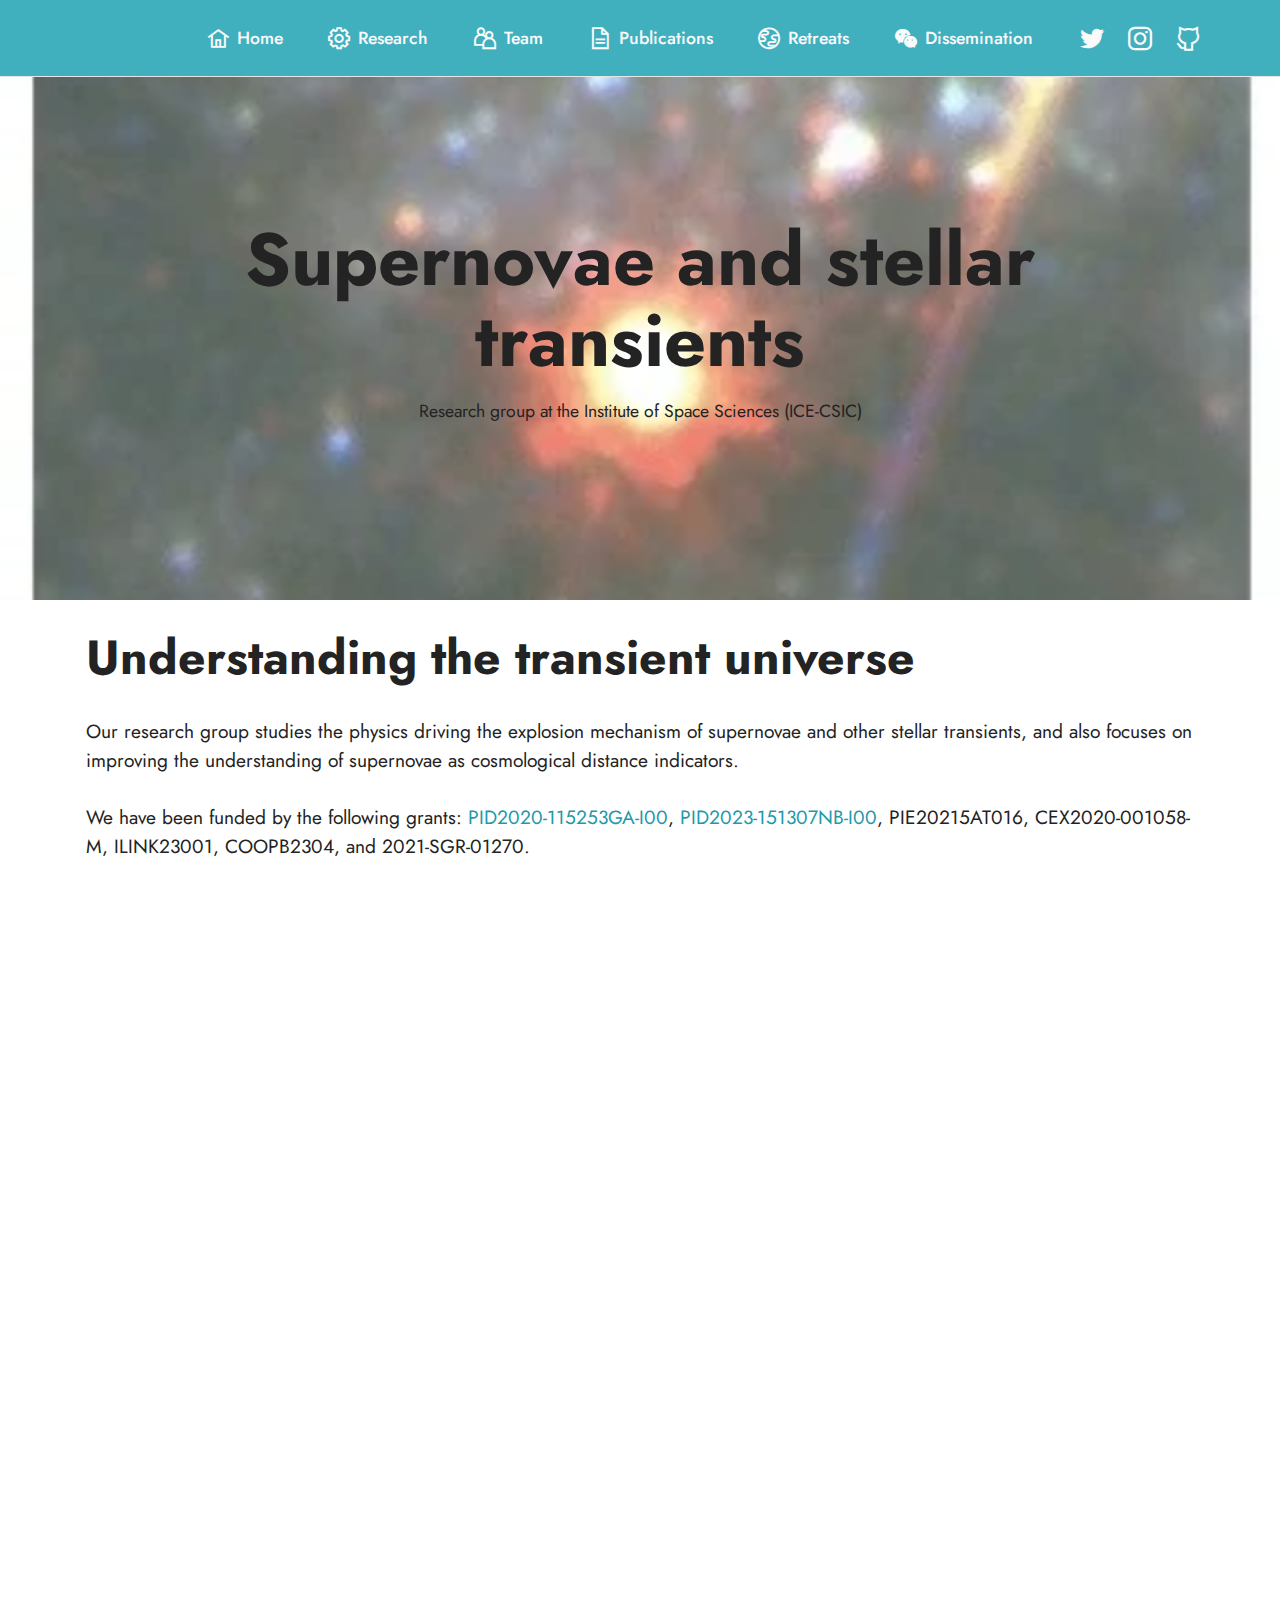
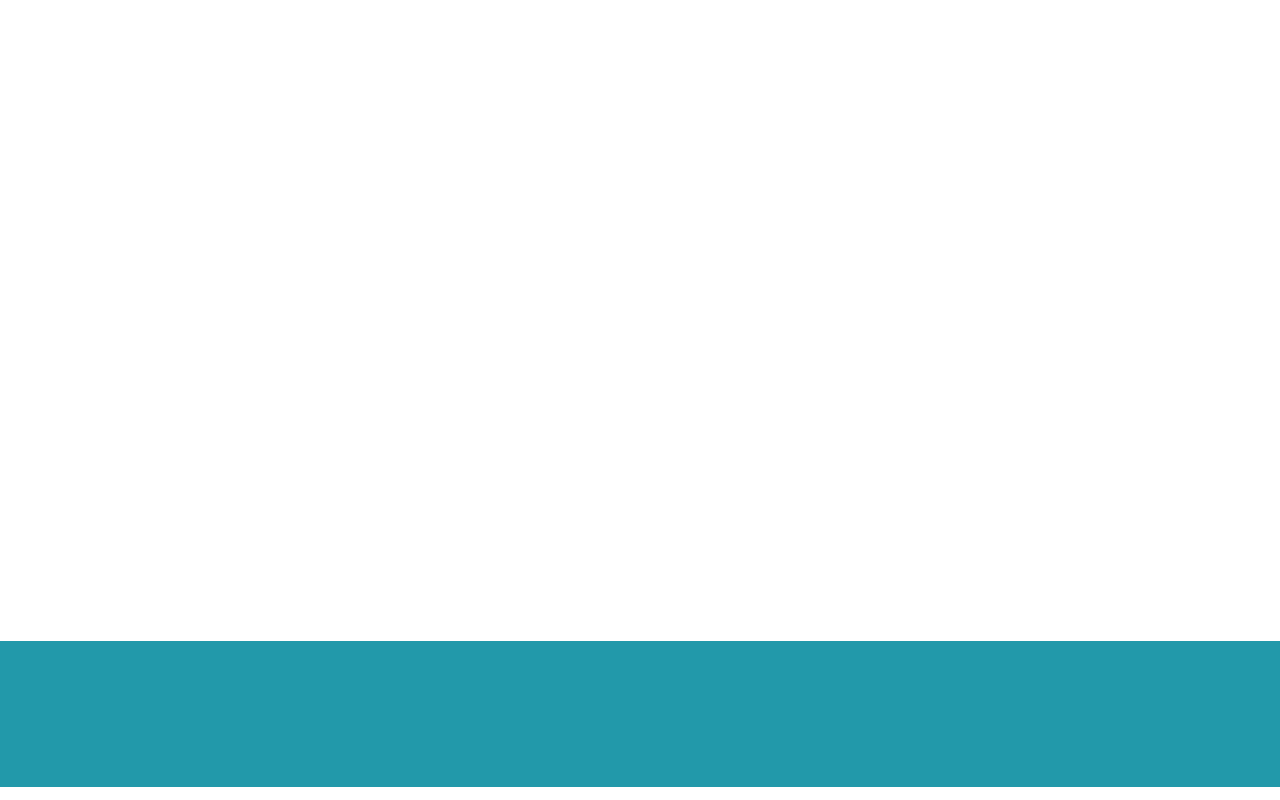
==== commit 0ccf67b5: "Update retreat225" ====
--- a/index.html
+++ b/index.html
@@ -173,8 +173,8 @@
             </div>
         </div>
     </div>
-</section><section class="display-7" style="padding: 0;align-items: center;justify-content: center;flex-wrap: wrap;    align-content: center;display: flex;position: relative;height: 0rem;"><a href="https://mobiri.se/2549836" style="flex: 1 1;height: 0rem;position: absolute;width: 100%;z-index: 1;"><img alt="" style="height: 0rem;" src="[data-uri]"></a><p style="margin: 0;text-align: center;" class="display-7">&#8204;</p><a style="z-index:1" href="https://mobirise.com/builder/ai-website-creator.html"></a></section><script src="assets/bootstrap/js/bootstrap.bundle.min.js"></script>  <script src="assets/parallax/jarallax.js"></script>  <script src="assets/smoothscroll/smooth-scroll.js"></script>  <script src="assets/ytplayer/index.js"></script>  <script src="assets/dropdown/js/navbar-dropdown.js"></script>  <script src="assets/theme/js/script.js"></script>  
-
+</section><section class="display-7" style="padding: 0;align-items: center;justify-content: center;flex-wrap: wrap;    align-content: center;display: flex;position: relative;height: 0rem;"><a href="https://mobiri.se/2549836" style="flex: 1 1;height: 0rem;position: absolute;width: 100%;z-index: 1;"></a><p style="margin: 0;text-align: center;" class="display-7">&#8204;</p><a style="z-index:1" href="https://mobirise.com/builder/ai-website-builder.html">AI Website Software</a></section><script src="assets/bootstrap/js/bootstrap.bundle.min.js"></script>  <script src="assets/parallax/jarallax.js"></script>  <script src="assets/smoothscroll/smooth-scroll.js"></script>  <script src="assets/ytplayer/index.js"></script>  <script src="assets/dropdown/js/navbar-dropdown.js"></script>  <script src="assets/mbr-tabs/mbr-tabs.js"></script>  <script src="assets/theme/js/script.js"></script>  
+  
   
  <div id="scrollToTop" class="scrollToTop mbr-arrow-up"><a style="text-align: center;"><i class="mbr-arrow-up-icon mbr-arrow-up-icon-cm cm-icon cm-icon-smallarrow-up"></i></a></div>
     <input name="animation" type="hidden">
--- a/assets/mobirise/css/mbr-additional.css
+++ b/assets/mobirise/css/mbr-additional.css
@@ -4147,7 +4147,7 @@
 }
 .cid-u8PnVEUaZR {
   padding-top: 2rem;
-  padding-bottom: 0rem;
+  padding-bottom: 2rem;
   background-color: #2299aa;
 }
 .cid-u8PnVEUaZR .row-links {
@@ -4576,6 +4576,38 @@
     left: -1rem;
   }
 }
+.cid-uFEvmAi7uc {
+  padding-top: 60px;
+  padding-bottom: 60px;
+  background-color: #ffffff;
+}
+.cid-uFEvmAi7uc .mbr-fallback-image.disabled {
+  display: none;
+}
+.cid-uFEvmAi7uc .mbr-fallback-image {
+  display: block;
+  background-size: cover;
+  background-position: center center;
+  width: 100%;
+  height: 100%;
+  position: absolute;
+  top: 0;
+}
+.cid-uFEvmAi7uc .row {
+  align-items: stretch;
+  justify-content: center;
+}
+.cid-uFEvmAi7uc .row .img-item {
+  display: -webkit-flex;
+  flex-direction: column;
+  justify-content: center;
+  width: 100%;
+}
+.cid-uFEvmAi7uc .row .img-item img {
+  width: 100%;
+  object-fit: cover;
+  min-height: 1px;
+}
 .cid-uzXB8SYWD8 {
   padding-top: 4rem;
   padding-bottom: 4rem;
@@ -4842,7 +4874,7 @@
 }
 .cid-uzXB8U4UWz {
   padding-top: 2rem;
-  padding-bottom: 0rem;
+  padding-bottom: 2rem;
   background-color: #2299aa;
 }
 .cid-uzXB8U4UWz .row-links {
@@ -5278,7 +5310,7 @@
 }
 .cid-uzXBpUhc1y {
   padding-top: 2rem;
-  padding-bottom: 0rem;
+  padding-bottom: 2rem;
   background-color: #2299aa;
 }
 .cid-uzXBpUhc1y .row-links {
@@ -5773,7 +5805,7 @@
 }
 .cid-uzXJnPVLK1 {
   padding-top: 2rem;
-  padding-bottom: 0rem;
+  padding-bottom: 2rem;
   background-color: #2299aa;
 }
 .cid-uzXJnPVLK1 .row-links {
@@ -6207,7 +6239,7 @@
 }
 .cid-uzXJAgWJh7 {
   padding-top: 2rem;
-  padding-bottom: 0rem;
+  padding-bottom: 2rem;
   background-color: #2299aa;
 }
 .cid-uzXJAgWJh7 .row-links {
--- a/assets/mobirise/css/mbr-additional.css
+++ b/assets/mobirise/css/mbr-additional.css
@@ -4147,7 +4147,7 @@
 }
 .cid-u8PnVEUaZR {
   padding-top: 2rem;
-  padding-bottom: 0rem;
+  padding-bottom: 2rem;
   background-color: #2299aa;
 }
 .cid-u8PnVEUaZR .row-links {
@@ -4576,6 +4576,38 @@
     left: -1rem;
   }
 }
+.cid-uFEvmAi7uc {
+  padding-top: 60px;
+  padding-bottom: 60px;
+  background-color: #ffffff;
+}
+.cid-uFEvmAi7uc .mbr-fallback-image.disabled {
+  display: none;
+}
+.cid-uFEvmAi7uc .mbr-fallback-image {
+  display: block;
+  background-size: cover;
+  background-position: center center;
+  width: 100%;
+  height: 100%;
+  position: absolute;
+  top: 0;
+}
+.cid-uFEvmAi7uc .row {
+  align-items: stretch;
+  justify-content: center;
+}
+.cid-uFEvmAi7uc .row .img-item {
+  display: -webkit-flex;
+  flex-direction: column;
+  justify-content: center;
+  width: 100%;
+}
+.cid-uFEvmAi7uc .row .img-item img {
+  width: 100%;
+  object-fit: cover;
+  min-height: 1px;
+}
 .cid-uzXB8SYWD8 {
   padding-top: 4rem;
   padding-bottom: 4rem;
@@ -4842,7 +4874,7 @@
 }
 .cid-uzXB8U4UWz {
   padding-top: 2rem;
-  padding-bottom: 0rem;
+  padding-bottom: 2rem;
   background-color: #2299aa;
 }
 .cid-uzXB8U4UWz .row-links {
@@ -5278,7 +5310,7 @@
 }
 .cid-uzXBpUhc1y {
   padding-top: 2rem;
-  padding-bottom: 0rem;
+  padding-bottom: 2rem;
   background-color: #2299aa;
 }
 .cid-uzXBpUhc1y .row-links {
@@ -5773,7 +5805,7 @@
 }
 .cid-uzXJnPVLK1 {
   padding-top: 2rem;
-  padding-bottom: 0rem;
+  padding-bottom: 2rem;
   background-color: #2299aa;
 }
 .cid-uzXJnPVLK1 .row-links {
@@ -6207,7 +6239,7 @@
 }
 .cid-uzXJAgWJh7 {
   padding-top: 2rem;
-  padding-bottom: 0rem;
+  padding-bottom: 2rem;
   background-color: #2299aa;
 }
 .cid-uzXJAgWJh7 .row-links {
